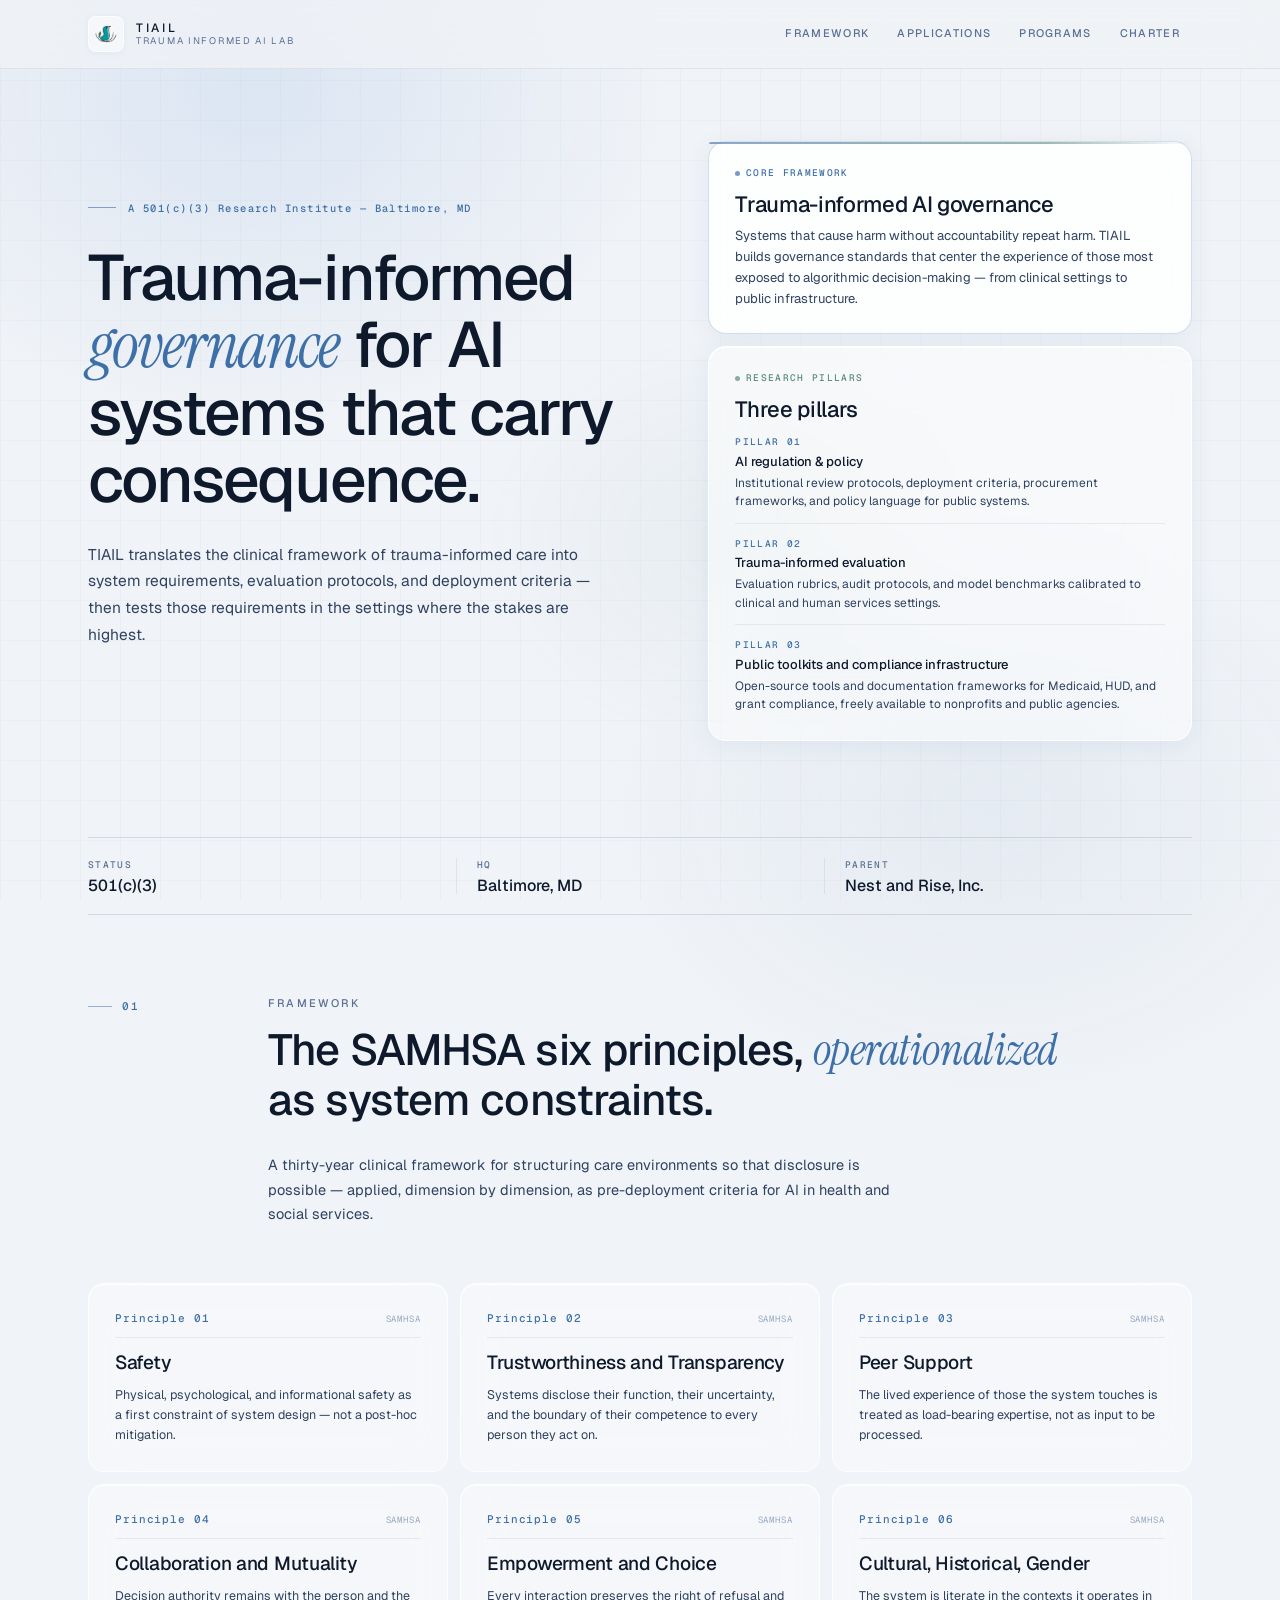
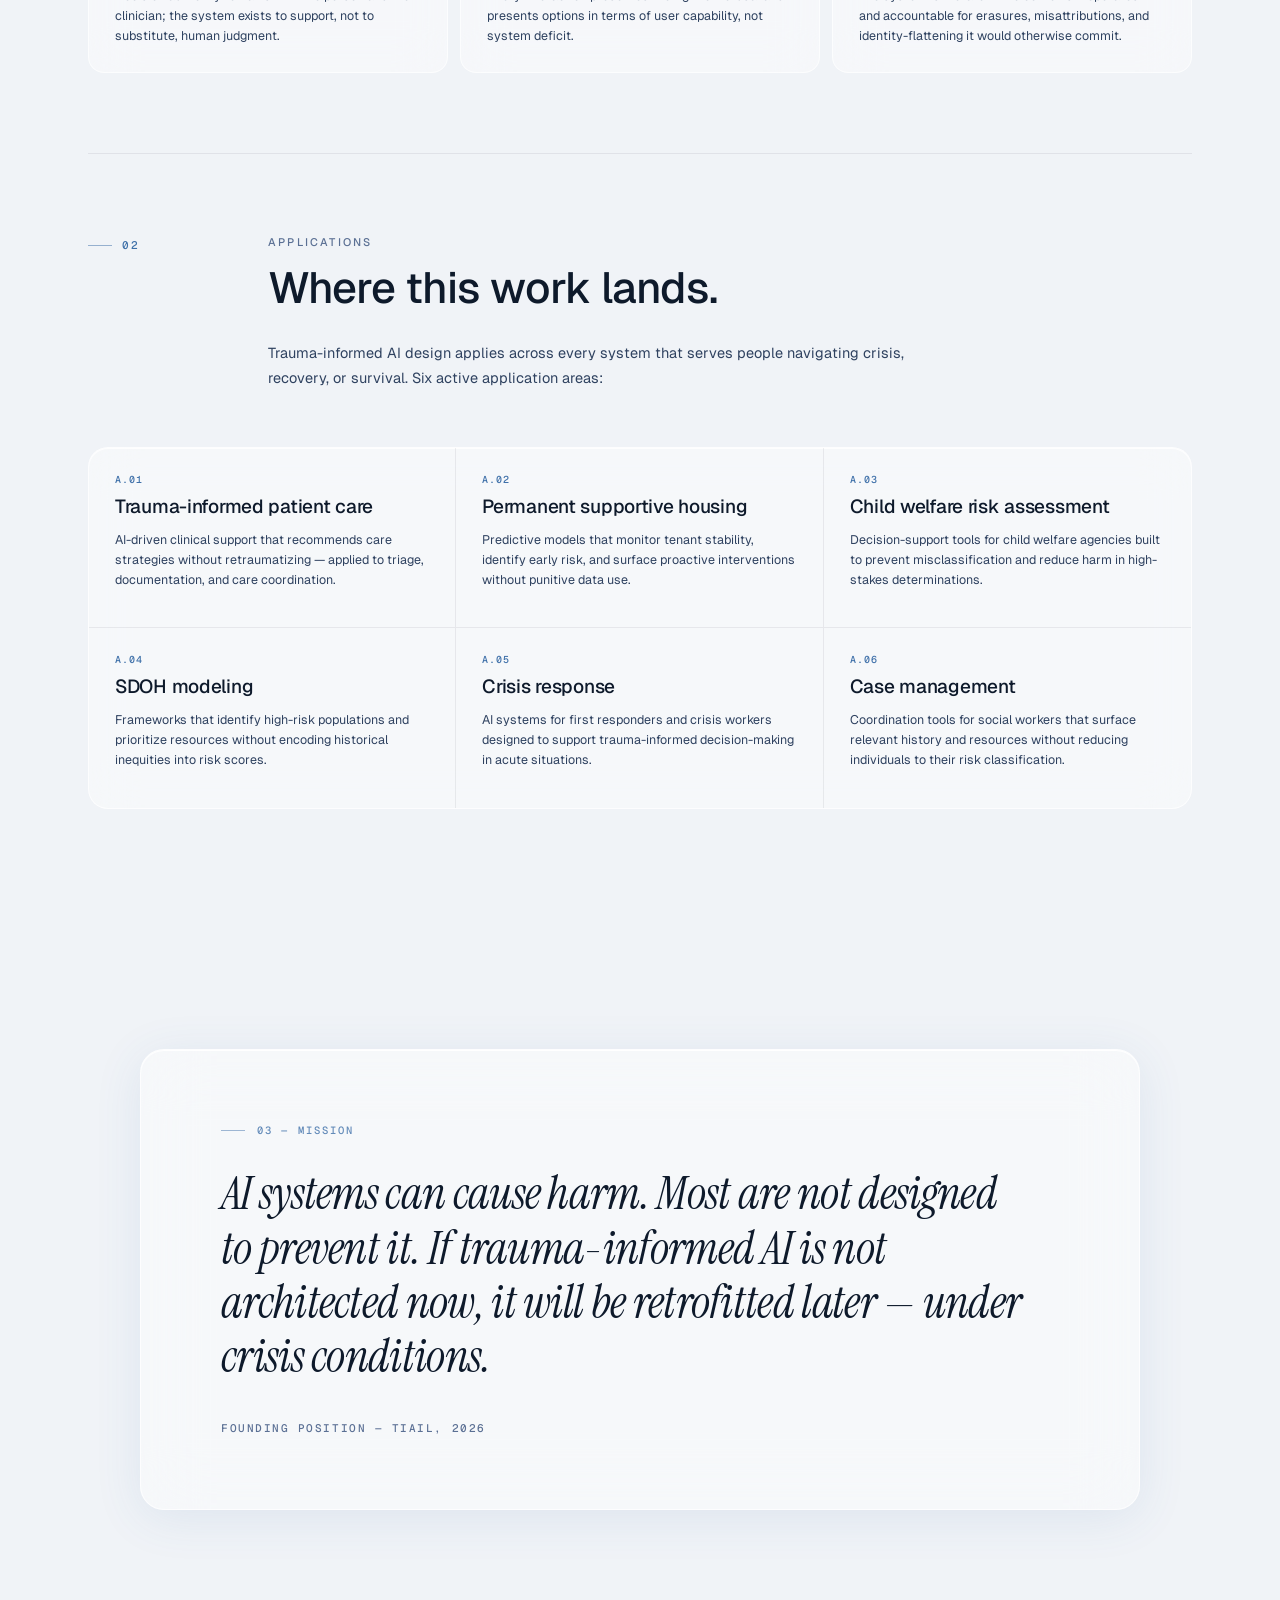
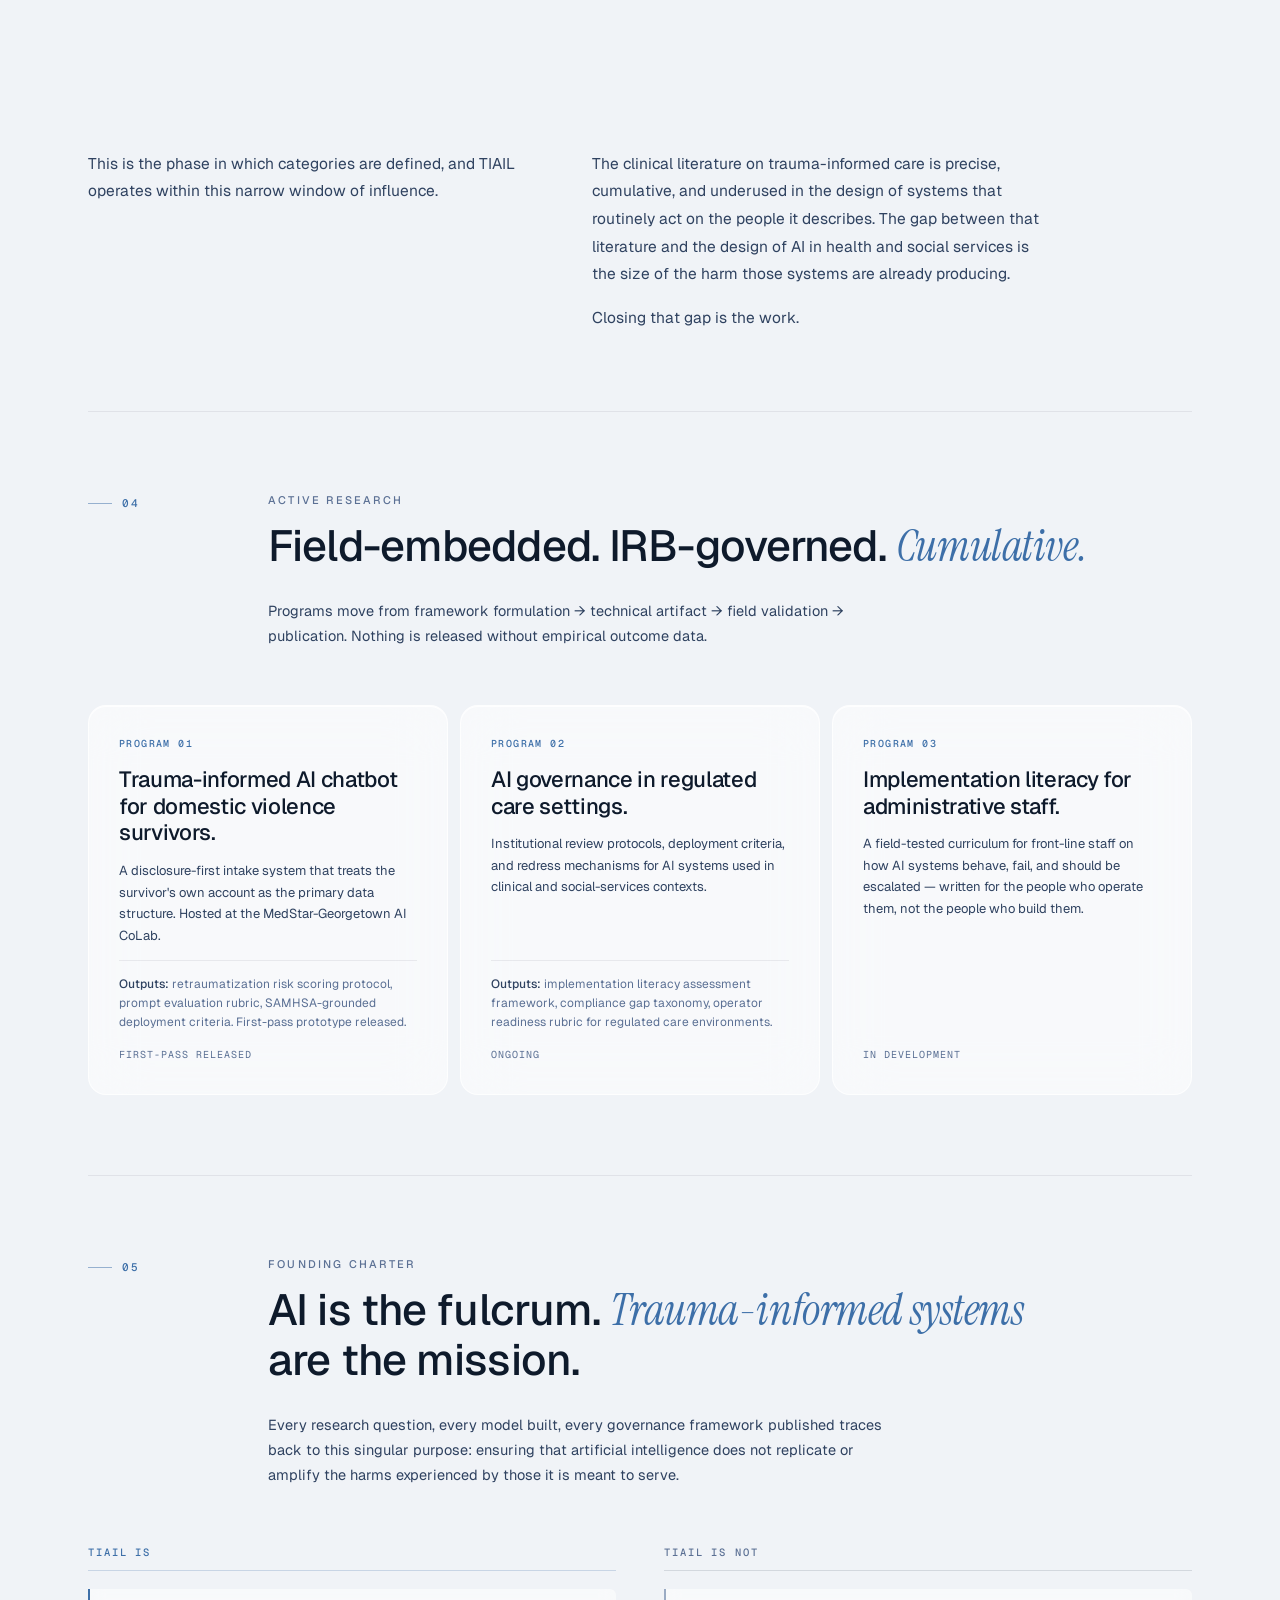
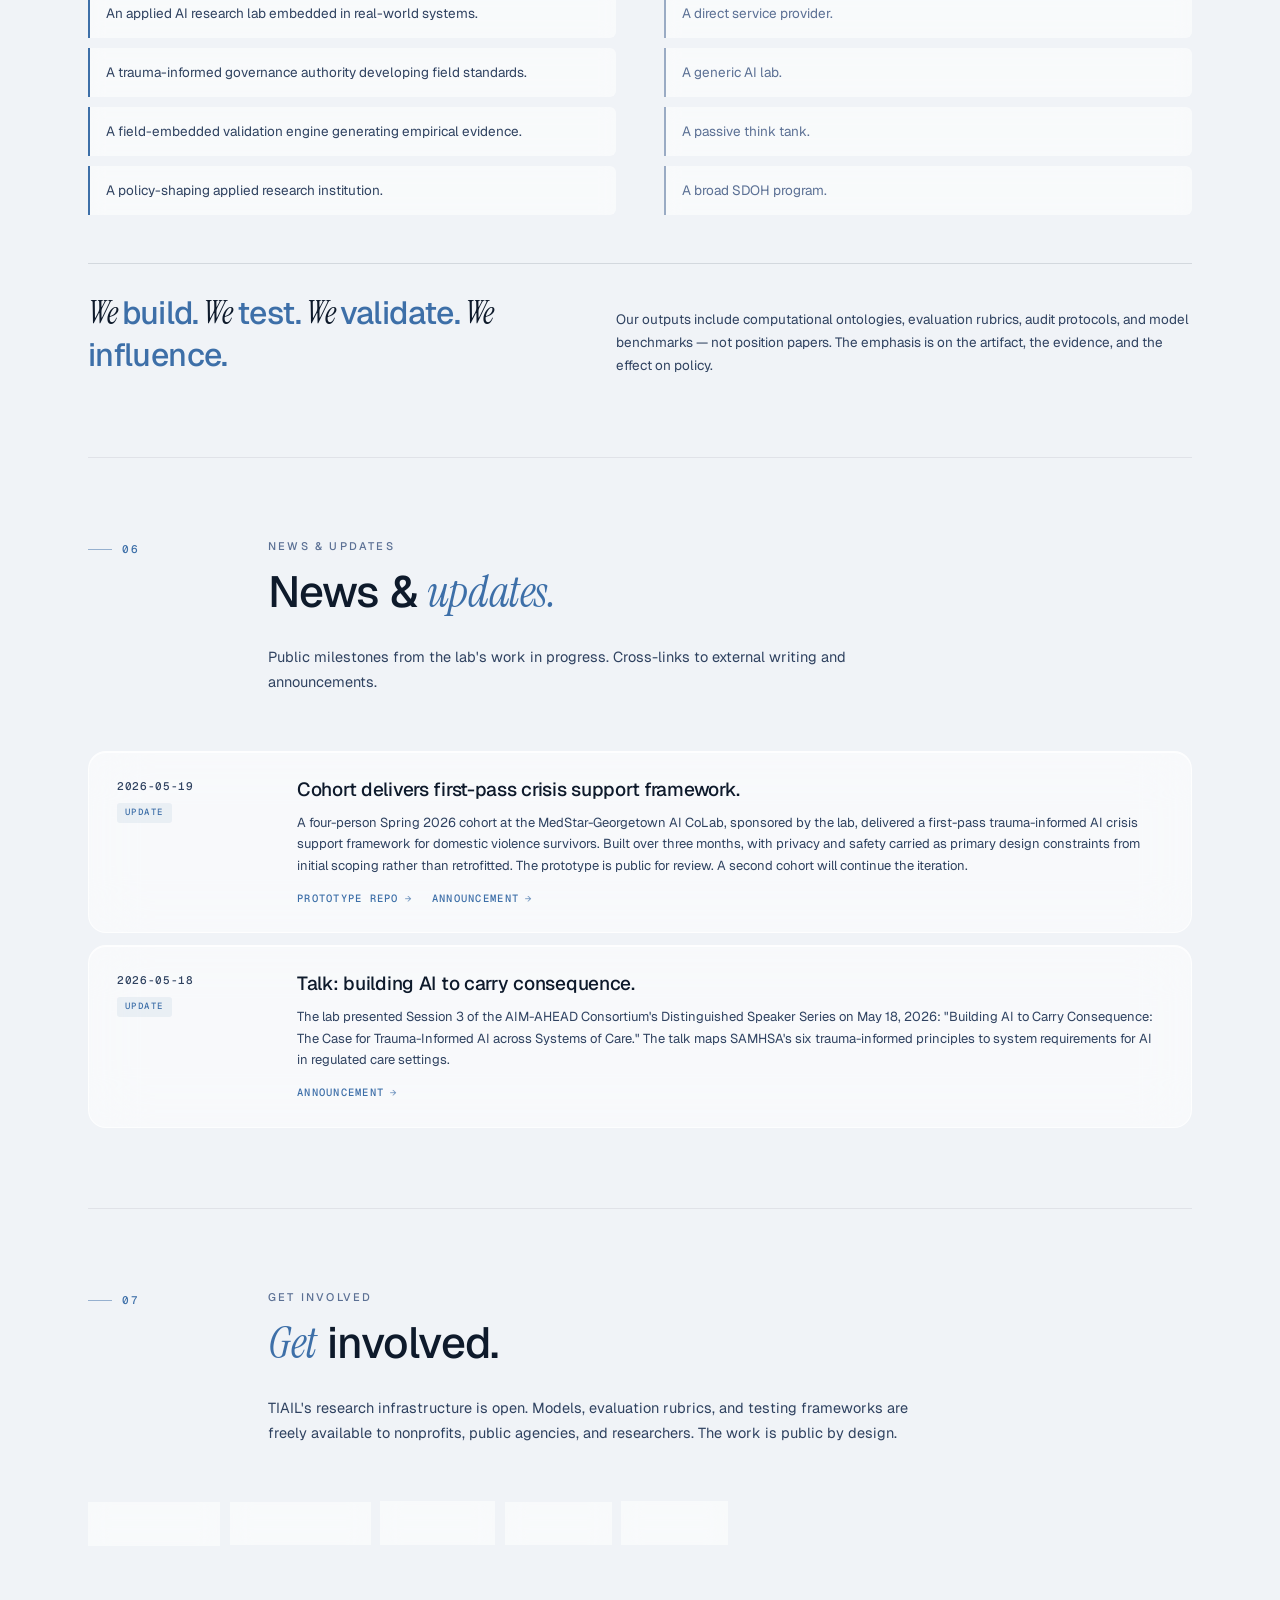
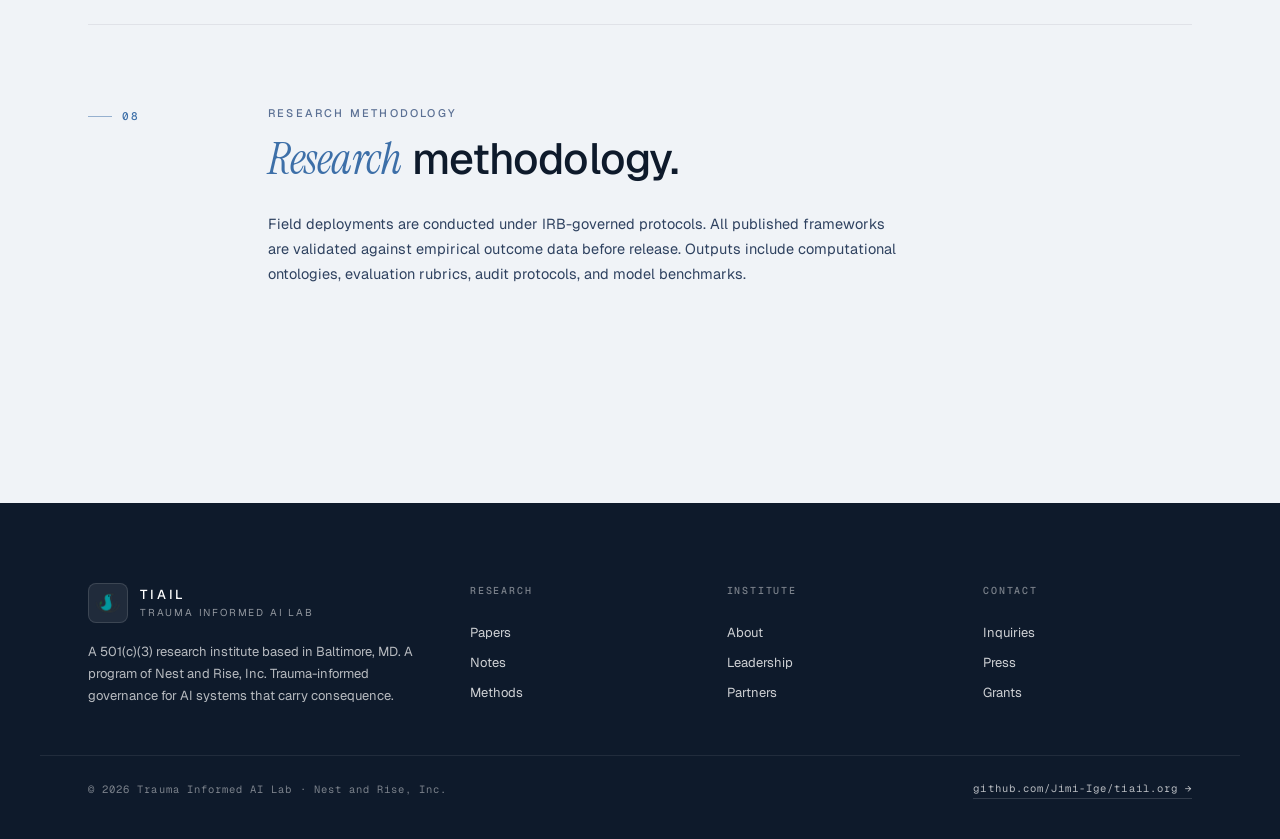
==== index.html @ 60098f2d "TIAIL rebrand + AI CoLab host attribution on Program 01 Canonical acronym is TIAIL (5 letters), not " ====
<!DOCTYPE html>
<html lang="en">
<head>
<meta charset="UTF-8" />
<meta name="viewport" content="width=device-width,initial-scale=1" />
<title>TIAIL — Trauma Informed AI Lab</title>
<link rel="preconnect" href="https://fonts.googleapis.com">
<link rel="preconnect" href="https://fonts.gstatic.com" crossorigin>
<link href="https://fonts.googleapis.com/css2?family=Instrument+Serif:ital@0;1&family=Geist:wght@300;400;500;600&family=Geist+Mono:wght@400;500&display=swap" rel="stylesheet">
<style>
/* ──────────────── TOKENS ──────────────── */
:root {
  /* Canvas */
  --canvas:       #f0f3f7;
  --canvas-mid:   #e8ecf2;
  --canvas-deep:  #dde3ec;

  /* Ink */
  --ink:          #0e1a2b;
  --ink-mid:      #2f4260;
  --ink-soft:     #5b7094;
  --ink-faint:    #9aabc4;

  /* Blue primary — institutional */
  --primary:      #3d6fa8;
  --primary-hi:   #4f83bc;
  --primary-lo:   #2d5687;
  --primary-soft: rgba(61, 111, 168, 0.08);
  --primary-mid:  rgba(61, 111, 168, 0.22);

  /* Supporting */
  --sage:         #5a8a7a;
  --steel:        #5b7fa6;

  /* Teal — reserved for Nest and Rise parent-mark reference */
  --teal:         #2AADA8;

  /* Hairlines + glass */
  --rule:         rgba(14, 26, 43, 0.12);
  --rule-soft:    rgba(14, 26, 43, 0.07);
  --glass:        rgba(255, 255, 255, 0.55);
  --glass-strong: rgba(255, 255, 255, 0.72);
  --glass-shadow: rgba(61, 111, 168, 0.08);

  /* Type */
  --f-display:    'Geist', system-ui, sans-serif;
  --f-body:       'Geist', system-ui, sans-serif;
  --f-mono:       'Geist Mono', ui-monospace, monospace;
  --f-italic:     'Instrument Serif', Georgia, serif;

  /* Density — controlled by Tweaks */
  --pad-section:  96px;
  --gap-card:     14px;
  --col-max:      1200px;
}

[data-density="comfortable"] { --pad-section: 120px; --gap-card: 18px; }
[data-density="dense"]       { --pad-section: 80px;  --gap-card: 12px; }
[data-density="compact"]     { --pad-section: 56px;  --gap-card: 10px; }

*, *::before, *::after { box-sizing: border-box; margin: 0; padding: 0; }

/* ──────────────── BASE ──────────────── */
html, body {
  background: var(--canvas);
  color: var(--ink);
  font-family: var(--f-body);
  font-weight: 400;
  font-size: 14px;
  line-height: 1.55;
  -webkit-font-smoothing: antialiased;
  text-rendering: optimizeLegibility;
}

body { overflow-x: hidden; }

img { max-width: 100%; display: block; }

/* ──────────────── ATMOSPHERE ──────────────── */
.bg { position: fixed; inset: 0; z-index: 0; pointer-events: none; }
.bg::before {
  content: '';
  position: absolute;
  top: -30%; left: -15%;
  width: 70%; height: 80%;
  background: radial-gradient(ellipse, rgba(180, 205, 235, 0.35) 0%, transparent 65%);
  animation: drift 22s ease-in-out infinite;
}
.bg::after {
  content: '';
  position: absolute;
  bottom: -25%; right: -10%;
  width: 65%; height: 70%;
  background: radial-gradient(ellipse, rgba(200, 215, 230, 0.28) 0%, transparent 65%);
  animation: drift 28s ease-in-out infinite reverse;
}
.bg-accent {
  position: fixed;
  top: 35%; right: 22%;
  width: 42%; height: 50%;
  background: radial-gradient(ellipse, rgba(90, 138, 122, 0.05) 0%, transparent 65%);
  z-index: 0; pointer-events: none;
  animation: drift 32s ease-in-out infinite;
  animation-delay: -8s;
}
.bg-grid {
  position: fixed; inset: 0; z-index: 1; pointer-events: none;
  background-image:
    linear-gradient(rgba(100,130,170,0.035) 1px, transparent 1px),
    linear-gradient(90deg, rgba(100,130,170,0.035) 1px, transparent 1px);
  background-size: 40px 40px;
}
@keyframes drift {
  0%, 100% { transform: translate(0, 0) scale(1); }
  40%      { transform: translate(10px, -14px) scale(1.03); }
  70%      { transform: translate(-8px, 10px) scale(0.98); }
}
@media (prefers-reduced-motion: reduce) {
  .bg::before, .bg::after, .bg-accent { animation: none; }
}

/* ──────────────── LAYOUT ──────────────── */
.wrap {
  position: relative;
  z-index: 2;
  max-width: var(--col-max);
  margin: 0 auto;
  padding: 0 48px;
}

/* ──────────────── HEADER ──────────────── */
.site-header {
  position: sticky;
  top: 0;
  z-index: 40;
  background: rgba(240, 243, 247, 0.78);
  backdrop-filter: blur(16px);
  -webkit-backdrop-filter: blur(16px);
  border-bottom: 1px solid var(--rule-soft);
}
.header-inner {
  display: flex;
  align-items: center;
  justify-content: space-between;
  padding: 16px 48px;
  max-width: var(--col-max);
  margin: 0 auto;
  gap: 24px;
}

.wordmark { display: flex; align-items: center; gap: 12px; flex-shrink: 0; }
.wordmark-tile {
  width: 36px; height: 36px;
  flex: 0 0 36px;
  border-radius: 8px;
  background: rgba(255,255,255,0.4);
  border: 1px solid rgba(255,255,255,0.6);
  box-shadow: 0 1px 6px var(--glass-shadow);
  display: flex; align-items: center; justify-content: center;
  overflow: hidden;
  backdrop-filter: blur(12px);
}
.wordmark-tile img { width: 26px; height: 26px; flex-shrink: 0; }
.wordmark-text { display: flex; flex-direction: column; gap: 2px; line-height: 1; }
.wordmark-main {
  font-family: var(--f-body);
  font-weight: 500;
  font-size: 12px;
  letter-spacing: 0.22em;
  text-transform: uppercase;
  color: var(--ink);
}
.wordmark-sub {
  font-size: 9.5px;
  letter-spacing: 0.18em;
  text-transform: uppercase;
  color: var(--ink-soft);
}

.nav { display: flex; gap: 4px; }
.nav a {
  font-size: 11px;
  font-weight: 500;
  letter-spacing: 0.12em;
  text-transform: uppercase;
  color: var(--ink-soft);
  text-decoration: none;
  padding: 7px 12px;
  border-radius: 6px;
  transition: color 0.15s, background 0.15s;
}
.nav a:hover { color: var(--primary); background: var(--primary-soft); }
.nav a.active { color: var(--primary); background: var(--primary-soft); }

.header-meta {
  display: flex;
  align-items: center;
  gap: 10px;
  font-family: var(--f-mono);
  font-size: 10.5px;
  letter-spacing: 0.04em;
  color: var(--ink-soft);
}
.header-meta .dot {
  width: 6px; height: 6px; border-radius: 50%;
  background: var(--sage);
  animation: pulse 2.4s ease-in-out infinite;
}
@keyframes pulse {
  0%, 100% { opacity: 0.5; transform: scale(1); }
  50%      { opacity: 1;   transform: scale(1.3); }
}

/* ──────────────── SIDEBAR INDEX ──────────────── */
.side-index {
  position: fixed;
  top: 50%;
  transform: translateY(-50%);
  left: 24px;
  z-index: 20;
  display: flex;
  flex-direction: column;
  gap: 14px;
  font-family: var(--f-mono);
  font-size: 9.5px;
  letter-spacing: 0.08em;
}
.side-index a {
  color: var(--ink-faint);
  text-decoration: none;
  display: flex;
  align-items: center;
  gap: 10px;
  padding: 4px 2px;
  transition: color 0.2s;
}
.side-index a::before {
  content: '';
  width: 12px; height: 1px;
  background: currentColor;
  opacity: 0.6;
  transition: width 0.25s, opacity 0.25s;
}
.side-index a:hover,
.side-index a.active {
  color: var(--primary);
}
.side-index a.active::before { width: 24px; opacity: 1; }
.side-index a .n { font-weight: 500; }
.side-index a .t { font-size: 9px; text-transform: uppercase; opacity: 0.8; }
@media (max-width: 1180px) { .side-index { display: none; } }

/* ──────────────── SECTION SCAFFOLD ──────────────── */
.section {
  padding: var(--pad-section) 0;
  position: relative;
}
.section + .section { border-top: 1px solid var(--rule-soft); }

.sec-head {
  display: grid;
  grid-template-columns: 140px 1fr;
  gap: 40px;
  align-items: baseline;
  margin-bottom: 56px;
}
.sec-n {
  font-family: var(--f-mono);
  font-size: 11px;
  font-weight: 500;
  letter-spacing: 0.14em;
  color: var(--primary);
  display: flex;
  align-items: center;
  gap: 10px;
  text-transform: uppercase;
}
.sec-n::before {
  content: '';
  width: 24px; height: 1px;
  background: var(--primary);
  opacity: 0.5;
}
.sec-label {
  font-family: var(--f-body);
  font-size: 11px;
  font-weight: 500;
  letter-spacing: 0.2em;
  text-transform: uppercase;
  color: var(--ink-soft);
  margin-bottom: 12px;
}
.sec-title {
  font-family: var(--f-display);
  font-weight: 500;
  font-size: clamp(32px, 3.4vw, 44px);
  line-height: 1.15;
  letter-spacing: -0.02em;
  color: var(--ink);
  max-width: 820px;
  text-wrap: pretty;
}
.sec-title em { font-family: var(--f-italic); font-style: italic; color: var(--primary); font-weight: 400; letter-spacing: -0.01em; }
.sec-intro {
  font-size: 14.5px;
  line-height: 1.72;
  color: var(--ink-mid);
  max-width: 640px;
  margin-top: 28px;
}

/* ──────────────── HERO ──────────────── */
.hero {
  padding: 72px 0 56px;
  display: grid;
  grid-template-columns: 1.15fr 1fr;
  gap: 64px;
  align-items: center;
}
.hero-eyebrow {
  font-family: var(--f-mono);
  font-size: 10.5px;
  font-weight: 500;
  letter-spacing: 0.14em;
  color: var(--primary);
  display: flex;
  align-items: center;
  gap: 12px;
  margin-bottom: 28px;
}
.hero-eyebrow::before {
  content: '';
  width: 28px; height: 1px;
  background: var(--primary);
  opacity: 0.6;
}
.hero-title {
  font-family: var(--f-display);
  font-weight: 500;
  font-size: clamp(44px, 5vw, 68px);
  line-height: 1.05;
  letter-spacing: -0.03em;
  color: var(--ink);
  margin-bottom: 28px;
  text-wrap: pretty;
}
.hero-title em { font-family: var(--f-italic); font-style: italic; color: var(--primary); font-weight: 400; letter-spacing: -0.02em; }
.hero-body {
  font-size: 15.5px;
  line-height: 1.72;
  color: var(--ink-mid);
  max-width: 520px;
  margin-bottom: 34px;
}
.hero-credibility {
  font-family: var(--f-body);
  font-size: 12.5px;
  font-weight: 500;
  letter-spacing: 0.04em;
  color: var(--ink-mid);
  padding-top: 18px;
  border-top: 1px solid var(--rule-soft);
  display: flex;
  align-items: center;
  gap: 14px;
}
.hero-credibility .tag {
  font-family: var(--f-mono);
  font-size: 9.5px;
  font-weight: 500;
  letter-spacing: 0.14em;
  text-transform: uppercase;
  color: var(--primary);
  padding: 3px 8px;
  background: var(--primary-soft);
  border-radius: 3px;
}

/* Hero right — glass card stack */
.hero-stack { display: flex; flex-direction: column; gap: 12px; }
.card {
  background: rgba(255,255,255,0.48);
  border: 1px solid rgba(255,255,255,0.75);
  border-radius: 18px;
  padding: 24px 26px;
  backdrop-filter: blur(28px) saturate(1.1);
  -webkit-backdrop-filter: blur(28px) saturate(1.1);
  box-shadow: 0 4px 24px var(--glass-shadow), inset 0 1px 0 rgba(255,255,255,0.9);
  position: relative;
}
.card.featured {
  background: rgba(255,255,255,0.85);
  border-color: var(--primary-mid);
}
.card.featured::before {
  content: '';
  position: absolute;
  top: 0; left: 0; right: 0;
  height: 2px;
  background: linear-gradient(90deg, var(--primary) 0%, var(--sage) 70%, transparent 100%);
  border-radius: 12px 12px 0 0;
  opacity: 0.6;
}
.card-tag {
  font-family: var(--f-mono);
  font-size: 9.5px;
  font-weight: 500;
  letter-spacing: 0.14em;
  text-transform: uppercase;
  color: var(--primary);
  margin-bottom: 10px;
  display: flex;
  align-items: center;
  gap: 6px;
}
.card-tag.sage { color: var(--sage); }
.card-tag .dot {
  width: 5px; height: 5px; border-radius: 50%;
  background: currentColor; opacity: 0.7;
}
.card-title {
  font-family: var(--f-display);
  font-weight: 500;
  font-size: 22px;
  line-height: 1.2;
  color: var(--ink);
  margin-bottom: 8px;
  letter-spacing: -0.015em;
}
.card-body {
  font-size: 13px;
  line-height: 1.62;
  color: var(--ink-mid);
}

/* ──────────────── MASTHEAD DATA STRIP ──────────────── */
.masthead {
  display: grid;
  grid-template-columns: repeat(3, 1fr);
  border-top: 1px solid var(--rule);
  border-bottom: 1px solid var(--rule);
  padding: 20px 0;
  margin: 40px 0 0;
}
.masthead > div + div { border-left: 1px solid var(--rule-soft); padding-left: 20px; }
.masthead > div { padding: 0 20px; }
.masthead > div:first-child { padding-left: 0; }
.mh-label {
  font-family: var(--f-mono);
  font-size: 9.5px;
  font-weight: 500;
  letter-spacing: 0.14em;
  text-transform: uppercase;
  color: var(--ink-soft);
  margin-bottom: 6px;
}
.mh-value {
  font-family: var(--f-display);
  font-weight: 400;
  font-size: 22px;
  line-height: 1;
  color: var(--ink);
  letter-spacing: -0.01em;
  font-variant-numeric: tabular-nums;
}
.mh-value.small { font-size: 16px; font-family: var(--f-body); font-weight: 500; letter-spacing: 0; }

/* ──────────────── PRINCIPLES ──────────────── */
.principles {
  display: grid;
  grid-template-columns: repeat(3, 1fr);
  gap: var(--gap-card);
}
.principle {
  padding: 26px;
  background: rgba(255,255,255,0.38);
  border: 1px solid rgba(255,255,255,0.65);
  border-radius: 16px;
  display: flex;
  flex-direction: column;
  gap: 10px;
  backdrop-filter: blur(24px) saturate(1.1);
  -webkit-backdrop-filter: blur(24px) saturate(1.1);
  box-shadow: inset 0 1px 0 rgba(255,255,255,0.8);
}
.principle-head {
  display: flex;
  align-items: baseline;
  justify-content: space-between;
  border-bottom: 1px solid var(--rule-soft);
  padding-bottom: 10px;
  margin-bottom: 4px;
}
.principle-n {
  font-family: var(--f-mono);
  font-size: 11px;
  font-weight: 500;
  letter-spacing: 0.08em;
  color: var(--primary);
}
.principle-tag {
  font-family: var(--f-mono);
  font-size: 9px;
  letter-spacing: 0.1em;
  color: var(--ink-faint);
  text-transform: uppercase;
}
.principle-t {
  font-family: var(--f-display);
  font-weight: 500;
  font-size: 19px;
  line-height: 1.2;
  color: var(--ink);
  letter-spacing: -0.015em;
}
.principle-d {
  font-size: 12.5px;
  line-height: 1.6;
  color: var(--ink-mid);
}

/* ──────────────── APPLICATIONS GRID ──────────────── */
.apps {
  display: grid;
  grid-template-columns: repeat(3, 1fr);
  gap: 0;
  border: 1px solid rgba(255,255,255,0.7);
  border-radius: 20px;
  overflow: hidden;
  background: rgba(255,255,255,0.4);
  backdrop-filter: blur(24px) saturate(1.1);
  -webkit-backdrop-filter: blur(24px) saturate(1.1);
  box-shadow: inset 0 1px 0 rgba(255,255,255,0.8);
}
.app {
  padding: 24px 26px;
  border-right: 1px solid var(--rule-soft);
  border-bottom: 1px solid var(--rule-soft);
  display: flex;
  flex-direction: column;
  gap: 8px;
  min-height: 180px;
  transition: background 0.2s;
}
.app:hover { background: rgba(255,255,255,0.4); }
.app:nth-child(3n) { border-right: none; }
.app:nth-last-child(-n+3) { border-bottom: none; }
.app-n {
  font-family: var(--f-mono);
  font-size: 10px;
  font-weight: 500;
  letter-spacing: 0.1em;
  color: var(--primary);
}
.app-t {
  font-family: var(--f-display);
  font-weight: 500;
  font-size: 19px;
  line-height: 1.2;
  color: var(--ink);
  letter-spacing: -0.015em;
  margin-bottom: 4px;
}
.app-d {
  font-size: 12.5px;
  line-height: 1.6;
  color: var(--ink-mid);
}

/* ──────────────── PULL-QUOTE BAND ──────────────── */
.pullquote {
  padding: 120px 0;
  margin: 40px 0;
  position: relative;
}
.pullquote-inner {
  position: relative;
  max-width: 1000px;
  margin: 0 auto;
  padding: 72px 80px;
  background: rgba(255, 255, 255, 0.42);
  border: 1px solid rgba(255, 255, 255, 0.7);
  border-radius: 24px;
  backdrop-filter: blur(32px) saturate(1.1);
  -webkit-backdrop-filter: blur(32px) saturate(1.1);
  box-shadow: 0 8px 48px rgba(61,111,168,0.10), inset 0 1px 0 rgba(255,255,255,0.9);
}
.pullquote-label {
  font-family: var(--f-mono);
  font-size: 10.5px;
  font-weight: 500;
  letter-spacing: 0.2em;
  text-transform: uppercase;
  color: var(--primary);
  margin-bottom: 28px;
  display: flex;
  align-items: center;
  gap: 12px;
  opacity: 0.8;
}
.pullquote-label::before {
  content: '';
  width: 24px; height: 1px;
  background: var(--primary);
  opacity: 0.6;
}
.pullquote-text {
  font-family: var(--f-italic);
  font-weight: 400;
  font-style: italic;
  font-size: clamp(32px, 3.6vw, 48px);
  line-height: 1.18;
  letter-spacing: -0.015em;
  color: var(--ink);
  text-wrap: pretty;
}
.pullquote-text strong { font-family: var(--f-display); font-style: normal; font-weight: 500; color: var(--primary); letter-spacing: -0.02em; }
.pullquote-attr {
  margin-top: 36px;
  font-family: var(--f-mono);
  font-size: 11px;
  font-weight: 500;
  letter-spacing: 0.14em;
  color: var(--ink-soft);
  text-transform: uppercase;
}

/* ──────────────── MISSION ──────────────── */
.mission-body {
  font-size: 15.5px;
  line-height: 1.78;
  color: var(--ink-mid);
  column-count: 2;
  column-gap: 48px;
  max-width: 960px;
}
.mission-body p { break-inside: avoid; margin-bottom: 16px; }
.mission-body p:last-child { margin-bottom: 0; }

/* ──────────────── PROGRAMS ──────────────── */
.programs {
  display: grid;
  grid-template-columns: repeat(3, 1fr);
  gap: var(--gap-card);
}
.program {
  padding: 30px 30px 32px;
  background: rgba(255,255,255,0.5);
  border: 1px solid rgba(255,255,255,0.75);
  border-radius: 18px;
  backdrop-filter: blur(28px) saturate(1.1);
  -webkit-backdrop-filter: blur(28px) saturate(1.1);
  box-shadow: inset 0 1px 0 rgba(255,255,255,0.85);
  display: flex;
  flex-direction: column;
  gap: 14px;
  min-height: 360px;
  position: relative;
}
.program-label {
  font-family: var(--f-mono);
  font-size: 10px;
  font-weight: 500;
  letter-spacing: 0.14em;
  color: var(--primary);
  text-transform: uppercase;
}
.program-title {
  font-family: var(--f-display);
  font-weight: 500;
  font-size: 22px;
  line-height: 1.22;
  color: var(--ink);
  letter-spacing: -0.015em;
}
.program-body {
  font-size: 13px;
  line-height: 1.65;
  color: var(--ink-mid);
}
.program-artifacts {
  font-size: 12px;
  line-height: 1.6;
  color: var(--ink-soft);
  padding-top: 14px;
  border-top: 1px solid var(--rule-soft);
  margin-top: auto;
}
.program-artifacts b { color: var(--ink-mid); font-weight: 500; }
.program-partner {
  font-family: var(--f-mono);
  font-size: 10px;
  letter-spacing: 0.1em;
  text-transform: uppercase;
  color: var(--ink-soft);
}

/* ──────────────── CHARTER ──────────────── */
.charter-grid {
  display: grid;
  grid-template-columns: 1fr 1fr;
  gap: 48px;
}
.charter-col-head {
  font-family: var(--f-mono);
  font-size: 10.5px;
  font-weight: 500;
  letter-spacing: 0.18em;
  text-transform: uppercase;
  color: var(--primary);
  margin-bottom: 18px;
  padding-bottom: 10px;
  border-bottom: 1px solid var(--primary-mid);
}
.charter-col-head.not { color: var(--ink-soft); border-bottom-color: var(--rule); }
.charter-list { display: flex; flex-direction: column; gap: 10px; }
.charter-item {
  padding: 14px 16px;
  font-size: 13.5px;
  line-height: 1.55;
  color: var(--ink-mid);
  background: var(--glass);
  border-left: 2px solid var(--primary);
  border-radius: 0 6px 6px 0;
  backdrop-filter: blur(8px);
}
.charter-list.not .charter-item { border-left-color: var(--ink-faint); color: var(--ink-soft); }

.charter-close {
  margin-top: 48px;
  padding-top: 28px;
  border-top: 1px solid var(--rule);
  display: grid;
  grid-template-columns: 1fr 1.2fr;
  gap: 48px;
  align-items: baseline;
}
.charter-close-verbs {
  font-family: var(--f-italic);
  font-style: italic;
  font-weight: 400;
  font-size: 32px;
  line-height: 1.3;
  color: var(--ink);
  letter-spacing: -0.015em;
}
.charter-close-verbs span { font-family: var(--f-display); color: var(--primary); font-style: normal; font-weight: 500; letter-spacing: -0.02em; }
.charter-close-body {
  font-size: 13.5px;
  line-height: 1.7;
  color: var(--ink-mid);
}

/* ──────────────── PARTNERS ──────────────── */
.partners {
  display: grid;
  grid-template-columns: repeat(4, 1fr);
  border: 1px solid rgba(255,255,255,0.7);
  border-radius: 20px;
  overflow: hidden;
  background: rgba(255,255,255,0.4);
  backdrop-filter: blur(24px) saturate(1.1);
  -webkit-backdrop-filter: blur(24px) saturate(1.1);
  box-shadow: inset 0 1px 0 rgba(255,255,255,0.8);
}
.partner {
  padding: 22px 24px;
  border-right: 1px solid var(--rule-soft);
  display: flex;
  flex-direction: column;
  gap: 10px;
  min-height: 130px;
}
.partner:last-child { border-right: none; }
.partner-name {
  font-family: var(--f-display);
  font-weight: 500;
  font-size: 18px;
  line-height: 1.22;
  color: var(--ink);
  letter-spacing: -0.015em;
}
.partner-kind {
  font-family: var(--f-mono);
  font-size: 9.5px;
  letter-spacing: 0.12em;
  text-transform: uppercase;
  color: var(--ink-soft);
  margin-top: auto;
}

/* ──────────────── IDENTITY ──────────────── */
.identity-grid {
  display: grid;
  grid-template-columns: 1.4fr 1fr;
  gap: 40px;
  margin-top: 24px;
}
.parent-card {
  padding: 36px;
  background: var(--glass-strong);
  border: 1px solid rgba(255,255,255,0.85);
  border-radius: 12px;
  backdrop-filter: blur(20px);
  display: grid;
  grid-template-columns: auto 1fr;
  gap: 32px;
  align-items: center;
}
.parent-mark-tile {
  width: 140px; height: 140px;
  border-radius: 14px;
  background: rgba(255,255,255,0.28);
  border: 1px solid rgba(255,255,255,0.55);
  box-shadow: inset 0 1px 0 rgba(255,255,255,0.6);
  display: flex; align-items: center; justify-content: center;
  backdrop-filter: blur(16px);
}
.parent-mark-tile img { width: 100px; height: 100px; }
.parent-heading {
  font-family: var(--f-display);
  font-weight: 500;
  font-size: 26px;
  line-height: 1.2;
  color: var(--ink);
  margin-bottom: 12px;
  letter-spacing: -0.02em;
}
.parent-heading em { font-family: var(--f-italic); font-style: italic; color: var(--primary); font-weight: 400; letter-spacing: -0.01em; }
.parent-body {
  font-size: 13.5px;
  line-height: 1.65;
  color: var(--ink-mid);
  margin-bottom: 14px;
}
.parent-tag {
  display: inline-flex;
  align-items: center;
  gap: 8px;
  font-family: var(--f-mono);
  font-size: 10px;
  letter-spacing: 0.12em;
  text-transform: uppercase;
  color: var(--ink-soft);
  padding: 5px 10px;
  border: 1px solid var(--rule);
  border-radius: 100px;
  background: rgba(255,255,255,0.4);
}
.parent-tag .sw { width: 10px; height: 10px; border-radius: 50%; background: var(--teal); }

.swatch-col { display: flex; flex-direction: column; gap: 10px; }
.swatch-row {
  display: grid;
  grid-template-columns: 72px 1fr auto;
  gap: 16px;
  align-items: center;
  padding: 14px 16px;
  background: var(--glass);
  border: 1px solid var(--rule-soft);
  border-radius: 8px;
  backdrop-filter: blur(8px);
}
.swatch-chip { height: 44px; border-radius: 6px; border: 1px solid var(--rule-soft); }
.swatch-name {
  font-family: var(--f-body);
  font-weight: 500;
  font-size: 12.5px;
  color: var(--ink);
  margin-bottom: 2px;
}
.swatch-role {
  font-family: var(--f-mono);
  font-size: 10px;
  letter-spacing: 0.1em;
  text-transform: uppercase;
  color: var(--ink-soft);
}
.swatch-hex {
  font-family: var(--f-mono);
  font-size: 11px;
  color: var(--ink-mid);
  letter-spacing: 0.04em;
  font-variant-numeric: tabular-nums;
}

.type-specimen {
  margin-top: 32px;
  padding: 32px 36px;
  background: var(--glass-strong);
  border: 1px solid rgba(255,255,255,0.85);
  border-radius: 12px;
  backdrop-filter: blur(20px);
}
.type-row {
  display: grid;
  grid-template-columns: 160px 1fr;
  gap: 32px;
  padding: 18px 0;
  border-top: 1px solid var(--rule-soft);
  align-items: baseline;
}
.type-row:first-child { border-top: none; padding-top: 0; }
.type-meta {
  font-family: var(--f-mono);
  font-size: 10px;
  letter-spacing: 0.1em;
  text-transform: uppercase;
  color: var(--ink-soft);
  line-height: 1.6;
}
.type-sample {
  font-family: var(--f-display);
  color: var(--ink);
  line-height: 1.1;
  letter-spacing: -0.02em;
  font-weight: 500;
}

/* ──────────────── FOOTER ──────────────── */
.footer {
  background: var(--ink);
  color: #dfe7f2;
  padding: 80px 0 40px;
  margin-top: 80px;
  position: relative;
  z-index: 5;
}
.footer-grid {
  display: grid;
  grid-template-columns: 1.6fr 1fr 1fr 1fr;
  gap: 48px;
  max-width: var(--col-max);
  margin: 0 auto;
  padding: 0 48px 48px;
  border-bottom: 1px solid rgba(255,255,255,0.08);
}
.footer-brand { display: flex; flex-direction: column; gap: 18px; max-width: 340px; }
.footer-tile {
  width: 40px; height: 40px;
  border-radius: 8px;
  background: rgba(255,255,255,0.08);
  border: 1px solid rgba(255,255,255,0.12);
  display: flex; align-items: center; justify-content: center;
  overflow: hidden;
}
.footer-tile img { width: 30px; height: 30px; }
.footer-wm-main {
  font-family: var(--f-body);
  font-weight: 500;
  font-size: 13px;
  letter-spacing: 0.22em;
  text-transform: uppercase;
  color: #fff;
}
.footer-wm-sub {
  font-size: 10px;
  letter-spacing: 0.18em;
  text-transform: uppercase;
  color: rgba(255,255,255,0.55);
}
.footer-desc { font-size: 13px; line-height: 1.7; color: rgba(255,255,255,0.7); }
.footer-col-head {
  font-family: var(--f-mono);
  font-size: 10px;
  font-weight: 500;
  letter-spacing: 0.18em;
  text-transform: uppercase;
  color: rgba(255,255,255,0.45);
  margin-bottom: 14px;
}
.footer-col { display: flex; flex-direction: column; gap: 10px; }
.footer-col a, .footer-col span {
  font-size: 13px;
  color: rgba(255,255,255,0.8);
  text-decoration: none;
  transition: color 0.2s;
}
.footer-col a:hover { color: #fff; }
.footer-bottom {
  max-width: var(--col-max);
  margin: 0 auto;
  padding: 24px 48px 0;
  display: flex;
  justify-content: space-between;
  align-items: center;
  font-family: var(--f-mono);
  font-size: 10.5px;
  letter-spacing: 0.1em;
  color: rgba(255,255,255,0.45);
}
.footer-bottom a {
  color: rgba(255,255,255,0.7);
  text-decoration: none;
  border-bottom: 1px solid rgba(255,255,255,0.15);
  padding-bottom: 1px;
}
.footer-bottom a:hover { color: #fff; }

/* ──────────────── TWEAKS PANEL ──────────────── */
.tweaks {
  position: fixed;
  bottom: 24px; right: 24px;
  z-index: 60;
  padding: 18px 20px;
  min-width: 240px;
  display: none;
  flex-direction: column;
  gap: 14px;
  background: rgba(255,255,255,0.88);
  border: 1px solid rgba(255,255,255,0.95);
  border-radius: 12px;
  backdrop-filter: blur(20px);
  box-shadow: 0 6px 24px rgba(61,111,168,0.15);
}
.tweaks.visible { display: flex; }
.tweaks-title {
  font-family: var(--f-mono);
  font-size: 10.5px;
  font-weight: 500;
  letter-spacing: 0.18em;
  text-transform: uppercase;
  color: var(--primary);
  margin-bottom: 4px;
}
.tweak-row { display: flex; flex-direction: column; gap: 6px; }
.tweak-label {
  font-family: var(--f-mono);
  font-size: 9.5px;
  letter-spacing: 0.12em;
  text-transform: uppercase;
  color: var(--ink-soft);
}
.tweak-options { display: flex; gap: 6px; flex-wrap: wrap; }
.tweak-opt {
  font-family: var(--f-mono);
  font-size: 10px;
  padding: 4px 10px;
  border-radius: 100px;
  border: 1px solid var(--rule);
  background: transparent;
  cursor: pointer;
  letter-spacing: 0.06em;
  text-transform: uppercase;
  color: var(--ink-soft);
}
.tweak-opt.active {
  background: var(--primary);
  color: #fff;
  border-color: var(--primary);
}

/* ──────────────── HERO PILLARS (inside card) ──────────────── */
.pillar-list { display: flex; flex-direction: column; }
.pillar-item {
  padding: 12px 0;
  border-top: 1px solid var(--rule-soft);
}
.pillar-item:first-child { border-top: none; padding-top: 4px; }
.pillar-item:last-child  { padding-bottom: 2px; }
.pillar-n {
  font-family: var(--f-mono);
  font-size: 9.5px;
  font-weight: 500;
  letter-spacing: 0.14em;
  text-transform: uppercase;
  color: var(--primary);
  margin-bottom: 4px;
}
.pillar-t {
  font-family: var(--f-body);
  font-weight: 500;
  font-size: 13px;
  line-height: 1.3;
  color: var(--ink);
  letter-spacing: -0.005em;
  margin-bottom: 3px;
}
.pillar-d {
  font-size: 12px;
  line-height: 1.55;
  color: var(--ink-mid);
}

/* ──────────────── CTA ROW ──────────────── */
.cta-row {
  display: flex;
  flex-wrap: wrap;
  gap: 10px;
}
.cta-btn {
  display: inline-flex;
  align-items: center;
  gap: 10px;
  font-family: var(--f-mono);
  font-size: 11px;
  font-weight: 500;
  letter-spacing: 0.14em;
  text-transform: uppercase;
  color: var(--ink-mid);
  text-decoration: none;
  padding: 11px 18px;
  background: var(--glass);
  border: 1px solid var(--rule);
  border-radius: 100px;
  backdrop-filter: blur(10px) saturate(1.05);
  -webkit-backdrop-filter: blur(10px) saturate(1.05);
  transition: color 0.18s, border-color 0.18s, background 0.18s;
}
.cta-btn::after {
  content: '→';
  font-size: 12px;
  letter-spacing: 0;
  opacity: 0.5;
  transition: opacity 0.18s, transform 0.18s;
}
.cta-btn:hover {
  color: var(--primary);
  border-color: var(--primary-mid);
  background: var(--primary-soft);
}
.cta-btn:hover::after { opacity: 1; transform: translateX(2px); }
.cta-btn.disabled {
  opacity: 0.42;
  pointer-events: none;
  border-style: dashed;
}
.cta-btn.disabled::after { content: 'TBD'; opacity: 0.8; letter-spacing: 0.14em; }

/* ──────────────── NEWS & UPDATES ──────────────── */
.news-list { display: flex; flex-direction: column; gap: var(--gap-card); }
.news-item {
  display: grid;
  grid-template-columns: 140px 1fr;
  gap: 40px;
  padding: 26px 28px;
  background: rgba(255,255,255,0.5);
  border: 1px solid rgba(255,255,255,0.75);
  border-radius: 18px;
  backdrop-filter: blur(28px) saturate(1.1);
  -webkit-backdrop-filter: blur(28px) saturate(1.1);
  box-shadow: inset 0 1px 0 rgba(255,255,255,0.85);
}
.news-meta { display: flex; flex-direction: column; gap: 8px; }
.news-date {
  font-family: var(--f-mono);
  font-size: 11px;
  font-weight: 500;
  letter-spacing: 0.06em;
  color: var(--ink-mid);
  font-variant-numeric: tabular-nums;
}
.news-tag {
  font-family: var(--f-mono);
  font-size: 9px;
  font-weight: 500;
  letter-spacing: 0.16em;
  text-transform: uppercase;
  color: var(--primary);
  padding: 3px 8px;
  background: var(--primary-soft);
  border-radius: 3px;
  align-self: flex-start;
}
.news-body { display: flex; flex-direction: column; gap: 10px; }
.news-title {
  font-family: var(--f-display);
  font-weight: 500;
  font-size: 19px;
  line-height: 1.25;
  letter-spacing: -0.015em;
  color: var(--ink);
}
.news-text {
  font-size: 13px;
  line-height: 1.65;
  color: var(--ink-mid);
}
.news-links {
  display: flex;
  flex-wrap: wrap;
  gap: 20px;
  padding-top: 4px;
}
.news-link {
  font-family: var(--f-mono);
  font-size: 10.5px;
  font-weight: 500;
  letter-spacing: 0.12em;
  text-transform: uppercase;
  color: var(--primary);
  text-decoration: none;
  display: inline-flex;
  align-items: center;
  gap: 6px;
  transition: color 0.15s;
}
.news-link::after { content: '→'; opacity: 0.65; transition: opacity 0.15s, transform 0.15s; }
.news-link:hover { color: var(--primary-hi); }
.news-link:hover::after { opacity: 1; transform: translateX(2px); }

/* ──────────────── RESPONSIVE ──────────────── */
@media (max-width: 1024px) {
  .hero { grid-template-columns: 1fr; }
  .principles, .apps, .programs { grid-template-columns: 1fr 1fr; }
  .partners { grid-template-columns: 1fr 1fr; }
  .app:nth-child(3n) { border-right: 1px solid var(--rule-soft); }
  .app:nth-child(2n) { border-right: none; }
  .charter-grid { grid-template-columns: 1fr; }
  .charter-close { grid-template-columns: 1fr; }
  .news-item { grid-template-columns: 1fr; gap: 14px; padding: 22px 22px; }
  .masthead { grid-template-columns: repeat(2, 1fr); gap: 20px 0; }
  .mission-body { column-count: 1; }
  .identity-grid { grid-template-columns: 1fr; }
  .parent-card { grid-template-columns: 1fr; text-align: left; }
  .footer-grid { grid-template-columns: 1fr 1fr; }
}
@media (max-width: 680px) {
  .wrap, .header-inner, .footer-grid, .footer-bottom, .pullquote-inner { padding-left: 24px; padding-right: 24px; }
  .sec-head { grid-template-columns: 1fr; gap: 16px; }
  .principles, .apps, .programs, .partners { grid-template-columns: 1fr; }
  .app { border-right: none !important; }
  .partner { border-right: none; border-bottom: 1px solid var(--rule-soft); }
  .footer-grid { grid-template-columns: 1fr; }
}
</style>
</head>
<body data-density="dense">

<div class="bg"></div>
<div class="bg-accent"></div>
<div class="bg-grid"></div>

<!-- ──────────────── HEADER ──────────────── -->
<header class="site-header">
  <div class="header-inner">
    <div class="wordmark">
      <div class="wordmark-tile">
        <img src="assets/nest-and-rise.png" alt="Nest and Rise" />
      </div>
      <div class="wordmark-text">
        <div class="wordmark-main">TIAIL</div>
        <div class="wordmark-sub">Trauma Informed AI Lab</div>
      </div>
    </div>
    <nav class="nav">
      <a href="#framework" class="active">Framework</a>
      <a href="#applications">Applications</a>
      <a href="#programs">Programs</a>
      <a href="#charter">Charter</a>
    </nav>
  </div>
</header>

<main class="wrap">

  <!-- ──────────────── HERO ──────────────── -->
  <section class="hero">
    <div>
      <div class="hero-eyebrow">A 501(c)(3) Research Institute — Baltimore, MD</div>
      <h1 class="hero-title">
        Trauma-informed <em>governance</em> for AI systems that carry consequence.
      </h1>
      <p class="hero-body">
        TIAIL translates the clinical framework of trauma-informed care into system requirements,
        evaluation protocols, and deployment criteria — then tests those requirements in the
        settings where the stakes are highest.
      </p>
    </div>
    <div class="hero-stack">
      <div class="card featured">
        <div class="card-tag"><span class="dot"></span>Core framework</div>
        <div class="card-title">Trauma-informed AI governance</div>
        <div class="card-body">
          Systems that cause harm without accountability repeat harm. TIAIL builds governance
          standards that center the experience of those most exposed to algorithmic
          decision-making — from clinical settings to public infrastructure.
        </div>
      </div>
      <div class="card">
        <div class="card-tag sage"><span class="dot"></span>Research pillars</div>
        <div class="card-title">Three pillars</div>
        <div class="card-body">
          <div class="pillar-list">
            <div class="pillar-item">
              <div class="pillar-n">Pillar 01</div>
              <div class="pillar-t">AI regulation &amp; policy</div>
              <div class="pillar-d">Institutional review protocols, deployment criteria, procurement frameworks, and policy language for public systems.</div>
            </div>
            <div class="pillar-item">
              <div class="pillar-n">Pillar 02</div>
              <div class="pillar-t">Trauma-informed evaluation</div>
              <div class="pillar-d">Evaluation rubrics, audit protocols, and model benchmarks calibrated to clinical and human services settings.</div>
            </div>
            <div class="pillar-item">
              <div class="pillar-n">Pillar 03</div>
              <div class="pillar-t">Public toolkits and compliance infrastructure</div>
              <div class="pillar-d">Open-source tools and documentation frameworks for Medicaid, HUD, and grant compliance, freely available to nonprofits and public agencies.</div>
            </div>
          </div>
        </div>
      </div>
    </div>
  </section>

  <!-- ──────────────── MASTHEAD DATA STRIP ──────────────── -->
  <div class="masthead">
    <div><div class="mh-label">Status</div><div class="mh-value small">501(c)(3)</div></div>
    <div><div class="mh-label">HQ</div><div class="mh-value small">Baltimore, MD</div></div>
    <div><div class="mh-label">Parent</div><div class="mh-value small">Nest and Rise, Inc.</div></div>
  </div>

  <!-- ──────────────── §01 FRAMEWORK ──────────────── -->
  <section class="section" id="framework">
    <div class="sec-head">
      <div class="sec-n">01</div>
      <div>
        <div class="sec-label">Framework</div>
        <h2 class="sec-title">The SAMHSA six principles, <em>operationalized</em> as system constraints.</h2>
        <div class="sec-intro">
          A thirty-year clinical framework for structuring care environments so that disclosure is
          possible — applied, dimension by dimension, as pre-deployment criteria for AI in health
          and social services.
        </div>
      </div>
    </div>
    <div class="principles" id="principles"></div>
  </section>

  <!-- ──────────────── §02 APPLICATIONS ──────────────── -->
  <section class="section" id="applications">
    <div class="sec-head">
      <div class="sec-n">02</div>
      <div>
        <div class="sec-label">Applications</div>
        <h2 class="sec-title">Where this work lands.</h2>
        <div class="sec-intro">
          Trauma-informed AI design applies across every system that serves people navigating
          crisis, recovery, or survival. Six active application areas:
        </div>
      </div>
    </div>
    <div class="apps" id="apps"></div>
  </section>

</main>

<!-- ──────────────── PULL-QUOTE BAND (full-bleed) ──────────────── -->
<section class="pullquote" id="mission">
  <div class="pullquote-inner">
    <div class="pullquote-label">03 — Mission</div>
    <div class="pullquote-text">
      AI systems can cause harm. Most are not designed to prevent it. If trauma-informed AI is
      not architected now, it will be retrofitted later — under crisis conditions.
    </div>
    <div class="pullquote-attr">Founding position — TIAIL, 2026</div>
  </div>
</section>

<main class="wrap">

  <!-- ──────────────── Continued mission body ──────────────── -->
  <section class="section">
    <div class="mission-body">
      <p>
        This is the phase in which categories are defined, and TIAIL operates within this narrow
        window of influence.
      </p>
      <p>
        The clinical literature on trauma-informed care is precise, cumulative, and underused in
        the design of systems that routinely act on the people it describes. The gap between that
        literature and the design of AI in health and social services is the size of the harm
        those systems are already producing.
      </p>
      <p>
        Closing that gap is the work.
      </p>
    </div>
  </section>

  <!-- ──────────────── §04 PROGRAMS ──────────────── -->
  <section class="section" id="programs">
    <div class="sec-head">
      <div class="sec-n">04</div>
      <div>
        <div class="sec-label">Active research</div>
        <h2 class="sec-title">Field-embedded. IRB-governed. <em>Cumulative.</em></h2>
        <div class="sec-intro">
          Programs move from framework formulation → technical artifact → field validation →
          publication. Nothing is released without empirical outcome data.
        </div>
      </div>
    </div>
    <div class="programs" id="programs-grid"></div>
  </section>

  <!-- ──────────────── §05 CHARTER ──────────────── -->
  <section class="section" id="charter">
    <div class="sec-head">
      <div class="sec-n">05</div>
      <div>
        <div class="sec-label">Founding charter</div>
        <h2 class="sec-title">AI is the fulcrum. <em>Trauma-informed systems</em> are the mission.</h2>
        <div class="sec-intro">
          Every research question, every model built, every governance framework published traces
          back to this singular purpose: ensuring that artificial intelligence does not replicate
          or amplify the harms experienced by those it is meant to serve.
        </div>
      </div>
    </div>
    <div class="charter-grid">
      <div>
        <div class="charter-col-head">TIAIL is</div>
        <div class="charter-list" id="charter-is"></div>
      </div>
      <div>
        <div class="charter-col-head not">TIAIL is not</div>
        <div class="charter-list not" id="charter-isnot"></div>
      </div>
    </div>
    <div class="charter-close">
      <div class="charter-close-verbs">We <span>build.</span> We <span>test.</span> We <span>validate.</span> We <span>influence.</span></div>
      <div class="charter-close-body">
        Our outputs include computational ontologies, evaluation rubrics, audit protocols, and model
        benchmarks — not position papers. The emphasis is on the artifact, the evidence, and the
        effect on policy.
      </div>
    </div>
  </section>

  <!-- ──────────────── §06 NEWS & UPDATES ──────────────── -->
  <section class="section" id="updates">
    <div class="sec-head">
      <div class="sec-n">06</div>
      <div>
        <div class="sec-label">News &amp; updates</div>
        <h2 class="sec-title">News &amp; <em>updates.</em></h2>
        <div class="sec-intro">
          Public milestones from the lab's work in progress. Cross-links to external writing and announcements.
        </div>
      </div>
    </div>
    <div class="news-list">
      <article class="news-item">
        <div class="news-meta">
          <div class="news-date">2026-05-19</div>
          <span class="news-tag">Update</span>
        </div>
        <div class="news-body">
          <h3 class="news-title">Cohort delivers first-pass crisis support framework.</h3>
          <p class="news-text">
            A four-person Spring 2026 cohort at the MedStar-Georgetown AI CoLab, sponsored by
            the lab, delivered a first-pass trauma-informed AI crisis support framework for
            domestic violence survivors. Built over three months, with privacy and safety
            carried as primary design constraints from initial scoping rather than retrofitted.
            The prototype is public for review. A second cohort will continue the iteration.
          </p>
          <div class="news-links">
            <a class="news-link" href="https://github.com/Jimi-Ige/trauma-informed-ai" target="_blank" rel="noopener">Prototype repo</a>
            <a class="news-link" href="https://www.linkedin.com/posts/jimi-ige_aiinhealthcare-traumainformedcare-domesticviolence-share-7450173950833246208-Q9m9" target="_blank" rel="noopener">Announcement</a>
          </div>
        </div>
      </article>
      <article class="news-item">
        <div class="news-meta">
          <div class="news-date">2026-05-18</div>
          <span class="news-tag">Update</span>
        </div>
        <div class="news-body">
          <h3 class="news-title">Talk: building AI to carry consequence.</h3>
          <p class="news-text">
            The lab presented Session 3 of the AIM-AHEAD Consortium's Distinguished Speaker
            Series on May 18, 2026: "Building AI to Carry Consequence: The Case for
            Trauma-Informed AI across Systems of Care." The talk maps SAMHSA's six
            trauma-informed principles to system requirements for AI in regulated care
            settings.
          </p>
          <div class="news-links">
            <a class="news-link" href="https://www.linkedin.com/posts/jimi-ige_i-am-very-much-looking-forward-to-this-opportunity-share-7460302025277407232-Pb3P" target="_blank" rel="noopener">Announcement</a>
          </div>
        </div>
      </article>
    </div>
  </section>

  <!-- ──────────────── §07 GET INVOLVED ──────────────── -->
  <section class="section" id="involved">
    <div class="sec-head">
      <div class="sec-n">07</div>
      <div>
        <div class="sec-label">Get involved</div>
        <h2 class="sec-title"><em>Get</em> involved.</h2>
        <div class="sec-intro">
          TIAIL's research infrastructure is open. Models, evaluation rubrics, and testing
          frameworks are freely available to nonprofits, public agencies, and researchers. The
          work is public by design.
        </div>
      </div>
    </div>
    <div class="cta-row">
      <a class="cta-btn" href="https://forms.cloud.microsoft/r/xCedQ68MdC" target="_blank" rel="noopener">Volunteer</a>
      <a class="cta-btn" href="https://substack.com/@nestandrise?r=5ml7id&amp;utm_campaign=profile&amp;utm_medium=profile-page" target="_blank" rel="noopener">Newsletter</a>
      <a class="cta-btn" href="https://discord.com/invite/9vfjCa8Usj" target="_blank" rel="noopener">Discord</a>
      <a class="cta-btn" href="https://github.com/Jimi-Ige/trauma-informed-ai-lab" target="_blank" rel="noopener">GitHub</a>
      <a class="cta-btn" href="https://givebutter.com/InnovationFund" target="_blank" rel="noopener">Donate</a>
    </div>
  </section>

  <!-- ──────────────── §08 RESEARCH METHODOLOGY ──────────────── -->
  <section class="section" id="methodology">
    <div class="sec-head">
      <div class="sec-n">08</div>
      <div>
        <div class="sec-label">Research methodology</div>
        <h2 class="sec-title"><em>Research</em> methodology.</h2>
        <div class="sec-intro">
          Field deployments are conducted under IRB-governed protocols. All published frameworks
          are validated against empirical outcome data before release. Outputs include
          computational ontologies, evaluation rubrics, audit protocols, and model benchmarks.
        </div>
      </div>
    </div>
  </section>


</main>

<!-- ──────────────── FOOTER ──────────────── -->
<footer class="footer">
  <div class="footer-grid">
    <div class="footer-brand">
      <div style="display:flex;align-items:center;gap:12px;">
        <div class="footer-tile"><img src="assets/nest-and-rise.png" alt="" /></div>
        <div>
          <div class="footer-wm-main">TIAIL</div>
          <div class="footer-wm-sub">Trauma Informed AI Lab</div>
        </div>
      </div>
      <div class="footer-desc">
        A 501(c)(3) research institute based in Baltimore, MD. A program of Nest and Rise, Inc.
        Trauma-informed governance for AI systems that carry consequence.
      </div>
    </div>
    <div class="footer-col">
      <div class="footer-col-head">Research</div>
      <a href="#">Papers</a>
      <a href="#">Notes</a>
      <a href="#">Methods</a>
    </div>
    <div class="footer-col">
      <div class="footer-col-head">Institute</div>
      <a href="#">About</a>
      <a href="#">Leadership</a>
      <a href="#">Partners</a>
    </div>
    <div class="footer-col">
      <div class="footer-col-head">Contact</div>
      <a href="#">Inquiries</a>
      <a href="#">Press</a>
      <a href="#">Grants</a>
    </div>
  </div>
  <div class="footer-bottom">
    <span>© 2026 Trauma Informed AI Lab · Nest and Rise, Inc.</span>
    <a href="https://github.com/Jimi-Ige/tiail.org">github.com/Jimi-Ige/tiail.org →</a>
  </div>
</footer>

<script>
// ──────────────── Content: PRINCIPLES ────────────────
const PRINCIPLES = [
  { n: '01', tag: 'Safety', t: 'Safety', d: 'Physical, psychological, and informational safety as a first constraint of system design — not a post-hoc mitigation.' },
  { n: '02', tag: 'Trust', t: 'Trustworthiness and Transparency', d: 'Systems disclose their function, their uncertainty, and the boundary of their competence to every person they act on.' },
  { n: '03', tag: 'Peer', t: 'Peer Support', d: 'The lived experience of those the system touches is treated as load-bearing expertise, not as input to be processed.' },
  { n: '04', tag: 'Collab.', t: 'Collaboration and Mutuality', d: 'Decision authority remains with the person and the clinician; the system exists to support, not to substitute, human judgment.' },
  { n: '05', tag: 'Choice', t: 'Empowerment and Choice', d: 'Every interaction preserves the right of refusal and presents options in terms of user capability, not system deficit.' },
  { n: '06', tag: 'Context', t: 'Cultural, Historical, Gender', d: 'The system is literate in the contexts it operates in and accountable for erasures, misattributions, and identity-flattening it would otherwise commit.' },
];
document.getElementById('principles').innerHTML = PRINCIPLES.map(p => `
  <div class="principle">
    <div class="principle-head">
      <div class="principle-n">Principle ${p.n}</div>
      <div class="principle-tag">SAMHSA</div>
    </div>
    <div class="principle-t">${p.t}</div>
    <div class="principle-d">${p.d}</div>
  </div>
`).join('');

// ──────────────── Content: APPLICATIONS ────────────────
const APPS = [
  { n: 'A.01', t: 'Trauma-informed patient care', d: 'AI-driven clinical support that recommends care strategies without retraumatizing — applied to triage, documentation, and care coordination.' },
  { n: 'A.02', t: 'Permanent supportive housing', d: 'Predictive models that monitor tenant stability, identify early risk, and surface proactive interventions without punitive data use.' },
  { n: 'A.03', t: 'Child welfare risk assessment', d: 'Decision-support tools for child welfare agencies built to prevent misclassification and reduce harm in high-stakes determinations.' },
  { n: 'A.04', t: 'SDOH modeling', d: 'Frameworks that identify high-risk populations and prioritize resources without encoding historical inequities into risk scores.' },
  { n: 'A.05', t: 'Crisis response', d: 'AI systems for first responders and crisis workers designed to support trauma-informed decision-making in acute situations.' },
  { n: 'A.06', t: 'Case management', d: 'Coordination tools for social workers that surface relevant history and resources without reducing individuals to their risk classification.' },
];
document.getElementById('apps').innerHTML = APPS.map(a => `
  <div class="app">
    <div class="app-n">${a.n}</div>
    <div class="app-t">${a.t}</div>
    <div class="app-d">${a.d}</div>
  </div>
`).join('');

// ──────────────── Content: PROGRAMS ────────────────
const PROGRAMS = [
  {
    label: 'Program 01',
    title: 'Trauma-informed AI chatbot for domestic violence survivors.',
    body: "A disclosure-first intake system that treats the survivor's own account as the primary data structure. Hosted at the MedStar-Georgetown AI CoLab.",
    artifacts: '<b>Outputs:</b> retraumatization risk scoring protocol, prompt evaluation rubric, SAMHSA-grounded deployment criteria. First-pass prototype released.',
    partner: 'First-pass released',
  },
  {
    label: 'Program 02',
    title: 'AI governance in regulated care settings.',
    body: 'Institutional review protocols, deployment criteria, and redress mechanisms for AI systems used in clinical and social-services contexts.',
    artifacts: '<b>Outputs:</b> implementation literacy assessment framework, compliance gap taxonomy, operator readiness rubric for regulated care environments.',
    partner: 'Ongoing',
  },
  {
    label: 'Program 03',
    title: 'Implementation literacy for administrative staff.',
    body: 'A field-tested curriculum for front-line staff on how AI systems behave, fail, and should be escalated — written for the people who operate them, not the people who build them.',
    artifacts: null,
    partner: 'In development',
  },
];
document.getElementById('programs-grid').innerHTML = PROGRAMS.map(p => `
  <div class="program">
    <div class="program-label">${p.label}</div>
    <div class="program-title">${p.title}</div>
    <div class="program-body">${p.body}</div>
    ${p.artifacts ? `<div class="program-artifacts">${p.artifacts}</div>` : '<div style="margin-top:auto;"></div>'}
    <div class="program-partner">${p.partner}</div>
  </div>
`).join('');

// ──────────────── Content: CHARTER ────────────────
const IS = [
  'An applied AI research lab embedded in real-world systems.',
  'A trauma-informed governance authority developing field standards.',
  'A field-embedded validation engine generating empirical evidence.',
  'A policy-shaping applied research institution.',
];
const ISNOT = [
  'A direct service provider.',
  'A generic AI lab.',
  'A passive think tank.',
  'A broad SDOH program.',
];
document.getElementById('charter-is').innerHTML = IS.map(t => `<div class="charter-item">${t}</div>`).join('');
document.getElementById('charter-isnot').innerHTML = ISNOT.map(t => `<div class="charter-item">${t}</div>`).join('');

// ──────────────── Header nav scroll-spy ────────────────
const headerLinks = document.querySelectorAll('.nav a');
const sections = [...headerLinks].map(a => document.querySelector(a.getAttribute('href'))).filter(Boolean);
function docTop(el) {
  return el.getBoundingClientRect().top + window.scrollY;
}
function updateHeaderActive() {
  const y = window.scrollY + window.innerHeight * 0.35;
  let active = null;
  sections.forEach(s => { if (docTop(s) <= y) active = s; });
  headerLinks.forEach(a => {
    const href = a.getAttribute('href');
    a.classList.toggle('active', active && href === '#' + active.id);
  });
}
window.addEventListener('scroll', updateHeaderActive, { passive: true });
updateHeaderActive();
</script>

</body>
</html>
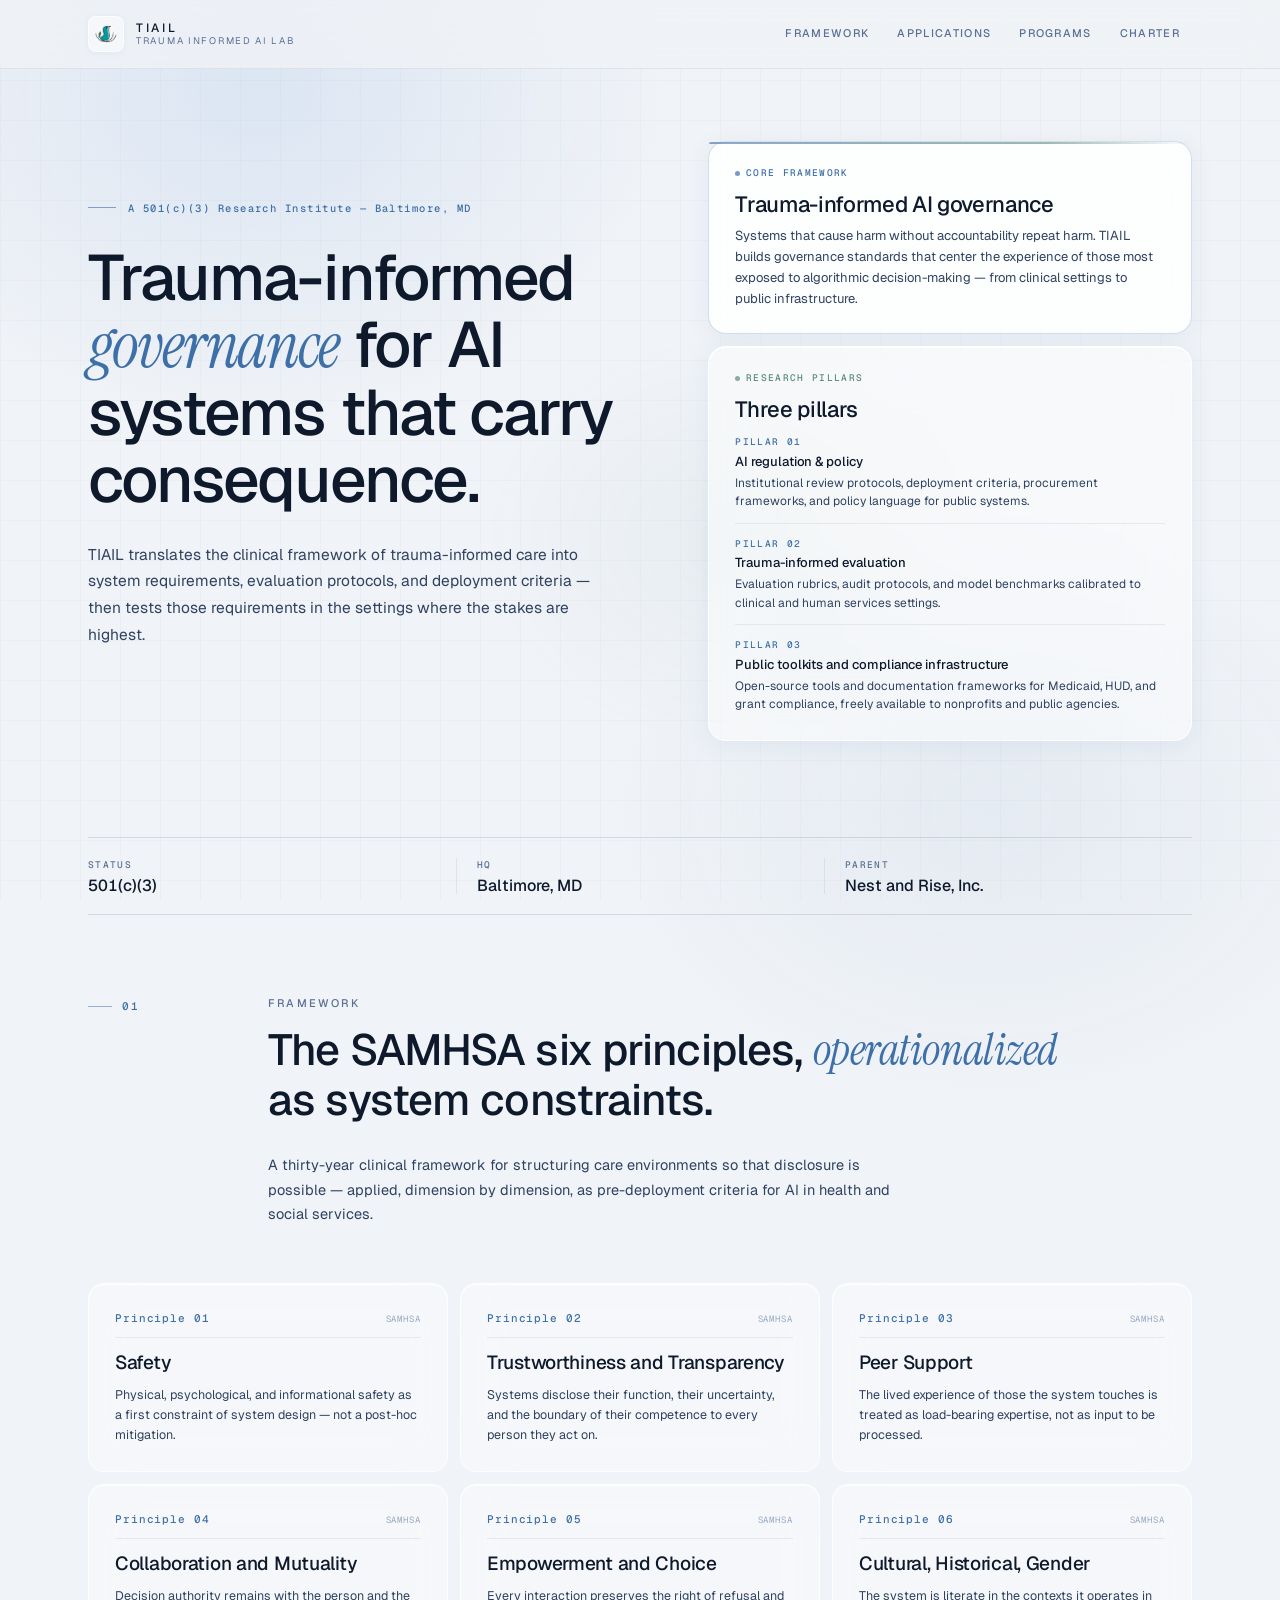
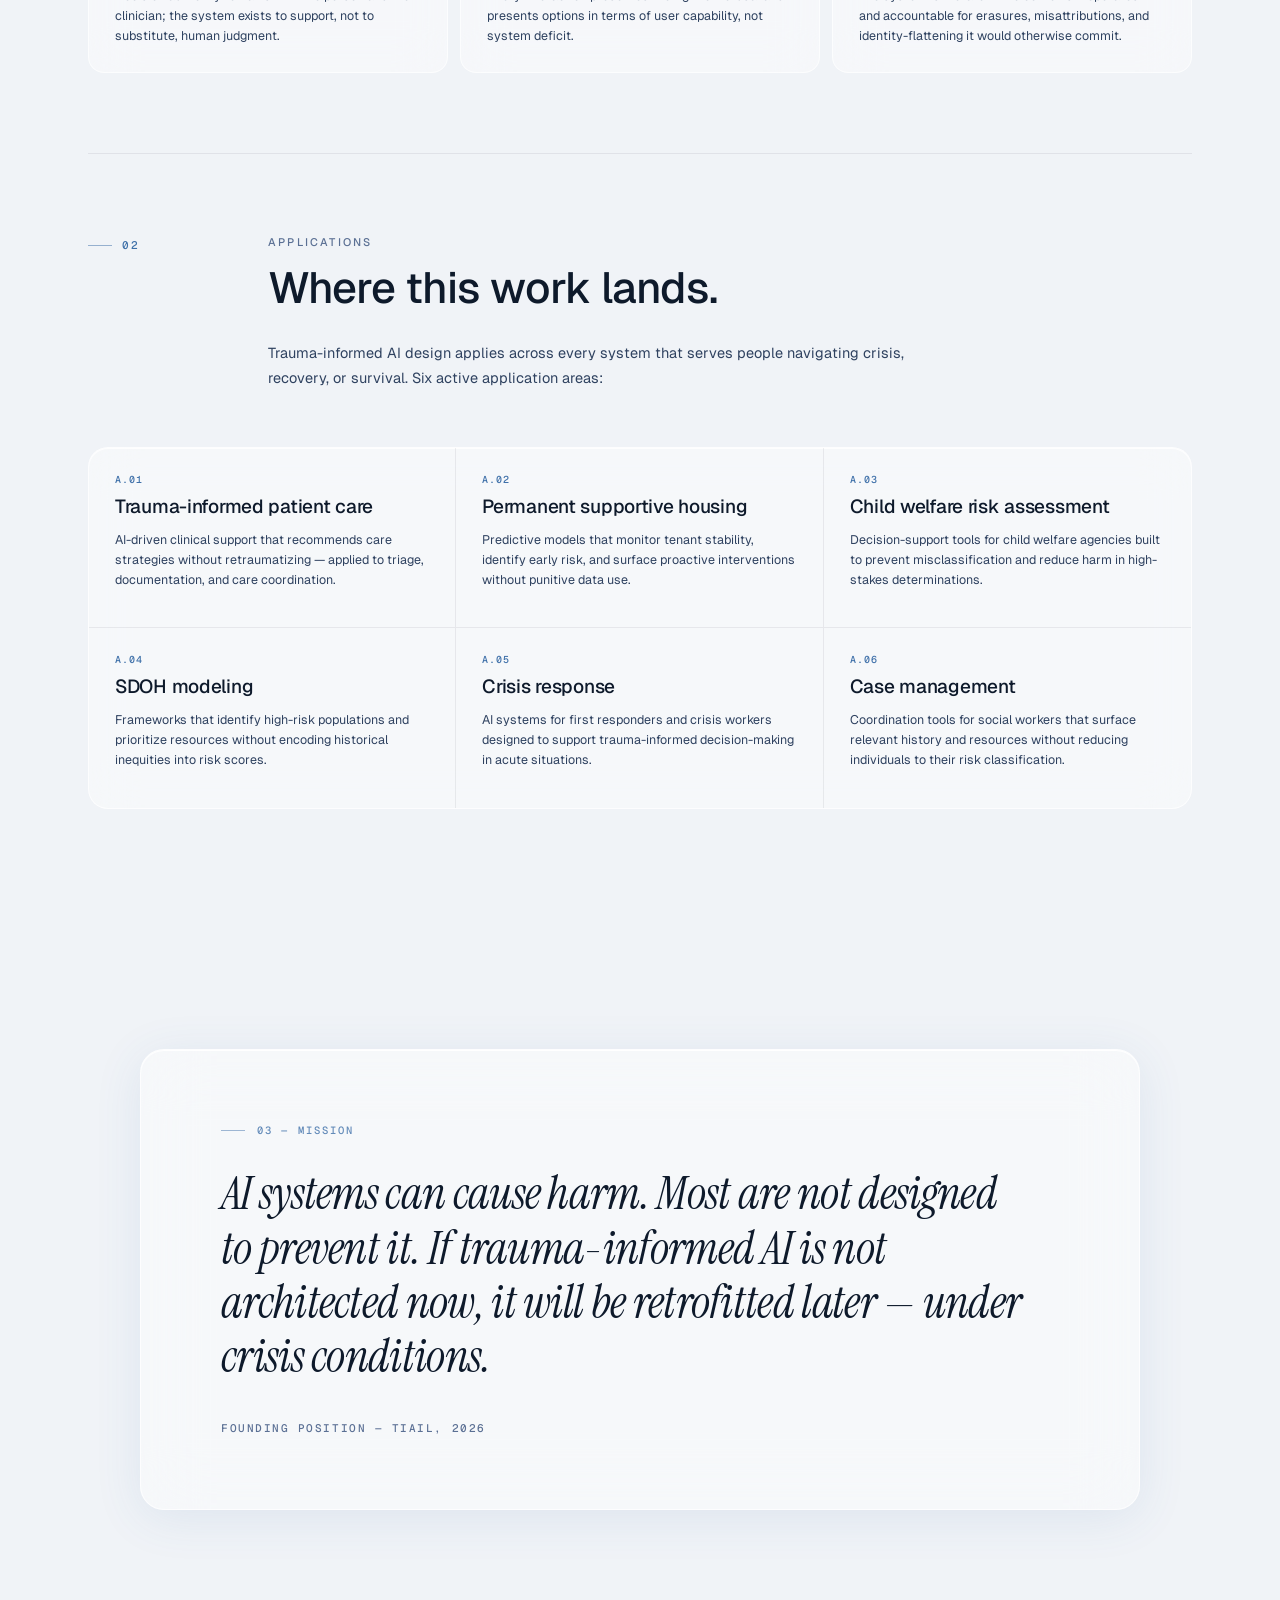
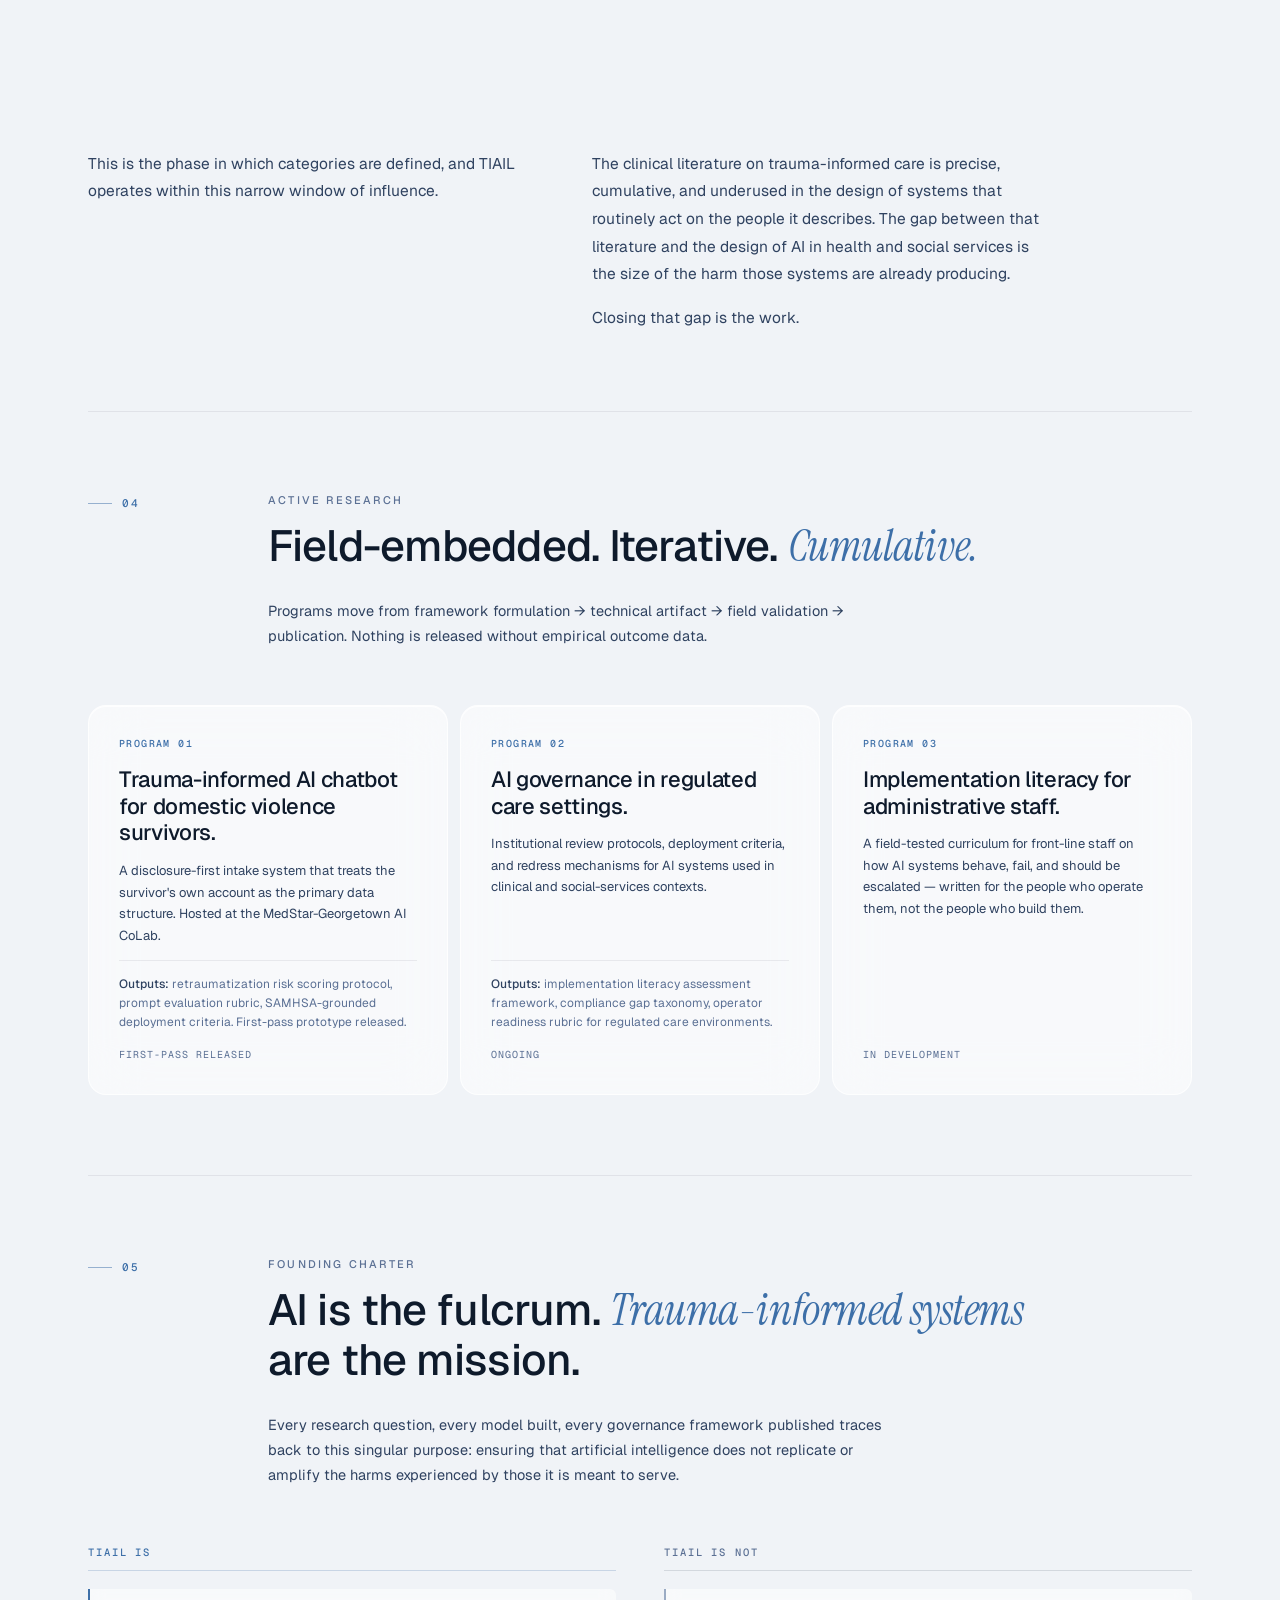
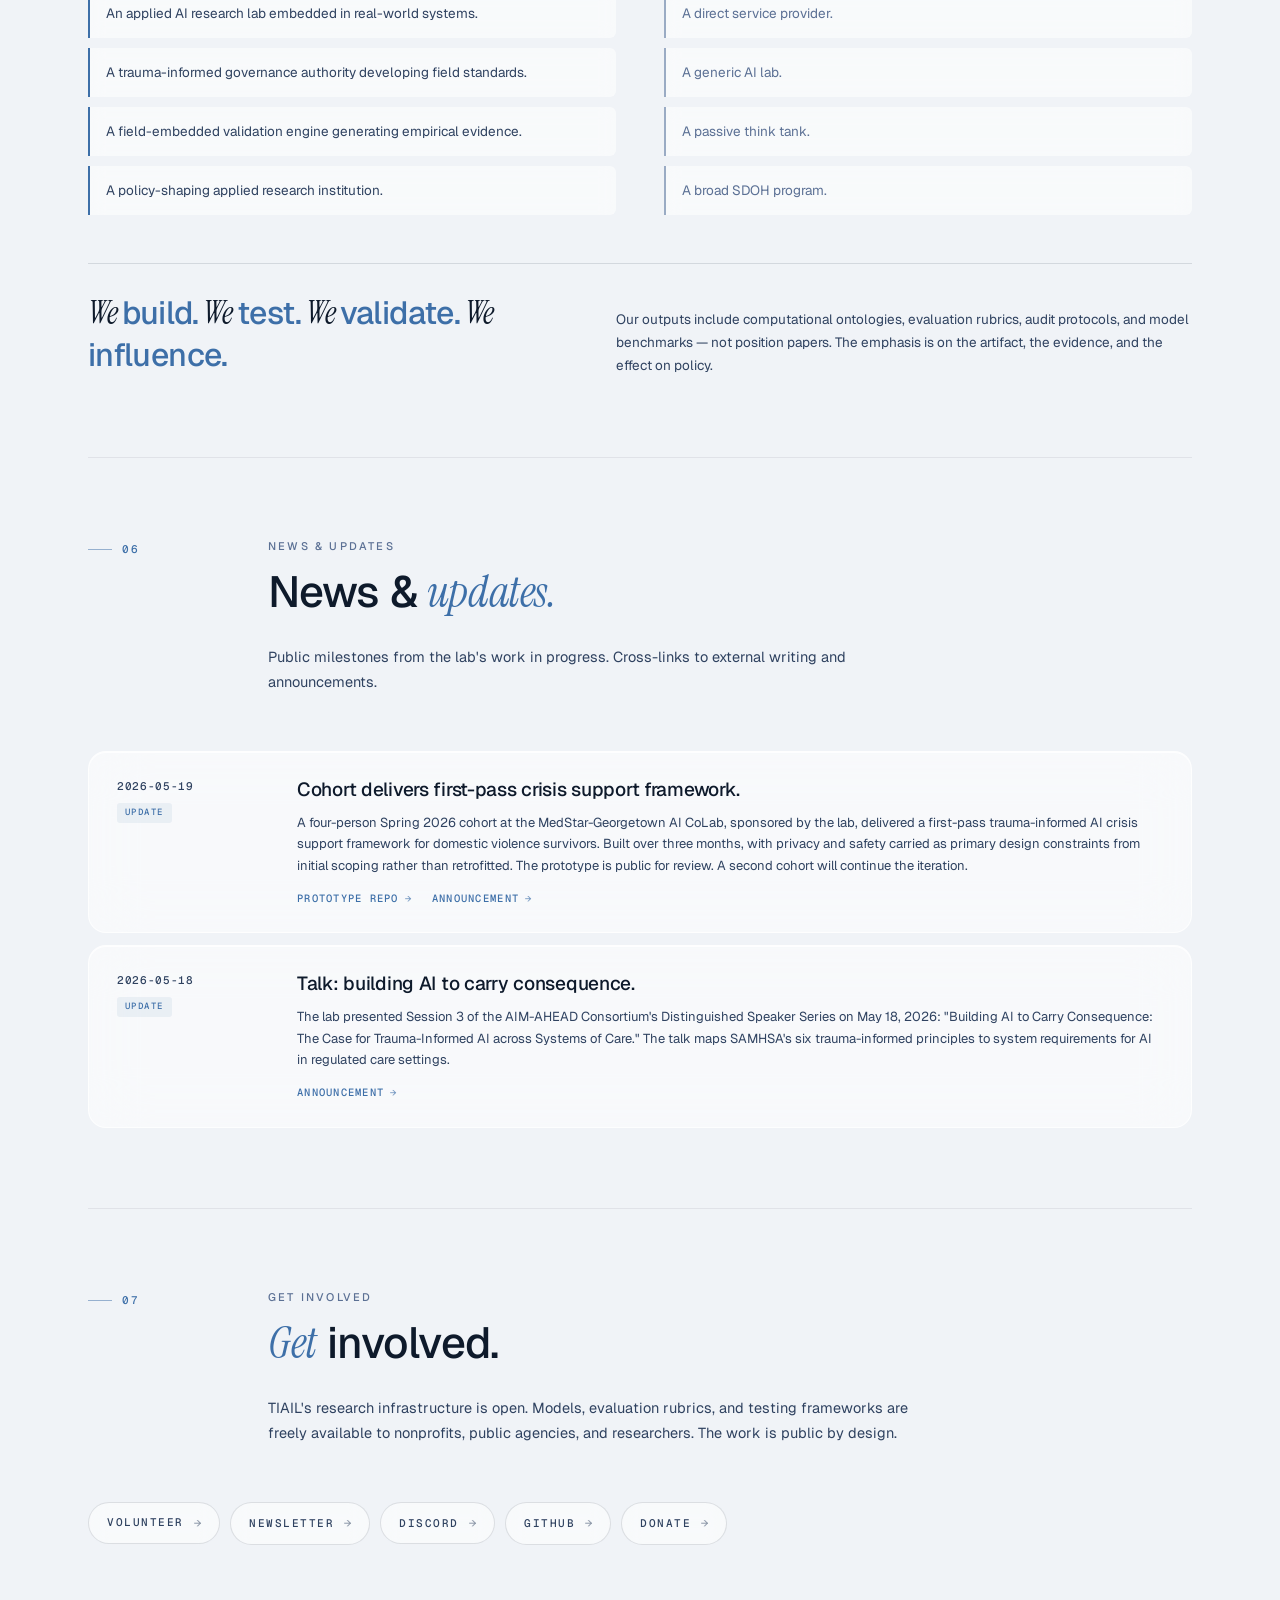
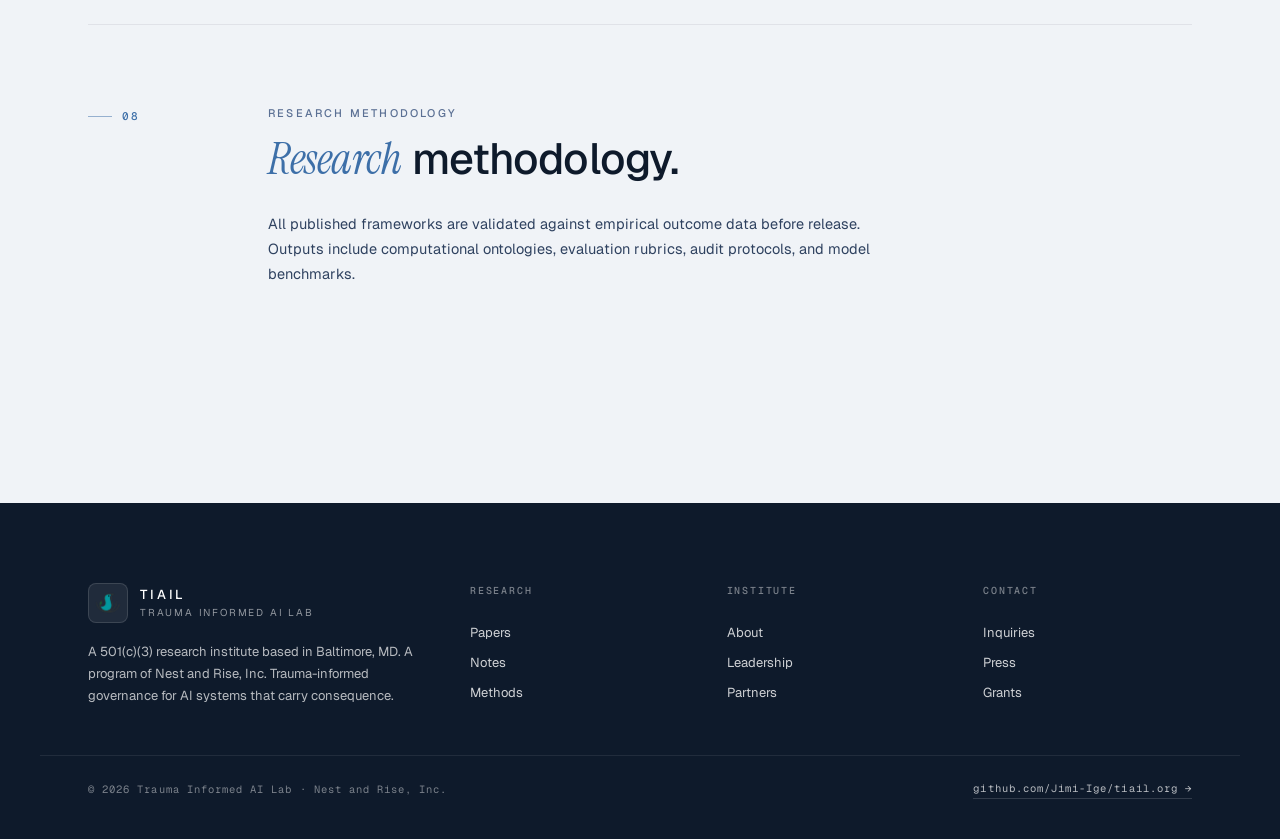
==== commit c1207fbb: "Soften IRB claims pending Georgetown review process Drop both IRB-governed claims from evergreen sur" ====
--- a/index.html
+++ b/index.html
@@ -1384,7 +1384,7 @@
       <div class="sec-n">04</div>
       <div>
         <div class="sec-label">Active research</div>
-        <h2 class="sec-title">Field-embedded. IRB-governed. <em>Cumulative.</em></h2>
+        <h2 class="sec-title">Field-embedded. Iterative. <em>Cumulative.</em></h2>
         <div class="sec-intro">
           Programs move from framework formulation → technical artifact → field validation →
           publication. Nothing is released without empirical outcome data.
@@ -1514,9 +1514,9 @@
         <div class="sec-label">Research methodology</div>
         <h2 class="sec-title"><em>Research</em> methodology.</h2>
         <div class="sec-intro">
-          Field deployments are conducted under IRB-governed protocols. All published frameworks
-          are validated against empirical outcome data before release. Outputs include
-          computational ontologies, evaluation rubrics, audit protocols, and model benchmarks.
+          All published frameworks are validated against empirical outcome data before release.
+          Outputs include computational ontologies, evaluation rubrics, audit protocols, and
+          model benchmarks.
         </div>
       </div>
     </div>
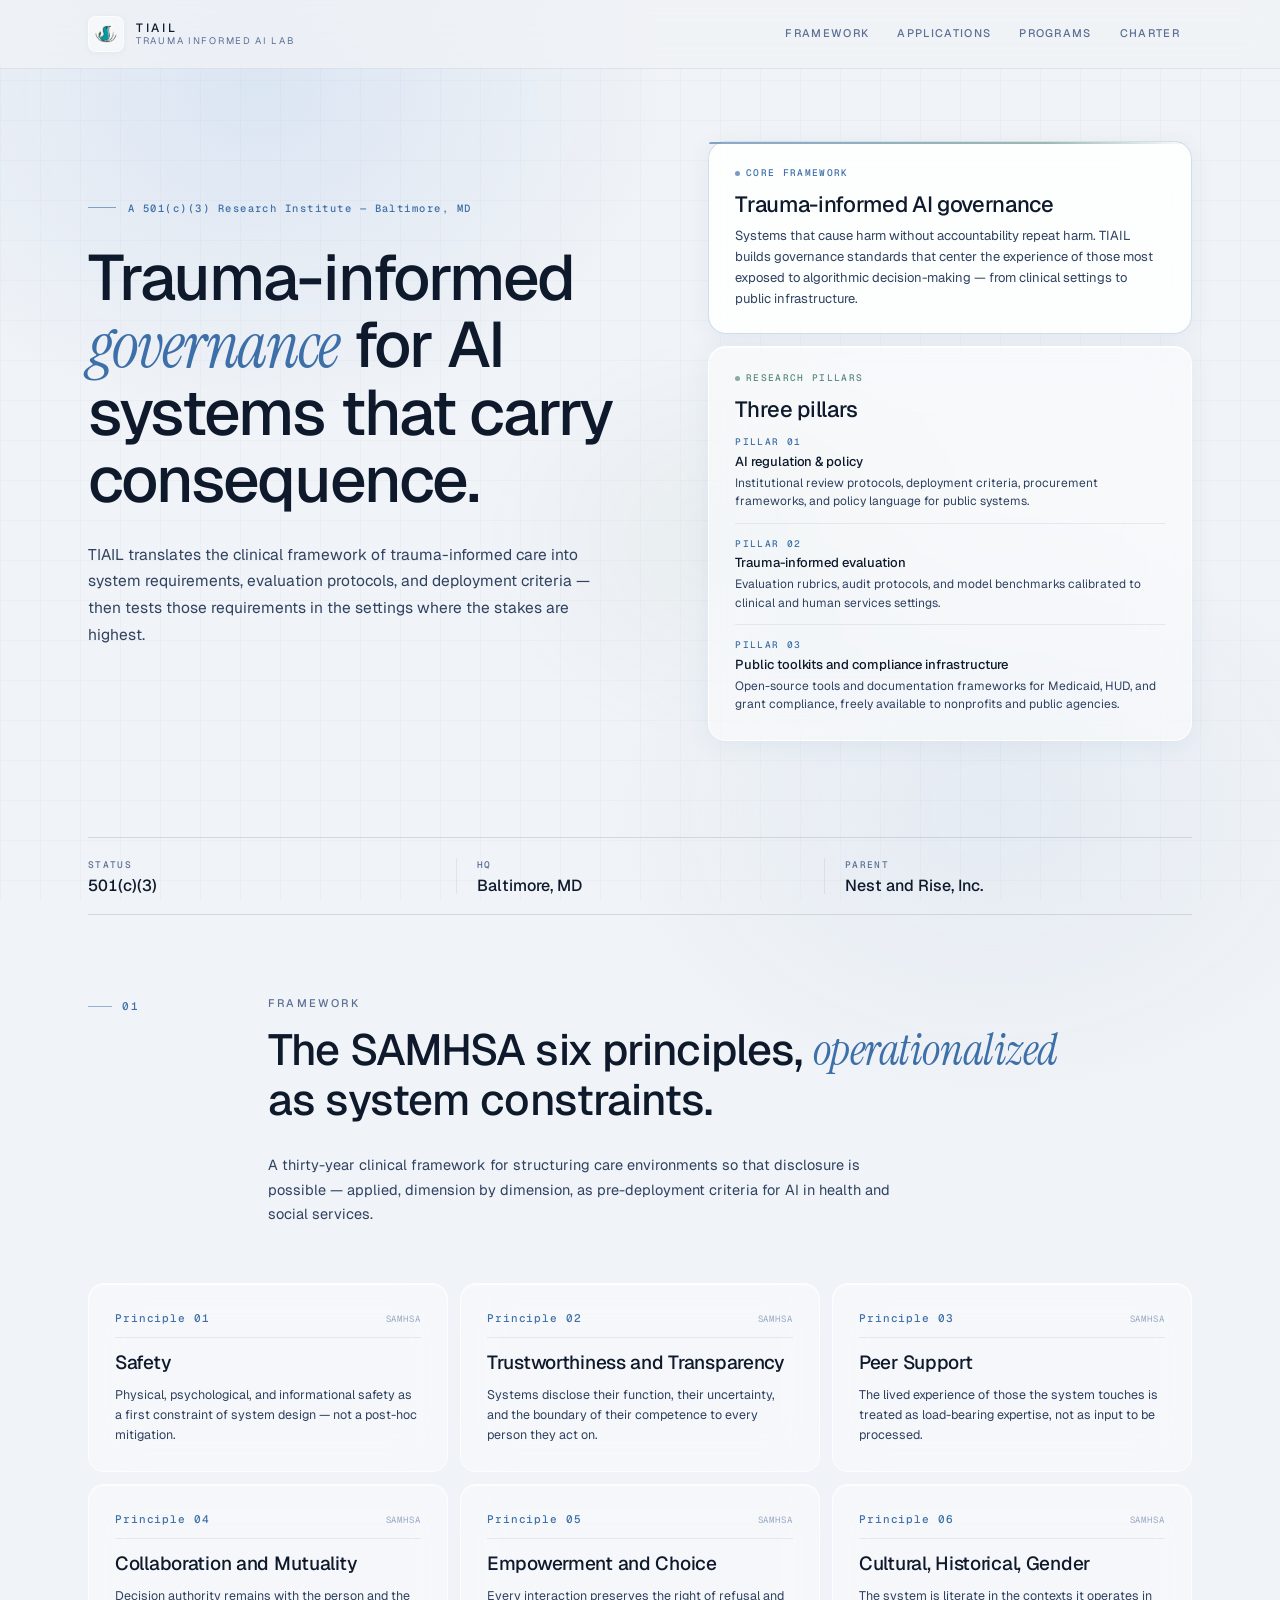
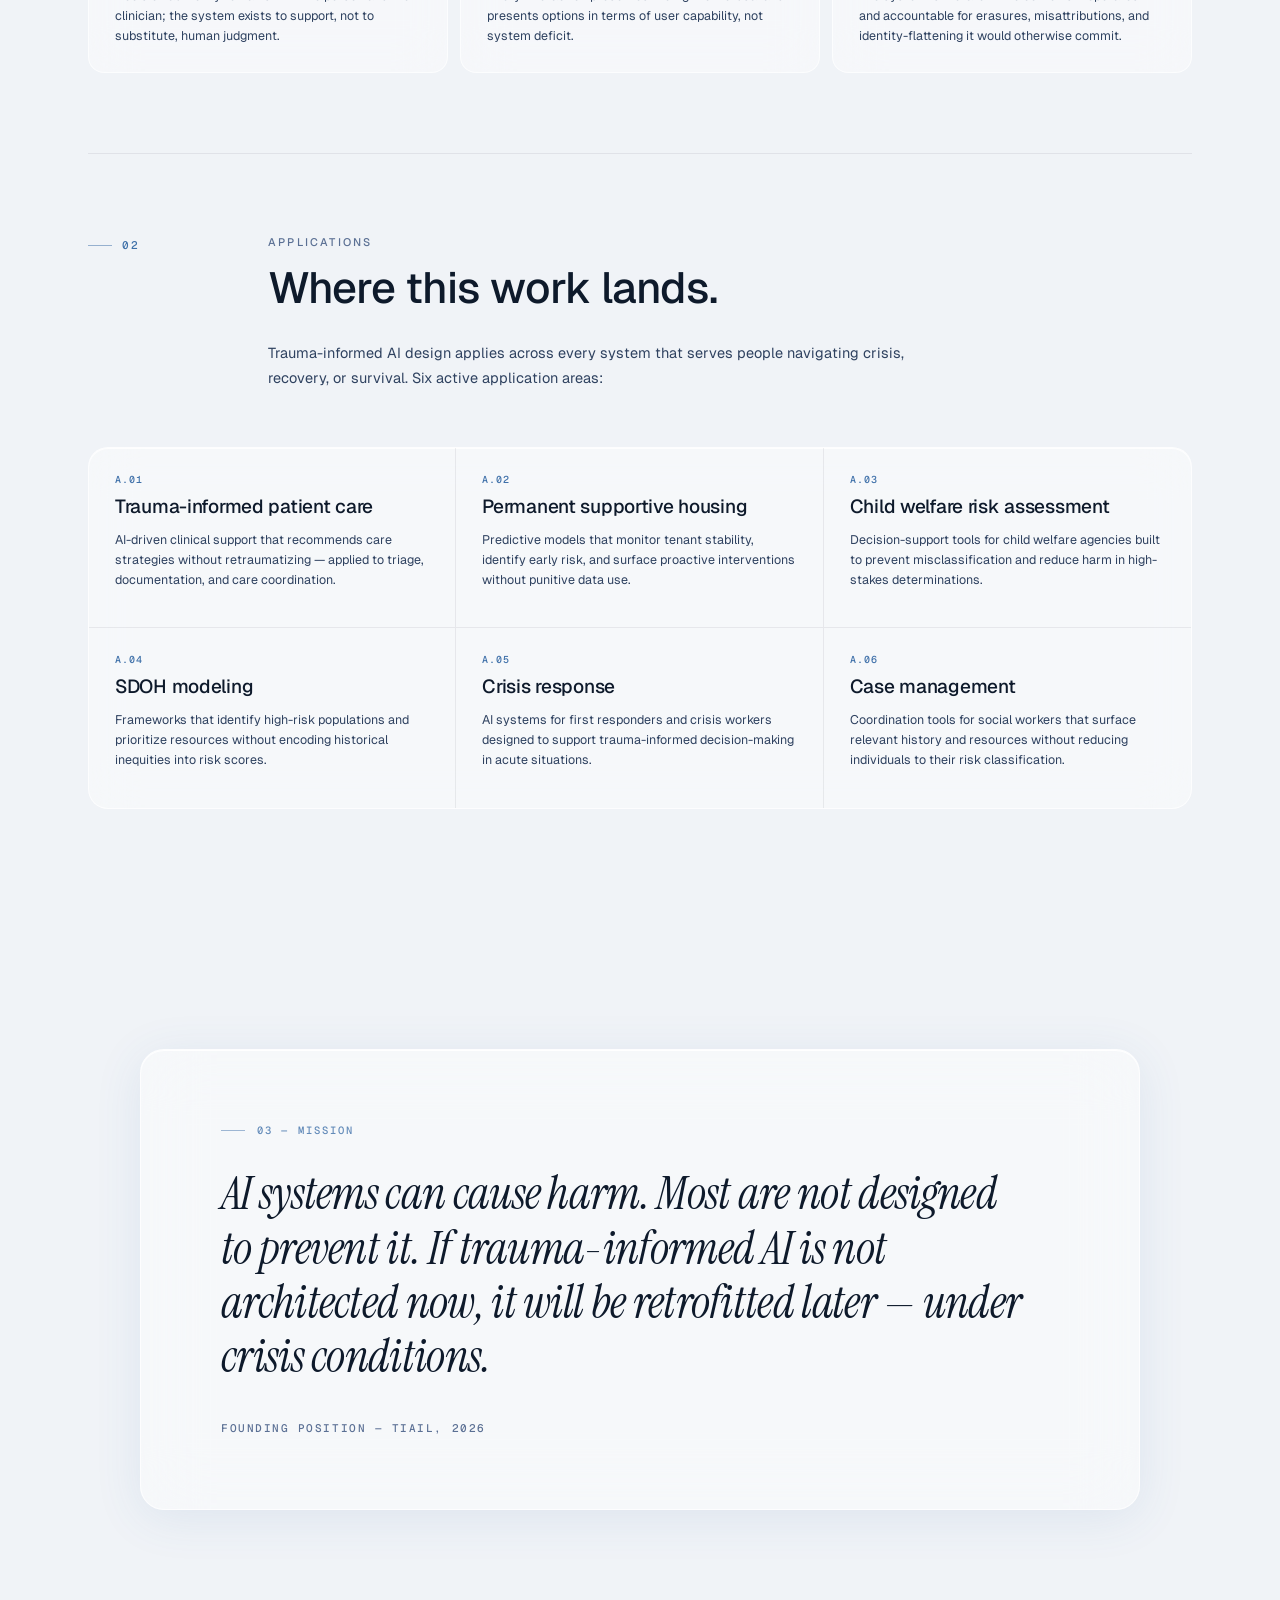
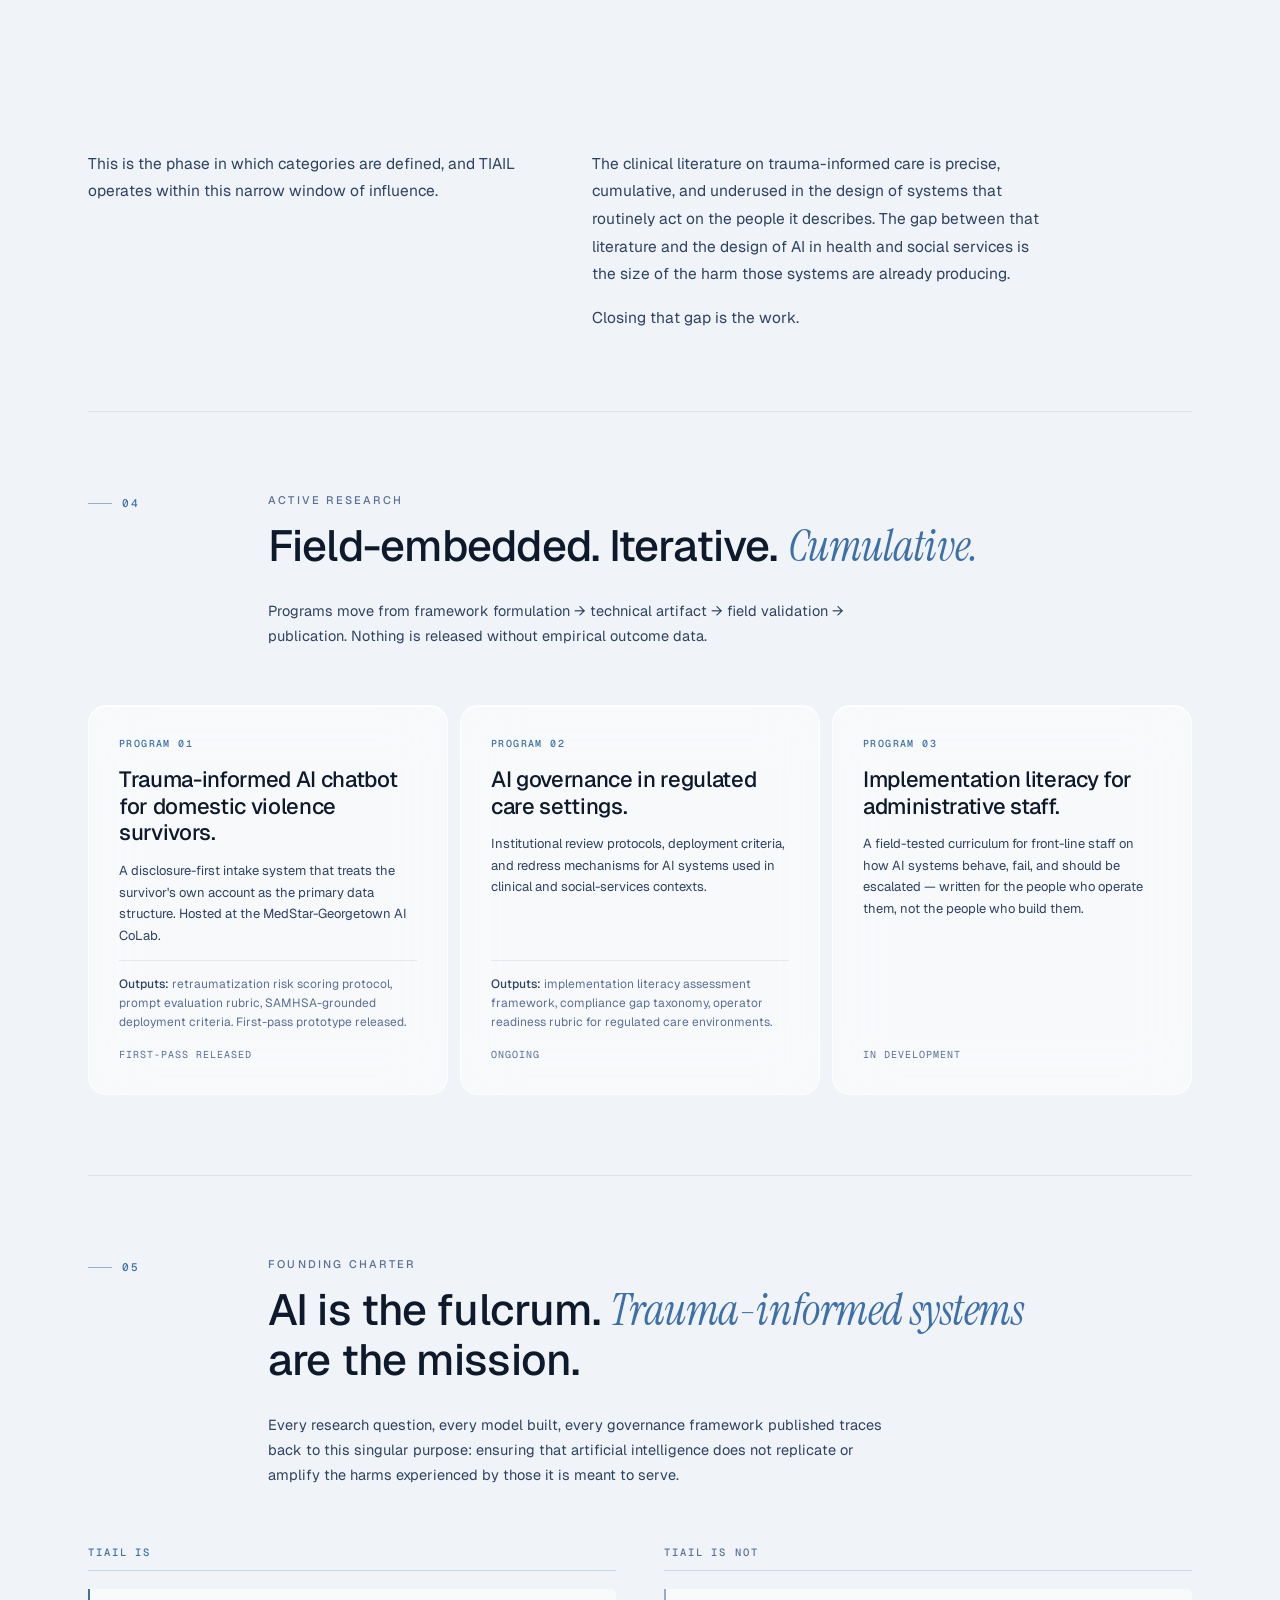
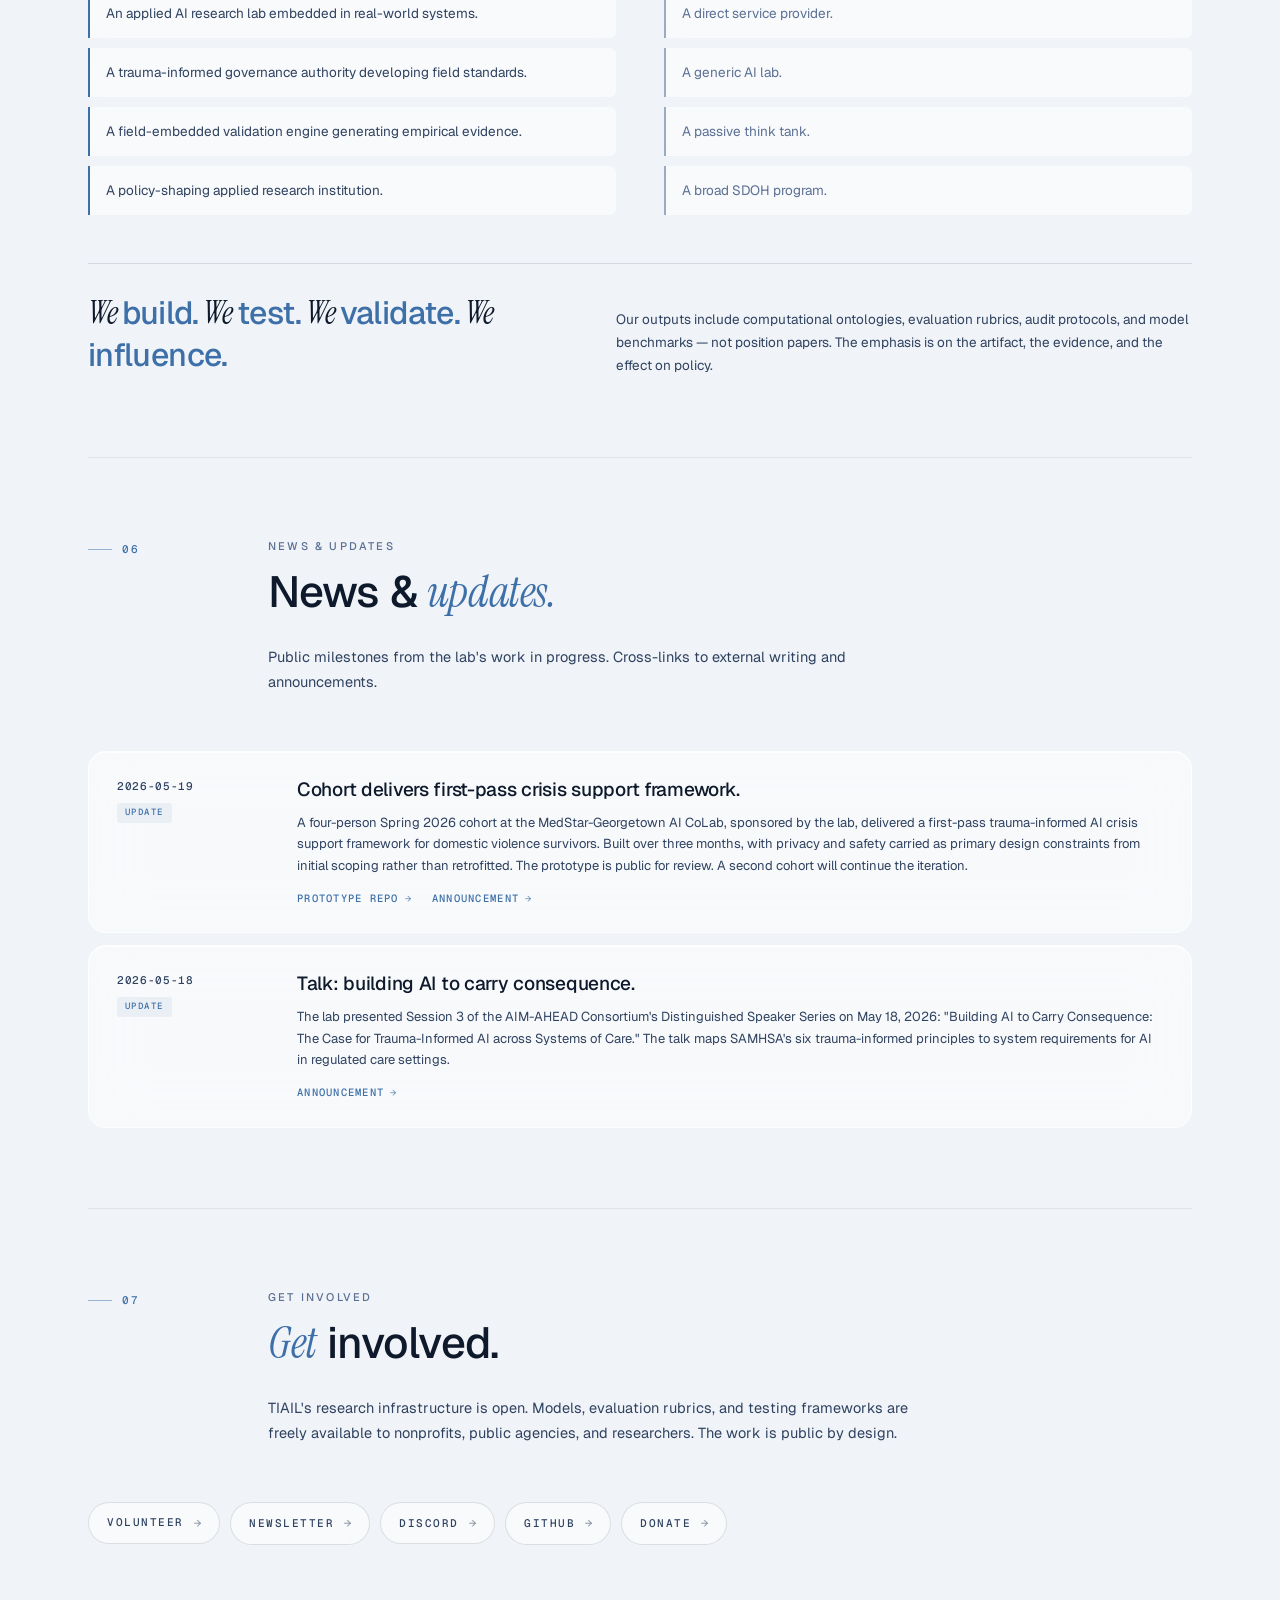
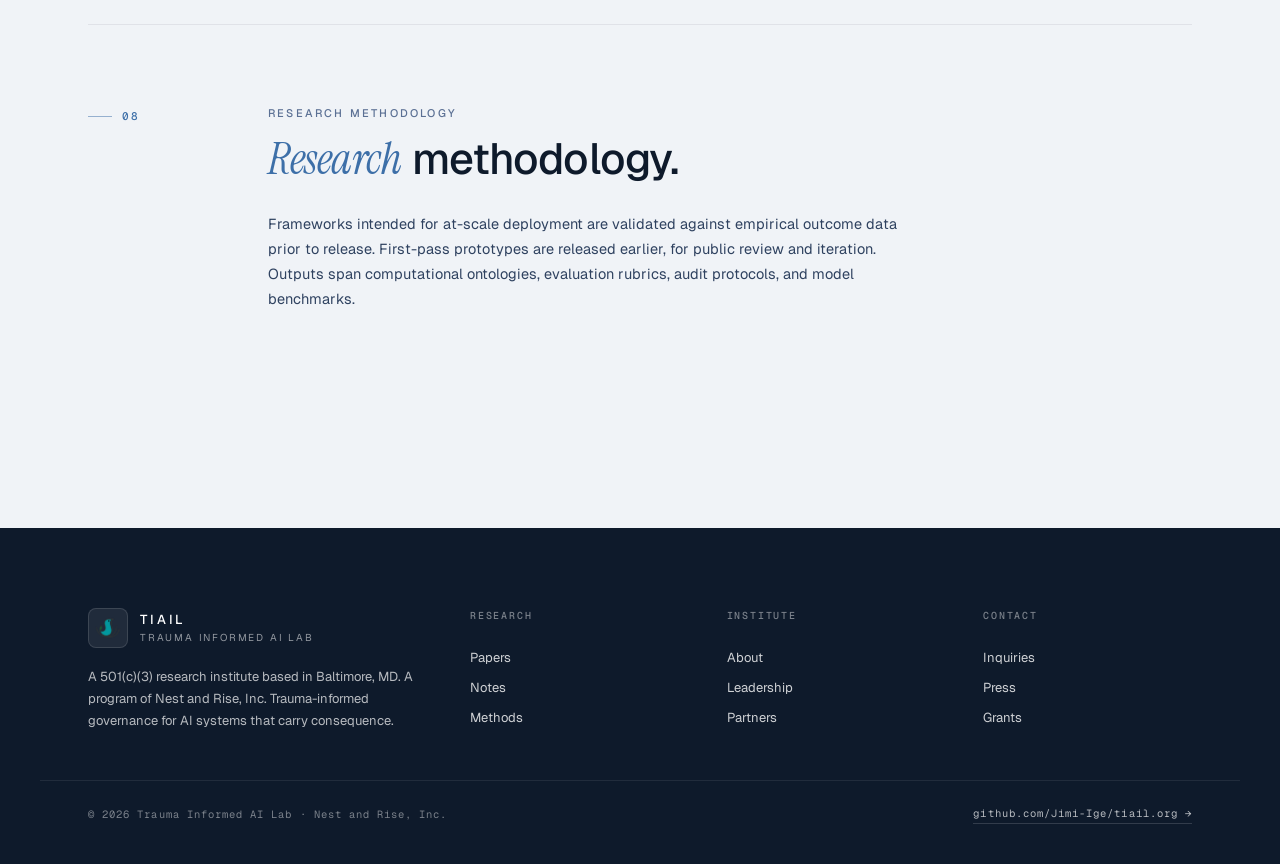
==== commit 5c13c226: "Soften validation claim: distinguish at-scale releases from first-pass prototypes The "All published" ====
--- a/index.html
+++ b/index.html
@@ -1514,9 +1514,10 @@
         <div class="sec-label">Research methodology</div>
         <h2 class="sec-title"><em>Research</em> methodology.</h2>
         <div class="sec-intro">
-          All published frameworks are validated against empirical outcome data before release.
-          Outputs include computational ontologies, evaluation rubrics, audit protocols, and
-          model benchmarks.
+          Frameworks intended for at-scale deployment are validated against empirical outcome
+          data prior to release. First-pass prototypes are released earlier, for public review
+          and iteration. Outputs span computational ontologies, evaluation rubrics, audit
+          protocols, and model benchmarks.
         </div>
       </div>
     </div>
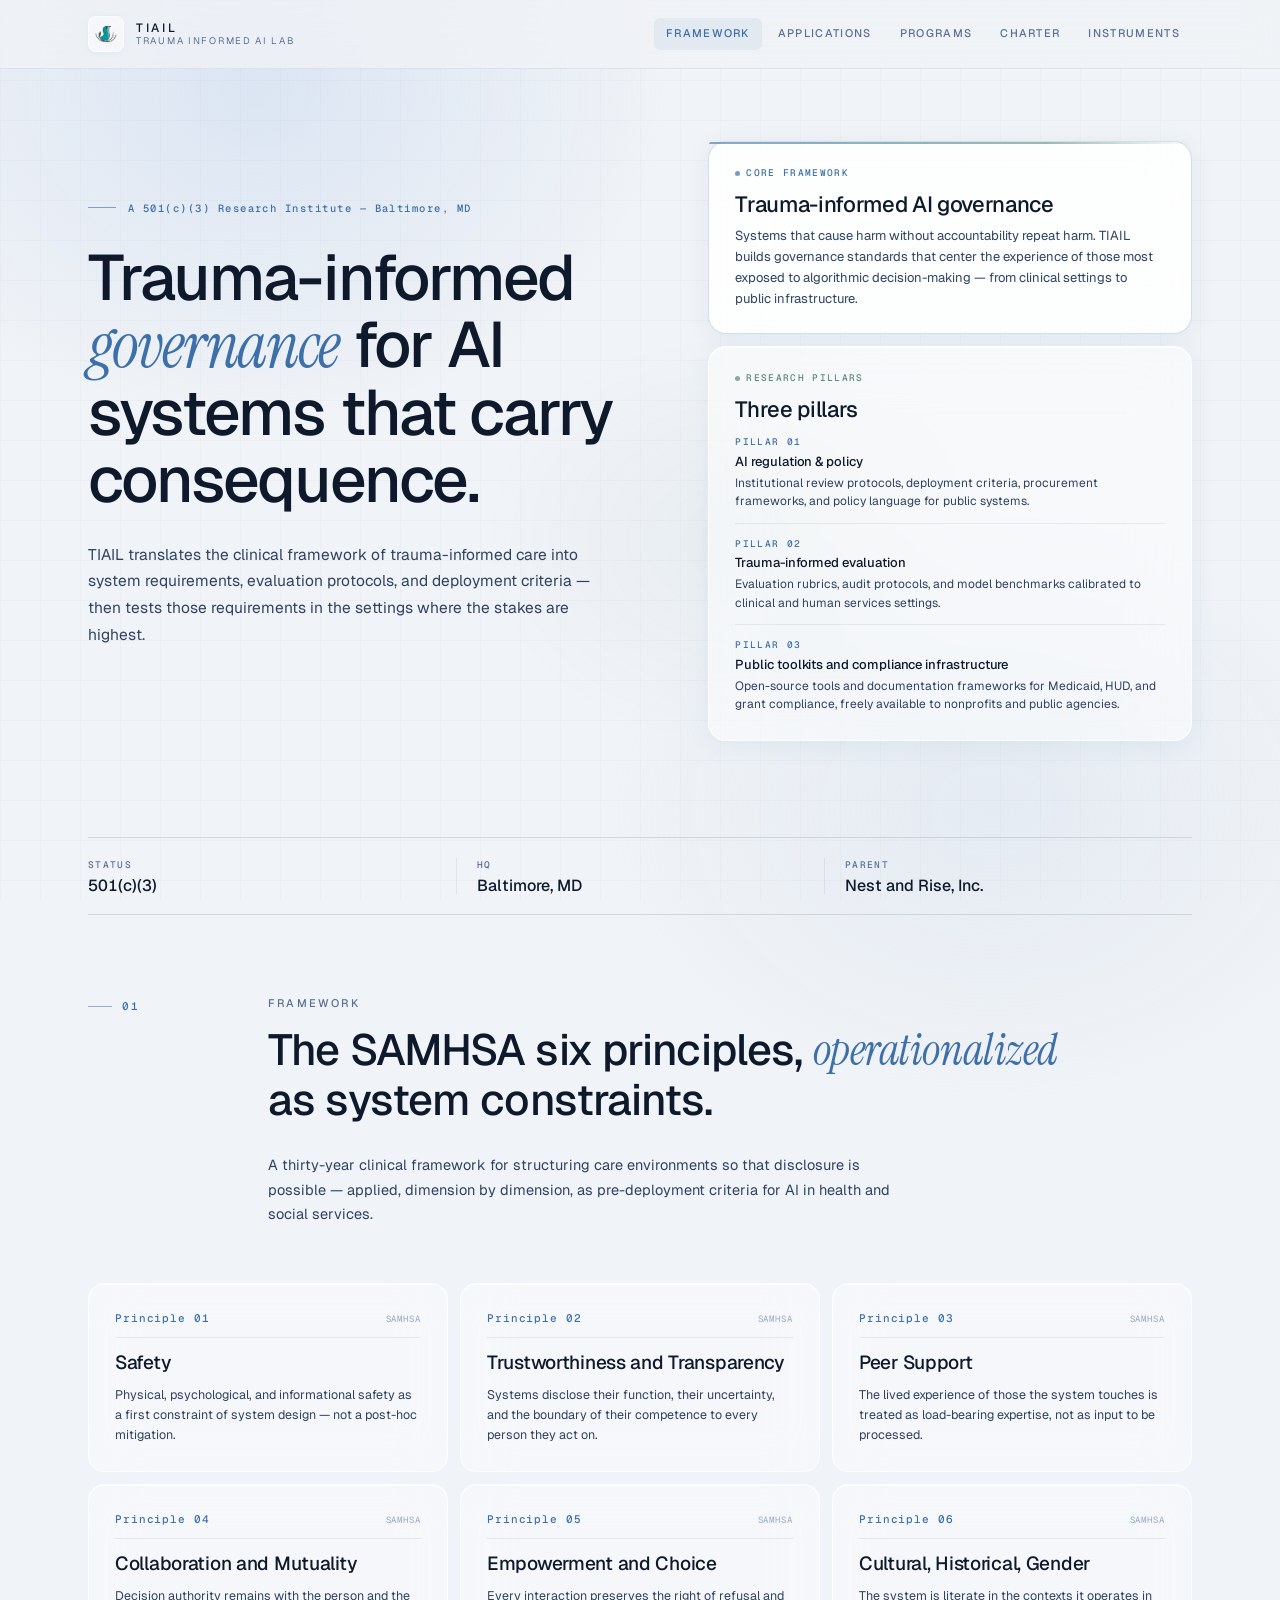
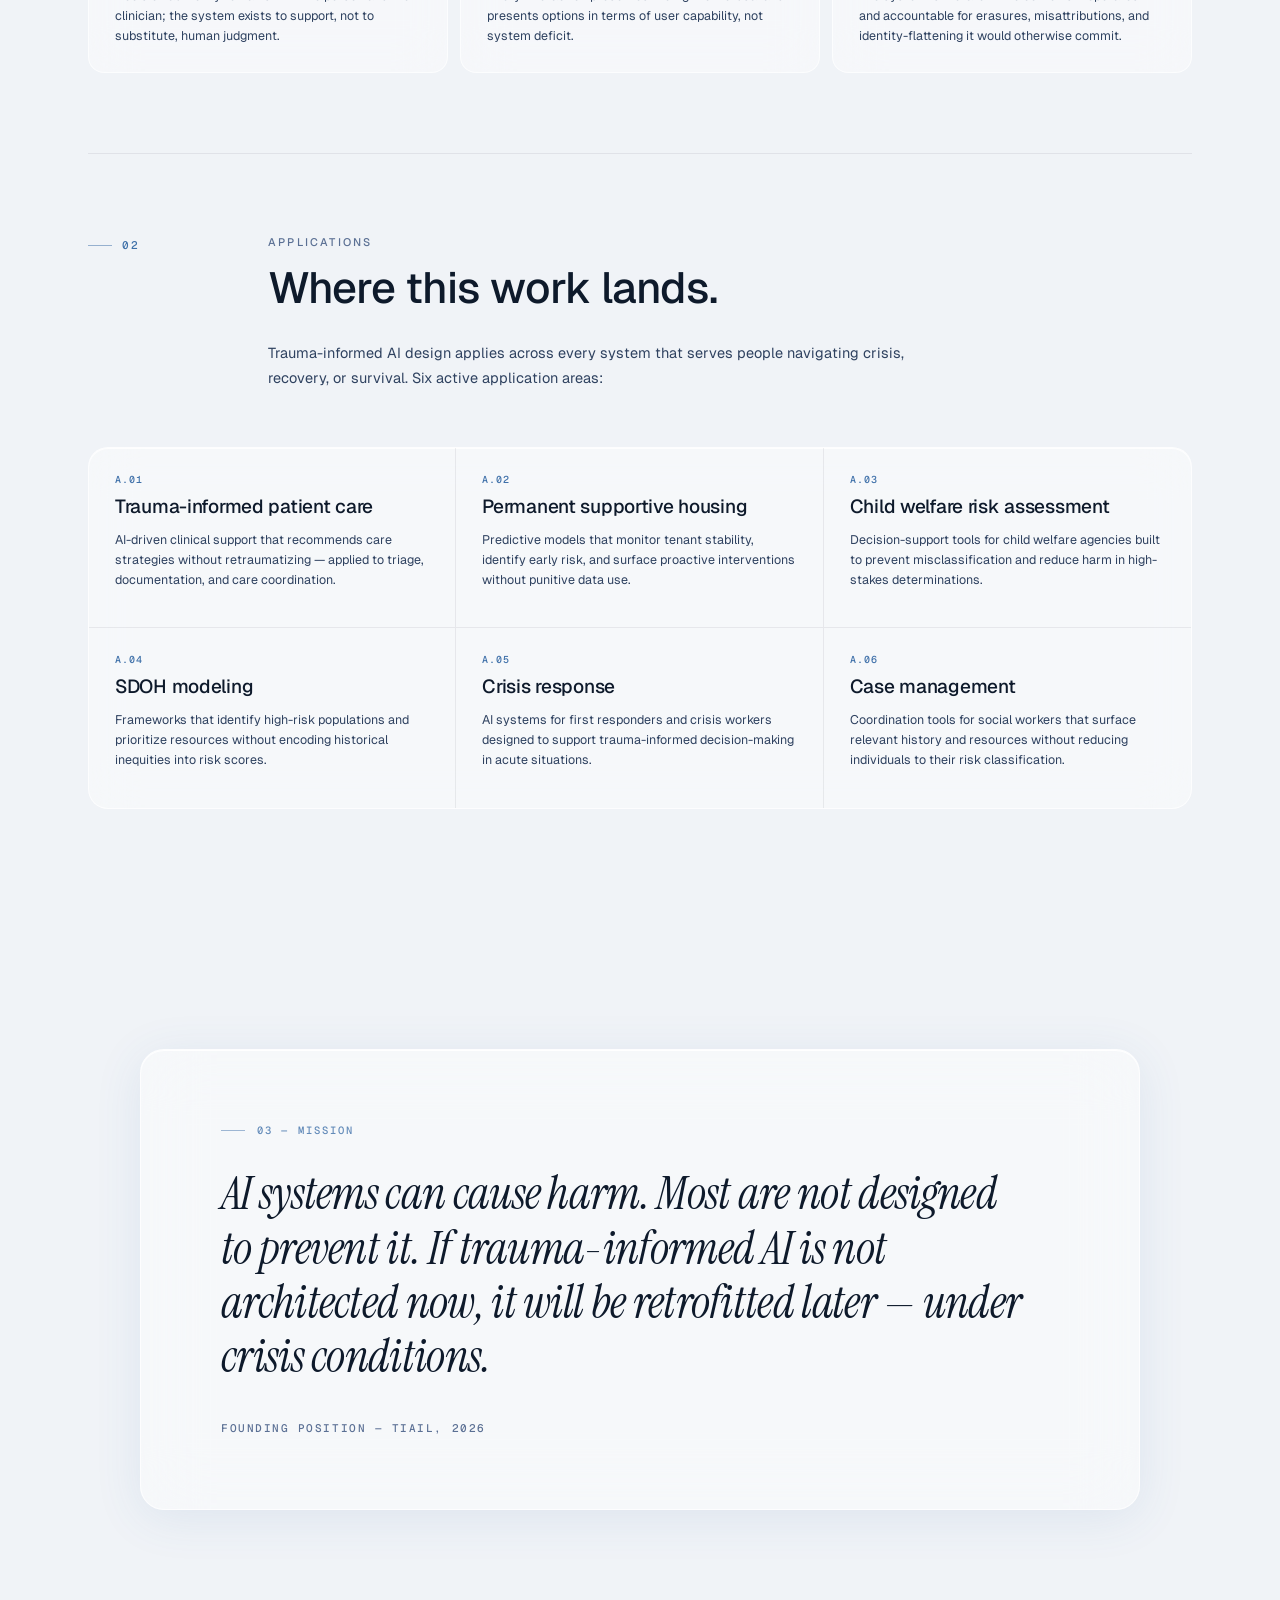
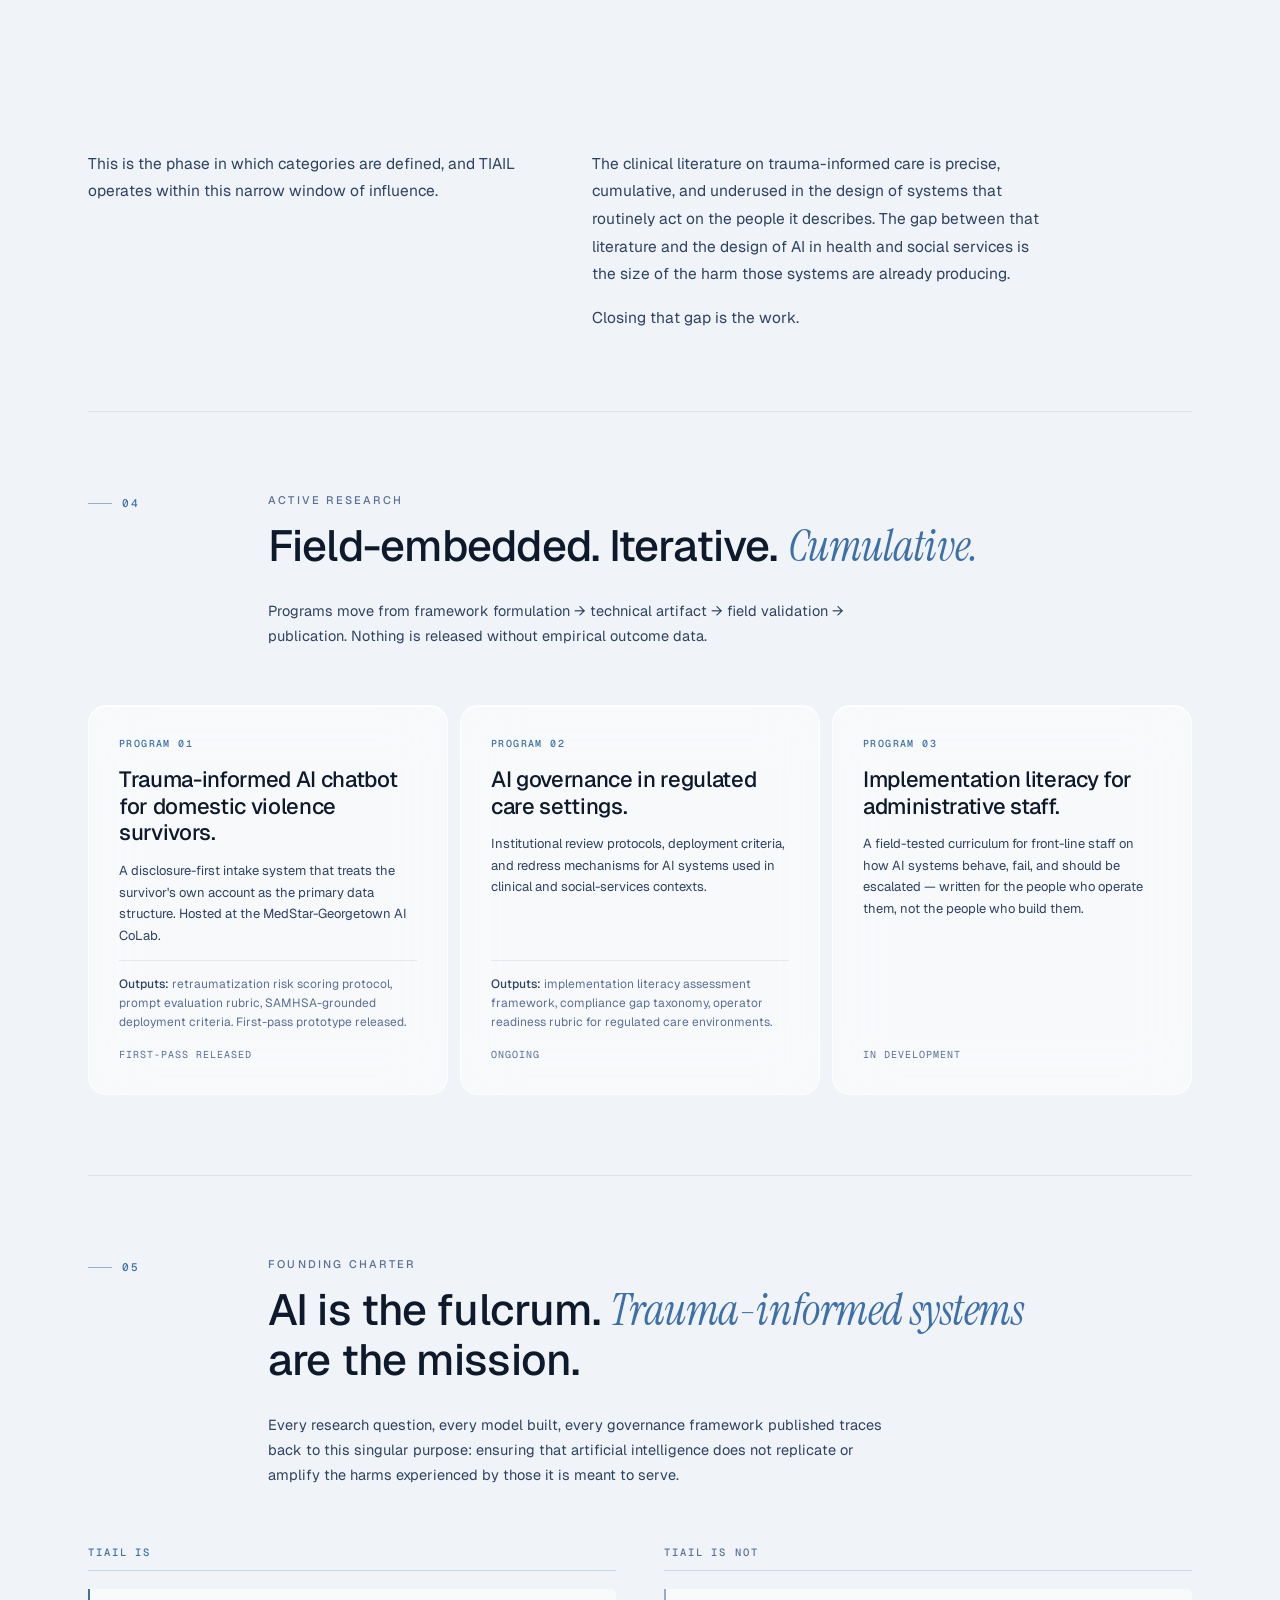
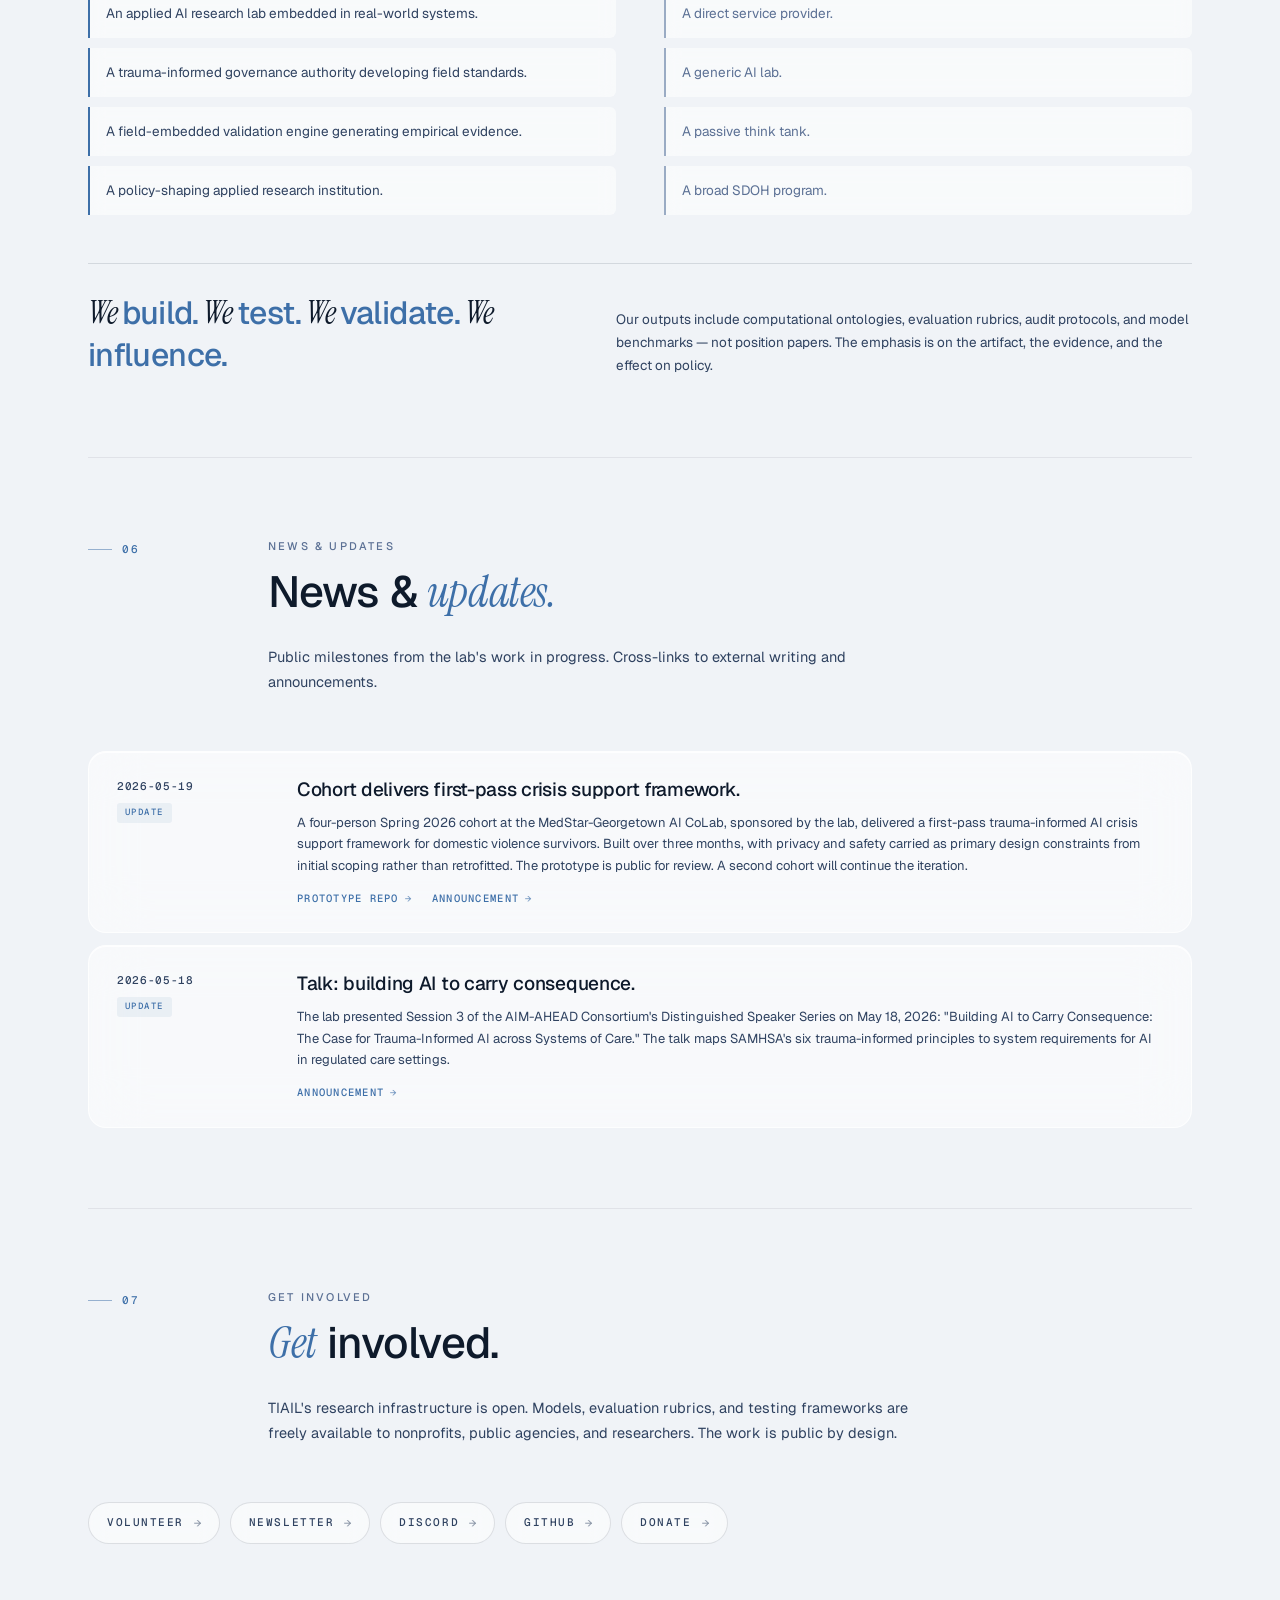
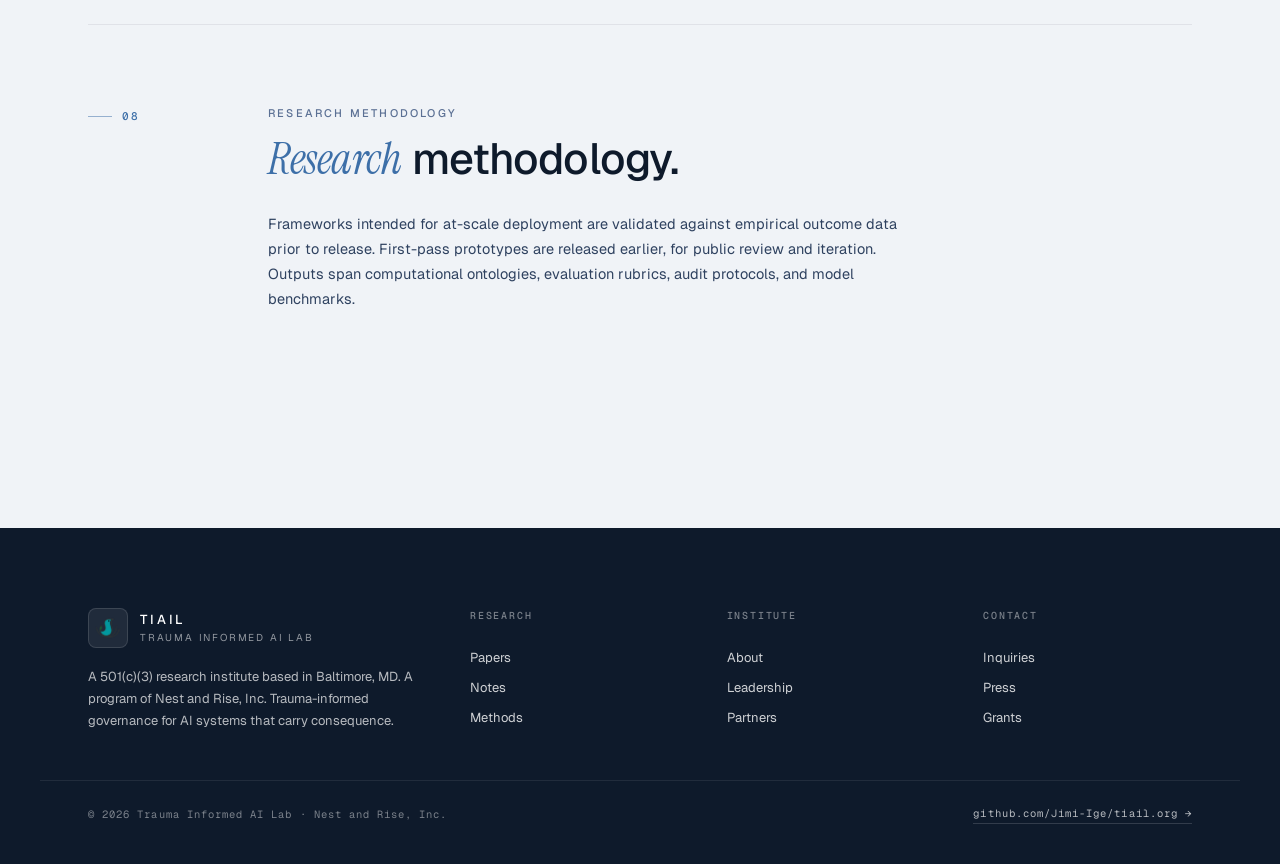
==== commit dbe0c2d2: "Add Early Instruments page at /early-instruments/ Build the Early Instruments section per the suppli" ====
--- a/index.html
+++ b/index.html
@@ -7,1223 +7,7 @@
 <link rel="preconnect" href="https://fonts.googleapis.com">
 <link rel="preconnect" href="https://fonts.gstatic.com" crossorigin>
 <link href="https://fonts.googleapis.com/css2?family=Instrument+Serif:ital@0;1&family=Geist:wght@300;400;500;600&family=Geist+Mono:wght@400;500&display=swap" rel="stylesheet">
-<style>
-/* ──────────────── TOKENS ──────────────── */
-:root {
-  /* Canvas */
-  --canvas:       #f0f3f7;
-  --canvas-mid:   #e8ecf2;
-  --canvas-deep:  #dde3ec;
-
-  /* Ink */
-  --ink:          #0e1a2b;
-  --ink-mid:      #2f4260;
-  --ink-soft:     #5b7094;
-  --ink-faint:    #9aabc4;
-
-  /* Blue primary — institutional */
-  --primary:      #3d6fa8;
-  --primary-hi:   #4f83bc;
-  --primary-lo:   #2d5687;
-  --primary-soft: rgba(61, 111, 168, 0.08);
-  --primary-mid:  rgba(61, 111, 168, 0.22);
-
-  /* Supporting */
-  --sage:         #5a8a7a;
-  --steel:        #5b7fa6;
-
-  /* Teal — reserved for Nest and Rise parent-mark reference */
-  --teal:         #2AADA8;
-
-  /* Hairlines + glass */
-  --rule:         rgba(14, 26, 43, 0.12);
-  --rule-soft:    rgba(14, 26, 43, 0.07);
-  --glass:        rgba(255, 255, 255, 0.55);
-  --glass-strong: rgba(255, 255, 255, 0.72);
-  --glass-shadow: rgba(61, 111, 168, 0.08);
-
-  /* Type */
-  --f-display:    'Geist', system-ui, sans-serif;
-  --f-body:       'Geist', system-ui, sans-serif;
-  --f-mono:       'Geist Mono', ui-monospace, monospace;
-  --f-italic:     'Instrument Serif', Georgia, serif;
-
-  /* Density — controlled by Tweaks */
-  --pad-section:  96px;
-  --gap-card:     14px;
-  --col-max:      1200px;
-}
-
-[data-density="comfortable"] { --pad-section: 120px; --gap-card: 18px; }
-[data-density="dense"]       { --pad-section: 80px;  --gap-card: 12px; }
-[data-density="compact"]     { --pad-section: 56px;  --gap-card: 10px; }
-
-*, *::before, *::after { box-sizing: border-box; margin: 0; padding: 0; }
-
-/* ──────────────── BASE ──────────────── */
-html, body {
-  background: var(--canvas);
-  color: var(--ink);
-  font-family: var(--f-body);
-  font-weight: 400;
-  font-size: 14px;
-  line-height: 1.55;
-  -webkit-font-smoothing: antialiased;
-  text-rendering: optimizeLegibility;
-}
-
-body { overflow-x: hidden; }
-
-img { max-width: 100%; display: block; }
-
-/* ──────────────── ATMOSPHERE ──────────────── */
-.bg { position: fixed; inset: 0; z-index: 0; pointer-events: none; }
-.bg::before {
-  content: '';
-  position: absolute;
-  top: -30%; left: -15%;
-  width: 70%; height: 80%;
-  background: radial-gradient(ellipse, rgba(180, 205, 235, 0.35) 0%, transparent 65%);
-  animation: drift 22s ease-in-out infinite;
-}
-.bg::after {
-  content: '';
-  position: absolute;
-  bottom: -25%; right: -10%;
-  width: 65%; height: 70%;
-  background: radial-gradient(ellipse, rgba(200, 215, 230, 0.28) 0%, transparent 65%);
-  animation: drift 28s ease-in-out infinite reverse;
-}
-.bg-accent {
-  position: fixed;
-  top: 35%; right: 22%;
-  width: 42%; height: 50%;
-  background: radial-gradient(ellipse, rgba(90, 138, 122, 0.05) 0%, transparent 65%);
-  z-index: 0; pointer-events: none;
-  animation: drift 32s ease-in-out infinite;
-  animation-delay: -8s;
-}
-.bg-grid {
-  position: fixed; inset: 0; z-index: 1; pointer-events: none;
-  background-image:
-    linear-gradient(rgba(100,130,170,0.035) 1px, transparent 1px),
-    linear-gradient(90deg, rgba(100,130,170,0.035) 1px, transparent 1px);
-  background-size: 40px 40px;
-}
-@keyframes drift {
-  0%, 100% { transform: translate(0, 0) scale(1); }
-  40%      { transform: translate(10px, -14px) scale(1.03); }
-  70%      { transform: translate(-8px, 10px) scale(0.98); }
-}
-@media (prefers-reduced-motion: reduce) {
-  .bg::before, .bg::after, .bg-accent { animation: none; }
-}
-
-/* ──────────────── LAYOUT ──────────────── */
-.wrap {
-  position: relative;
-  z-index: 2;
-  max-width: var(--col-max);
-  margin: 0 auto;
-  padding: 0 48px;
-}
-
-/* ──────────────── HEADER ──────────────── */
-.site-header {
-  position: sticky;
-  top: 0;
-  z-index: 40;
-  background: rgba(240, 243, 247, 0.78);
-  backdrop-filter: blur(16px);
-  -webkit-backdrop-filter: blur(16px);
-  border-bottom: 1px solid var(--rule-soft);
-}
-.header-inner {
-  display: flex;
-  align-items: center;
-  justify-content: space-between;
-  padding: 16px 48px;
-  max-width: var(--col-max);
-  margin: 0 auto;
-  gap: 24px;
-}
-
-.wordmark { display: flex; align-items: center; gap: 12px; flex-shrink: 0; }
-.wordmark-tile {
-  width: 36px; height: 36px;
-  flex: 0 0 36px;
-  border-radius: 8px;
-  background: rgba(255,255,255,0.4);
-  border: 1px solid rgba(255,255,255,0.6);
-  box-shadow: 0 1px 6px var(--glass-shadow);
-  display: flex; align-items: center; justify-content: center;
-  overflow: hidden;
-  backdrop-filter: blur(12px);
-}
-.wordmark-tile img { width: 26px; height: 26px; flex-shrink: 0; }
-.wordmark-text { display: flex; flex-direction: column; gap: 2px; line-height: 1; }
-.wordmark-main {
-  font-family: var(--f-body);
-  font-weight: 500;
-  font-size: 12px;
-  letter-spacing: 0.22em;
-  text-transform: uppercase;
-  color: var(--ink);
-}
-.wordmark-sub {
-  font-size: 9.5px;
-  letter-spacing: 0.18em;
-  text-transform: uppercase;
-  color: var(--ink-soft);
-}
-
-.nav { display: flex; gap: 4px; }
-.nav a {
-  font-size: 11px;
-  font-weight: 500;
-  letter-spacing: 0.12em;
-  text-transform: uppercase;
-  color: var(--ink-soft);
-  text-decoration: none;
-  padding: 7px 12px;
-  border-radius: 6px;
-  transition: color 0.15s, background 0.15s;
-}
-.nav a:hover { color: var(--primary); background: var(--primary-soft); }
-.nav a.active { color: var(--primary); background: var(--primary-soft); }
-
-.header-meta {
-  display: flex;
-  align-items: center;
-  gap: 10px;
-  font-family: var(--f-mono);
-  font-size: 10.5px;
-  letter-spacing: 0.04em;
-  color: var(--ink-soft);
-}
-.header-meta .dot {
-  width: 6px; height: 6px; border-radius: 50%;
-  background: var(--sage);
-  animation: pulse 2.4s ease-in-out infinite;
-}
-@keyframes pulse {
-  0%, 100% { opacity: 0.5; transform: scale(1); }
-  50%      { opacity: 1;   transform: scale(1.3); }
-}
-
-/* ──────────────── SIDEBAR INDEX ──────────────── */
-.side-index {
-  position: fixed;
-  top: 50%;
-  transform: translateY(-50%);
-  left: 24px;
-  z-index: 20;
-  display: flex;
-  flex-direction: column;
-  gap: 14px;
-  font-family: var(--f-mono);
-  font-size: 9.5px;
-  letter-spacing: 0.08em;
-}
-.side-index a {
-  color: var(--ink-faint);
-  text-decoration: none;
-  display: flex;
-  align-items: center;
-  gap: 10px;
-  padding: 4px 2px;
-  transition: color 0.2s;
-}
-.side-index a::before {
-  content: '';
-  width: 12px; height: 1px;
-  background: currentColor;
-  opacity: 0.6;
-  transition: width 0.25s, opacity 0.25s;
-}
-.side-index a:hover,
-.side-index a.active {
-  color: var(--primary);
-}
-.side-index a.active::before { width: 24px; opacity: 1; }
-.side-index a .n { font-weight: 500; }
-.side-index a .t { font-size: 9px; text-transform: uppercase; opacity: 0.8; }
-@media (max-width: 1180px) { .side-index { display: none; } }
-
-/* ──────────────── SECTION SCAFFOLD ──────────────── */
-.section {
-  padding: var(--pad-section) 0;
-  position: relative;
-}
-.section + .section { border-top: 1px solid var(--rule-soft); }
-
-.sec-head {
-  display: grid;
-  grid-template-columns: 140px 1fr;
-  gap: 40px;
-  align-items: baseline;
-  margin-bottom: 56px;
-}
-.sec-n {
-  font-family: var(--f-mono);
-  font-size: 11px;
-  font-weight: 500;
-  letter-spacing: 0.14em;
-  color: var(--primary);
-  display: flex;
-  align-items: center;
-  gap: 10px;
-  text-transform: uppercase;
-}
-.sec-n::before {
-  content: '';
-  width: 24px; height: 1px;
-  background: var(--primary);
-  opacity: 0.5;
-}
-.sec-label {
-  font-family: var(--f-body);
-  font-size: 11px;
-  font-weight: 500;
-  letter-spacing: 0.2em;
-  text-transform: uppercase;
-  color: var(--ink-soft);
-  margin-bottom: 12px;
-}
-.sec-title {
-  font-family: var(--f-display);
-  font-weight: 500;
-  font-size: clamp(32px, 3.4vw, 44px);
-  line-height: 1.15;
-  letter-spacing: -0.02em;
-  color: var(--ink);
-  max-width: 820px;
-  text-wrap: pretty;
-}
-.sec-title em { font-family: var(--f-italic); font-style: italic; color: var(--primary); font-weight: 400; letter-spacing: -0.01em; }
-.sec-intro {
-  font-size: 14.5px;
-  line-height: 1.72;
-  color: var(--ink-mid);
-  max-width: 640px;
-  margin-top: 28px;
-}
-
-/* ──────────────── HERO ──────────────── */
-.hero {
-  padding: 72px 0 56px;
-  display: grid;
-  grid-template-columns: 1.15fr 1fr;
-  gap: 64px;
-  align-items: center;
-}
-.hero-eyebrow {
-  font-family: var(--f-mono);
-  font-size: 10.5px;
-  font-weight: 500;
-  letter-spacing: 0.14em;
-  color: var(--primary);
-  display: flex;
-  align-items: center;
-  gap: 12px;
-  margin-bottom: 28px;
-}
-.hero-eyebrow::before {
-  content: '';
-  width: 28px; height: 1px;
-  background: var(--primary);
-  opacity: 0.6;
-}
-.hero-title {
-  font-family: var(--f-display);
-  font-weight: 500;
-  font-size: clamp(44px, 5vw, 68px);
-  line-height: 1.05;
-  letter-spacing: -0.03em;
-  color: var(--ink);
-  margin-bottom: 28px;
-  text-wrap: pretty;
-}
-.hero-title em { font-family: var(--f-italic); font-style: italic; color: var(--primary); font-weight: 400; letter-spacing: -0.02em; }
-.hero-body {
-  font-size: 15.5px;
-  line-height: 1.72;
-  color: var(--ink-mid);
-  max-width: 520px;
-  margin-bottom: 34px;
-}
-.hero-credibility {
-  font-family: var(--f-body);
-  font-size: 12.5px;
-  font-weight: 500;
-  letter-spacing: 0.04em;
-  color: var(--ink-mid);
-  padding-top: 18px;
-  border-top: 1px solid var(--rule-soft);
-  display: flex;
-  align-items: center;
-  gap: 14px;
-}
-.hero-credibility .tag {
-  font-family: var(--f-mono);
-  font-size: 9.5px;
-  font-weight: 500;
-  letter-spacing: 0.14em;
-  text-transform: uppercase;
-  color: var(--primary);
-  padding: 3px 8px;
-  background: var(--primary-soft);
-  border-radius: 3px;
-}
-
-/* Hero right — glass card stack */
-.hero-stack { display: flex; flex-direction: column; gap: 12px; }
-.card {
-  background: rgba(255,255,255,0.48);
-  border: 1px solid rgba(255,255,255,0.75);
-  border-radius: 18px;
-  padding: 24px 26px;
-  backdrop-filter: blur(28px) saturate(1.1);
-  -webkit-backdrop-filter: blur(28px) saturate(1.1);
-  box-shadow: 0 4px 24px var(--glass-shadow), inset 0 1px 0 rgba(255,255,255,0.9);
-  position: relative;
-}
-.card.featured {
-  background: rgba(255,255,255,0.85);
-  border-color: var(--primary-mid);
-}
-.card.featured::before {
-  content: '';
-  position: absolute;
-  top: 0; left: 0; right: 0;
-  height: 2px;
-  background: linear-gradient(90deg, var(--primary) 0%, var(--sage) 70%, transparent 100%);
-  border-radius: 12px 12px 0 0;
-  opacity: 0.6;
-}
-.card-tag {
-  font-family: var(--f-mono);
-  font-size: 9.5px;
-  font-weight: 500;
-  letter-spacing: 0.14em;
-  text-transform: uppercase;
-  color: var(--primary);
-  margin-bottom: 10px;
-  display: flex;
-  align-items: center;
-  gap: 6px;
-}
-.card-tag.sage { color: var(--sage); }
-.card-tag .dot {
-  width: 5px; height: 5px; border-radius: 50%;
-  background: currentColor; opacity: 0.7;
-}
-.card-title {
-  font-family: var(--f-display);
-  font-weight: 500;
-  font-size: 22px;
-  line-height: 1.2;
-  color: var(--ink);
-  margin-bottom: 8px;
-  letter-spacing: -0.015em;
-}
-.card-body {
-  font-size: 13px;
-  line-height: 1.62;
-  color: var(--ink-mid);
-}
-
-/* ──────────────── MASTHEAD DATA STRIP ──────────────── */
-.masthead {
-  display: grid;
-  grid-template-columns: repeat(3, 1fr);
-  border-top: 1px solid var(--rule);
-  border-bottom: 1px solid var(--rule);
-  padding: 20px 0;
-  margin: 40px 0 0;
-}
-.masthead > div + div { border-left: 1px solid var(--rule-soft); padding-left: 20px; }
-.masthead > div { padding: 0 20px; }
-.masthead > div:first-child { padding-left: 0; }
-.mh-label {
-  font-family: var(--f-mono);
-  font-size: 9.5px;
-  font-weight: 500;
-  letter-spacing: 0.14em;
-  text-transform: uppercase;
-  color: var(--ink-soft);
-  margin-bottom: 6px;
-}
-.mh-value {
-  font-family: var(--f-display);
-  font-weight: 400;
-  font-size: 22px;
-  line-height: 1;
-  color: var(--ink);
-  letter-spacing: -0.01em;
-  font-variant-numeric: tabular-nums;
-}
-.mh-value.small { font-size: 16px; font-family: var(--f-body); font-weight: 500; letter-spacing: 0; }
-
-/* ──────────────── PRINCIPLES ──────────────── */
-.principles {
-  display: grid;
-  grid-template-columns: repeat(3, 1fr);
-  gap: var(--gap-card);
-}
-.principle {
-  padding: 26px;
-  background: rgba(255,255,255,0.38);
-  border: 1px solid rgba(255,255,255,0.65);
-  border-radius: 16px;
-  display: flex;
-  flex-direction: column;
-  gap: 10px;
-  backdrop-filter: blur(24px) saturate(1.1);
-  -webkit-backdrop-filter: blur(24px) saturate(1.1);
-  box-shadow: inset 0 1px 0 rgba(255,255,255,0.8);
-}
-.principle-head {
-  display: flex;
-  align-items: baseline;
-  justify-content: space-between;
-  border-bottom: 1px solid var(--rule-soft);
-  padding-bottom: 10px;
-  margin-bottom: 4px;
-}
-.principle-n {
-  font-family: var(--f-mono);
-  font-size: 11px;
-  font-weight: 500;
-  letter-spacing: 0.08em;
-  color: var(--primary);
-}
-.principle-tag {
-  font-family: var(--f-mono);
-  font-size: 9px;
-  letter-spacing: 0.1em;
-  color: var(--ink-faint);
-  text-transform: uppercase;
-}
-.principle-t {
-  font-family: var(--f-display);
-  font-weight: 500;
-  font-size: 19px;
-  line-height: 1.2;
-  color: var(--ink);
-  letter-spacing: -0.015em;
-}
-.principle-d {
-  font-size: 12.5px;
-  line-height: 1.6;
-  color: var(--ink-mid);
-}
-
-/* ──────────────── APPLICATIONS GRID ──────────────── */
-.apps {
-  display: grid;
-  grid-template-columns: repeat(3, 1fr);
-  gap: 0;
-  border: 1px solid rgba(255,255,255,0.7);
-  border-radius: 20px;
-  overflow: hidden;
-  background: rgba(255,255,255,0.4);
-  backdrop-filter: blur(24px) saturate(1.1);
-  -webkit-backdrop-filter: blur(24px) saturate(1.1);
-  box-shadow: inset 0 1px 0 rgba(255,255,255,0.8);
-}
-.app {
-  padding: 24px 26px;
-  border-right: 1px solid var(--rule-soft);
-  border-bottom: 1px solid var(--rule-soft);
-  display: flex;
-  flex-direction: column;
-  gap: 8px;
-  min-height: 180px;
-  transition: background 0.2s;
-}
-.app:hover { background: rgba(255,255,255,0.4); }
-.app:nth-child(3n) { border-right: none; }
-.app:nth-last-child(-n+3) { border-bottom: none; }
-.app-n {
-  font-family: var(--f-mono);
-  font-size: 10px;
-  font-weight: 500;
-  letter-spacing: 0.1em;
-  color: var(--primary);
-}
-.app-t {
-  font-family: var(--f-display);
-  font-weight: 500;
-  font-size: 19px;
-  line-height: 1.2;
-  color: var(--ink);
-  letter-spacing: -0.015em;
-  margin-bottom: 4px;
-}
-.app-d {
-  font-size: 12.5px;
-  line-height: 1.6;
-  color: var(--ink-mid);
-}
-
-/* ──────────────── PULL-QUOTE BAND ──────────────── */
-.pullquote {
-  padding: 120px 0;
-  margin: 40px 0;
-  position: relative;
-}
-.pullquote-inner {
-  position: relative;
-  max-width: 1000px;
-  margin: 0 auto;
-  padding: 72px 80px;
-  background: rgba(255, 255, 255, 0.42);
-  border: 1px solid rgba(255, 255, 255, 0.7);
-  border-radius: 24px;
-  backdrop-filter: blur(32px) saturate(1.1);
-  -webkit-backdrop-filter: blur(32px) saturate(1.1);
-  box-shadow: 0 8px 48px rgba(61,111,168,0.10), inset 0 1px 0 rgba(255,255,255,0.9);
-}
-.pullquote-label {
-  font-family: var(--f-mono);
-  font-size: 10.5px;
-  font-weight: 500;
-  letter-spacing: 0.2em;
-  text-transform: uppercase;
-  color: var(--primary);
-  margin-bottom: 28px;
-  display: flex;
-  align-items: center;
-  gap: 12px;
-  opacity: 0.8;
-}
-.pullquote-label::before {
-  content: '';
-  width: 24px; height: 1px;
-  background: var(--primary);
-  opacity: 0.6;
-}
-.pullquote-text {
-  font-family: var(--f-italic);
-  font-weight: 400;
-  font-style: italic;
-  font-size: clamp(32px, 3.6vw, 48px);
-  line-height: 1.18;
-  letter-spacing: -0.015em;
-  color: var(--ink);
-  text-wrap: pretty;
-}
-.pullquote-text strong { font-family: var(--f-display); font-style: normal; font-weight: 500; color: var(--primary); letter-spacing: -0.02em; }
-.pullquote-attr {
-  margin-top: 36px;
-  font-family: var(--f-mono);
-  font-size: 11px;
-  font-weight: 500;
-  letter-spacing: 0.14em;
-  color: var(--ink-soft);
-  text-transform: uppercase;
-}
-
-/* ──────────────── MISSION ──────────────── */
-.mission-body {
-  font-size: 15.5px;
-  line-height: 1.78;
-  color: var(--ink-mid);
-  column-count: 2;
-  column-gap: 48px;
-  max-width: 960px;
-}
-.mission-body p { break-inside: avoid; margin-bottom: 16px; }
-.mission-body p:last-child { margin-bottom: 0; }
-
-/* ──────────────── PROGRAMS ──────────────── */
-.programs {
-  display: grid;
-  grid-template-columns: repeat(3, 1fr);
-  gap: var(--gap-card);
-}
-.program {
-  padding: 30px 30px 32px;
-  background: rgba(255,255,255,0.5);
-  border: 1px solid rgba(255,255,255,0.75);
-  border-radius: 18px;
-  backdrop-filter: blur(28px) saturate(1.1);
-  -webkit-backdrop-filter: blur(28px) saturate(1.1);
-  box-shadow: inset 0 1px 0 rgba(255,255,255,0.85);
-  display: flex;
-  flex-direction: column;
-  gap: 14px;
-  min-height: 360px;
-  position: relative;
-}
-.program-label {
-  font-family: var(--f-mono);
-  font-size: 10px;
-  font-weight: 500;
-  letter-spacing: 0.14em;
-  color: var(--primary);
-  text-transform: uppercase;
-}
-.program-title {
-  font-family: var(--f-display);
-  font-weight: 500;
-  font-size: 22px;
-  line-height: 1.22;
-  color: var(--ink);
-  letter-spacing: -0.015em;
-}
-.program-body {
-  font-size: 13px;
-  line-height: 1.65;
-  color: var(--ink-mid);
-}
-.program-artifacts {
-  font-size: 12px;
-  line-height: 1.6;
-  color: var(--ink-soft);
-  padding-top: 14px;
-  border-top: 1px solid var(--rule-soft);
-  margin-top: auto;
-}
-.program-artifacts b { color: var(--ink-mid); font-weight: 500; }
-.program-partner {
-  font-family: var(--f-mono);
-  font-size: 10px;
-  letter-spacing: 0.1em;
-  text-transform: uppercase;
-  color: var(--ink-soft);
-}
-
-/* ──────────────── CHARTER ──────────────── */
-.charter-grid {
-  display: grid;
-  grid-template-columns: 1fr 1fr;
-  gap: 48px;
-}
-.charter-col-head {
-  font-family: var(--f-mono);
-  font-size: 10.5px;
-  font-weight: 500;
-  letter-spacing: 0.18em;
-  text-transform: uppercase;
-  color: var(--primary);
-  margin-bottom: 18px;
-  padding-bottom: 10px;
-  border-bottom: 1px solid var(--primary-mid);
-}
-.charter-col-head.not { color: var(--ink-soft); border-bottom-color: var(--rule); }
-.charter-list { display: flex; flex-direction: column; gap: 10px; }
-.charter-item {
-  padding: 14px 16px;
-  font-size: 13.5px;
-  line-height: 1.55;
-  color: var(--ink-mid);
-  background: var(--glass);
-  border-left: 2px solid var(--primary);
-  border-radius: 0 6px 6px 0;
-  backdrop-filter: blur(8px);
-}
-.charter-list.not .charter-item { border-left-color: var(--ink-faint); color: var(--ink-soft); }
-
-.charter-close {
-  margin-top: 48px;
-  padding-top: 28px;
-  border-top: 1px solid var(--rule);
-  display: grid;
-  grid-template-columns: 1fr 1.2fr;
-  gap: 48px;
-  align-items: baseline;
-}
-.charter-close-verbs {
-  font-family: var(--f-italic);
-  font-style: italic;
-  font-weight: 400;
-  font-size: 32px;
-  line-height: 1.3;
-  color: var(--ink);
-  letter-spacing: -0.015em;
-}
-.charter-close-verbs span { font-family: var(--f-display); color: var(--primary); font-style: normal; font-weight: 500; letter-spacing: -0.02em; }
-.charter-close-body {
-  font-size: 13.5px;
-  line-height: 1.7;
-  color: var(--ink-mid);
-}
-
-/* ──────────────── PARTNERS ──────────────── */
-.partners {
-  display: grid;
-  grid-template-columns: repeat(4, 1fr);
-  border: 1px solid rgba(255,255,255,0.7);
-  border-radius: 20px;
-  overflow: hidden;
-  background: rgba(255,255,255,0.4);
-  backdrop-filter: blur(24px) saturate(1.1);
-  -webkit-backdrop-filter: blur(24px) saturate(1.1);
-  box-shadow: inset 0 1px 0 rgba(255,255,255,0.8);
-}
-.partner {
-  padding: 22px 24px;
-  border-right: 1px solid var(--rule-soft);
-  display: flex;
-  flex-direction: column;
-  gap: 10px;
-  min-height: 130px;
-}
-.partner:last-child { border-right: none; }
-.partner-name {
-  font-family: var(--f-display);
-  font-weight: 500;
-  font-size: 18px;
-  line-height: 1.22;
-  color: var(--ink);
-  letter-spacing: -0.015em;
-}
-.partner-kind {
-  font-family: var(--f-mono);
-  font-size: 9.5px;
-  letter-spacing: 0.12em;
-  text-transform: uppercase;
-  color: var(--ink-soft);
-  margin-top: auto;
-}
-
-/* ──────────────── IDENTITY ──────────────── */
-.identity-grid {
-  display: grid;
-  grid-template-columns: 1.4fr 1fr;
-  gap: 40px;
-  margin-top: 24px;
-}
-.parent-card {
-  padding: 36px;
-  background: var(--glass-strong);
-  border: 1px solid rgba(255,255,255,0.85);
-  border-radius: 12px;
-  backdrop-filter: blur(20px);
-  display: grid;
-  grid-template-columns: auto 1fr;
-  gap: 32px;
-  align-items: center;
-}
-.parent-mark-tile {
-  width: 140px; height: 140px;
-  border-radius: 14px;
-  background: rgba(255,255,255,0.28);
-  border: 1px solid rgba(255,255,255,0.55);
-  box-shadow: inset 0 1px 0 rgba(255,255,255,0.6);
-  display: flex; align-items: center; justify-content: center;
-  backdrop-filter: blur(16px);
-}
-.parent-mark-tile img { width: 100px; height: 100px; }
-.parent-heading {
-  font-family: var(--f-display);
-  font-weight: 500;
-  font-size: 26px;
-  line-height: 1.2;
-  color: var(--ink);
-  margin-bottom: 12px;
-  letter-spacing: -0.02em;
-}
-.parent-heading em { font-family: var(--f-italic); font-style: italic; color: var(--primary); font-weight: 400; letter-spacing: -0.01em; }
-.parent-body {
-  font-size: 13.5px;
-  line-height: 1.65;
-  color: var(--ink-mid);
-  margin-bottom: 14px;
-}
-.parent-tag {
-  display: inline-flex;
-  align-items: center;
-  gap: 8px;
-  font-family: var(--f-mono);
-  font-size: 10px;
-  letter-spacing: 0.12em;
-  text-transform: uppercase;
-  color: var(--ink-soft);
-  padding: 5px 10px;
-  border: 1px solid var(--rule);
-  border-radius: 100px;
-  background: rgba(255,255,255,0.4);
-}
-.parent-tag .sw { width: 10px; height: 10px; border-radius: 50%; background: var(--teal); }
-
-.swatch-col { display: flex; flex-direction: column; gap: 10px; }
-.swatch-row {
-  display: grid;
-  grid-template-columns: 72px 1fr auto;
-  gap: 16px;
-  align-items: center;
-  padding: 14px 16px;
-  background: var(--glass);
-  border: 1px solid var(--rule-soft);
-  border-radius: 8px;
-  backdrop-filter: blur(8px);
-}
-.swatch-chip { height: 44px; border-radius: 6px; border: 1px solid var(--rule-soft); }
-.swatch-name {
-  font-family: var(--f-body);
-  font-weight: 500;
-  font-size: 12.5px;
-  color: var(--ink);
-  margin-bottom: 2px;
-}
-.swatch-role {
-  font-family: var(--f-mono);
-  font-size: 10px;
-  letter-spacing: 0.1em;
-  text-transform: uppercase;
-  color: var(--ink-soft);
-}
-.swatch-hex {
-  font-family: var(--f-mono);
-  font-size: 11px;
-  color: var(--ink-mid);
-  letter-spacing: 0.04em;
-  font-variant-numeric: tabular-nums;
-}
-
-.type-specimen {
-  margin-top: 32px;
-  padding: 32px 36px;
-  background: var(--glass-strong);
-  border: 1px solid rgba(255,255,255,0.85);
-  border-radius: 12px;
-  backdrop-filter: blur(20px);
-}
-.type-row {
-  display: grid;
-  grid-template-columns: 160px 1fr;
-  gap: 32px;
-  padding: 18px 0;
-  border-top: 1px solid var(--rule-soft);
-  align-items: baseline;
-}
-.type-row:first-child { border-top: none; padding-top: 0; }
-.type-meta {
-  font-family: var(--f-mono);
-  font-size: 10px;
-  letter-spacing: 0.1em;
-  text-transform: uppercase;
-  color: var(--ink-soft);
-  line-height: 1.6;
-}
-.type-sample {
-  font-family: var(--f-display);
-  color: var(--ink);
-  line-height: 1.1;
-  letter-spacing: -0.02em;
-  font-weight: 500;
-}
-
-/* ──────────────── FOOTER ──────────────── */
-.footer {
-  background: var(--ink);
-  color: #dfe7f2;
-  padding: 80px 0 40px;
-  margin-top: 80px;
-  position: relative;
-  z-index: 5;
-}
-.footer-grid {
-  display: grid;
-  grid-template-columns: 1.6fr 1fr 1fr 1fr;
-  gap: 48px;
-  max-width: var(--col-max);
-  margin: 0 auto;
-  padding: 0 48px 48px;
-  border-bottom: 1px solid rgba(255,255,255,0.08);
-}
-.footer-brand { display: flex; flex-direction: column; gap: 18px; max-width: 340px; }
-.footer-tile {
-  width: 40px; height: 40px;
-  border-radius: 8px;
-  background: rgba(255,255,255,0.08);
-  border: 1px solid rgba(255,255,255,0.12);
-  display: flex; align-items: center; justify-content: center;
-  overflow: hidden;
-}
-.footer-tile img { width: 30px; height: 30px; }
-.footer-wm-main {
-  font-family: var(--f-body);
-  font-weight: 500;
-  font-size: 13px;
-  letter-spacing: 0.22em;
-  text-transform: uppercase;
-  color: #fff;
-}
-.footer-wm-sub {
-  font-size: 10px;
-  letter-spacing: 0.18em;
-  text-transform: uppercase;
-  color: rgba(255,255,255,0.55);
-}
-.footer-desc { font-size: 13px; line-height: 1.7; color: rgba(255,255,255,0.7); }
-.footer-col-head {
-  font-family: var(--f-mono);
-  font-size: 10px;
-  font-weight: 500;
-  letter-spacing: 0.18em;
-  text-transform: uppercase;
-  color: rgba(255,255,255,0.45);
-  margin-bottom: 14px;
-}
-.footer-col { display: flex; flex-direction: column; gap: 10px; }
-.footer-col a, .footer-col span {
-  font-size: 13px;
-  color: rgba(255,255,255,0.8);
-  text-decoration: none;
-  transition: color 0.2s;
-}
-.footer-col a:hover { color: #fff; }
-.footer-bottom {
-  max-width: var(--col-max);
-  margin: 0 auto;
-  padding: 24px 48px 0;
-  display: flex;
-  justify-content: space-between;
-  align-items: center;
-  font-family: var(--f-mono);
-  font-size: 10.5px;
-  letter-spacing: 0.1em;
-  color: rgba(255,255,255,0.45);
-}
-.footer-bottom a {
-  color: rgba(255,255,255,0.7);
-  text-decoration: none;
-  border-bottom: 1px solid rgba(255,255,255,0.15);
-  padding-bottom: 1px;
-}
-.footer-bottom a:hover { color: #fff; }
-
-/* ──────────────── TWEAKS PANEL ──────────────── */
-.tweaks {
-  position: fixed;
-  bottom: 24px; right: 24px;
-  z-index: 60;
-  padding: 18px 20px;
-  min-width: 240px;
-  display: none;
-  flex-direction: column;
-  gap: 14px;
-  background: rgba(255,255,255,0.88);
-  border: 1px solid rgba(255,255,255,0.95);
-  border-radius: 12px;
-  backdrop-filter: blur(20px);
-  box-shadow: 0 6px 24px rgba(61,111,168,0.15);
-}
-.tweaks.visible { display: flex; }
-.tweaks-title {
-  font-family: var(--f-mono);
-  font-size: 10.5px;
-  font-weight: 500;
-  letter-spacing: 0.18em;
-  text-transform: uppercase;
-  color: var(--primary);
-  margin-bottom: 4px;
-}
-.tweak-row { display: flex; flex-direction: column; gap: 6px; }
-.tweak-label {
-  font-family: var(--f-mono);
-  font-size: 9.5px;
-  letter-spacing: 0.12em;
-  text-transform: uppercase;
-  color: var(--ink-soft);
-}
-.tweak-options { display: flex; gap: 6px; flex-wrap: wrap; }
-.tweak-opt {
-  font-family: var(--f-mono);
-  font-size: 10px;
-  padding: 4px 10px;
-  border-radius: 100px;
-  border: 1px solid var(--rule);
-  background: transparent;
-  cursor: pointer;
-  letter-spacing: 0.06em;
-  text-transform: uppercase;
-  color: var(--ink-soft);
-}
-.tweak-opt.active {
-  background: var(--primary);
-  color: #fff;
-  border-color: var(--primary);
-}
-
-/* ──────────────── HERO PILLARS (inside card) ──────────────── */
-.pillar-list { display: flex; flex-direction: column; }
-.pillar-item {
-  padding: 12px 0;
-  border-top: 1px solid var(--rule-soft);
-}
-.pillar-item:first-child { border-top: none; padding-top: 4px; }
-.pillar-item:last-child  { padding-bottom: 2px; }
-.pillar-n {
-  font-family: var(--f-mono);
-  font-size: 9.5px;
-  font-weight: 500;
-  letter-spacing: 0.14em;
-  text-transform: uppercase;
-  color: var(--primary);
-  margin-bottom: 4px;
-}
-.pillar-t {
-  font-family: var(--f-body);
-  font-weight: 500;
-  font-size: 13px;
-  line-height: 1.3;
-  color: var(--ink);
-  letter-spacing: -0.005em;
-  margin-bottom: 3px;
-}
-.pillar-d {
-  font-size: 12px;
-  line-height: 1.55;
-  color: var(--ink-mid);
-}
-
-/* ──────────────── CTA ROW ──────────────── */
-.cta-row {
-  display: flex;
-  flex-wrap: wrap;
-  gap: 10px;
-}
-.cta-btn {
-  display: inline-flex;
-  align-items: center;
-  gap: 10px;
-  font-family: var(--f-mono);
-  font-size: 11px;
-  font-weight: 500;
-  letter-spacing: 0.14em;
-  text-transform: uppercase;
-  color: var(--ink-mid);
-  text-decoration: none;
-  padding: 11px 18px;
-  background: var(--glass);
-  border: 1px solid var(--rule);
-  border-radius: 100px;
-  backdrop-filter: blur(10px) saturate(1.05);
-  -webkit-backdrop-filter: blur(10px) saturate(1.05);
-  transition: color 0.18s, border-color 0.18s, background 0.18s;
-}
-.cta-btn::after {
-  content: '→';
-  font-size: 12px;
-  letter-spacing: 0;
-  opacity: 0.5;
-  transition: opacity 0.18s, transform 0.18s;
-}
-.cta-btn:hover {
-  color: var(--primary);
-  border-color: var(--primary-mid);
-  background: var(--primary-soft);
-}
-.cta-btn:hover::after { opacity: 1; transform: translateX(2px); }
-.cta-btn.disabled {
-  opacity: 0.42;
-  pointer-events: none;
-  border-style: dashed;
-}
-.cta-btn.disabled::after { content: 'TBD'; opacity: 0.8; letter-spacing: 0.14em; }
-
-/* ──────────────── NEWS & UPDATES ──────────────── */
-.news-list { display: flex; flex-direction: column; gap: var(--gap-card); }
-.news-item {
-  display: grid;
-  grid-template-columns: 140px 1fr;
-  gap: 40px;
-  padding: 26px 28px;
-  background: rgba(255,255,255,0.5);
-  border: 1px solid rgba(255,255,255,0.75);
-  border-radius: 18px;
-  backdrop-filter: blur(28px) saturate(1.1);
-  -webkit-backdrop-filter: blur(28px) saturate(1.1);
-  box-shadow: inset 0 1px 0 rgba(255,255,255,0.85);
-}
-.news-meta { display: flex; flex-direction: column; gap: 8px; }
-.news-date {
-  font-family: var(--f-mono);
-  font-size: 11px;
-  font-weight: 500;
-  letter-spacing: 0.06em;
-  color: var(--ink-mid);
-  font-variant-numeric: tabular-nums;
-}
-.news-tag {
-  font-family: var(--f-mono);
-  font-size: 9px;
-  font-weight: 500;
-  letter-spacing: 0.16em;
-  text-transform: uppercase;
-  color: var(--primary);
-  padding: 3px 8px;
-  background: var(--primary-soft);
-  border-radius: 3px;
-  align-self: flex-start;
-}
-.news-body { display: flex; flex-direction: column; gap: 10px; }
-.news-title {
-  font-family: var(--f-display);
-  font-weight: 500;
-  font-size: 19px;
-  line-height: 1.25;
-  letter-spacing: -0.015em;
-  color: var(--ink);
-}
-.news-text {
-  font-size: 13px;
-  line-height: 1.65;
-  color: var(--ink-mid);
-}
-.news-links {
-  display: flex;
-  flex-wrap: wrap;
-  gap: 20px;
-  padding-top: 4px;
-}
-.news-link {
-  font-family: var(--f-mono);
-  font-size: 10.5px;
-  font-weight: 500;
-  letter-spacing: 0.12em;
-  text-transform: uppercase;
-  color: var(--primary);
-  text-decoration: none;
-  display: inline-flex;
-  align-items: center;
-  gap: 6px;
-  transition: color 0.15s;
-}
-.news-link::after { content: '→'; opacity: 0.65; transition: opacity 0.15s, transform 0.15s; }
-.news-link:hover { color: var(--primary-hi); }
-.news-link:hover::after { opacity: 1; transform: translateX(2px); }
-
-/* ──────────────── RESPONSIVE ──────────────── */
-@media (max-width: 1024px) {
-  .hero { grid-template-columns: 1fr; }
-  .principles, .apps, .programs { grid-template-columns: 1fr 1fr; }
-  .partners { grid-template-columns: 1fr 1fr; }
-  .app:nth-child(3n) { border-right: 1px solid var(--rule-soft); }
-  .app:nth-child(2n) { border-right: none; }
-  .charter-grid { grid-template-columns: 1fr; }
-  .charter-close { grid-template-columns: 1fr; }
-  .news-item { grid-template-columns: 1fr; gap: 14px; padding: 22px 22px; }
-  .masthead { grid-template-columns: repeat(2, 1fr); gap: 20px 0; }
-  .mission-body { column-count: 1; }
-  .identity-grid { grid-template-columns: 1fr; }
-  .parent-card { grid-template-columns: 1fr; text-align: left; }
-  .footer-grid { grid-template-columns: 1fr 1fr; }
-}
-@media (max-width: 680px) {
-  .wrap, .header-inner, .footer-grid, .footer-bottom, .pullquote-inner { padding-left: 24px; padding-right: 24px; }
-  .sec-head { grid-template-columns: 1fr; gap: 16px; }
-  .principles, .apps, .programs, .partners { grid-template-columns: 1fr; }
-  .app { border-right: none !important; }
-  .partner { border-right: none; border-bottom: 1px solid var(--rule-soft); }
-  .footer-grid { grid-template-columns: 1fr; }
-}
-</style>
+<link rel="stylesheet" href="/styles.css" />
 </head>
 <body data-density="dense">
 
@@ -1235,19 +19,22 @@
 <header class="site-header">
   <div class="header-inner">
     <div class="wordmark">
-      <div class="wordmark-tile">
-        <img src="assets/nest-and-rise.png" alt="Nest and Rise" />
-      </div>
-      <div class="wordmark-text">
-        <div class="wordmark-main">TIAIL</div>
-        <div class="wordmark-sub">Trauma Informed AI Lab</div>
-      </div>
+      <a href="/">
+        <div class="wordmark-tile">
+          <img src="/assets/nest-and-rise.png" alt="Nest and Rise" />
+        </div>
+        <div class="wordmark-text">
+          <div class="wordmark-main">TIAIL</div>
+          <div class="wordmark-sub">Trauma Informed AI Lab</div>
+        </div>
+      </a>
     </div>
     <nav class="nav">
       <a href="#framework" class="active">Framework</a>
       <a href="#applications">Applications</a>
       <a href="#programs">Programs</a>
       <a href="#charter">Charter</a>
+      <a href="/early-instruments/">Instruments</a>
     </nav>
   </div>
 </header>
@@ -1531,7 +318,7 @@
   <div class="footer-grid">
     <div class="footer-brand">
       <div style="display:flex;align-items:center;gap:12px;">
-        <div class="footer-tile"><img src="assets/nest-and-rise.png" alt="" /></div>
+        <div class="footer-tile"><img src="/assets/nest-and-rise.png" alt="" /></div>
         <div>
           <div class="footer-wm-main">TIAIL</div>
           <div class="footer-wm-sub">Trauma Informed AI Lab</div>
--- a/styles.css
+++ b/styles.css
@@ -0,0 +1,1457 @@
+/* ──────────────── TOKENS ──────────────── */
+:root {
+  /* Canvas */
+  --canvas:       #f0f3f7;
+  --canvas-mid:   #e8ecf2;
+  --canvas-deep:  #dde3ec;
+
+  /* Ink */
+  --ink:          #0e1a2b;
+  --ink-mid:      #2f4260;
+  --ink-soft:     #5b7094;
+  --ink-faint:    #9aabc4;
+
+  /* Blue primary — institutional */
+  --primary:      #3d6fa8;
+  --primary-hi:   #4f83bc;
+  --primary-lo:   #2d5687;
+  --primary-soft: rgba(61, 111, 168, 0.08);
+  --primary-mid:  rgba(61, 111, 168, 0.22);
+
+  /* Supporting */
+  --sage:         #5a8a7a;
+  --steel:        #5b7fa6;
+
+  /* Teal — reserved for Nest and Rise parent-mark reference */
+  --teal:         #2AADA8;
+
+  /* Hairlines + glass */
+  --rule:         rgba(14, 26, 43, 0.12);
+  --rule-soft:    rgba(14, 26, 43, 0.07);
+  --glass:        rgba(255, 255, 255, 0.55);
+  --glass-strong: rgba(255, 255, 255, 0.72);
+  --glass-shadow: rgba(61, 111, 168, 0.08);
+
+  /* Dark-band tokens (Band 3 inversion) */
+  --ink-dark-bg:        #0e1a2b;
+  --ink-dark-card:      rgba(255,255,255,0.04);
+  --ink-dark-card-bd:   rgba(255,255,255,0.10);
+  --ink-dark-text:      rgba(255,255,255,0.85);
+  --ink-dark-text-soft: rgba(255,255,255,0.65);
+  --ink-dark-text-faint:rgba(255,255,255,0.45);
+  --ink-dark-rule:      rgba(255,255,255,0.10);
+  --ink-dark-rule-soft: rgba(255,255,255,0.06);
+  --primary-on-dark:    #93b4dc;
+  --primary-on-dark-soft:rgba(147,180,220,0.12);
+
+  /* Type */
+  --f-display:    'Geist', system-ui, sans-serif;
+  --f-body:       'Geist', system-ui, sans-serif;
+  --f-mono:       'Geist Mono', ui-monospace, monospace;
+  --f-italic:     'Instrument Serif', Georgia, serif;
+
+  /* Density — controlled by Tweaks */
+  --pad-section:  96px;
+  --gap-card:     14px;
+  --col-max:      1200px;
+}
+
+[data-density="comfortable"] { --pad-section: 120px; --gap-card: 18px; }
+[data-density="dense"]       { --pad-section: 80px;  --gap-card: 12px; }
+[data-density="compact"]     { --pad-section: 56px;  --gap-card: 10px; }
+
+*, *::before, *::after { box-sizing: border-box; margin: 0; padding: 0; }
+
+/* ──────────────── BASE ──────────────── */
+html, body {
+  background: var(--canvas);
+  color: var(--ink);
+  font-family: var(--f-body);
+  font-weight: 400;
+  font-size: 14px;
+  line-height: 1.55;
+  -webkit-font-smoothing: antialiased;
+  text-rendering: optimizeLegibility;
+}
+
+body { overflow-x: hidden; }
+
+img { max-width: 100%; display: block; }
+
+/* ──────────────── ATMOSPHERE ──────────────── */
+.bg { position: fixed; inset: 0; z-index: 0; pointer-events: none; }
+.bg::before {
+  content: '';
+  position: absolute;
+  top: -30%; left: -15%;
+  width: 70%; height: 80%;
+  background: radial-gradient(ellipse, rgba(180, 205, 235, 0.35) 0%, transparent 65%);
+  animation: drift 22s ease-in-out infinite;
+}
+.bg::after {
+  content: '';
+  position: absolute;
+  bottom: -25%; right: -10%;
+  width: 65%; height: 70%;
+  background: radial-gradient(ellipse, rgba(200, 215, 230, 0.28) 0%, transparent 65%);
+  animation: drift 28s ease-in-out infinite reverse;
+}
+.bg-accent {
+  position: fixed;
+  top: 35%; right: 22%;
+  width: 42%; height: 50%;
+  background: radial-gradient(ellipse, rgba(90, 138, 122, 0.05) 0%, transparent 65%);
+  z-index: 0; pointer-events: none;
+  animation: drift 32s ease-in-out infinite;
+  animation-delay: -8s;
+}
+.bg-grid {
+  position: fixed; inset: 0; z-index: 1; pointer-events: none;
+  background-image:
+    linear-gradient(rgba(100,130,170,0.035) 1px, transparent 1px),
+    linear-gradient(90deg, rgba(100,130,170,0.035) 1px, transparent 1px);
+  background-size: 40px 40px;
+}
+@keyframes drift {
+  0%, 100% { transform: translate(0, 0) scale(1); }
+  40%      { transform: translate(10px, -14px) scale(1.03); }
+  70%      { transform: translate(-8px, 10px) scale(0.98); }
+}
+@media (prefers-reduced-motion: reduce) {
+  .bg::before, .bg::after, .bg-accent { animation: none; }
+}
+
+/* ──────────────── LAYOUT ──────────────── */
+.wrap {
+  position: relative;
+  z-index: 2;
+  max-width: var(--col-max);
+  margin: 0 auto;
+  padding: 0 48px;
+}
+
+/* ──────────────── HEADER ──────────────── */
+.site-header {
+  position: sticky;
+  top: 0;
+  z-index: 40;
+  background: rgba(240, 243, 247, 0.78);
+  backdrop-filter: blur(16px);
+  -webkit-backdrop-filter: blur(16px);
+  border-bottom: 1px solid var(--rule-soft);
+}
+.header-inner {
+  display: flex;
+  align-items: center;
+  justify-content: space-between;
+  padding: 16px 48px;
+  max-width: var(--col-max);
+  margin: 0 auto;
+  gap: 24px;
+}
+
+.wordmark { display: flex; align-items: center; gap: 12px; flex-shrink: 0; }
+.wordmark a { text-decoration: none; color: inherit; display: flex; align-items: center; gap: 12px; }
+.wordmark-tile {
+  width: 36px; height: 36px;
+  flex: 0 0 36px;
+  border-radius: 8px;
+  background: rgba(255,255,255,0.4);
+  border: 1px solid rgba(255,255,255,0.6);
+  box-shadow: 0 1px 6px var(--glass-shadow);
+  display: flex; align-items: center; justify-content: center;
+  overflow: hidden;
+  backdrop-filter: blur(12px);
+}
+.wordmark-tile img { width: 26px; height: 26px; flex-shrink: 0; }
+.wordmark-text { display: flex; flex-direction: column; gap: 2px; line-height: 1; }
+.wordmark-main {
+  font-family: var(--f-body);
+  font-weight: 500;
+  font-size: 12px;
+  letter-spacing: 0.22em;
+  text-transform: uppercase;
+  color: var(--ink);
+}
+.wordmark-sub {
+  font-size: 9.5px;
+  letter-spacing: 0.18em;
+  text-transform: uppercase;
+  color: var(--ink-soft);
+}
+
+.nav { display: flex; gap: 4px; }
+.nav a {
+  font-size: 11px;
+  font-weight: 500;
+  letter-spacing: 0.12em;
+  text-transform: uppercase;
+  color: var(--ink-soft);
+  text-decoration: none;
+  padding: 7px 12px;
+  border-radius: 6px;
+  transition: color 0.15s, background 0.15s;
+}
+.nav a:hover { color: var(--primary); background: var(--primary-soft); }
+.nav a.active { color: var(--primary); background: var(--primary-soft); }
+
+.header-meta {
+  display: flex;
+  align-items: center;
+  gap: 10px;
+  font-family: var(--f-mono);
+  font-size: 10.5px;
+  letter-spacing: 0.04em;
+  color: var(--ink-soft);
+}
+.header-meta .dot {
+  width: 6px; height: 6px; border-radius: 50%;
+  background: var(--sage);
+  animation: pulse 2.4s ease-in-out infinite;
+}
+@keyframes pulse {
+  0%, 100% { opacity: 0.5; transform: scale(1); }
+  50%      { opacity: 1;   transform: scale(1.3); }
+}
+
+/* ──────────────── SECTION SCAFFOLD ──────────────── */
+.section {
+  padding: var(--pad-section) 0;
+  position: relative;
+}
+.section + .section { border-top: 1px solid var(--rule-soft); }
+
+/* Dark band variant (Band 3 inversion) */
+.section-dark {
+  background: var(--ink-dark-bg);
+  color: var(--ink-dark-text);
+  position: relative;
+  z-index: 5;
+}
+.section-dark + .section { border-top: none; }
+.section-dark .sec-n { color: var(--primary-on-dark); }
+.section-dark .sec-n::before { background: var(--primary-on-dark); }
+.section-dark .sec-label { color: var(--ink-dark-text-faint); }
+.section-dark .sec-title { color: #fff; }
+.section-dark .sec-title em { color: var(--primary-on-dark); }
+.section-dark .sec-intro { color: var(--ink-dark-text-soft); }
+.section-dark.section + .section,
+.section + .section-dark { border-top: none; }
+
+.sec-head {
+  display: grid;
+  grid-template-columns: 140px 1fr;
+  gap: 40px;
+  align-items: baseline;
+  margin-bottom: 56px;
+}
+.sec-n {
+  font-family: var(--f-mono);
+  font-size: 11px;
+  font-weight: 500;
+  letter-spacing: 0.14em;
+  color: var(--primary);
+  display: flex;
+  align-items: center;
+  gap: 10px;
+  text-transform: uppercase;
+}
+.sec-n::before {
+  content: '';
+  width: 24px; height: 1px;
+  background: var(--primary);
+  opacity: 0.5;
+}
+.sec-label {
+  font-family: var(--f-body);
+  font-size: 11px;
+  font-weight: 500;
+  letter-spacing: 0.2em;
+  text-transform: uppercase;
+  color: var(--ink-soft);
+  margin-bottom: 12px;
+}
+.sec-title {
+  font-family: var(--f-display);
+  font-weight: 500;
+  font-size: clamp(32px, 3.4vw, 44px);
+  line-height: 1.15;
+  letter-spacing: -0.02em;
+  color: var(--ink);
+  max-width: 820px;
+  text-wrap: pretty;
+}
+.sec-title em { font-family: var(--f-italic); font-style: italic; color: var(--primary); font-weight: 400; letter-spacing: -0.01em; }
+.sec-intro {
+  font-size: 14.5px;
+  line-height: 1.72;
+  color: var(--ink-mid);
+  max-width: 640px;
+  margin-top: 28px;
+}
+
+/* ──────────────── HERO ──────────────── */
+.hero {
+  padding: 72px 0 56px;
+  display: grid;
+  grid-template-columns: 1.15fr 1fr;
+  gap: 64px;
+  align-items: center;
+}
+.hero-eyebrow {
+  font-family: var(--f-mono);
+  font-size: 10.5px;
+  font-weight: 500;
+  letter-spacing: 0.14em;
+  color: var(--primary);
+  display: flex;
+  align-items: center;
+  gap: 12px;
+  margin-bottom: 28px;
+}
+.hero-eyebrow::before {
+  content: '';
+  width: 28px; height: 1px;
+  background: var(--primary);
+  opacity: 0.6;
+}
+.hero-title {
+  font-family: var(--f-display);
+  font-weight: 500;
+  font-size: clamp(44px, 5vw, 68px);
+  line-height: 1.05;
+  letter-spacing: -0.03em;
+  color: var(--ink);
+  margin-bottom: 28px;
+  text-wrap: pretty;
+}
+.hero-title em { font-family: var(--f-italic); font-style: italic; color: var(--primary); font-weight: 400; letter-spacing: -0.02em; }
+.hero-body {
+  font-size: 15.5px;
+  line-height: 1.72;
+  color: var(--ink-mid);
+  max-width: 520px;
+  margin-bottom: 34px;
+}
+.hero-credibility {
+  font-family: var(--f-body);
+  font-size: 12.5px;
+  font-weight: 500;
+  letter-spacing: 0.04em;
+  color: var(--ink-mid);
+  padding-top: 18px;
+  border-top: 1px solid var(--rule-soft);
+  display: flex;
+  align-items: center;
+  gap: 14px;
+}
+.hero-credibility .tag {
+  font-family: var(--f-mono);
+  font-size: 9.5px;
+  font-weight: 500;
+  letter-spacing: 0.14em;
+  text-transform: uppercase;
+  color: var(--primary);
+  padding: 3px 8px;
+  background: var(--primary-soft);
+  border-radius: 3px;
+}
+
+/* Hero right — glass card stack */
+.hero-stack { display: flex; flex-direction: column; gap: 12px; }
+.card {
+  background: rgba(255,255,255,0.48);
+  border: 1px solid rgba(255,255,255,0.75);
+  border-radius: 18px;
+  padding: 24px 26px;
+  backdrop-filter: blur(28px) saturate(1.1);
+  -webkit-backdrop-filter: blur(28px) saturate(1.1);
+  box-shadow: 0 4px 24px var(--glass-shadow), inset 0 1px 0 rgba(255,255,255,0.9);
+  position: relative;
+}
+.card.featured {
+  background: rgba(255,255,255,0.85);
+  border-color: var(--primary-mid);
+}
+.card.featured::before {
+  content: '';
+  position: absolute;
+  top: 0; left: 0; right: 0;
+  height: 2px;
+  background: linear-gradient(90deg, var(--primary) 0%, var(--sage) 70%, transparent 100%);
+  border-radius: 12px 12px 0 0;
+  opacity: 0.6;
+}
+.card-tag {
+  font-family: var(--f-mono);
+  font-size: 9.5px;
+  font-weight: 500;
+  letter-spacing: 0.14em;
+  text-transform: uppercase;
+  color: var(--primary);
+  margin-bottom: 10px;
+  display: flex;
+  align-items: center;
+  gap: 6px;
+}
+.card-tag.sage { color: var(--sage); }
+.card-tag .dot {
+  width: 5px; height: 5px; border-radius: 50%;
+  background: currentColor; opacity: 0.7;
+}
+.card-title {
+  font-family: var(--f-display);
+  font-weight: 500;
+  font-size: 22px;
+  line-height: 1.2;
+  color: var(--ink);
+  margin-bottom: 8px;
+  letter-spacing: -0.015em;
+}
+.card-body {
+  font-size: 13px;
+  line-height: 1.62;
+  color: var(--ink-mid);
+}
+
+/* ──────────────── MASTHEAD DATA STRIP ──────────────── */
+.masthead {
+  display: grid;
+  grid-template-columns: repeat(3, 1fr);
+  border-top: 1px solid var(--rule);
+  border-bottom: 1px solid var(--rule);
+  padding: 20px 0;
+  margin: 40px 0 0;
+}
+.masthead > div + div { border-left: 1px solid var(--rule-soft); padding-left: 20px; }
+.masthead > div { padding: 0 20px; }
+.masthead > div:first-child { padding-left: 0; }
+.mh-label {
+  font-family: var(--f-mono);
+  font-size: 9.5px;
+  font-weight: 500;
+  letter-spacing: 0.14em;
+  text-transform: uppercase;
+  color: var(--ink-soft);
+  margin-bottom: 6px;
+}
+.mh-value {
+  font-family: var(--f-display);
+  font-weight: 400;
+  font-size: 22px;
+  line-height: 1;
+  color: var(--ink);
+  letter-spacing: -0.01em;
+  font-variant-numeric: tabular-nums;
+}
+.mh-value.small { font-size: 16px; font-family: var(--f-body); font-weight: 500; letter-spacing: 0; }
+
+/* ──────────────── PRINCIPLES ──────────────── */
+.principles {
+  display: grid;
+  grid-template-columns: repeat(3, 1fr);
+  gap: var(--gap-card);
+}
+.principle {
+  padding: 26px;
+  background: rgba(255,255,255,0.38);
+  border: 1px solid rgba(255,255,255,0.65);
+  border-radius: 16px;
+  display: flex;
+  flex-direction: column;
+  gap: 10px;
+  backdrop-filter: blur(24px) saturate(1.1);
+  -webkit-backdrop-filter: blur(24px) saturate(1.1);
+  box-shadow: inset 0 1px 0 rgba(255,255,255,0.8);
+}
+.principle-head {
+  display: flex;
+  align-items: baseline;
+  justify-content: space-between;
+  border-bottom: 1px solid var(--rule-soft);
+  padding-bottom: 10px;
+  margin-bottom: 4px;
+}
+.principle-n {
+  font-family: var(--f-mono);
+  font-size: 11px;
+  font-weight: 500;
+  letter-spacing: 0.08em;
+  color: var(--primary);
+}
+.principle-tag {
+  font-family: var(--f-mono);
+  font-size: 9px;
+  letter-spacing: 0.1em;
+  color: var(--ink-faint);
+  text-transform: uppercase;
+}
+.principle-t {
+  font-family: var(--f-display);
+  font-weight: 500;
+  font-size: 19px;
+  line-height: 1.2;
+  color: var(--ink);
+  letter-spacing: -0.015em;
+}
+.principle-d {
+  font-size: 12.5px;
+  line-height: 1.6;
+  color: var(--ink-mid);
+}
+
+/* ──────────────── APPLICATIONS GRID ──────────────── */
+.apps {
+  display: grid;
+  grid-template-columns: repeat(3, 1fr);
+  gap: 0;
+  border: 1px solid rgba(255,255,255,0.7);
+  border-radius: 20px;
+  overflow: hidden;
+  background: rgba(255,255,255,0.4);
+  backdrop-filter: blur(24px) saturate(1.1);
+  -webkit-backdrop-filter: blur(24px) saturate(1.1);
+  box-shadow: inset 0 1px 0 rgba(255,255,255,0.8);
+}
+.app {
+  padding: 24px 26px;
+  border-right: 1px solid var(--rule-soft);
+  border-bottom: 1px solid var(--rule-soft);
+  display: flex;
+  flex-direction: column;
+  gap: 8px;
+  min-height: 180px;
+  transition: background 0.2s;
+}
+.app:hover { background: rgba(255,255,255,0.4); }
+.app:nth-child(3n) { border-right: none; }
+.app:nth-last-child(-n+3) { border-bottom: none; }
+.app-n {
+  font-family: var(--f-mono);
+  font-size: 10px;
+  font-weight: 500;
+  letter-spacing: 0.1em;
+  color: var(--primary);
+}
+.app-t {
+  font-family: var(--f-display);
+  font-weight: 500;
+  font-size: 19px;
+  line-height: 1.2;
+  color: var(--ink);
+  letter-spacing: -0.015em;
+  margin-bottom: 4px;
+}
+.app-d {
+  font-size: 12.5px;
+  line-height: 1.6;
+  color: var(--ink-mid);
+}
+
+/* ──────────────── PULL-QUOTE BAND ──────────────── */
+.pullquote {
+  padding: 120px 0;
+  margin: 40px 0;
+  position: relative;
+}
+.pullquote-inner {
+  position: relative;
+  max-width: 1000px;
+  margin: 0 auto;
+  padding: 72px 80px;
+  background: rgba(255, 255, 255, 0.42);
+  border: 1px solid rgba(255, 255, 255, 0.7);
+  border-radius: 24px;
+  backdrop-filter: blur(32px) saturate(1.1);
+  -webkit-backdrop-filter: blur(32px) saturate(1.1);
+  box-shadow: 0 8px 48px rgba(61,111,168,0.10), inset 0 1px 0 rgba(255,255,255,0.9);
+}
+.pullquote-label {
+  font-family: var(--f-mono);
+  font-size: 10.5px;
+  font-weight: 500;
+  letter-spacing: 0.2em;
+  text-transform: uppercase;
+  color: var(--primary);
+  margin-bottom: 28px;
+  display: flex;
+  align-items: center;
+  gap: 12px;
+  opacity: 0.8;
+}
+.pullquote-label::before {
+  content: '';
+  width: 24px; height: 1px;
+  background: var(--primary);
+  opacity: 0.6;
+}
+.pullquote-text {
+  font-family: var(--f-italic);
+  font-weight: 400;
+  font-style: italic;
+  font-size: clamp(32px, 3.6vw, 48px);
+  line-height: 1.18;
+  letter-spacing: -0.015em;
+  color: var(--ink);
+  text-wrap: pretty;
+}
+.pullquote-text strong { font-family: var(--f-display); font-style: normal; font-weight: 500; color: var(--primary); letter-spacing: -0.02em; }
+.pullquote-attr {
+  margin-top: 36px;
+  font-family: var(--f-mono);
+  font-size: 11px;
+  font-weight: 500;
+  letter-spacing: 0.14em;
+  color: var(--ink-soft);
+  text-transform: uppercase;
+}
+
+/* ──────────────── MISSION ──────────────── */
+.mission-body {
+  font-size: 15.5px;
+  line-height: 1.78;
+  color: var(--ink-mid);
+  column-count: 2;
+  column-gap: 48px;
+  max-width: 960px;
+}
+.mission-body p { break-inside: avoid; margin-bottom: 16px; }
+.mission-body p:last-child { margin-bottom: 0; }
+
+/* ──────────────── PROGRAMS ──────────────── */
+.programs {
+  display: grid;
+  grid-template-columns: repeat(3, 1fr);
+  gap: var(--gap-card);
+}
+.program {
+  padding: 30px 30px 32px;
+  background: rgba(255,255,255,0.5);
+  border: 1px solid rgba(255,255,255,0.75);
+  border-radius: 18px;
+  backdrop-filter: blur(28px) saturate(1.1);
+  -webkit-backdrop-filter: blur(28px) saturate(1.1);
+  box-shadow: inset 0 1px 0 rgba(255,255,255,0.85);
+  display: flex;
+  flex-direction: column;
+  gap: 14px;
+  min-height: 360px;
+  position: relative;
+}
+.program-label {
+  font-family: var(--f-mono);
+  font-size: 10px;
+  font-weight: 500;
+  letter-spacing: 0.14em;
+  color: var(--primary);
+  text-transform: uppercase;
+}
+.program-title {
+  font-family: var(--f-display);
+  font-weight: 500;
+  font-size: 22px;
+  line-height: 1.22;
+  color: var(--ink);
+  letter-spacing: -0.015em;
+}
+.program-body {
+  font-size: 13px;
+  line-height: 1.65;
+  color: var(--ink-mid);
+}
+.program-artifacts {
+  font-size: 12px;
+  line-height: 1.6;
+  color: var(--ink-soft);
+  padding-top: 14px;
+  border-top: 1px solid var(--rule-soft);
+  margin-top: auto;
+}
+.program-artifacts b { color: var(--ink-mid); font-weight: 500; }
+.program-partner {
+  font-family: var(--f-mono);
+  font-size: 10px;
+  letter-spacing: 0.1em;
+  text-transform: uppercase;
+  color: var(--ink-soft);
+}
+
+/* ──────────────── CHARTER ──────────────── */
+.charter-grid {
+  display: grid;
+  grid-template-columns: 1fr 1fr;
+  gap: 48px;
+}
+.charter-col-head {
+  font-family: var(--f-mono);
+  font-size: 10.5px;
+  font-weight: 500;
+  letter-spacing: 0.18em;
+  text-transform: uppercase;
+  color: var(--primary);
+  margin-bottom: 18px;
+  padding-bottom: 10px;
+  border-bottom: 1px solid var(--primary-mid);
+}
+.charter-col-head.not { color: var(--ink-soft); border-bottom-color: var(--rule); }
+.charter-list { display: flex; flex-direction: column; gap: 10px; }
+.charter-item {
+  padding: 14px 16px;
+  font-size: 13.5px;
+  line-height: 1.55;
+  color: var(--ink-mid);
+  background: var(--glass);
+  border-left: 2px solid var(--primary);
+  border-radius: 0 6px 6px 0;
+  backdrop-filter: blur(8px);
+}
+.charter-list.not .charter-item { border-left-color: var(--ink-faint); color: var(--ink-soft); }
+
+.charter-close {
+  margin-top: 48px;
+  padding-top: 28px;
+  border-top: 1px solid var(--rule);
+  display: grid;
+  grid-template-columns: 1fr 1.2fr;
+  gap: 48px;
+  align-items: baseline;
+}
+.charter-close-verbs {
+  font-family: var(--f-italic);
+  font-style: italic;
+  font-weight: 400;
+  font-size: 32px;
+  line-height: 1.3;
+  color: var(--ink);
+  letter-spacing: -0.015em;
+}
+.charter-close-verbs span { font-family: var(--f-display); color: var(--primary); font-style: normal; font-weight: 500; letter-spacing: -0.02em; }
+.charter-close-body {
+  font-size: 13.5px;
+  line-height: 1.7;
+  color: var(--ink-mid);
+}
+
+/* ──────────────── PARTNERS (legacy CSS; markup removed) ──────────────── */
+.partners {
+  display: grid;
+  grid-template-columns: repeat(4, 1fr);
+  border: 1px solid rgba(255,255,255,0.7);
+  border-radius: 20px;
+  overflow: hidden;
+  background: rgba(255,255,255,0.4);
+  backdrop-filter: blur(24px) saturate(1.1);
+  -webkit-backdrop-filter: blur(24px) saturate(1.1);
+  box-shadow: inset 0 1px 0 rgba(255,255,255,0.8);
+}
+.partner {
+  padding: 22px 24px;
+  border-right: 1px solid var(--rule-soft);
+  display: flex;
+  flex-direction: column;
+  gap: 10px;
+  min-height: 130px;
+}
+.partner:last-child { border-right: none; }
+.partner-name {
+  font-family: var(--f-display);
+  font-weight: 500;
+  font-size: 18px;
+  line-height: 1.22;
+  color: var(--ink);
+  letter-spacing: -0.015em;
+}
+.partner-kind {
+  font-family: var(--f-mono);
+  font-size: 9.5px;
+  letter-spacing: 0.12em;
+  text-transform: uppercase;
+  color: var(--ink-soft);
+  margin-top: auto;
+}
+
+/* ──────────────── IDENTITY (legacy CSS; markup removed) ──────────────── */
+.identity-grid {
+  display: grid;
+  grid-template-columns: 1.4fr 1fr;
+  gap: 40px;
+  margin-top: 24px;
+}
+.parent-card {
+  padding: 36px;
+  background: var(--glass-strong);
+  border: 1px solid rgba(255,255,255,0.85);
+  border-radius: 12px;
+  backdrop-filter: blur(20px);
+  display: grid;
+  grid-template-columns: auto 1fr;
+  gap: 32px;
+  align-items: center;
+}
+.parent-mark-tile {
+  width: 140px; height: 140px;
+  border-radius: 14px;
+  background: rgba(255,255,255,0.28);
+  border: 1px solid rgba(255,255,255,0.55);
+  box-shadow: inset 0 1px 0 rgba(255,255,255,0.6);
+  display: flex; align-items: center; justify-content: center;
+  backdrop-filter: blur(16px);
+}
+.parent-mark-tile img { width: 100px; height: 100px; }
+.parent-heading {
+  font-family: var(--f-display);
+  font-weight: 500;
+  font-size: 26px;
+  line-height: 1.2;
+  color: var(--ink);
+  margin-bottom: 12px;
+  letter-spacing: -0.02em;
+}
+.parent-heading em { font-family: var(--f-italic); font-style: italic; color: var(--primary); font-weight: 400; letter-spacing: -0.01em; }
+.parent-body {
+  font-size: 13.5px;
+  line-height: 1.65;
+  color: var(--ink-mid);
+  margin-bottom: 14px;
+}
+.parent-tag {
+  display: inline-flex;
+  align-items: center;
+  gap: 8px;
+  font-family: var(--f-mono);
+  font-size: 10px;
+  letter-spacing: 0.12em;
+  text-transform: uppercase;
+  color: var(--ink-soft);
+  padding: 5px 10px;
+  border: 1px solid var(--rule);
+  border-radius: 100px;
+  background: rgba(255,255,255,0.4);
+}
+.parent-tag .sw { width: 10px; height: 10px; border-radius: 50%; background: var(--teal); }
+
+.swatch-col { display: flex; flex-direction: column; gap: 10px; }
+.swatch-row {
+  display: grid;
+  grid-template-columns: 72px 1fr auto;
+  gap: 16px;
+  align-items: center;
+  padding: 14px 16px;
+  background: var(--glass);
+  border: 1px solid var(--rule-soft);
+  border-radius: 8px;
+  backdrop-filter: blur(8px);
+}
+.swatch-chip { height: 44px; border-radius: 6px; border: 1px solid var(--rule-soft); }
+.swatch-name {
+  font-family: var(--f-body);
+  font-weight: 500;
+  font-size: 12.5px;
+  color: var(--ink);
+  margin-bottom: 2px;
+}
+.swatch-role {
+  font-family: var(--f-mono);
+  font-size: 10px;
+  letter-spacing: 0.1em;
+  text-transform: uppercase;
+  color: var(--ink-soft);
+}
+.swatch-hex {
+  font-family: var(--f-mono);
+  font-size: 11px;
+  color: var(--ink-mid);
+  letter-spacing: 0.04em;
+  font-variant-numeric: tabular-nums;
+}
+
+.type-specimen {
+  margin-top: 32px;
+  padding: 32px 36px;
+  background: var(--glass-strong);
+  border: 1px solid rgba(255,255,255,0.85);
+  border-radius: 12px;
+  backdrop-filter: blur(20px);
+}
+.type-row {
+  display: grid;
+  grid-template-columns: 160px 1fr;
+  gap: 32px;
+  padding: 18px 0;
+  border-top: 1px solid var(--rule-soft);
+  align-items: baseline;
+}
+.type-row:first-child { border-top: none; padding-top: 0; }
+.type-meta {
+  font-family: var(--f-mono);
+  font-size: 10px;
+  letter-spacing: 0.1em;
+  text-transform: uppercase;
+  color: var(--ink-soft);
+  line-height: 1.6;
+}
+.type-sample {
+  font-family: var(--f-display);
+  color: var(--ink);
+  line-height: 1.1;
+  letter-spacing: -0.02em;
+  font-weight: 500;
+}
+
+/* ──────────────── FOOTER ──────────────── */
+.footer {
+  background: var(--ink);
+  color: #dfe7f2;
+  padding: 80px 0 40px;
+  margin-top: 80px;
+  position: relative;
+  z-index: 5;
+}
+.footer-grid {
+  display: grid;
+  grid-template-columns: 1.6fr 1fr 1fr 1fr;
+  gap: 48px;
+  max-width: var(--col-max);
+  margin: 0 auto;
+  padding: 0 48px 48px;
+  border-bottom: 1px solid rgba(255,255,255,0.08);
+}
+.footer-brand { display: flex; flex-direction: column; gap: 18px; max-width: 340px; }
+.footer-tile {
+  width: 40px; height: 40px;
+  border-radius: 8px;
+  background: rgba(255,255,255,0.08);
+  border: 1px solid rgba(255,255,255,0.12);
+  display: flex; align-items: center; justify-content: center;
+  overflow: hidden;
+}
+.footer-tile img { width: 30px; height: 30px; }
+.footer-wm-main {
+  font-family: var(--f-body);
+  font-weight: 500;
+  font-size: 13px;
+  letter-spacing: 0.22em;
+  text-transform: uppercase;
+  color: #fff;
+}
+.footer-wm-sub {
+  font-size: 10px;
+  letter-spacing: 0.18em;
+  text-transform: uppercase;
+  color: rgba(255,255,255,0.55);
+}
+.footer-desc { font-size: 13px; line-height: 1.7; color: rgba(255,255,255,0.7); }
+.footer-col-head {
+  font-family: var(--f-mono);
+  font-size: 10px;
+  font-weight: 500;
+  letter-spacing: 0.18em;
+  text-transform: uppercase;
+  color: rgba(255,255,255,0.45);
+  margin-bottom: 14px;
+}
+.footer-col { display: flex; flex-direction: column; gap: 10px; }
+.footer-col a, .footer-col span {
+  font-size: 13px;
+  color: rgba(255,255,255,0.8);
+  text-decoration: none;
+  transition: color 0.2s;
+}
+.footer-col a:hover { color: #fff; }
+.footer-bottom {
+  max-width: var(--col-max);
+  margin: 0 auto;
+  padding: 24px 48px 0;
+  display: flex;
+  justify-content: space-between;
+  align-items: center;
+  font-family: var(--f-mono);
+  font-size: 10.5px;
+  letter-spacing: 0.1em;
+  color: rgba(255,255,255,0.45);
+}
+.footer-bottom a {
+  color: rgba(255,255,255,0.7);
+  text-decoration: none;
+  border-bottom: 1px solid rgba(255,255,255,0.15);
+  padding-bottom: 1px;
+}
+.footer-bottom a:hover { color: #fff; }
+
+/* ──────────────── HERO PILLARS (inside card) ──────────────── */
+.pillar-list { display: flex; flex-direction: column; }
+.pillar-item {
+  padding: 12px 0;
+  border-top: 1px solid var(--rule-soft);
+}
+.pillar-item:first-child { border-top: none; padding-top: 4px; }
+.pillar-item:last-child  { padding-bottom: 2px; }
+.pillar-n {
+  font-family: var(--f-mono);
+  font-size: 9.5px;
+  font-weight: 500;
+  letter-spacing: 0.14em;
+  text-transform: uppercase;
+  color: var(--primary);
+  margin-bottom: 4px;
+}
+.pillar-t {
+  font-family: var(--f-body);
+  font-weight: 500;
+  font-size: 13px;
+  line-height: 1.3;
+  color: var(--ink);
+  letter-spacing: -0.005em;
+  margin-bottom: 3px;
+}
+.pillar-d {
+  font-size: 12px;
+  line-height: 1.55;
+  color: var(--ink-mid);
+}
+
+/* ──────────────── CTA ROW ──────────────── */
+.cta-row {
+  display: flex;
+  flex-wrap: wrap;
+  gap: 10px;
+}
+.cta-btn {
+  display: inline-flex;
+  align-items: center;
+  gap: 10px;
+  font-family: var(--f-mono);
+  font-size: 11px;
+  font-weight: 500;
+  letter-spacing: 0.14em;
+  text-transform: uppercase;
+  color: var(--ink-mid);
+  text-decoration: none;
+  padding: 11px 18px;
+  background: var(--glass);
+  border: 1px solid var(--rule);
+  border-radius: 100px;
+  backdrop-filter: blur(10px) saturate(1.05);
+  -webkit-backdrop-filter: blur(10px) saturate(1.05);
+  transition: color 0.18s, border-color 0.18s, background 0.18s;
+}
+.cta-btn::after {
+  content: '→';
+  font-size: 12px;
+  letter-spacing: 0;
+  opacity: 0.5;
+  transition: opacity 0.18s, transform 0.18s;
+}
+.cta-btn:hover {
+  color: var(--primary);
+  border-color: var(--primary-mid);
+  background: var(--primary-soft);
+}
+.cta-btn:hover::after { opacity: 1; transform: translateX(2px); }
+.cta-btn.disabled {
+  opacity: 0.42;
+  pointer-events: none;
+  border-style: dashed;
+}
+.cta-btn.disabled::after { content: 'TBD'; opacity: 0.8; letter-spacing: 0.14em; }
+.cta-btn.primary {
+  background: var(--primary-soft);
+  border-color: var(--primary-mid);
+  color: var(--primary);
+}
+.cta-btn.primary:hover {
+  background: var(--primary);
+  border-color: var(--primary);
+  color: #fff;
+}
+.cta-btn.primary::after { opacity: 0.85; }
+
+/* Dark band CTA tweaks */
+.section-dark .cta-btn {
+  color: var(--ink-dark-text);
+  background: rgba(255,255,255,0.06);
+  border-color: rgba(255,255,255,0.15);
+  backdrop-filter: none;
+  -webkit-backdrop-filter: none;
+}
+.section-dark .cta-btn:hover {
+  color: #fff;
+  background: var(--primary-on-dark-soft);
+  border-color: rgba(147,180,220,0.4);
+}
+.section-dark .cta-btn.primary {
+  background: var(--primary-on-dark-soft);
+  border-color: rgba(147,180,220,0.4);
+  color: var(--primary-on-dark);
+}
+.section-dark .cta-btn.primary:hover {
+  background: var(--primary-on-dark);
+  color: var(--ink-dark-bg);
+  border-color: var(--primary-on-dark);
+}
+.section-dark .cta-btn.disabled { opacity: 0.5; }
+
+/* ──────────────── NEWS & UPDATES ──────────────── */
+.news-list { display: flex; flex-direction: column; gap: var(--gap-card); }
+.news-item {
+  display: grid;
+  grid-template-columns: 140px 1fr;
+  gap: 40px;
+  padding: 26px 28px;
+  background: rgba(255,255,255,0.5);
+  border: 1px solid rgba(255,255,255,0.75);
+  border-radius: 18px;
+  backdrop-filter: blur(28px) saturate(1.1);
+  -webkit-backdrop-filter: blur(28px) saturate(1.1);
+  box-shadow: inset 0 1px 0 rgba(255,255,255,0.85);
+}
+.news-meta { display: flex; flex-direction: column; gap: 8px; }
+.news-date {
+  font-family: var(--f-mono);
+  font-size: 11px;
+  font-weight: 500;
+  letter-spacing: 0.06em;
+  color: var(--ink-mid);
+  font-variant-numeric: tabular-nums;
+}
+.news-tag {
+  font-family: var(--f-mono);
+  font-size: 9px;
+  font-weight: 500;
+  letter-spacing: 0.16em;
+  text-transform: uppercase;
+  color: var(--primary);
+  padding: 3px 8px;
+  background: var(--primary-soft);
+  border-radius: 3px;
+  align-self: flex-start;
+}
+.news-body { display: flex; flex-direction: column; gap: 10px; }
+.news-title {
+  font-family: var(--f-display);
+  font-weight: 500;
+  font-size: 19px;
+  line-height: 1.25;
+  letter-spacing: -0.015em;
+  color: var(--ink);
+}
+.news-text {
+  font-size: 13px;
+  line-height: 1.65;
+  color: var(--ink-mid);
+}
+.news-links {
+  display: flex;
+  flex-wrap: wrap;
+  gap: 20px;
+  padding-top: 4px;
+}
+.news-link {
+  font-family: var(--f-mono);
+  font-size: 10.5px;
+  font-weight: 500;
+  letter-spacing: 0.12em;
+  text-transform: uppercase;
+  color: var(--primary);
+  text-decoration: none;
+  display: inline-flex;
+  align-items: center;
+  gap: 6px;
+  transition: color 0.15s;
+}
+.news-link::after { content: '→'; opacity: 0.65; transition: opacity 0.15s, transform 0.15s; }
+.news-link:hover { color: var(--primary-hi); }
+.news-link:hover::after { opacity: 1; transform: translateX(2px); }
+
+/* ──────────────── AUDIENCE ROUTING (Early Instruments hero) ──────────────── */
+.audience-routing {
+  display: grid;
+  grid-template-columns: 1fr 1fr;
+  gap: 0;
+  margin-top: 40px;
+  border-top: 1px solid var(--rule);
+  border-bottom: 1px solid var(--rule);
+}
+.audience-row {
+  padding: 20px 24px;
+  border-right: 1px solid var(--rule-soft);
+  border-bottom: 1px solid var(--rule-soft);
+  display: grid;
+  grid-template-columns: 160px 1fr;
+  gap: 24px;
+  align-items: baseline;
+}
+.audience-row:nth-child(2n) { border-right: none; }
+.audience-row:nth-last-child(-n+2) { border-bottom: none; }
+.audience-role {
+  font-family: var(--f-mono);
+  font-size: 10px;
+  font-weight: 500;
+  letter-spacing: 0.14em;
+  text-transform: uppercase;
+  color: var(--primary);
+}
+.audience-direction {
+  font-size: 13.5px;
+  line-height: 1.55;
+  color: var(--ink-mid);
+}
+.audience-direction a {
+  color: var(--primary);
+  text-decoration: none;
+  border-bottom: 1px solid var(--primary-mid);
+  padding-bottom: 1px;
+  transition: color 0.15s, border-color 0.15s;
+}
+.audience-direction a:hover {
+  color: var(--primary-hi);
+  border-bottom-color: var(--primary);
+}
+
+/* ──────────────── INSTRUMENT CARD (Bands 2, 3, 4) ──────────────── */
+.instrument-list { display: flex; flex-direction: column; gap: 20px; }
+.instrument {
+  display: flex;
+  flex-direction: column;
+  gap: 28px;
+  padding: 40px 44px;
+  background: rgba(255,255,255,0.5);
+  border: 1px solid rgba(255,255,255,0.75);
+  border-radius: 22px;
+  backdrop-filter: blur(28px) saturate(1.1);
+  -webkit-backdrop-filter: blur(28px) saturate(1.1);
+  box-shadow: inset 0 1px 0 rgba(255,255,255,0.85);
+}
+.section-dark .instrument {
+  background: var(--ink-dark-card);
+  border-color: var(--ink-dark-card-bd);
+  box-shadow: inset 0 1px 0 rgba(255,255,255,0.06);
+  backdrop-filter: none;
+  -webkit-backdrop-filter: none;
+}
+
+.instrument-row {
+  display: grid;
+  grid-template-columns: 160px 1fr;
+  gap: 32px;
+  align-items: baseline;
+}
+.instrument-row + .instrument-row { padding-top: 24px; border-top: 1px solid var(--rule-soft); }
+.section-dark .instrument-row + .instrument-row { border-top-color: var(--ink-dark-rule-soft); }
+
+.instrument-gutter-label {
+  font-family: var(--f-mono);
+  font-size: 9.5px;
+  font-weight: 500;
+  letter-spacing: 0.18em;
+  text-transform: uppercase;
+  color: var(--ink-soft);
+}
+.section-dark .instrument-gutter-label { color: var(--ink-dark-text-faint); }
+
+.instrument-index {
+  font-family: var(--f-mono);
+  font-size: 10.5px;
+  font-weight: 500;
+  letter-spacing: 0.14em;
+  text-transform: uppercase;
+  color: var(--primary);
+}
+.section-dark .instrument-index { color: var(--primary-on-dark); }
+
+.instrument-title {
+  font-family: var(--f-display);
+  font-weight: 500;
+  font-size: 26px;
+  line-height: 1.18;
+  letter-spacing: -0.02em;
+  color: var(--ink);
+}
+.section-dark .instrument-title { color: #fff; }
+
+.instrument-body-text {
+  display: flex;
+  flex-direction: column;
+  gap: 14px;
+  max-width: 680px;
+}
+.instrument-body-text p {
+  font-size: 14.5px;
+  line-height: 1.72;
+  color: var(--ink-mid);
+}
+.section-dark .instrument-body-text p { color: var(--ink-dark-text-soft); }
+
+/* ──────────────── RESEARCH META (label/value pairs) ──────────────── */
+.research-meta-list { display: flex; flex-direction: column; }
+.research-meta-row {
+  display: grid;
+  grid-template-columns: 140px 1fr;
+  gap: 20px;
+  align-items: baseline;
+  padding: 10px 0;
+  border-top: 1px solid var(--rule-soft);
+}
+.section-dark .research-meta-row { border-top-color: var(--ink-dark-rule-soft); }
+.research-meta-row:first-child { border-top: none; padding-top: 0; }
+.research-meta-row:last-child  { padding-bottom: 0; }
+.research-meta-label {
+  font-family: var(--f-mono);
+  font-size: 9.5px;
+  font-weight: 500;
+  letter-spacing: 0.14em;
+  text-transform: uppercase;
+  color: var(--ink-soft);
+}
+.section-dark .research-meta-label { color: var(--ink-dark-text-faint); }
+.research-meta-value {
+  font-size: 13px;
+  line-height: 1.62;
+  color: var(--ink-mid);
+}
+.section-dark .research-meta-value { color: var(--ink-dark-text-soft); }
+
+/* ──────────────── TECH CARD (developer entry point) ──────────────── */
+.tech-card {
+  padding: 22px 26px;
+  background: rgba(14, 26, 43, 0.04);
+  border: 1px solid var(--rule);
+  border-radius: 12px;
+}
+.section-dark .tech-card {
+  background: rgba(255,255,255,0.04);
+  border-color: var(--ink-dark-card-bd);
+}
+.tech-row {
+  display: grid;
+  grid-template-columns: 130px 1fr;
+  gap: 18px;
+  padding: 8px 0;
+  border-top: 1px solid var(--rule-soft);
+  align-items: baseline;
+}
+.section-dark .tech-row { border-top-color: var(--ink-dark-rule-soft); }
+.tech-row:first-child { border-top: none; padding-top: 0; }
+.tech-row:last-child  { padding-bottom: 0; }
+.tech-label {
+  font-family: var(--f-mono);
+  font-size: 9.5px;
+  font-weight: 500;
+  letter-spacing: 0.14em;
+  text-transform: uppercase;
+  color: var(--ink-soft);
+}
+.section-dark .tech-label { color: var(--ink-dark-text-faint); }
+.tech-value {
+  font-family: var(--f-mono);
+  font-size: 11.5px;
+  line-height: 1.55;
+  color: var(--ink-mid);
+  word-break: break-word;
+}
+.section-dark .tech-value { color: var(--ink-dark-text-soft); }
+.tech-value a {
+  color: var(--primary);
+  text-decoration: none;
+  border-bottom: 1px solid var(--primary-mid);
+}
+.section-dark .tech-value a {
+  color: var(--primary-on-dark);
+  border-bottom-color: rgba(147,180,220,0.4);
+}
+.tech-value a:hover { color: var(--primary-hi); }
+.section-dark .tech-value a:hover { color: #fff; }
+.tech-badges { display: flex; flex-wrap: wrap; gap: 6px; }
+.tech-badge {
+  display: inline-block;
+  font-family: var(--f-mono);
+  font-size: 9px;
+  font-weight: 500;
+  letter-spacing: 0.16em;
+  text-transform: uppercase;
+  color: var(--primary);
+  padding: 3px 8px;
+  background: var(--primary-soft);
+  border-radius: 3px;
+}
+.section-dark .tech-badge {
+  color: var(--primary-on-dark);
+  background: var(--primary-on-dark-soft);
+}
+
+/* ──────────────── PRACTITIONER BLOCK (Band 2 only) ──────────────── */
+.practitioner-block {
+  padding: 22px 26px;
+  background: var(--glass);
+  border-left: 3px solid var(--sage);
+  border-radius: 0 8px 8px 0;
+  backdrop-filter: blur(8px);
+  -webkit-backdrop-filter: blur(8px);
+}
+.practitioner-text {
+  font-size: 13.5px;
+  line-height: 1.65;
+  color: var(--ink-mid);
+}
+
+/* ──────────────── PARTNERSHIP CALLOUT (Band 3 only) ──────────────── */
+.partnership-callout {
+  padding: 22px 26px;
+  background: rgba(147,180,220,0.08);
+  border-left: 3px solid var(--primary-on-dark);
+  border-radius: 0 8px 8px 0;
+}
+.partnership-text {
+  font-size: 13.5px;
+  line-height: 1.65;
+  color: var(--ink-dark-text);
+}
+.partnership-text a {
+  color: #fff;
+  text-decoration: none;
+  border-bottom: 1px solid rgba(255,255,255,0.6);
+}
+.partnership-text a:hover { border-bottom-color: #fff; }
+
+/* ──────────────── TRACK HEAD (band-level intro) ──────────────── */
+.track-head {
+  margin-bottom: 56px;
+}
+
+/* ──────────────── RESPONSIVE ──────────────── */
+@media (max-width: 1024px) {
+  .hero { grid-template-columns: 1fr; }
+  .principles, .apps, .programs { grid-template-columns: 1fr 1fr; }
+  .partners { grid-template-columns: 1fr 1fr; }
+  .app:nth-child(3n) { border-right: 1px solid var(--rule-soft); }
+  .app:nth-child(2n) { border-right: none; }
+  .charter-grid { grid-template-columns: 1fr; }
+  .charter-close { grid-template-columns: 1fr; }
+  .news-item { grid-template-columns: 1fr; gap: 14px; padding: 22px 22px; }
+  .masthead { grid-template-columns: repeat(2, 1fr); gap: 20px 0; }
+  .mission-body { column-count: 1; }
+  .identity-grid { grid-template-columns: 1fr; }
+  .parent-card { grid-template-columns: 1fr; text-align: left; }
+  .footer-grid { grid-template-columns: 1fr 1fr; }
+
+  /* Instruments page responsive */
+  .audience-routing { grid-template-columns: 1fr; }
+  .audience-row { border-right: none !important; }
+  .audience-row:nth-last-child(-n+2) { border-bottom: 1px solid var(--rule-soft); }
+  .audience-row:last-child { border-bottom: none !important; }
+  .instrument-row { grid-template-columns: 1fr; gap: 12px; }
+  .instrument-row + .instrument-row { padding-top: 20px; }
+  .instrument { padding: 28px 26px; }
+  .tech-row { grid-template-columns: 1fr; gap: 4px; padding: 10px 0; }
+  .research-meta-row { grid-template-columns: 1fr; gap: 4px; padding: 12px 0; }
+}
+@media (max-width: 680px) {
+  .wrap, .header-inner, .footer-grid, .footer-bottom, .pullquote-inner { padding-left: 24px; padding-right: 24px; }
+  .sec-head { grid-template-columns: 1fr; gap: 16px; }
+  .principles, .apps, .programs, .partners { grid-template-columns: 1fr; }
+  .app { border-right: none !important; }
+  .partner { border-right: none; border-bottom: 1px solid var(--rule-soft); }
+  .footer-grid { grid-template-columns: 1fr; }
+  .audience-row { padding: 16px 18px; }
+  .instrument { padding: 24px 20px; }
+}
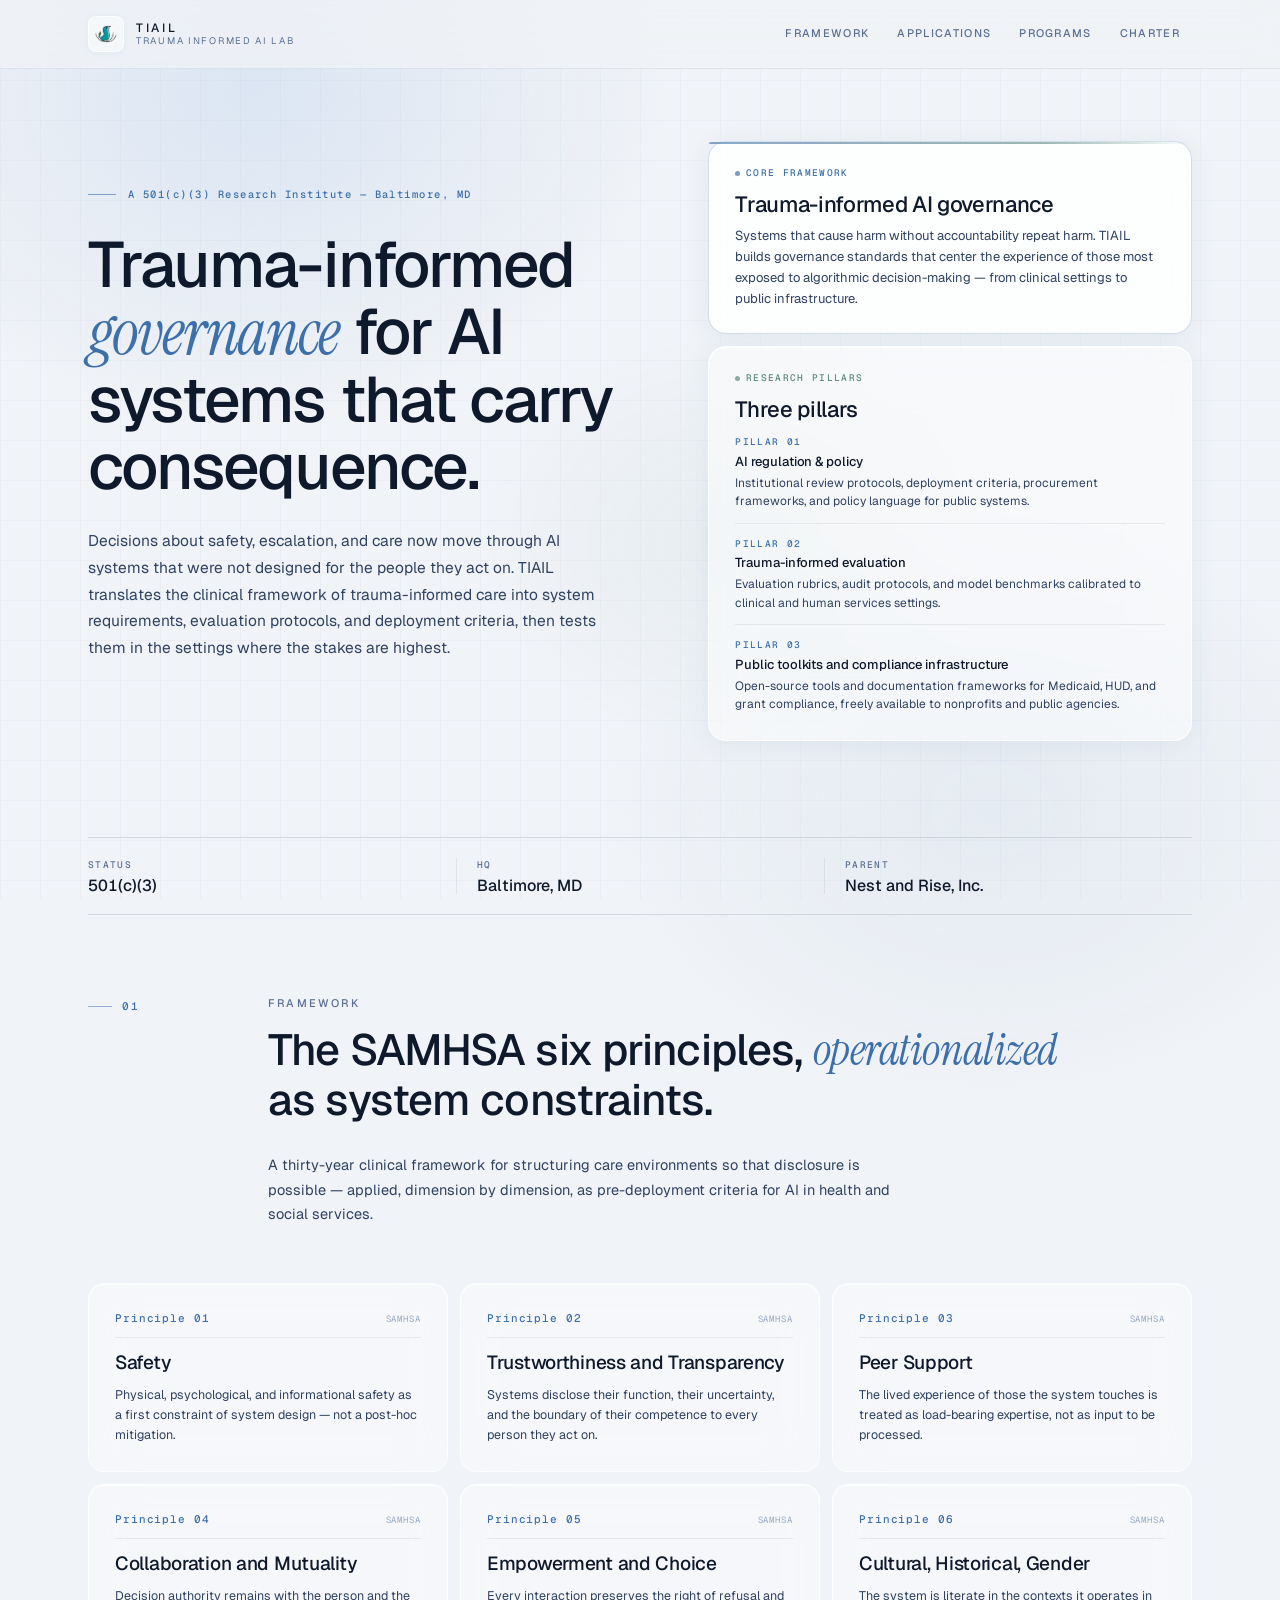
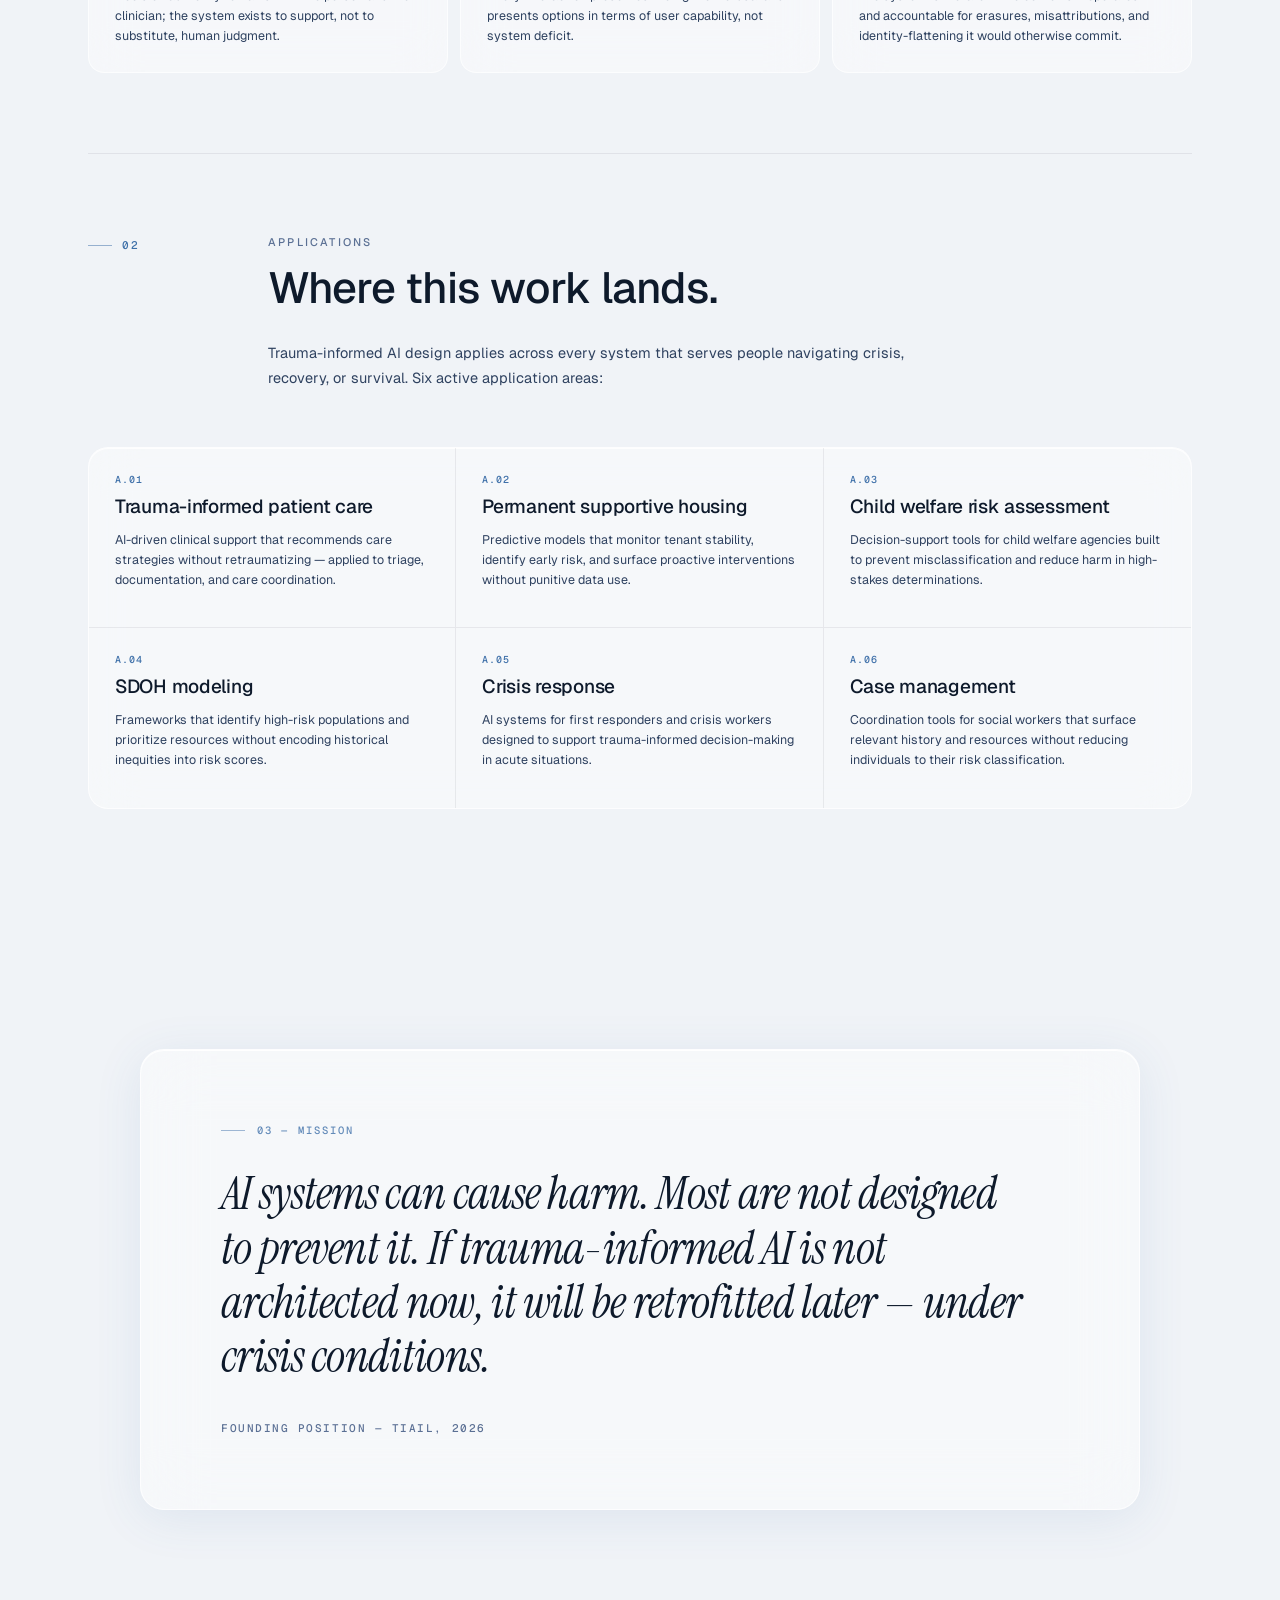
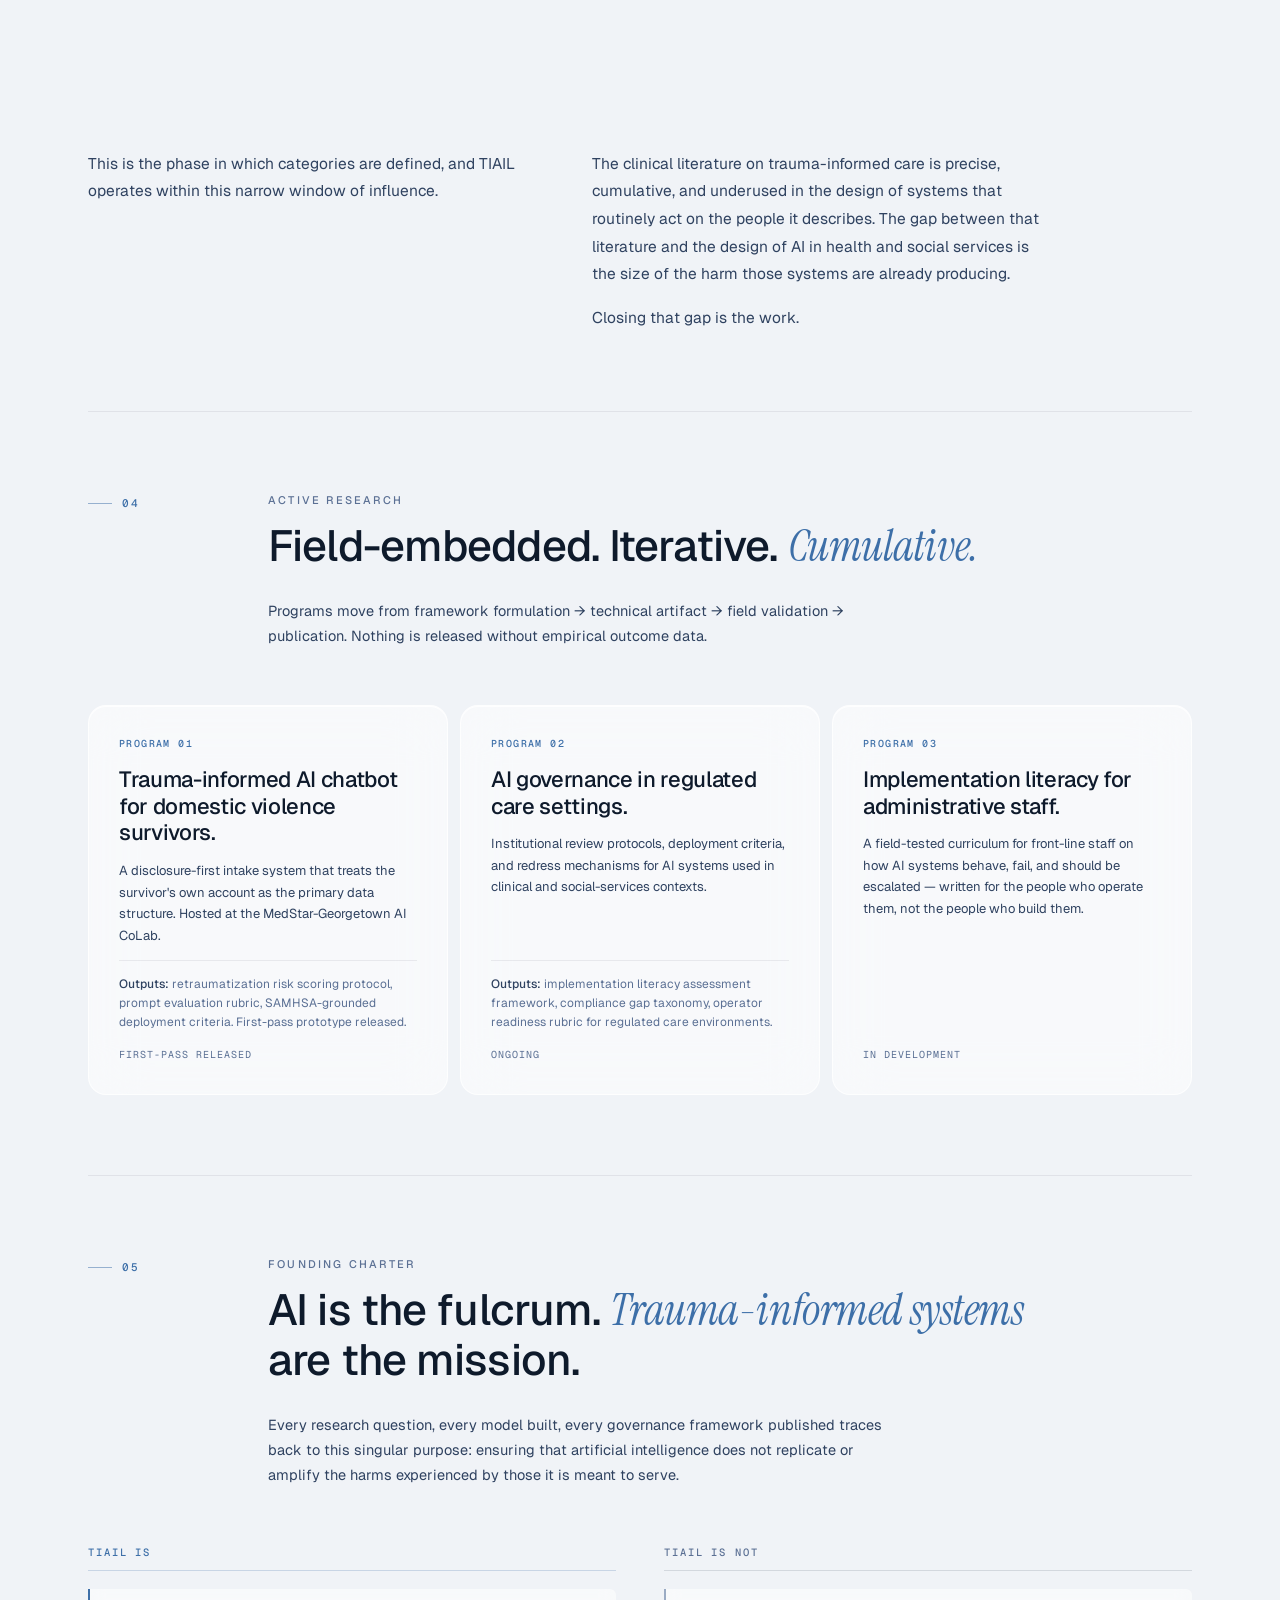
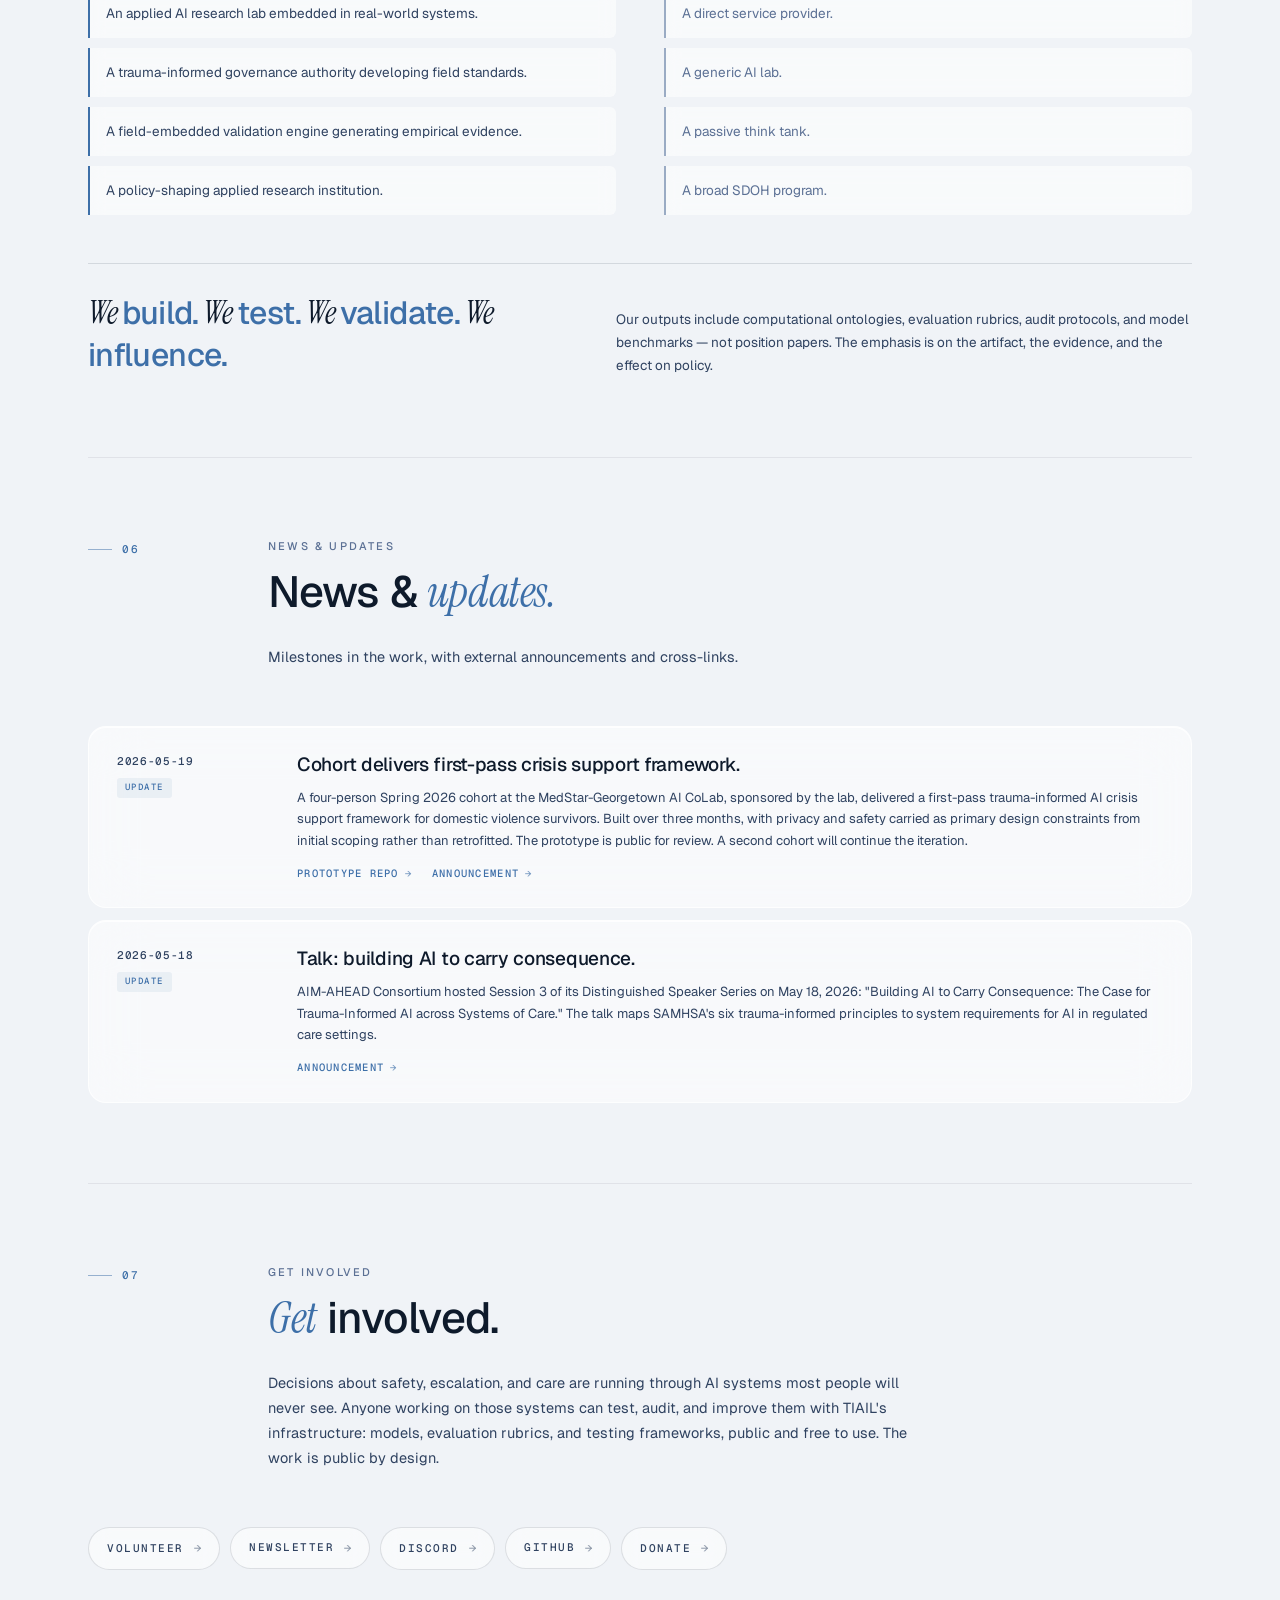
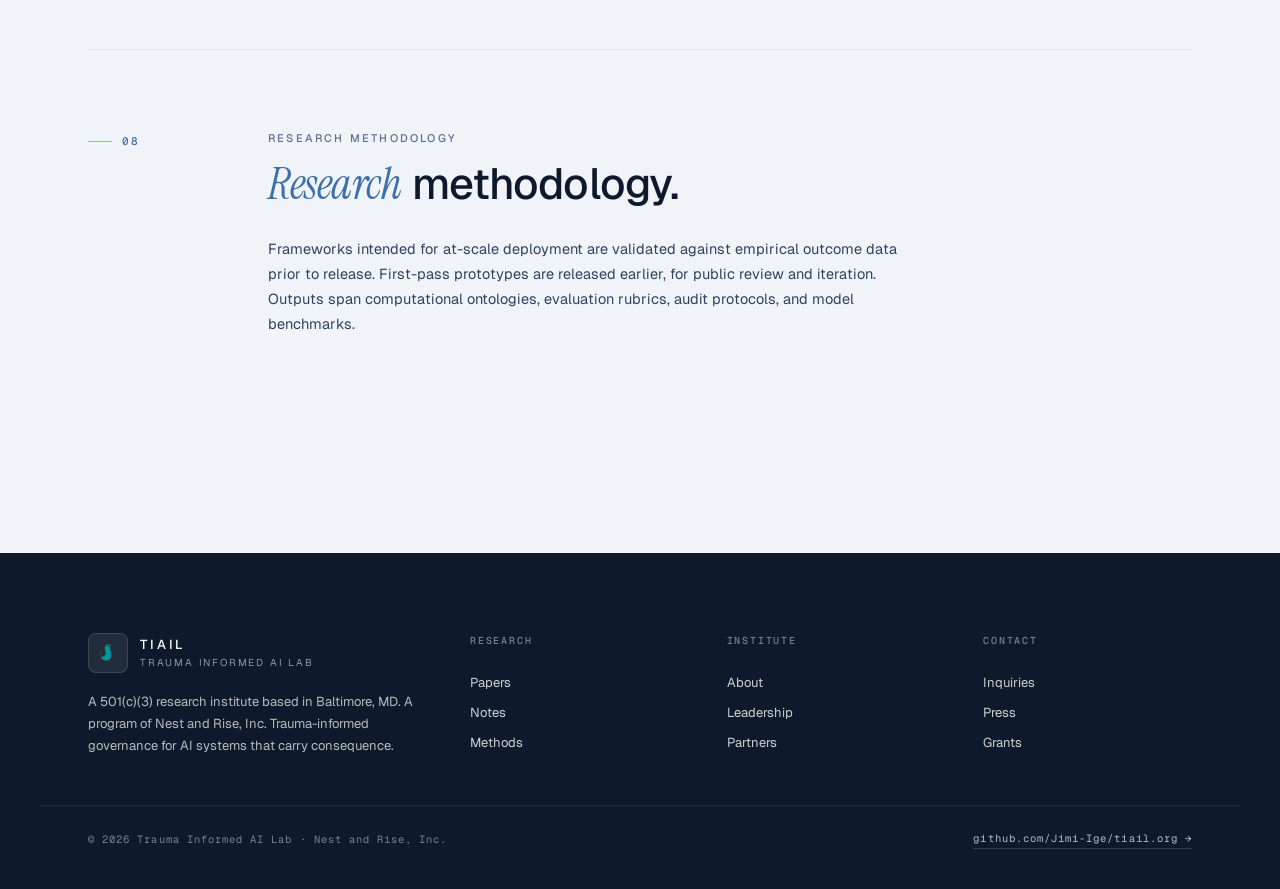
==== commit f66d7b44: "Reframe homepage from nonprofit-needs to society-needs Same voice/framing shift applied to the instr" ====
--- a/index.html
+++ b/index.html
@@ -7,7 +7,1223 @@
 <link rel="preconnect" href="https://fonts.googleapis.com">
 <link rel="preconnect" href="https://fonts.gstatic.com" crossorigin>
 <link href="https://fonts.googleapis.com/css2?family=Instrument+Serif:ital@0;1&family=Geist:wght@300;400;500;600&family=Geist+Mono:wght@400;500&display=swap" rel="stylesheet">
-<link rel="stylesheet" href="/styles.css" />
+<style>
+/* ──────────────── TOKENS ──────────────── */
+:root {
+  /* Canvas */
+  --canvas:       #f0f3f7;
+  --canvas-mid:   #e8ecf2;
+  --canvas-deep:  #dde3ec;
+
+  /* Ink */
+  --ink:          #0e1a2b;
+  --ink-mid:      #2f4260;
+  --ink-soft:     #5b7094;
+  --ink-faint:    #9aabc4;
+
+  /* Blue primary — institutional */
+  --primary:      #3d6fa8;
+  --primary-hi:   #4f83bc;
+  --primary-lo:   #2d5687;
+  --primary-soft: rgba(61, 111, 168, 0.08);
+  --primary-mid:  rgba(61, 111, 168, 0.22);
+
+  /* Supporting */
+  --sage:         #5a8a7a;
+  --steel:        #5b7fa6;
+
+  /* Teal — reserved for Nest and Rise parent-mark reference */
+  --teal:         #2AADA8;
+
+  /* Hairlines + glass */
+  --rule:         rgba(14, 26, 43, 0.12);
+  --rule-soft:    rgba(14, 26, 43, 0.07);
+  --glass:        rgba(255, 255, 255, 0.55);
+  --glass-strong: rgba(255, 255, 255, 0.72);
+  --glass-shadow: rgba(61, 111, 168, 0.08);
+
+  /* Type */
+  --f-display:    'Geist', system-ui, sans-serif;
+  --f-body:       'Geist', system-ui, sans-serif;
+  --f-mono:       'Geist Mono', ui-monospace, monospace;
+  --f-italic:     'Instrument Serif', Georgia, serif;
+
+  /* Density — controlled by Tweaks */
+  --pad-section:  96px;
+  --gap-card:     14px;
+  --col-max:      1200px;
+}
+
+[data-density="comfortable"] { --pad-section: 120px; --gap-card: 18px; }
+[data-density="dense"]       { --pad-section: 80px;  --gap-card: 12px; }
+[data-density="compact"]     { --pad-section: 56px;  --gap-card: 10px; }
+
+*, *::before, *::after { box-sizing: border-box; margin: 0; padding: 0; }
+
+/* ──────────────── BASE ──────────────── */
+html, body {
+  background: var(--canvas);
+  color: var(--ink);
+  font-family: var(--f-body);
+  font-weight: 400;
+  font-size: 14px;
+  line-height: 1.55;
+  -webkit-font-smoothing: antialiased;
+  text-rendering: optimizeLegibility;
+}
+
+body { overflow-x: hidden; }
+
+img { max-width: 100%; display: block; }
+
+/* ──────────────── ATMOSPHERE ──────────────── */
+.bg { position: fixed; inset: 0; z-index: 0; pointer-events: none; }
+.bg::before {
+  content: '';
+  position: absolute;
+  top: -30%; left: -15%;
+  width: 70%; height: 80%;
+  background: radial-gradient(ellipse, rgba(180, 205, 235, 0.35) 0%, transparent 65%);
+  animation: drift 22s ease-in-out infinite;
+}
+.bg::after {
+  content: '';
+  position: absolute;
+  bottom: -25%; right: -10%;
+  width: 65%; height: 70%;
+  background: radial-gradient(ellipse, rgba(200, 215, 230, 0.28) 0%, transparent 65%);
+  animation: drift 28s ease-in-out infinite reverse;
+}
+.bg-accent {
+  position: fixed;
+  top: 35%; right: 22%;
+  width: 42%; height: 50%;
+  background: radial-gradient(ellipse, rgba(90, 138, 122, 0.05) 0%, transparent 65%);
+  z-index: 0; pointer-events: none;
+  animation: drift 32s ease-in-out infinite;
+  animation-delay: -8s;
+}
+.bg-grid {
+  position: fixed; inset: 0; z-index: 1; pointer-events: none;
+  background-image:
+    linear-gradient(rgba(100,130,170,0.035) 1px, transparent 1px),
+    linear-gradient(90deg, rgba(100,130,170,0.035) 1px, transparent 1px);
+  background-size: 40px 40px;
+}
+@keyframes drift {
+  0%, 100% { transform: translate(0, 0) scale(1); }
+  40%      { transform: translate(10px, -14px) scale(1.03); }
+  70%      { transform: translate(-8px, 10px) scale(0.98); }
+}
+@media (prefers-reduced-motion: reduce) {
+  .bg::before, .bg::after, .bg-accent { animation: none; }
+}
+
+/* ──────────────── LAYOUT ──────────────── */
+.wrap {
+  position: relative;
+  z-index: 2;
+  max-width: var(--col-max);
+  margin: 0 auto;
+  padding: 0 48px;
+}
+
+/* ──────────────── HEADER ──────────────── */
+.site-header {
+  position: sticky;
+  top: 0;
+  z-index: 40;
+  background: rgba(240, 243, 247, 0.78);
+  backdrop-filter: blur(16px);
+  -webkit-backdrop-filter: blur(16px);
+  border-bottom: 1px solid var(--rule-soft);
+}
+.header-inner {
+  display: flex;
+  align-items: center;
+  justify-content: space-between;
+  padding: 16px 48px;
+  max-width: var(--col-max);
+  margin: 0 auto;
+  gap: 24px;
+}
+
+.wordmark { display: flex; align-items: center; gap: 12px; flex-shrink: 0; }
+.wordmark-tile {
+  width: 36px; height: 36px;
+  flex: 0 0 36px;
+  border-radius: 8px;
+  background: rgba(255,255,255,0.4);
+  border: 1px solid rgba(255,255,255,0.6);
+  box-shadow: 0 1px 6px var(--glass-shadow);
+  display: flex; align-items: center; justify-content: center;
+  overflow: hidden;
+  backdrop-filter: blur(12px);
+}
+.wordmark-tile img { width: 26px; height: 26px; flex-shrink: 0; }
+.wordmark-text { display: flex; flex-direction: column; gap: 2px; line-height: 1; }
+.wordmark-main {
+  font-family: var(--f-body);
+  font-weight: 500;
+  font-size: 12px;
+  letter-spacing: 0.22em;
+  text-transform: uppercase;
+  color: var(--ink);
+}
+.wordmark-sub {
+  font-size: 9.5px;
+  letter-spacing: 0.18em;
+  text-transform: uppercase;
+  color: var(--ink-soft);
+}
+
+.nav { display: flex; gap: 4px; }
+.nav a {
+  font-size: 11px;
+  font-weight: 500;
+  letter-spacing: 0.12em;
+  text-transform: uppercase;
+  color: var(--ink-soft);
+  text-decoration: none;
+  padding: 7px 12px;
+  border-radius: 6px;
+  transition: color 0.15s, background 0.15s;
+}
+.nav a:hover { color: var(--primary); background: var(--primary-soft); }
+.nav a.active { color: var(--primary); background: var(--primary-soft); }
+
+.header-meta {
+  display: flex;
+  align-items: center;
+  gap: 10px;
+  font-family: var(--f-mono);
+  font-size: 10.5px;
+  letter-spacing: 0.04em;
+  color: var(--ink-soft);
+}
+.header-meta .dot {
+  width: 6px; height: 6px; border-radius: 50%;
+  background: var(--sage);
+  animation: pulse 2.4s ease-in-out infinite;
+}
+@keyframes pulse {
+  0%, 100% { opacity: 0.5; transform: scale(1); }
+  50%      { opacity: 1;   transform: scale(1.3); }
+}
+
+/* ──────────────── SIDEBAR INDEX ──────────────── */
+.side-index {
+  position: fixed;
+  top: 50%;
+  transform: translateY(-50%);
+  left: 24px;
+  z-index: 20;
+  display: flex;
+  flex-direction: column;
+  gap: 14px;
+  font-family: var(--f-mono);
+  font-size: 9.5px;
+  letter-spacing: 0.08em;
+}
+.side-index a {
+  color: var(--ink-faint);
+  text-decoration: none;
+  display: flex;
+  align-items: center;
+  gap: 10px;
+  padding: 4px 2px;
+  transition: color 0.2s;
+}
+.side-index a::before {
+  content: '';
+  width: 12px; height: 1px;
+  background: currentColor;
+  opacity: 0.6;
+  transition: width 0.25s, opacity 0.25s;
+}
+.side-index a:hover,
+.side-index a.active {
+  color: var(--primary);
+}
+.side-index a.active::before { width: 24px; opacity: 1; }
+.side-index a .n { font-weight: 500; }
+.side-index a .t { font-size: 9px; text-transform: uppercase; opacity: 0.8; }
+@media (max-width: 1180px) { .side-index { display: none; } }
+
+/* ──────────────── SECTION SCAFFOLD ──────────────── */
+.section {
+  padding: var(--pad-section) 0;
+  position: relative;
+}
+.section + .section { border-top: 1px solid var(--rule-soft); }
+
+.sec-head {
+  display: grid;
+  grid-template-columns: 140px 1fr;
+  gap: 40px;
+  align-items: baseline;
+  margin-bottom: 56px;
+}
+.sec-n {
+  font-family: var(--f-mono);
+  font-size: 11px;
+  font-weight: 500;
+  letter-spacing: 0.14em;
+  color: var(--primary);
+  display: flex;
+  align-items: center;
+  gap: 10px;
+  text-transform: uppercase;
+}
+.sec-n::before {
+  content: '';
+  width: 24px; height: 1px;
+  background: var(--primary);
+  opacity: 0.5;
+}
+.sec-label {
+  font-family: var(--f-body);
+  font-size: 11px;
+  font-weight: 500;
+  letter-spacing: 0.2em;
+  text-transform: uppercase;
+  color: var(--ink-soft);
+  margin-bottom: 12px;
+}
+.sec-title {
+  font-family: var(--f-display);
+  font-weight: 500;
+  font-size: clamp(32px, 3.4vw, 44px);
+  line-height: 1.15;
+  letter-spacing: -0.02em;
+  color: var(--ink);
+  max-width: 820px;
+  text-wrap: pretty;
+}
+.sec-title em { font-family: var(--f-italic); font-style: italic; color: var(--primary); font-weight: 400; letter-spacing: -0.01em; }
+.sec-intro {
+  font-size: 14.5px;
+  line-height: 1.72;
+  color: var(--ink-mid);
+  max-width: 640px;
+  margin-top: 28px;
+}
+
+/* ──────────────── HERO ──────────────── */
+.hero {
+  padding: 72px 0 56px;
+  display: grid;
+  grid-template-columns: 1.15fr 1fr;
+  gap: 64px;
+  align-items: center;
+}
+.hero-eyebrow {
+  font-family: var(--f-mono);
+  font-size: 10.5px;
+  font-weight: 500;
+  letter-spacing: 0.14em;
+  color: var(--primary);
+  display: flex;
+  align-items: center;
+  gap: 12px;
+  margin-bottom: 28px;
+}
+.hero-eyebrow::before {
+  content: '';
+  width: 28px; height: 1px;
+  background: var(--primary);
+  opacity: 0.6;
+}
+.hero-title {
+  font-family: var(--f-display);
+  font-weight: 500;
+  font-size: clamp(44px, 5vw, 68px);
+  line-height: 1.05;
+  letter-spacing: -0.03em;
+  color: var(--ink);
+  margin-bottom: 28px;
+  text-wrap: pretty;
+}
+.hero-title em { font-family: var(--f-italic); font-style: italic; color: var(--primary); font-weight: 400; letter-spacing: -0.02em; }
+.hero-body {
+  font-size: 15.5px;
+  line-height: 1.72;
+  color: var(--ink-mid);
+  max-width: 520px;
+  margin-bottom: 34px;
+}
+.hero-credibility {
+  font-family: var(--f-body);
+  font-size: 12.5px;
+  font-weight: 500;
+  letter-spacing: 0.04em;
+  color: var(--ink-mid);
+  padding-top: 18px;
+  border-top: 1px solid var(--rule-soft);
+  display: flex;
+  align-items: center;
+  gap: 14px;
+}
+.hero-credibility .tag {
+  font-family: var(--f-mono);
+  font-size: 9.5px;
+  font-weight: 500;
+  letter-spacing: 0.14em;
+  text-transform: uppercase;
+  color: var(--primary);
+  padding: 3px 8px;
+  background: var(--primary-soft);
+  border-radius: 3px;
+}
+
+/* Hero right — glass card stack */
+.hero-stack { display: flex; flex-direction: column; gap: 12px; }
+.card {
+  background: rgba(255,255,255,0.48);
+  border: 1px solid rgba(255,255,255,0.75);
+  border-radius: 18px;
+  padding: 24px 26px;
+  backdrop-filter: blur(28px) saturate(1.1);
+  -webkit-backdrop-filter: blur(28px) saturate(1.1);
+  box-shadow: 0 4px 24px var(--glass-shadow), inset 0 1px 0 rgba(255,255,255,0.9);
+  position: relative;
+}
+.card.featured {
+  background: rgba(255,255,255,0.85);
+  border-color: var(--primary-mid);
+}
+.card.featured::before {
+  content: '';
+  position: absolute;
+  top: 0; left: 0; right: 0;
+  height: 2px;
+  background: linear-gradient(90deg, var(--primary) 0%, var(--sage) 70%, transparent 100%);
+  border-radius: 12px 12px 0 0;
+  opacity: 0.6;
+}
+.card-tag {
+  font-family: var(--f-mono);
+  font-size: 9.5px;
+  font-weight: 500;
+  letter-spacing: 0.14em;
+  text-transform: uppercase;
+  color: var(--primary);
+  margin-bottom: 10px;
+  display: flex;
+  align-items: center;
+  gap: 6px;
+}
+.card-tag.sage { color: var(--sage); }
+.card-tag .dot {
+  width: 5px; height: 5px; border-radius: 50%;
+  background: currentColor; opacity: 0.7;
+}
+.card-title {
+  font-family: var(--f-display);
+  font-weight: 500;
+  font-size: 22px;
+  line-height: 1.2;
+  color: var(--ink);
+  margin-bottom: 8px;
+  letter-spacing: -0.015em;
+}
+.card-body {
+  font-size: 13px;
+  line-height: 1.62;
+  color: var(--ink-mid);
+}
+
+/* ──────────────── MASTHEAD DATA STRIP ──────────────── */
+.masthead {
+  display: grid;
+  grid-template-columns: repeat(3, 1fr);
+  border-top: 1px solid var(--rule);
+  border-bottom: 1px solid var(--rule);
+  padding: 20px 0;
+  margin: 40px 0 0;
+}
+.masthead > div + div { border-left: 1px solid var(--rule-soft); padding-left: 20px; }
+.masthead > div { padding: 0 20px; }
+.masthead > div:first-child { padding-left: 0; }
+.mh-label {
+  font-family: var(--f-mono);
+  font-size: 9.5px;
+  font-weight: 500;
+  letter-spacing: 0.14em;
+  text-transform: uppercase;
+  color: var(--ink-soft);
+  margin-bottom: 6px;
+}
+.mh-value {
+  font-family: var(--f-display);
+  font-weight: 400;
+  font-size: 22px;
+  line-height: 1;
+  color: var(--ink);
+  letter-spacing: -0.01em;
+  font-variant-numeric: tabular-nums;
+}
+.mh-value.small { font-size: 16px; font-family: var(--f-body); font-weight: 500; letter-spacing: 0; }
+
+/* ──────────────── PRINCIPLES ──────────────── */
+.principles {
+  display: grid;
+  grid-template-columns: repeat(3, 1fr);
+  gap: var(--gap-card);
+}
+.principle {
+  padding: 26px;
+  background: rgba(255,255,255,0.38);
+  border: 1px solid rgba(255,255,255,0.65);
+  border-radius: 16px;
+  display: flex;
+  flex-direction: column;
+  gap: 10px;
+  backdrop-filter: blur(24px) saturate(1.1);
+  -webkit-backdrop-filter: blur(24px) saturate(1.1);
+  box-shadow: inset 0 1px 0 rgba(255,255,255,0.8);
+}
+.principle-head {
+  display: flex;
+  align-items: baseline;
+  justify-content: space-between;
+  border-bottom: 1px solid var(--rule-soft);
+  padding-bottom: 10px;
+  margin-bottom: 4px;
+}
+.principle-n {
+  font-family: var(--f-mono);
+  font-size: 11px;
+  font-weight: 500;
+  letter-spacing: 0.08em;
+  color: var(--primary);
+}
+.principle-tag {
+  font-family: var(--f-mono);
+  font-size: 9px;
+  letter-spacing: 0.1em;
+  color: var(--ink-faint);
+  text-transform: uppercase;
+}
+.principle-t {
+  font-family: var(--f-display);
+  font-weight: 500;
+  font-size: 19px;
+  line-height: 1.2;
+  color: var(--ink);
+  letter-spacing: -0.015em;
+}
+.principle-d {
+  font-size: 12.5px;
+  line-height: 1.6;
+  color: var(--ink-mid);
+}
+
+/* ──────────────── APPLICATIONS GRID ──────────────── */
+.apps {
+  display: grid;
+  grid-template-columns: repeat(3, 1fr);
+  gap: 0;
+  border: 1px solid rgba(255,255,255,0.7);
+  border-radius: 20px;
+  overflow: hidden;
+  background: rgba(255,255,255,0.4);
+  backdrop-filter: blur(24px) saturate(1.1);
+  -webkit-backdrop-filter: blur(24px) saturate(1.1);
+  box-shadow: inset 0 1px 0 rgba(255,255,255,0.8);
+}
+.app {
+  padding: 24px 26px;
+  border-right: 1px solid var(--rule-soft);
+  border-bottom: 1px solid var(--rule-soft);
+  display: flex;
+  flex-direction: column;
+  gap: 8px;
+  min-height: 180px;
+  transition: background 0.2s;
+}
+.app:hover { background: rgba(255,255,255,0.4); }
+.app:nth-child(3n) { border-right: none; }
+.app:nth-last-child(-n+3) { border-bottom: none; }
+.app-n {
+  font-family: var(--f-mono);
+  font-size: 10px;
+  font-weight: 500;
+  letter-spacing: 0.1em;
+  color: var(--primary);
+}
+.app-t {
+  font-family: var(--f-display);
+  font-weight: 500;
+  font-size: 19px;
+  line-height: 1.2;
+  color: var(--ink);
+  letter-spacing: -0.015em;
+  margin-bottom: 4px;
+}
+.app-d {
+  font-size: 12.5px;
+  line-height: 1.6;
+  color: var(--ink-mid);
+}
+
+/* ──────────────── PULL-QUOTE BAND ──────────────── */
+.pullquote {
+  padding: 120px 0;
+  margin: 40px 0;
+  position: relative;
+}
+.pullquote-inner {
+  position: relative;
+  max-width: 1000px;
+  margin: 0 auto;
+  padding: 72px 80px;
+  background: rgba(255, 255, 255, 0.42);
+  border: 1px solid rgba(255, 255, 255, 0.7);
+  border-radius: 24px;
+  backdrop-filter: blur(32px) saturate(1.1);
+  -webkit-backdrop-filter: blur(32px) saturate(1.1);
+  box-shadow: 0 8px 48px rgba(61,111,168,0.10), inset 0 1px 0 rgba(255,255,255,0.9);
+}
+.pullquote-label {
+  font-family: var(--f-mono);
+  font-size: 10.5px;
+  font-weight: 500;
+  letter-spacing: 0.2em;
+  text-transform: uppercase;
+  color: var(--primary);
+  margin-bottom: 28px;
+  display: flex;
+  align-items: center;
+  gap: 12px;
+  opacity: 0.8;
+}
+.pullquote-label::before {
+  content: '';
+  width: 24px; height: 1px;
+  background: var(--primary);
+  opacity: 0.6;
+}
+.pullquote-text {
+  font-family: var(--f-italic);
+  font-weight: 400;
+  font-style: italic;
+  font-size: clamp(32px, 3.6vw, 48px);
+  line-height: 1.18;
+  letter-spacing: -0.015em;
+  color: var(--ink);
+  text-wrap: pretty;
+}
+.pullquote-text strong { font-family: var(--f-display); font-style: normal; font-weight: 500; color: var(--primary); letter-spacing: -0.02em; }
+.pullquote-attr {
+  margin-top: 36px;
+  font-family: var(--f-mono);
+  font-size: 11px;
+  font-weight: 500;
+  letter-spacing: 0.14em;
+  color: var(--ink-soft);
+  text-transform: uppercase;
+}
+
+/* ──────────────── MISSION ──────────────── */
+.mission-body {
+  font-size: 15.5px;
+  line-height: 1.78;
+  color: var(--ink-mid);
+  column-count: 2;
+  column-gap: 48px;
+  max-width: 960px;
+}
+.mission-body p { break-inside: avoid; margin-bottom: 16px; }
+.mission-body p:last-child { margin-bottom: 0; }
+
+/* ──────────────── PROGRAMS ──────────────── */
+.programs {
+  display: grid;
+  grid-template-columns: repeat(3, 1fr);
+  gap: var(--gap-card);
+}
+.program {
+  padding: 30px 30px 32px;
+  background: rgba(255,255,255,0.5);
+  border: 1px solid rgba(255,255,255,0.75);
+  border-radius: 18px;
+  backdrop-filter: blur(28px) saturate(1.1);
+  -webkit-backdrop-filter: blur(28px) saturate(1.1);
+  box-shadow: inset 0 1px 0 rgba(255,255,255,0.85);
+  display: flex;
+  flex-direction: column;
+  gap: 14px;
+  min-height: 360px;
+  position: relative;
+}
+.program-label {
+  font-family: var(--f-mono);
+  font-size: 10px;
+  font-weight: 500;
+  letter-spacing: 0.14em;
+  color: var(--primary);
+  text-transform: uppercase;
+}
+.program-title {
+  font-family: var(--f-display);
+  font-weight: 500;
+  font-size: 22px;
+  line-height: 1.22;
+  color: var(--ink);
+  letter-spacing: -0.015em;
+}
+.program-body {
+  font-size: 13px;
+  line-height: 1.65;
+  color: var(--ink-mid);
+}
+.program-artifacts {
+  font-size: 12px;
+  line-height: 1.6;
+  color: var(--ink-soft);
+  padding-top: 14px;
+  border-top: 1px solid var(--rule-soft);
+  margin-top: auto;
+}
+.program-artifacts b { color: var(--ink-mid); font-weight: 500; }
+.program-partner {
+  font-family: var(--f-mono);
+  font-size: 10px;
+  letter-spacing: 0.1em;
+  text-transform: uppercase;
+  color: var(--ink-soft);
+}
+
+/* ──────────────── CHARTER ──────────────── */
+.charter-grid {
+  display: grid;
+  grid-template-columns: 1fr 1fr;
+  gap: 48px;
+}
+.charter-col-head {
+  font-family: var(--f-mono);
+  font-size: 10.5px;
+  font-weight: 500;
+  letter-spacing: 0.18em;
+  text-transform: uppercase;
+  color: var(--primary);
+  margin-bottom: 18px;
+  padding-bottom: 10px;
+  border-bottom: 1px solid var(--primary-mid);
+}
+.charter-col-head.not { color: var(--ink-soft); border-bottom-color: var(--rule); }
+.charter-list { display: flex; flex-direction: column; gap: 10px; }
+.charter-item {
+  padding: 14px 16px;
+  font-size: 13.5px;
+  line-height: 1.55;
+  color: var(--ink-mid);
+  background: var(--glass);
+  border-left: 2px solid var(--primary);
+  border-radius: 0 6px 6px 0;
+  backdrop-filter: blur(8px);
+}
+.charter-list.not .charter-item { border-left-color: var(--ink-faint); color: var(--ink-soft); }
+
+.charter-close {
+  margin-top: 48px;
+  padding-top: 28px;
+  border-top: 1px solid var(--rule);
+  display: grid;
+  grid-template-columns: 1fr 1.2fr;
+  gap: 48px;
+  align-items: baseline;
+}
+.charter-close-verbs {
+  font-family: var(--f-italic);
+  font-style: italic;
+  font-weight: 400;
+  font-size: 32px;
+  line-height: 1.3;
+  color: var(--ink);
+  letter-spacing: -0.015em;
+}
+.charter-close-verbs span { font-family: var(--f-display); color: var(--primary); font-style: normal; font-weight: 500; letter-spacing: -0.02em; }
+.charter-close-body {
+  font-size: 13.5px;
+  line-height: 1.7;
+  color: var(--ink-mid);
+}
+
+/* ──────────────── PARTNERS ──────────────── */
+.partners {
+  display: grid;
+  grid-template-columns: repeat(4, 1fr);
+  border: 1px solid rgba(255,255,255,0.7);
+  border-radius: 20px;
+  overflow: hidden;
+  background: rgba(255,255,255,0.4);
+  backdrop-filter: blur(24px) saturate(1.1);
+  -webkit-backdrop-filter: blur(24px) saturate(1.1);
+  box-shadow: inset 0 1px 0 rgba(255,255,255,0.8);
+}
+.partner {
+  padding: 22px 24px;
+  border-right: 1px solid var(--rule-soft);
+  display: flex;
+  flex-direction: column;
+  gap: 10px;
+  min-height: 130px;
+}
+.partner:last-child { border-right: none; }
+.partner-name {
+  font-family: var(--f-display);
+  font-weight: 500;
+  font-size: 18px;
+  line-height: 1.22;
+  color: var(--ink);
+  letter-spacing: -0.015em;
+}
+.partner-kind {
+  font-family: var(--f-mono);
+  font-size: 9.5px;
+  letter-spacing: 0.12em;
+  text-transform: uppercase;
+  color: var(--ink-soft);
+  margin-top: auto;
+}
+
+/* ──────────────── IDENTITY ──────────────── */
+.identity-grid {
+  display: grid;
+  grid-template-columns: 1.4fr 1fr;
+  gap: 40px;
+  margin-top: 24px;
+}
+.parent-card {
+  padding: 36px;
+  background: var(--glass-strong);
+  border: 1px solid rgba(255,255,255,0.85);
+  border-radius: 12px;
+  backdrop-filter: blur(20px);
+  display: grid;
+  grid-template-columns: auto 1fr;
+  gap: 32px;
+  align-items: center;
+}
+.parent-mark-tile {
+  width: 140px; height: 140px;
+  border-radius: 14px;
+  background: rgba(255,255,255,0.28);
+  border: 1px solid rgba(255,255,255,0.55);
+  box-shadow: inset 0 1px 0 rgba(255,255,255,0.6);
+  display: flex; align-items: center; justify-content: center;
+  backdrop-filter: blur(16px);
+}
+.parent-mark-tile img { width: 100px; height: 100px; }
+.parent-heading {
+  font-family: var(--f-display);
+  font-weight: 500;
+  font-size: 26px;
+  line-height: 1.2;
+  color: var(--ink);
+  margin-bottom: 12px;
+  letter-spacing: -0.02em;
+}
+.parent-heading em { font-family: var(--f-italic); font-style: italic; color: var(--primary); font-weight: 400; letter-spacing: -0.01em; }
+.parent-body {
+  font-size: 13.5px;
+  line-height: 1.65;
+  color: var(--ink-mid);
+  margin-bottom: 14px;
+}
+.parent-tag {
+  display: inline-flex;
+  align-items: center;
+  gap: 8px;
+  font-family: var(--f-mono);
+  font-size: 10px;
+  letter-spacing: 0.12em;
+  text-transform: uppercase;
+  color: var(--ink-soft);
+  padding: 5px 10px;
+  border: 1px solid var(--rule);
+  border-radius: 100px;
+  background: rgba(255,255,255,0.4);
+}
+.parent-tag .sw { width: 10px; height: 10px; border-radius: 50%; background: var(--teal); }
+
+.swatch-col { display: flex; flex-direction: column; gap: 10px; }
+.swatch-row {
+  display: grid;
+  grid-template-columns: 72px 1fr auto;
+  gap: 16px;
+  align-items: center;
+  padding: 14px 16px;
+  background: var(--glass);
+  border: 1px solid var(--rule-soft);
+  border-radius: 8px;
+  backdrop-filter: blur(8px);
+}
+.swatch-chip { height: 44px; border-radius: 6px; border: 1px solid var(--rule-soft); }
+.swatch-name {
+  font-family: var(--f-body);
+  font-weight: 500;
+  font-size: 12.5px;
+  color: var(--ink);
+  margin-bottom: 2px;
+}
+.swatch-role {
+  font-family: var(--f-mono);
+  font-size: 10px;
+  letter-spacing: 0.1em;
+  text-transform: uppercase;
+  color: var(--ink-soft);
+}
+.swatch-hex {
+  font-family: var(--f-mono);
+  font-size: 11px;
+  color: var(--ink-mid);
+  letter-spacing: 0.04em;
+  font-variant-numeric: tabular-nums;
+}
+
+.type-specimen {
+  margin-top: 32px;
+  padding: 32px 36px;
+  background: var(--glass-strong);
+  border: 1px solid rgba(255,255,255,0.85);
+  border-radius: 12px;
+  backdrop-filter: blur(20px);
+}
+.type-row {
+  display: grid;
+  grid-template-columns: 160px 1fr;
+  gap: 32px;
+  padding: 18px 0;
+  border-top: 1px solid var(--rule-soft);
+  align-items: baseline;
+}
+.type-row:first-child { border-top: none; padding-top: 0; }
+.type-meta {
+  font-family: var(--f-mono);
+  font-size: 10px;
+  letter-spacing: 0.1em;
+  text-transform: uppercase;
+  color: var(--ink-soft);
+  line-height: 1.6;
+}
+.type-sample {
+  font-family: var(--f-display);
+  color: var(--ink);
+  line-height: 1.1;
+  letter-spacing: -0.02em;
+  font-weight: 500;
+}
+
+/* ──────────────── FOOTER ──────────────── */
+.footer {
+  background: var(--ink);
+  color: #dfe7f2;
+  padding: 80px 0 40px;
+  margin-top: 80px;
+  position: relative;
+  z-index: 5;
+}
+.footer-grid {
+  display: grid;
+  grid-template-columns: 1.6fr 1fr 1fr 1fr;
+  gap: 48px;
+  max-width: var(--col-max);
+  margin: 0 auto;
+  padding: 0 48px 48px;
+  border-bottom: 1px solid rgba(255,255,255,0.08);
+}
+.footer-brand { display: flex; flex-direction: column; gap: 18px; max-width: 340px; }
+.footer-tile {
+  width: 40px; height: 40px;
+  border-radius: 8px;
+  background: rgba(255,255,255,0.08);
+  border: 1px solid rgba(255,255,255,0.12);
+  display: flex; align-items: center; justify-content: center;
+  overflow: hidden;
+}
+.footer-tile img { width: 30px; height: 30px; }
+.footer-wm-main {
+  font-family: var(--f-body);
+  font-weight: 500;
+  font-size: 13px;
+  letter-spacing: 0.22em;
+  text-transform: uppercase;
+  color: #fff;
+}
+.footer-wm-sub {
+  font-size: 10px;
+  letter-spacing: 0.18em;
+  text-transform: uppercase;
+  color: rgba(255,255,255,0.55);
+}
+.footer-desc { font-size: 13px; line-height: 1.7; color: rgba(255,255,255,0.7); }
+.footer-col-head {
+  font-family: var(--f-mono);
+  font-size: 10px;
+  font-weight: 500;
+  letter-spacing: 0.18em;
+  text-transform: uppercase;
+  color: rgba(255,255,255,0.45);
+  margin-bottom: 14px;
+}
+.footer-col { display: flex; flex-direction: column; gap: 10px; }
+.footer-col a, .footer-col span {
+  font-size: 13px;
+  color: rgba(255,255,255,0.8);
+  text-decoration: none;
+  transition: color 0.2s;
+}
+.footer-col a:hover { color: #fff; }
+.footer-bottom {
+  max-width: var(--col-max);
+  margin: 0 auto;
+  padding: 24px 48px 0;
+  display: flex;
+  justify-content: space-between;
+  align-items: center;
+  font-family: var(--f-mono);
+  font-size: 10.5px;
+  letter-spacing: 0.1em;
+  color: rgba(255,255,255,0.45);
+}
+.footer-bottom a {
+  color: rgba(255,255,255,0.7);
+  text-decoration: none;
+  border-bottom: 1px solid rgba(255,255,255,0.15);
+  padding-bottom: 1px;
+}
+.footer-bottom a:hover { color: #fff; }
+
+/* ──────────────── TWEAKS PANEL ──────────────── */
+.tweaks {
+  position: fixed;
+  bottom: 24px; right: 24px;
+  z-index: 60;
+  padding: 18px 20px;
+  min-width: 240px;
+  display: none;
+  flex-direction: column;
+  gap: 14px;
+  background: rgba(255,255,255,0.88);
+  border: 1px solid rgba(255,255,255,0.95);
+  border-radius: 12px;
+  backdrop-filter: blur(20px);
+  box-shadow: 0 6px 24px rgba(61,111,168,0.15);
+}
+.tweaks.visible { display: flex; }
+.tweaks-title {
+  font-family: var(--f-mono);
+  font-size: 10.5px;
+  font-weight: 500;
+  letter-spacing: 0.18em;
+  text-transform: uppercase;
+  color: var(--primary);
+  margin-bottom: 4px;
+}
+.tweak-row { display: flex; flex-direction: column; gap: 6px; }
+.tweak-label {
+  font-family: var(--f-mono);
+  font-size: 9.5px;
+  letter-spacing: 0.12em;
+  text-transform: uppercase;
+  color: var(--ink-soft);
+}
+.tweak-options { display: flex; gap: 6px; flex-wrap: wrap; }
+.tweak-opt {
+  font-family: var(--f-mono);
+  font-size: 10px;
+  padding: 4px 10px;
+  border-radius: 100px;
+  border: 1px solid var(--rule);
+  background: transparent;
+  cursor: pointer;
+  letter-spacing: 0.06em;
+  text-transform: uppercase;
+  color: var(--ink-soft);
+}
+.tweak-opt.active {
+  background: var(--primary);
+  color: #fff;
+  border-color: var(--primary);
+}
+
+/* ──────────────── HERO PILLARS (inside card) ──────────────── */
+.pillar-list { display: flex; flex-direction: column; }
+.pillar-item {
+  padding: 12px 0;
+  border-top: 1px solid var(--rule-soft);
+}
+.pillar-item:first-child { border-top: none; padding-top: 4px; }
+.pillar-item:last-child  { padding-bottom: 2px; }
+.pillar-n {
+  font-family: var(--f-mono);
+  font-size: 9.5px;
+  font-weight: 500;
+  letter-spacing: 0.14em;
+  text-transform: uppercase;
+  color: var(--primary);
+  margin-bottom: 4px;
+}
+.pillar-t {
+  font-family: var(--f-body);
+  font-weight: 500;
+  font-size: 13px;
+  line-height: 1.3;
+  color: var(--ink);
+  letter-spacing: -0.005em;
+  margin-bottom: 3px;
+}
+.pillar-d {
+  font-size: 12px;
+  line-height: 1.55;
+  color: var(--ink-mid);
+}
+
+/* ──────────────── CTA ROW ──────────────── */
+.cta-row {
+  display: flex;
+  flex-wrap: wrap;
+  gap: 10px;
+}
+.cta-btn {
+  display: inline-flex;
+  align-items: center;
+  gap: 10px;
+  font-family: var(--f-mono);
+  font-size: 11px;
+  font-weight: 500;
+  letter-spacing: 0.14em;
+  text-transform: uppercase;
+  color: var(--ink-mid);
+  text-decoration: none;
+  padding: 11px 18px;
+  background: var(--glass);
+  border: 1px solid var(--rule);
+  border-radius: 100px;
+  backdrop-filter: blur(10px) saturate(1.05);
+  -webkit-backdrop-filter: blur(10px) saturate(1.05);
+  transition: color 0.18s, border-color 0.18s, background 0.18s;
+}
+.cta-btn::after {
+  content: '→';
+  font-size: 12px;
+  letter-spacing: 0;
+  opacity: 0.5;
+  transition: opacity 0.18s, transform 0.18s;
+}
+.cta-btn:hover {
+  color: var(--primary);
+  border-color: var(--primary-mid);
+  background: var(--primary-soft);
+}
+.cta-btn:hover::after { opacity: 1; transform: translateX(2px); }
+.cta-btn.disabled {
+  opacity: 0.42;
+  pointer-events: none;
+  border-style: dashed;
+}
+.cta-btn.disabled::after { content: 'TBD'; opacity: 0.8; letter-spacing: 0.14em; }
+
+/* ──────────────── NEWS & UPDATES ──────────────── */
+.news-list { display: flex; flex-direction: column; gap: var(--gap-card); }
+.news-item {
+  display: grid;
+  grid-template-columns: 140px 1fr;
+  gap: 40px;
+  padding: 26px 28px;
+  background: rgba(255,255,255,0.5);
+  border: 1px solid rgba(255,255,255,0.75);
+  border-radius: 18px;
+  backdrop-filter: blur(28px) saturate(1.1);
+  -webkit-backdrop-filter: blur(28px) saturate(1.1);
+  box-shadow: inset 0 1px 0 rgba(255,255,255,0.85);
+}
+.news-meta { display: flex; flex-direction: column; gap: 8px; }
+.news-date {
+  font-family: var(--f-mono);
+  font-size: 11px;
+  font-weight: 500;
+  letter-spacing: 0.06em;
+  color: var(--ink-mid);
+  font-variant-numeric: tabular-nums;
+}
+.news-tag {
+  font-family: var(--f-mono);
+  font-size: 9px;
+  font-weight: 500;
+  letter-spacing: 0.16em;
+  text-transform: uppercase;
+  color: var(--primary);
+  padding: 3px 8px;
+  background: var(--primary-soft);
+  border-radius: 3px;
+  align-self: flex-start;
+}
+.news-body { display: flex; flex-direction: column; gap: 10px; }
+.news-title {
+  font-family: var(--f-display);
+  font-weight: 500;
+  font-size: 19px;
+  line-height: 1.25;
+  letter-spacing: -0.015em;
+  color: var(--ink);
+}
+.news-text {
+  font-size: 13px;
+  line-height: 1.65;
+  color: var(--ink-mid);
+}
+.news-links {
+  display: flex;
+  flex-wrap: wrap;
+  gap: 20px;
+  padding-top: 4px;
+}
+.news-link {
+  font-family: var(--f-mono);
+  font-size: 10.5px;
+  font-weight: 500;
+  letter-spacing: 0.12em;
+  text-transform: uppercase;
+  color: var(--primary);
+  text-decoration: none;
+  display: inline-flex;
+  align-items: center;
+  gap: 6px;
+  transition: color 0.15s;
+}
+.news-link::after { content: '→'; opacity: 0.65; transition: opacity 0.15s, transform 0.15s; }
+.news-link:hover { color: var(--primary-hi); }
+.news-link:hover::after { opacity: 1; transform: translateX(2px); }
+
+/* ──────────────── RESPONSIVE ──────────────── */
+@media (max-width: 1024px) {
+  .hero { grid-template-columns: 1fr; }
+  .principles, .apps, .programs { grid-template-columns: 1fr 1fr; }
+  .partners { grid-template-columns: 1fr 1fr; }
+  .app:nth-child(3n) { border-right: 1px solid var(--rule-soft); }
+  .app:nth-child(2n) { border-right: none; }
+  .charter-grid { grid-template-columns: 1fr; }
+  .charter-close { grid-template-columns: 1fr; }
+  .news-item { grid-template-columns: 1fr; gap: 14px; padding: 22px 22px; }
+  .masthead { grid-template-columns: repeat(2, 1fr); gap: 20px 0; }
+  .mission-body { column-count: 1; }
+  .identity-grid { grid-template-columns: 1fr; }
+  .parent-card { grid-template-columns: 1fr; text-align: left; }
+  .footer-grid { grid-template-columns: 1fr 1fr; }
+}
+@media (max-width: 680px) {
+  .wrap, .header-inner, .footer-grid, .footer-bottom, .pullquote-inner { padding-left: 24px; padding-right: 24px; }
+  .sec-head { grid-template-columns: 1fr; gap: 16px; }
+  .principles, .apps, .programs, .partners { grid-template-columns: 1fr; }
+  .app { border-right: none !important; }
+  .partner { border-right: none; border-bottom: 1px solid var(--rule-soft); }
+  .footer-grid { grid-template-columns: 1fr; }
+}
+</style>
 </head>
 <body data-density="dense">
 
@@ -19,22 +1235,19 @@
 <header class="site-header">
   <div class="header-inner">
     <div class="wordmark">
-      <a href="/">
-        <div class="wordmark-tile">
-          <img src="/assets/nest-and-rise.png" alt="Nest and Rise" />
-        </div>
-        <div class="wordmark-text">
-          <div class="wordmark-main">TIAIL</div>
-          <div class="wordmark-sub">Trauma Informed AI Lab</div>
-        </div>
-      </a>
+      <div class="wordmark-tile">
+        <img src="assets/nest-and-rise.png" alt="Nest and Rise" />
+      </div>
+      <div class="wordmark-text">
+        <div class="wordmark-main">TIAIL</div>
+        <div class="wordmark-sub">Trauma Informed AI Lab</div>
+      </div>
     </div>
     <nav class="nav">
       <a href="#framework" class="active">Framework</a>
       <a href="#applications">Applications</a>
       <a href="#programs">Programs</a>
       <a href="#charter">Charter</a>
-      <a href="/early-instruments/">Instruments</a>
     </nav>
   </div>
 </header>
@@ -49,9 +1262,10 @@
         Trauma-informed <em>governance</em> for AI systems that carry consequence.
       </h1>
       <p class="hero-body">
-        TIAIL translates the clinical framework of trauma-informed care into system requirements,
-        evaluation protocols, and deployment criteria — then tests those requirements in the
-        settings where the stakes are highest.
+        Decisions about safety, escalation, and care now move through AI systems that were not
+        designed for the people they act on. TIAIL translates the clinical framework of
+        trauma-informed care into system requirements, evaluation protocols, and deployment
+        criteria, then tests them in the settings where the stakes are highest.
       </p>
     </div>
     <div class="hero-stack">
@@ -223,7 +1437,7 @@
         <div class="sec-label">News &amp; updates</div>
         <h2 class="sec-title">News &amp; <em>updates.</em></h2>
         <div class="sec-intro">
-          Public milestones from the lab's work in progress. Cross-links to external writing and announcements.
+          Milestones in the work, with external announcements and cross-links.
         </div>
       </div>
     </div>
@@ -256,11 +1470,10 @@
         <div class="news-body">
           <h3 class="news-title">Talk: building AI to carry consequence.</h3>
           <p class="news-text">
-            The lab presented Session 3 of the AIM-AHEAD Consortium's Distinguished Speaker
-            Series on May 18, 2026: "Building AI to Carry Consequence: The Case for
-            Trauma-Informed AI across Systems of Care." The talk maps SAMHSA's six
-            trauma-informed principles to system requirements for AI in regulated care
-            settings.
+            AIM-AHEAD Consortium hosted Session 3 of its Distinguished Speaker Series on May 18,
+            2026: "Building AI to Carry Consequence: The Case for Trauma-Informed AI across
+            Systems of Care." The talk maps SAMHSA's six trauma-informed principles to system
+            requirements for AI in regulated care settings.
           </p>
           <div class="news-links">
             <a class="news-link" href="https://www.linkedin.com/posts/jimi-ige_i-am-very-much-looking-forward-to-this-opportunity-share-7460302025277407232-Pb3P" target="_blank" rel="noopener">Announcement</a>
@@ -278,9 +1491,10 @@
         <div class="sec-label">Get involved</div>
         <h2 class="sec-title"><em>Get</em> involved.</h2>
         <div class="sec-intro">
-          TIAIL's research infrastructure is open. Models, evaluation rubrics, and testing
-          frameworks are freely available to nonprofits, public agencies, and researchers. The
-          work is public by design.
+          Decisions about safety, escalation, and care are running through AI systems most people
+          will never see. Anyone working on those systems can test, audit, and improve them with
+          TIAIL's infrastructure: models, evaluation rubrics, and testing frameworks, public and
+          free to use. The work is public by design.
         </div>
       </div>
     </div>
@@ -318,7 +1532,7 @@
   <div class="footer-grid">
     <div class="footer-brand">
       <div style="display:flex;align-items:center;gap:12px;">
-        <div class="footer-tile"><img src="/assets/nest-and-rise.png" alt="" /></div>
+        <div class="footer-tile"><img src="assets/nest-and-rise.png" alt="" /></div>
         <div>
           <div class="footer-wm-main">TIAIL</div>
           <div class="footer-wm-sub">Trauma Informed AI Lab</div>
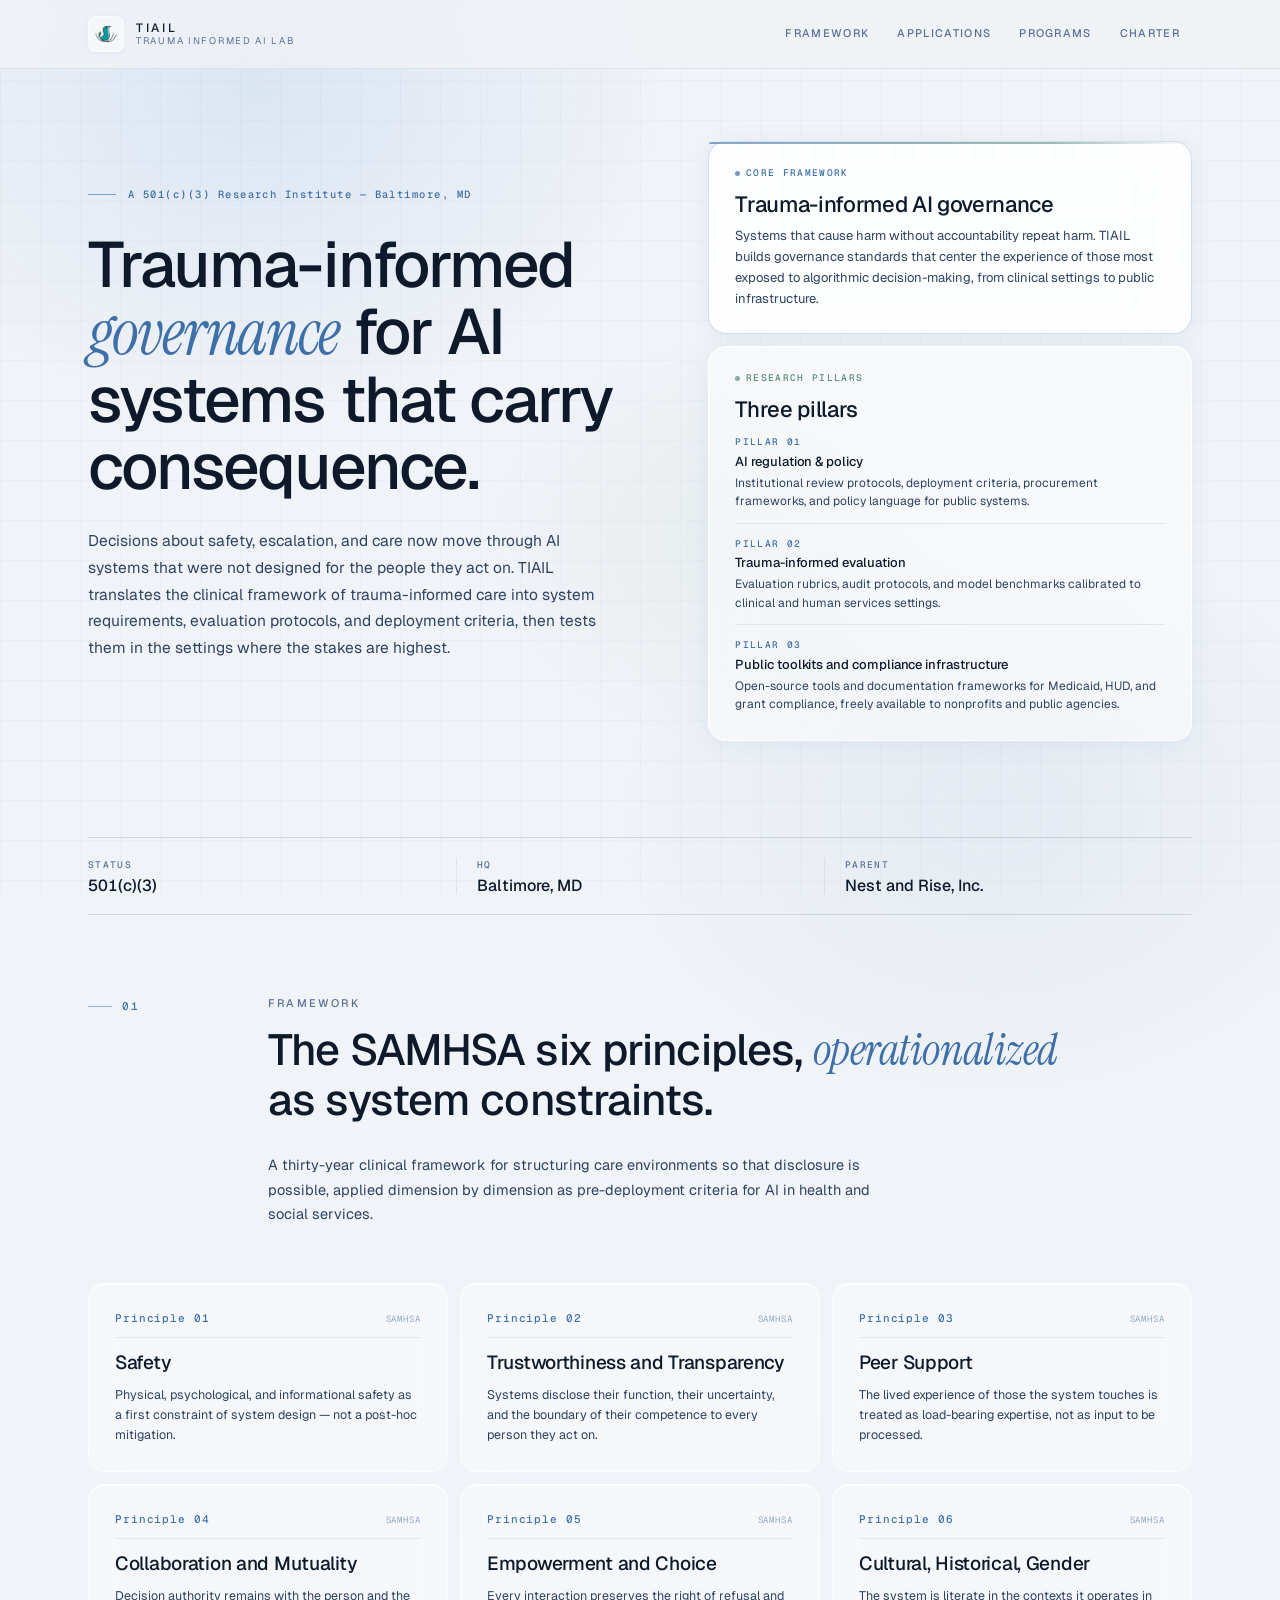
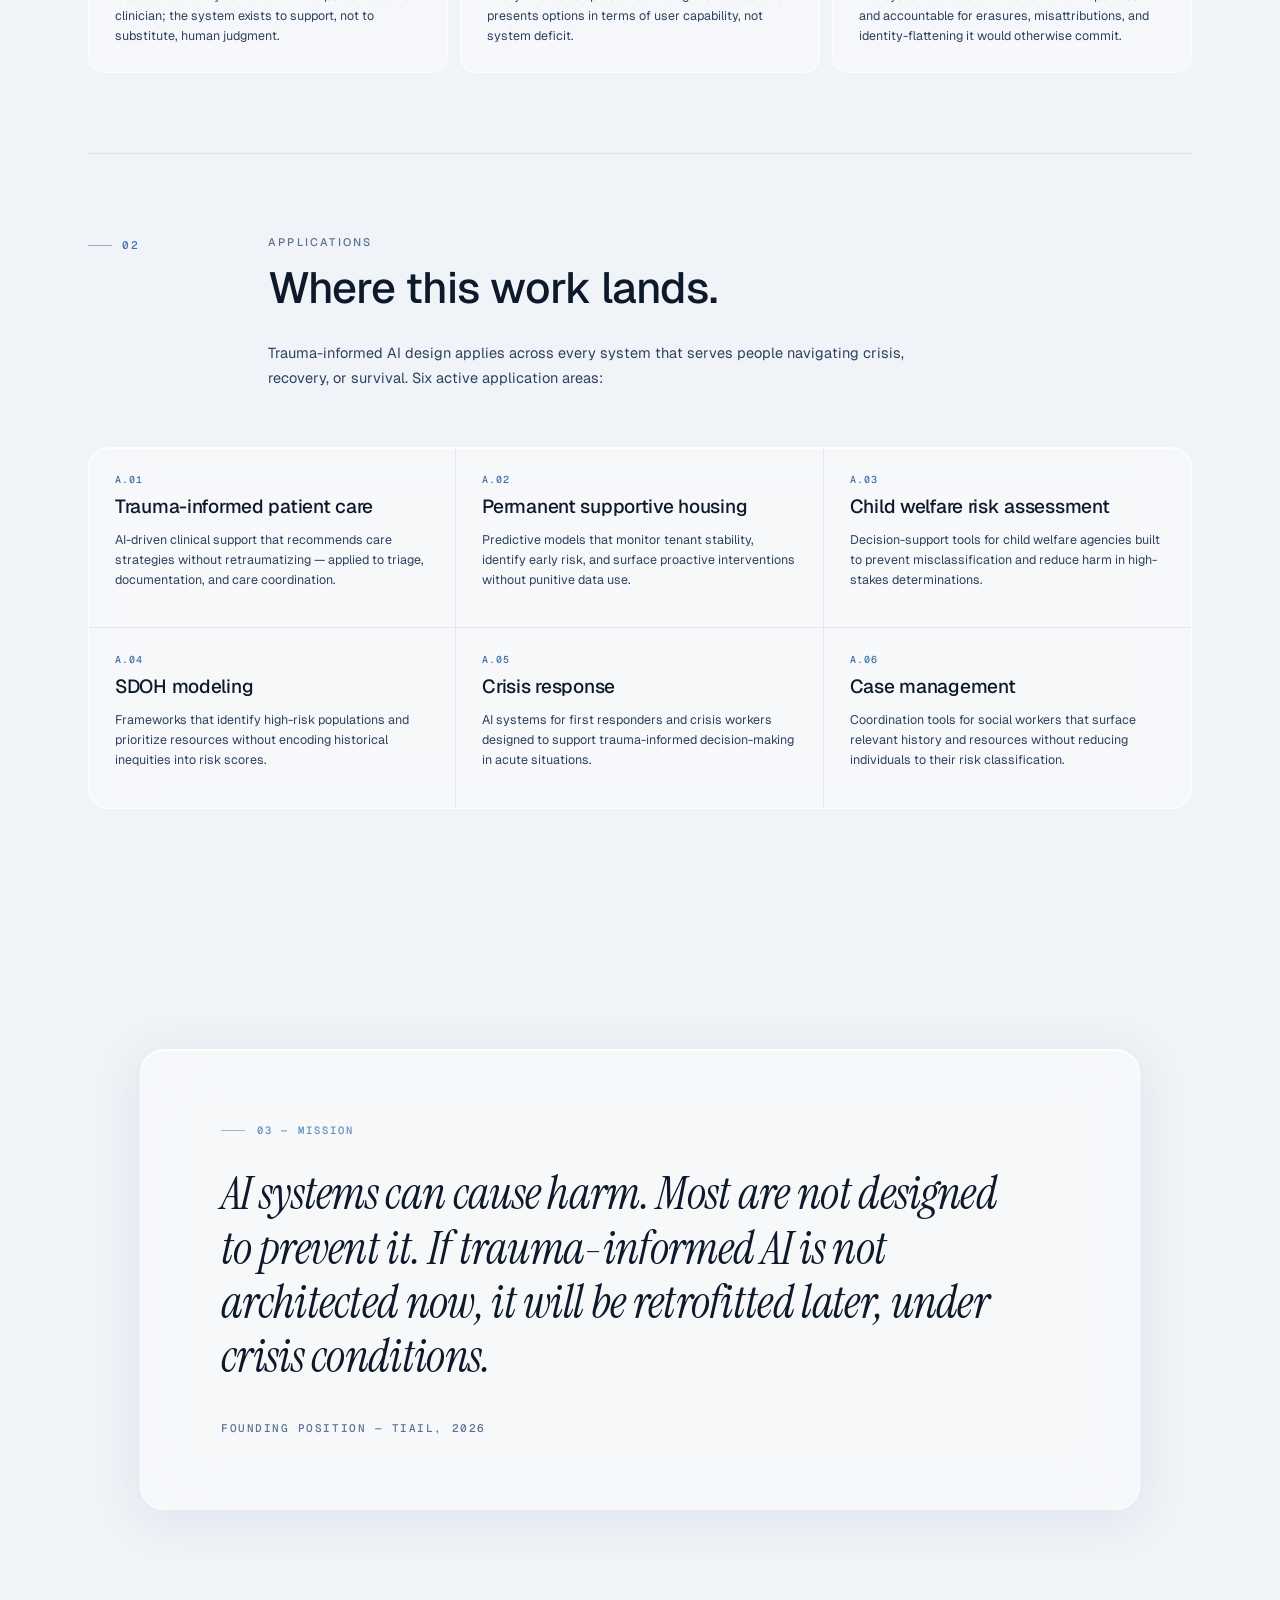
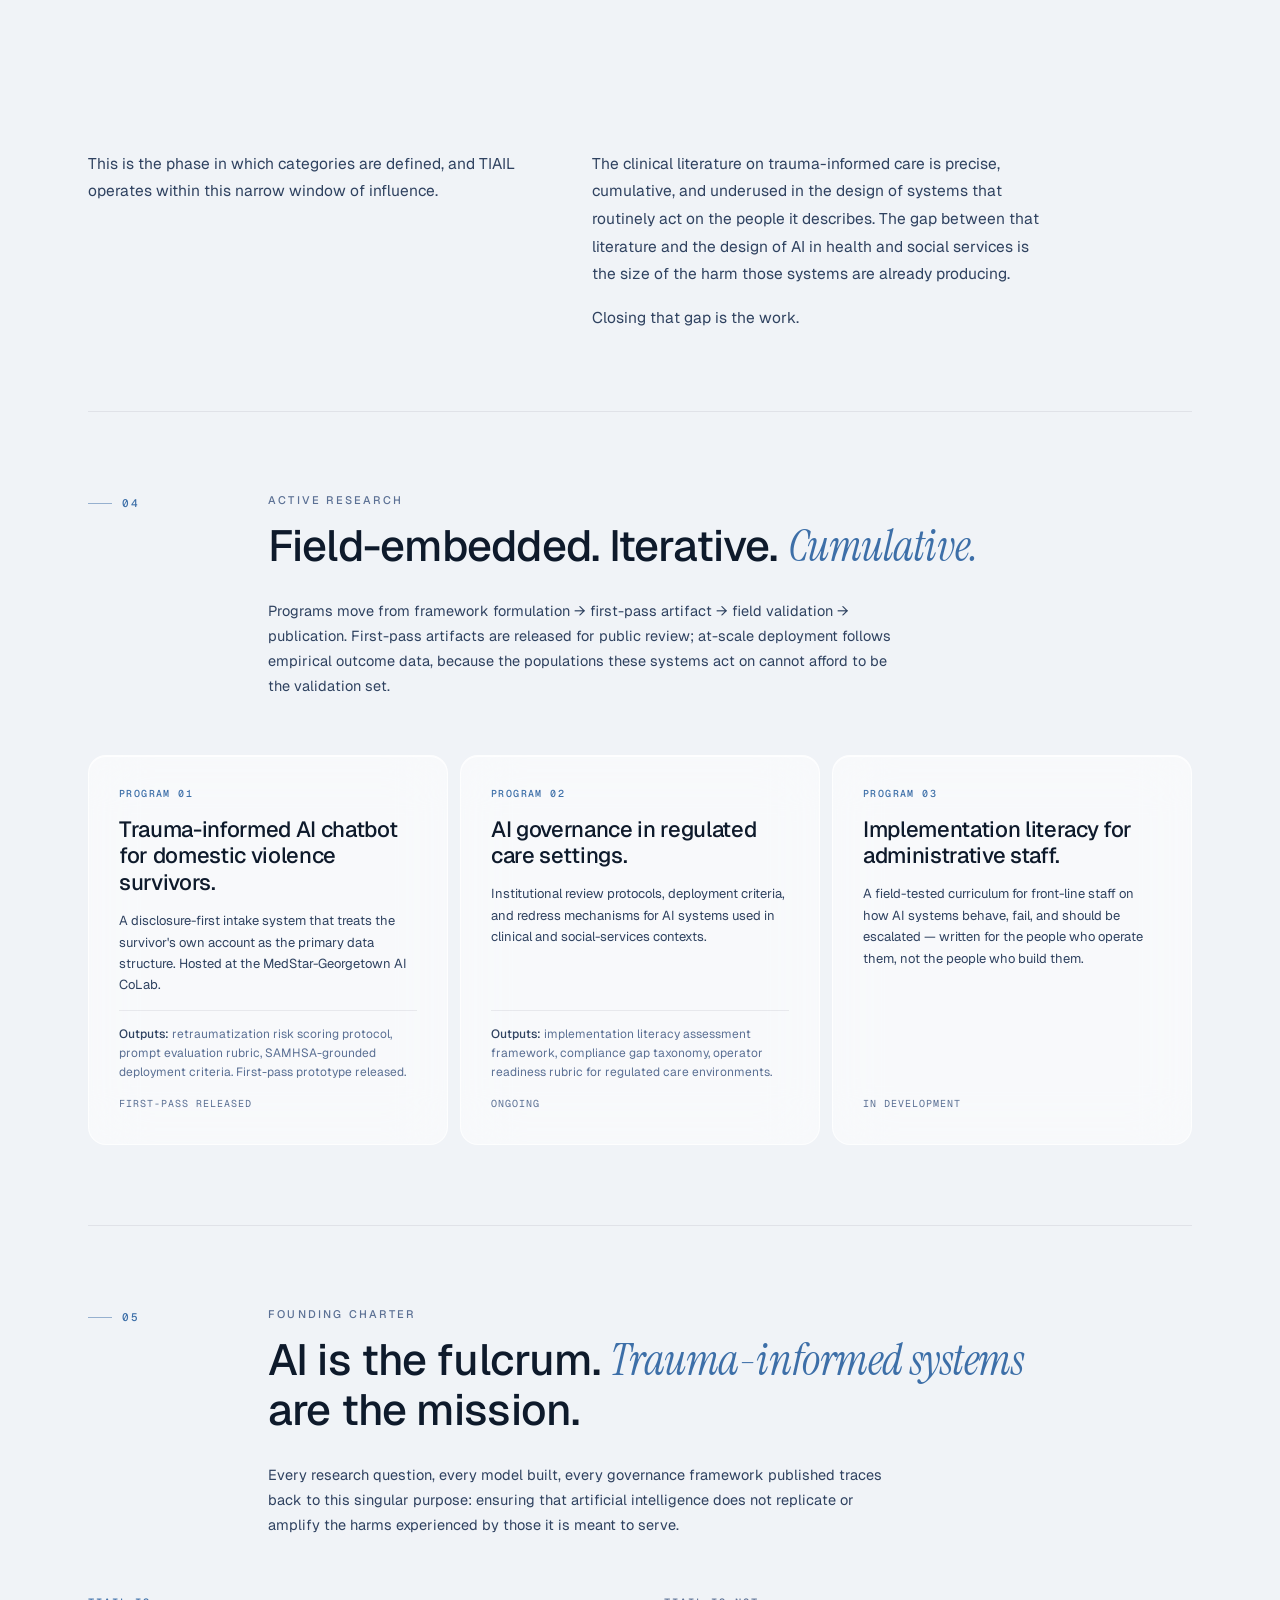
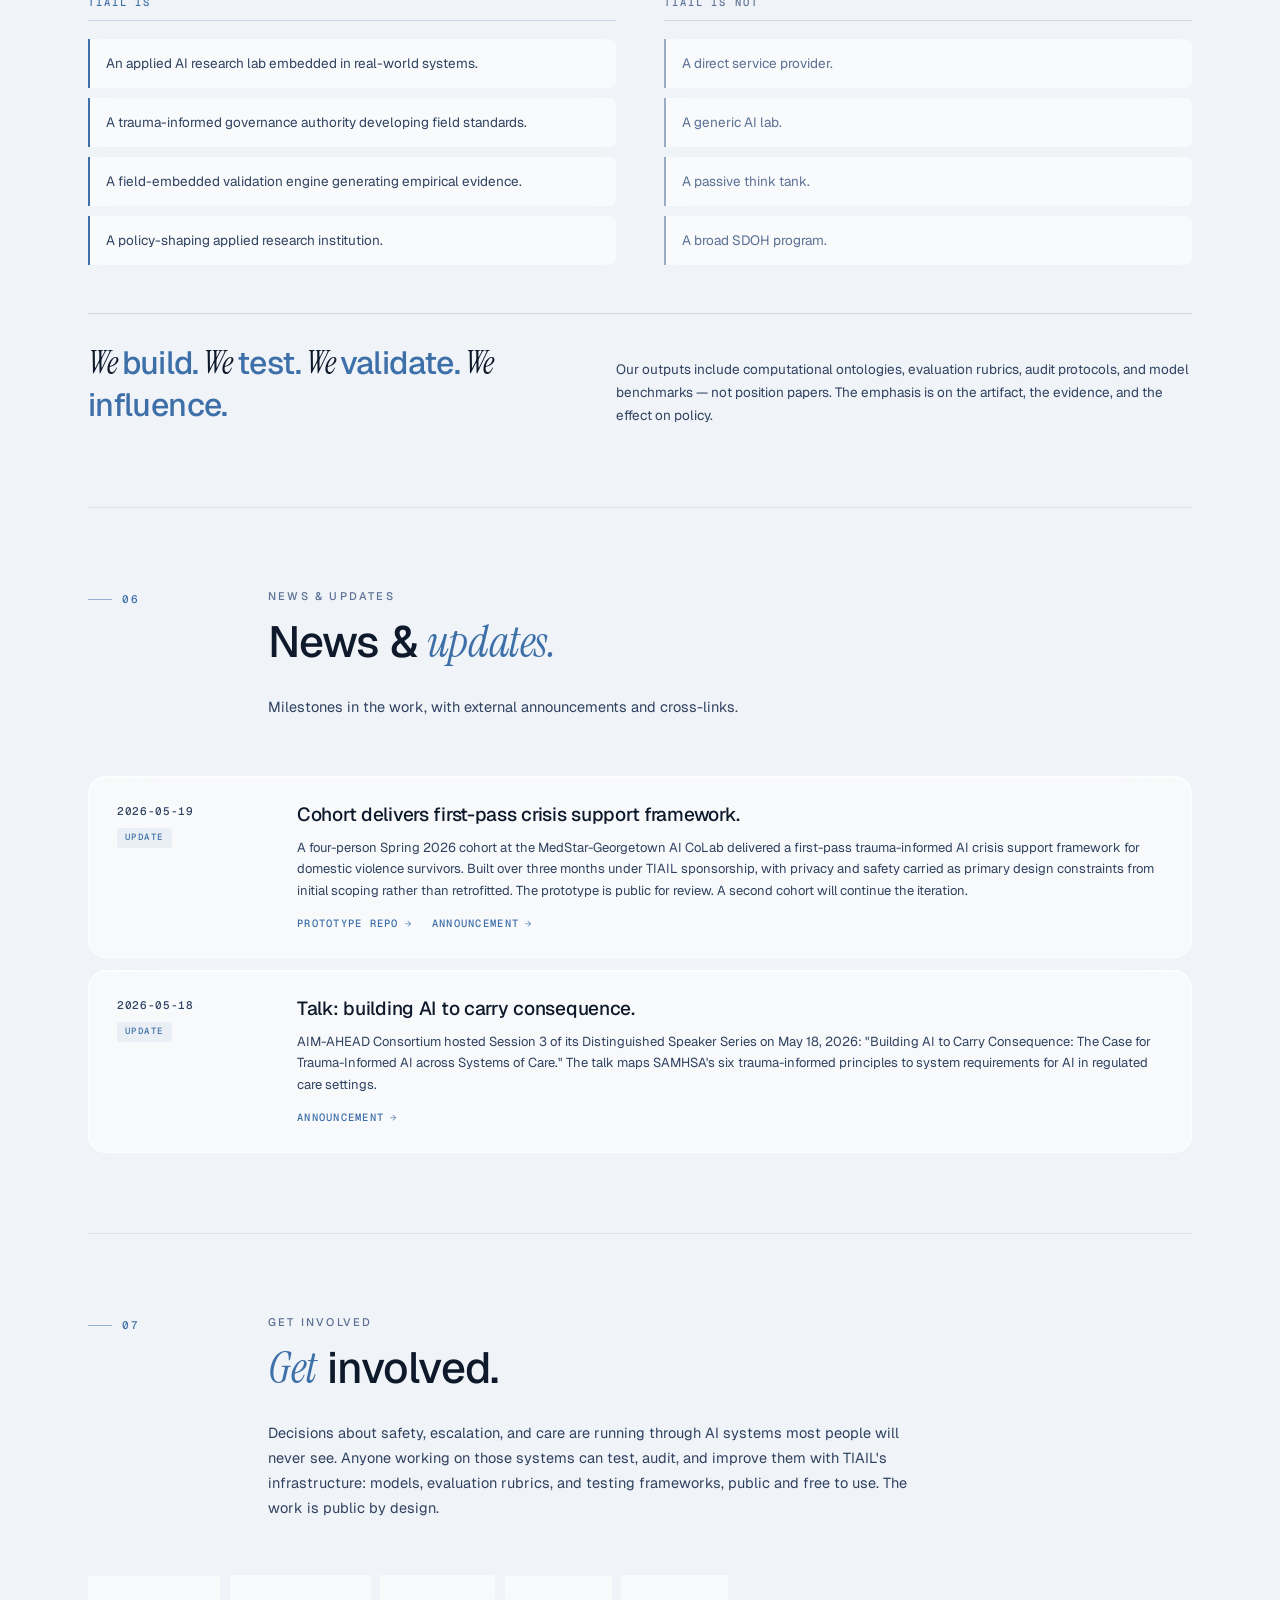
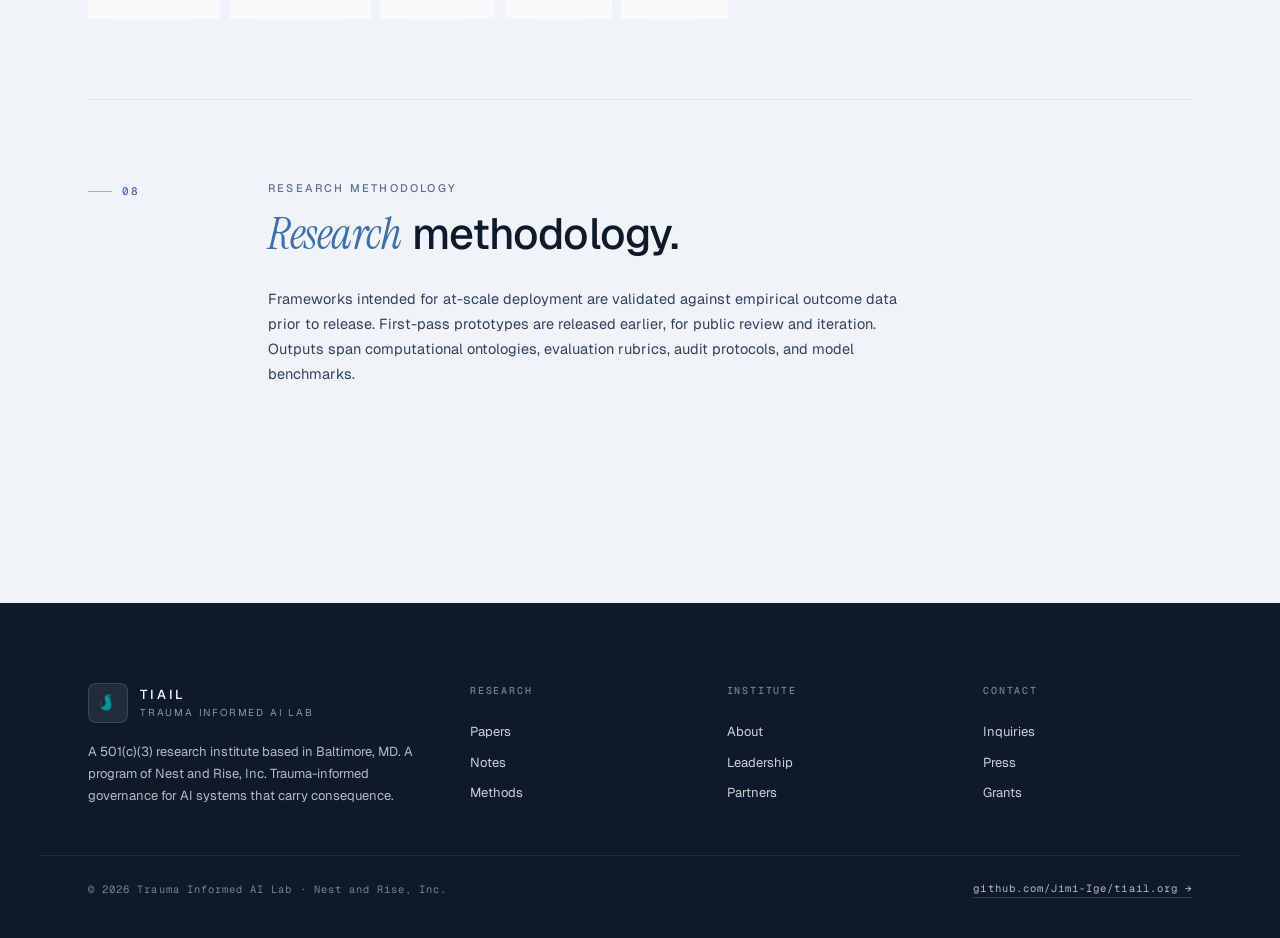
==== commit 6700d00c: "Low-priority sweep: em-dash cleanup, methodology consistency, cohort entry reframe Three classes of " ====
--- a/index.html
+++ b/index.html
@@ -1275,7 +1275,7 @@
         <div class="card-body">
           Systems that cause harm without accountability repeat harm. TIAIL builds governance
           standards that center the experience of those most exposed to algorithmic
-          decision-making — from clinical settings to public infrastructure.
+          decision-making, from clinical settings to public infrastructure.
         </div>
       </div>
       <div class="card">
@@ -1320,7 +1320,7 @@
         <h2 class="sec-title">The SAMHSA six principles, <em>operationalized</em> as system constraints.</h2>
         <div class="sec-intro">
           A thirty-year clinical framework for structuring care environments so that disclosure is
-          possible — applied, dimension by dimension, as pre-deployment criteria for AI in health
+          possible, applied dimension by dimension as pre-deployment criteria for AI in health
           and social services.
         </div>
       </div>
@@ -1352,7 +1352,7 @@
     <div class="pullquote-label">03 — Mission</div>
     <div class="pullquote-text">
       AI systems can cause harm. Most are not designed to prevent it. If trauma-informed AI is
-      not architected now, it will be retrofitted later — under crisis conditions.
+      not architected now, it will be retrofitted later, under crisis conditions.
     </div>
     <div class="pullquote-attr">Founding position — TIAIL, 2026</div>
   </div>
@@ -1387,8 +1387,10 @@
         <div class="sec-label">Active research</div>
         <h2 class="sec-title">Field-embedded. Iterative. <em>Cumulative.</em></h2>
         <div class="sec-intro">
-          Programs move from framework formulation → technical artifact → field validation →
-          publication. Nothing is released without empirical outcome data.
+          Programs move from framework formulation → first-pass artifact → field validation →
+          publication. First-pass artifacts are released for public review; at-scale deployment
+          follows empirical outcome data, because the populations these systems act on cannot
+          afford to be the validation set.
         </div>
       </div>
     </div>
@@ -1450,9 +1452,9 @@
         <div class="news-body">
           <h3 class="news-title">Cohort delivers first-pass crisis support framework.</h3>
           <p class="news-text">
-            A four-person Spring 2026 cohort at the MedStar-Georgetown AI CoLab, sponsored by
-            the lab, delivered a first-pass trauma-informed AI crisis support framework for
-            domestic violence survivors. Built over three months, with privacy and safety
+            A four-person Spring 2026 cohort at the MedStar-Georgetown AI CoLab delivered a
+            first-pass trauma-informed AI crisis support framework for domestic violence
+            survivors. Built over three months under TIAIL sponsorship, with privacy and safety
             carried as primary design constraints from initial scoping rather than retrofitted.
             The prototype is public for review. A second cohort will continue the iteration.
           </p>
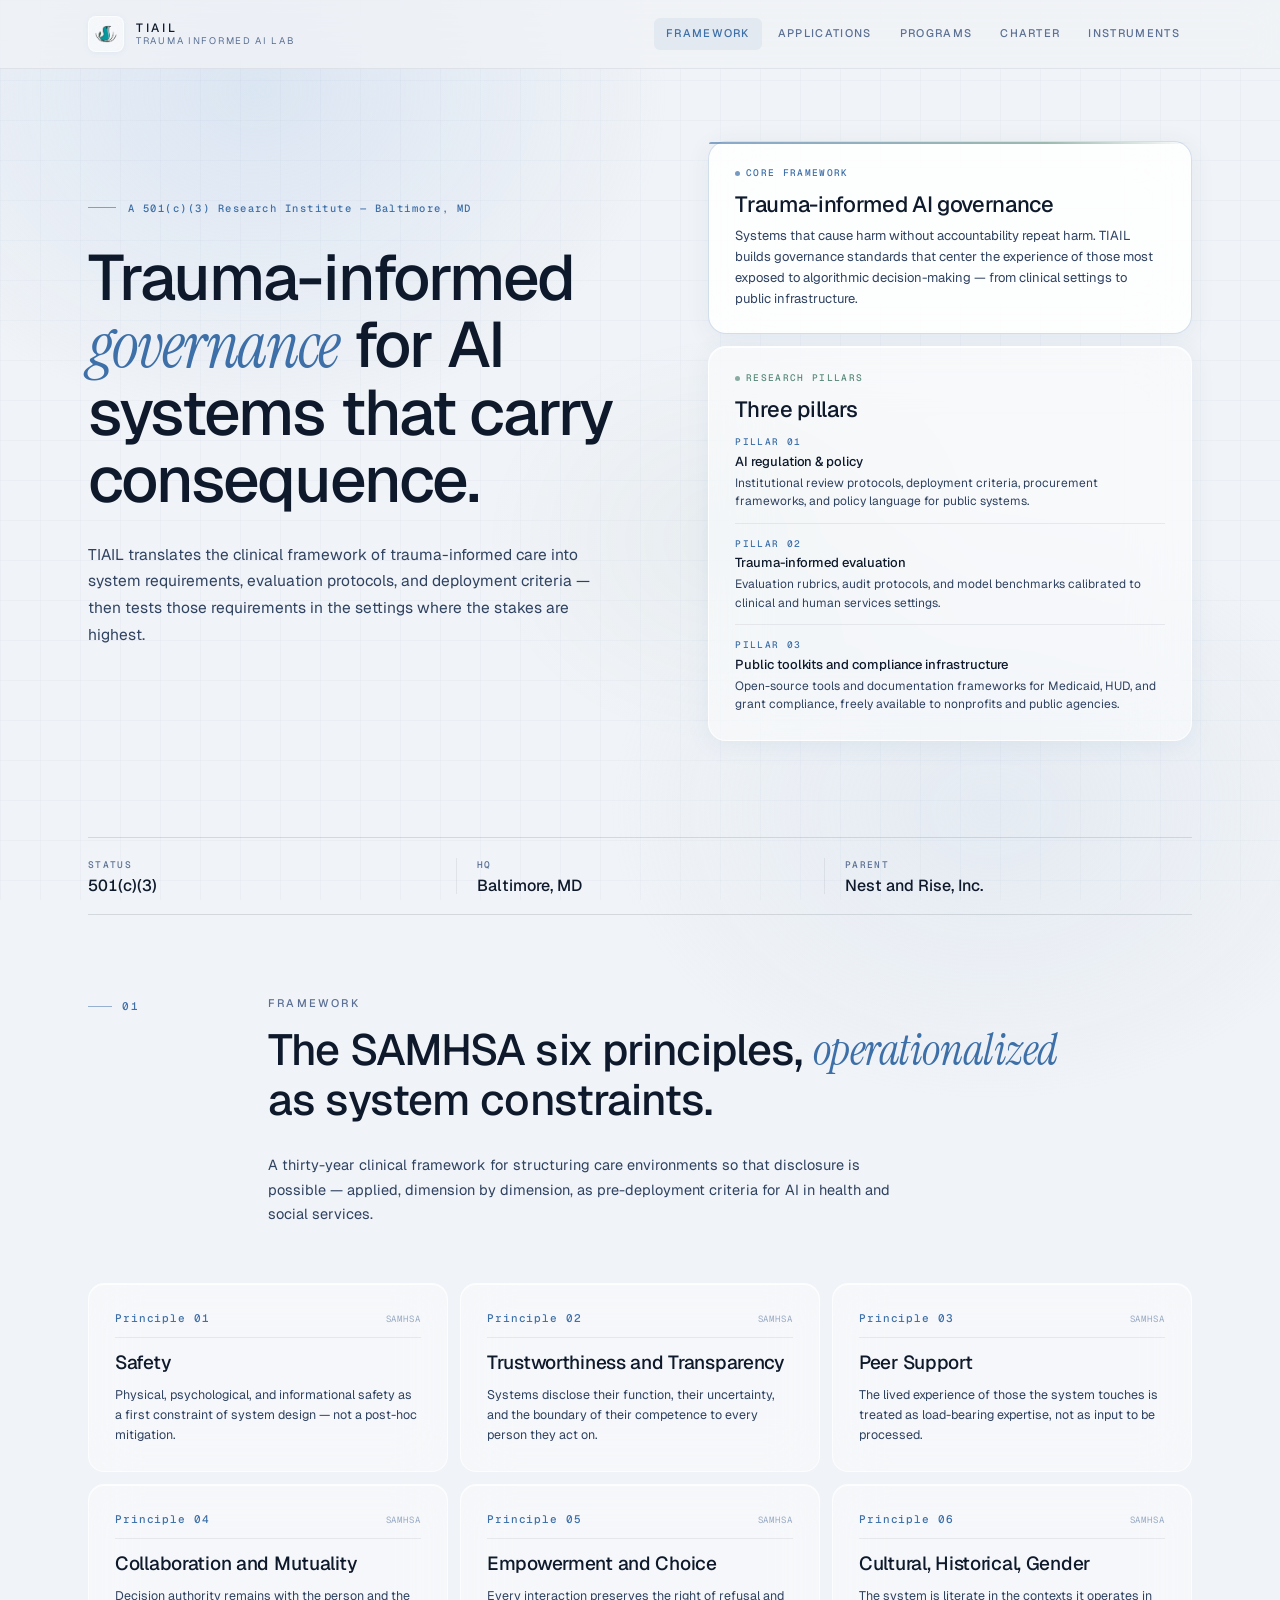
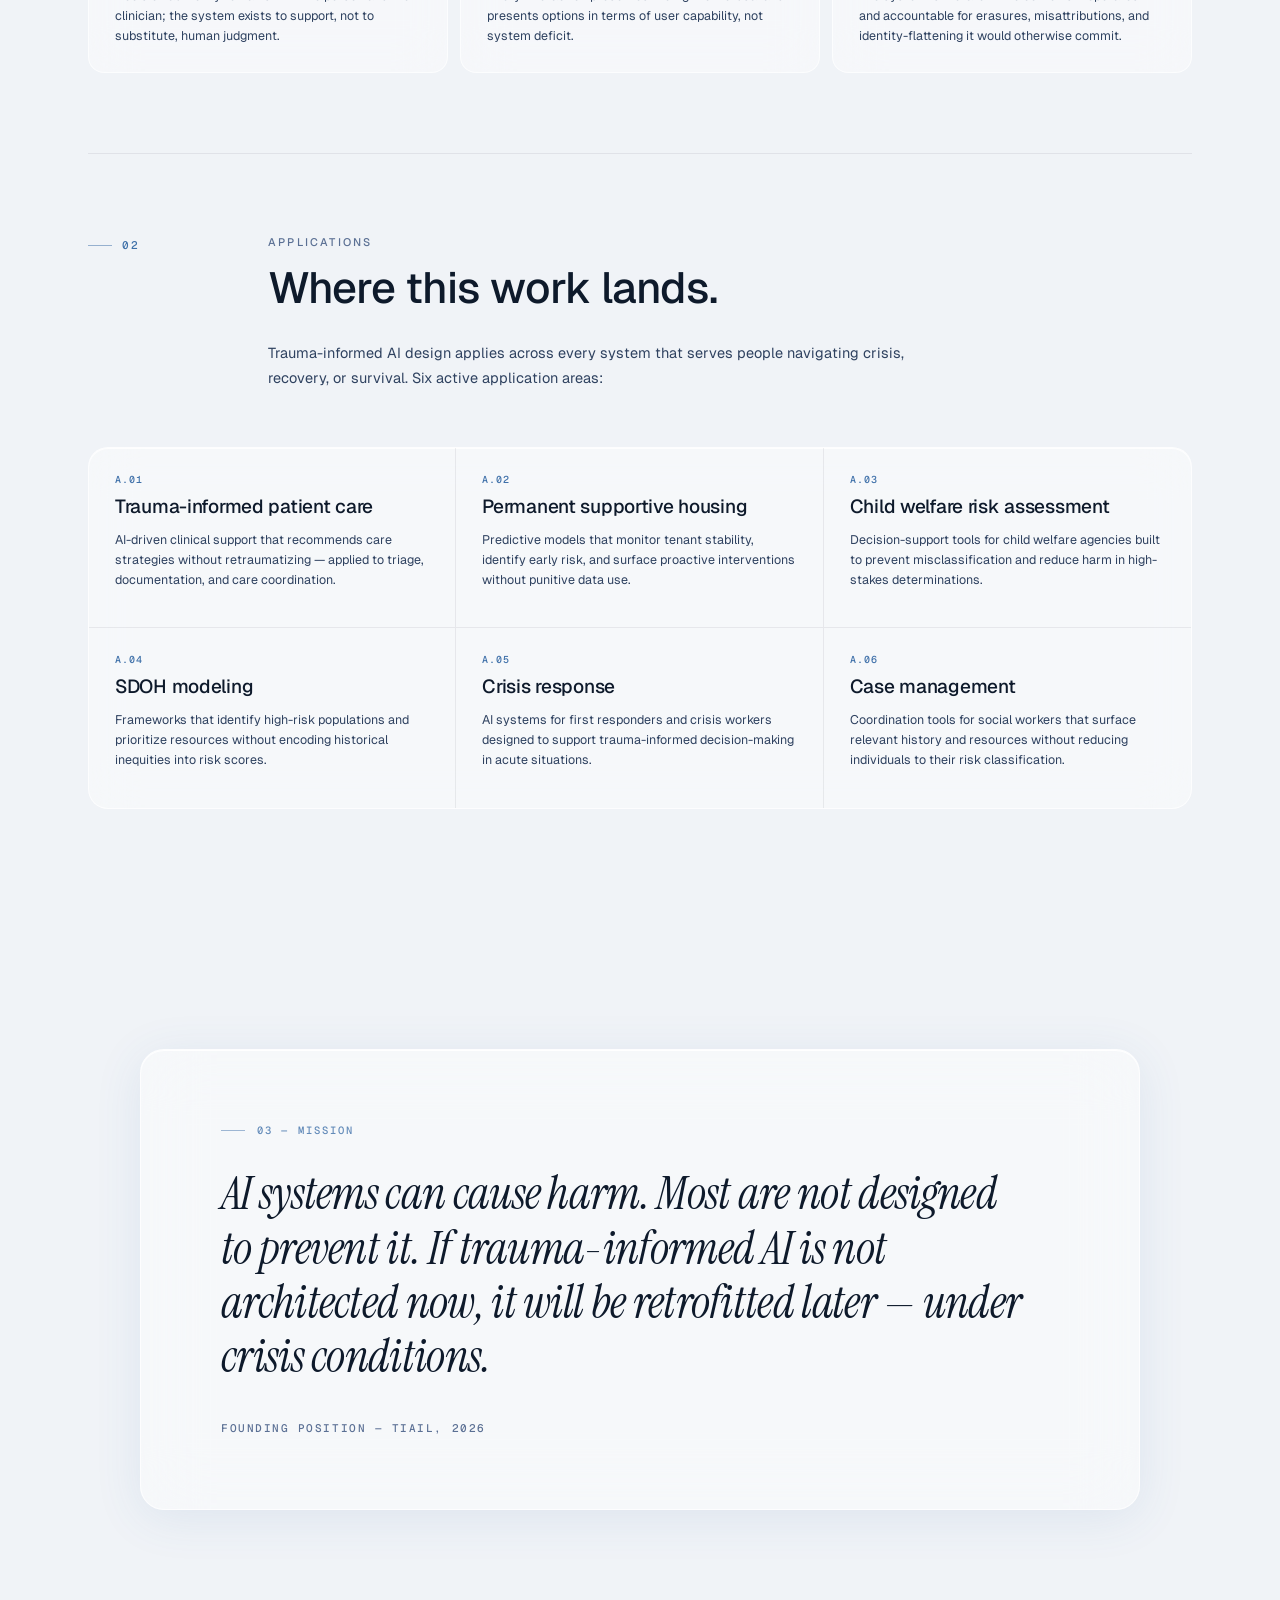
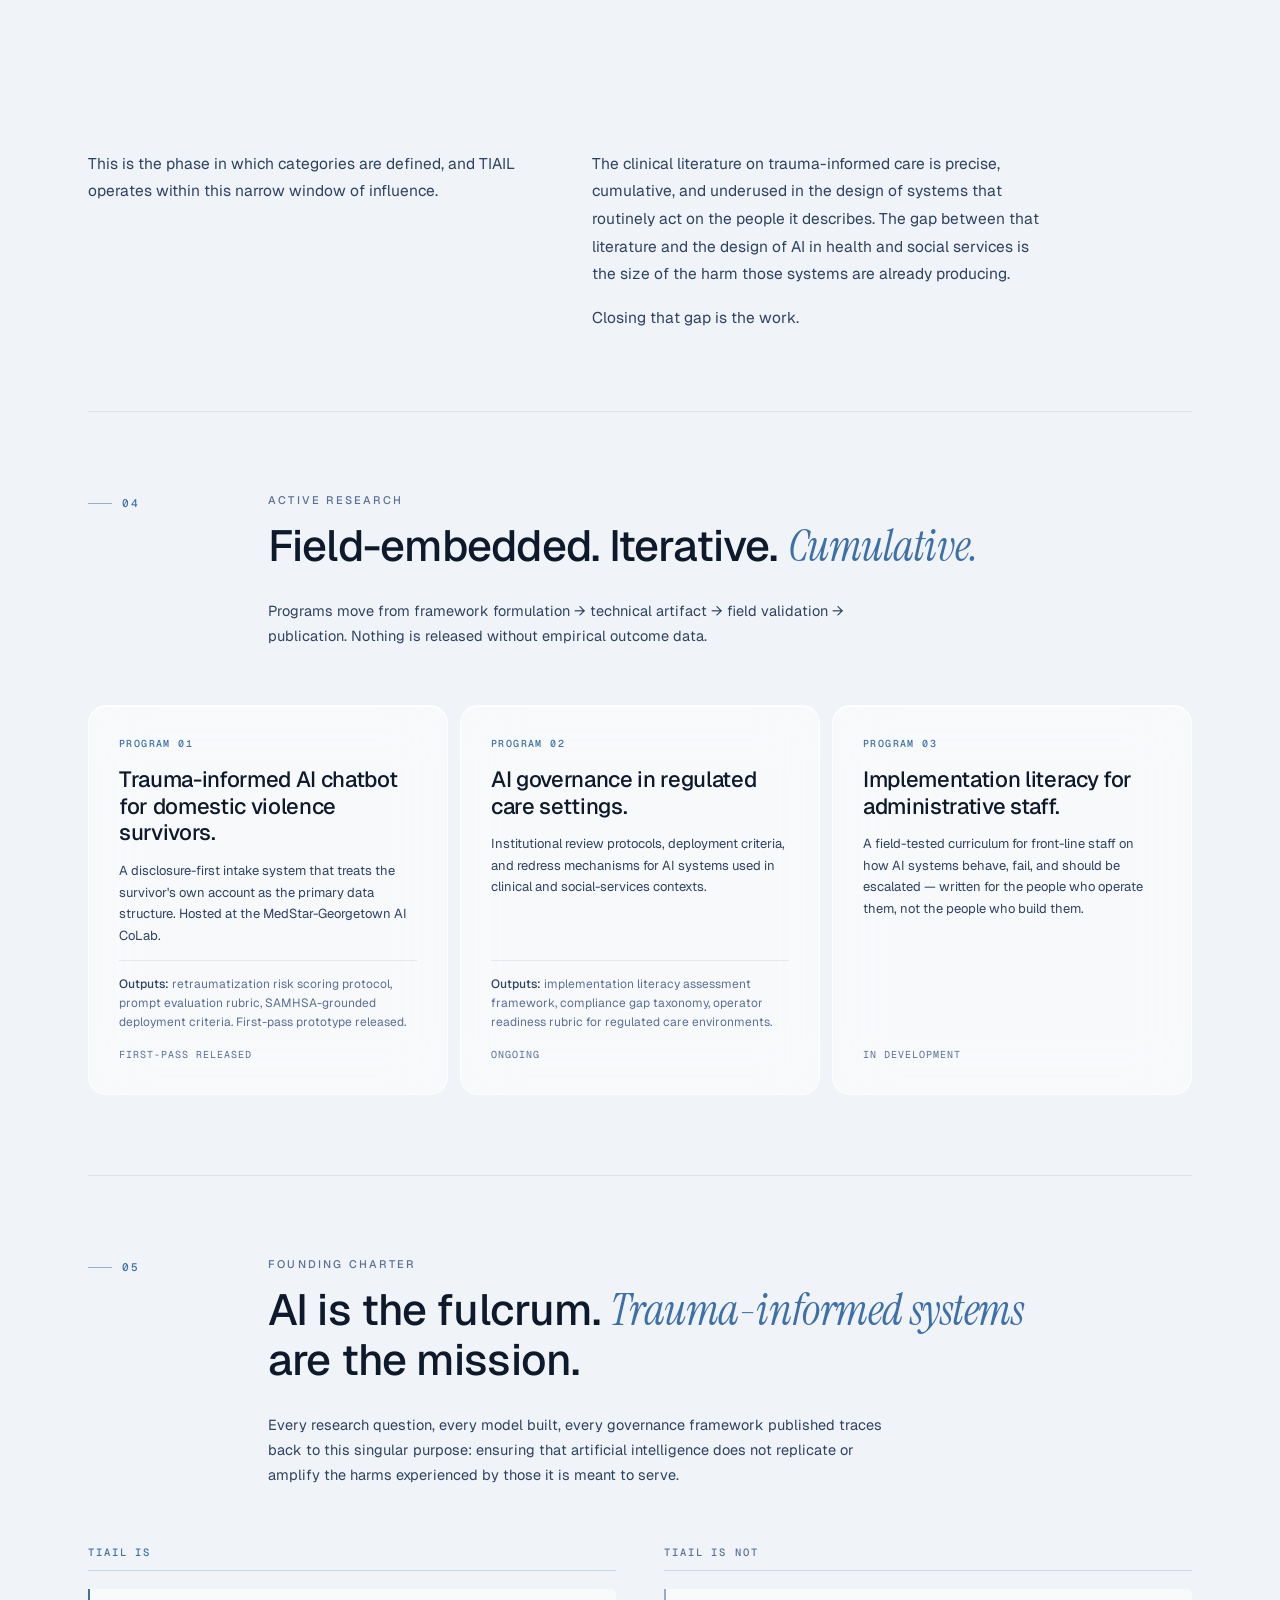
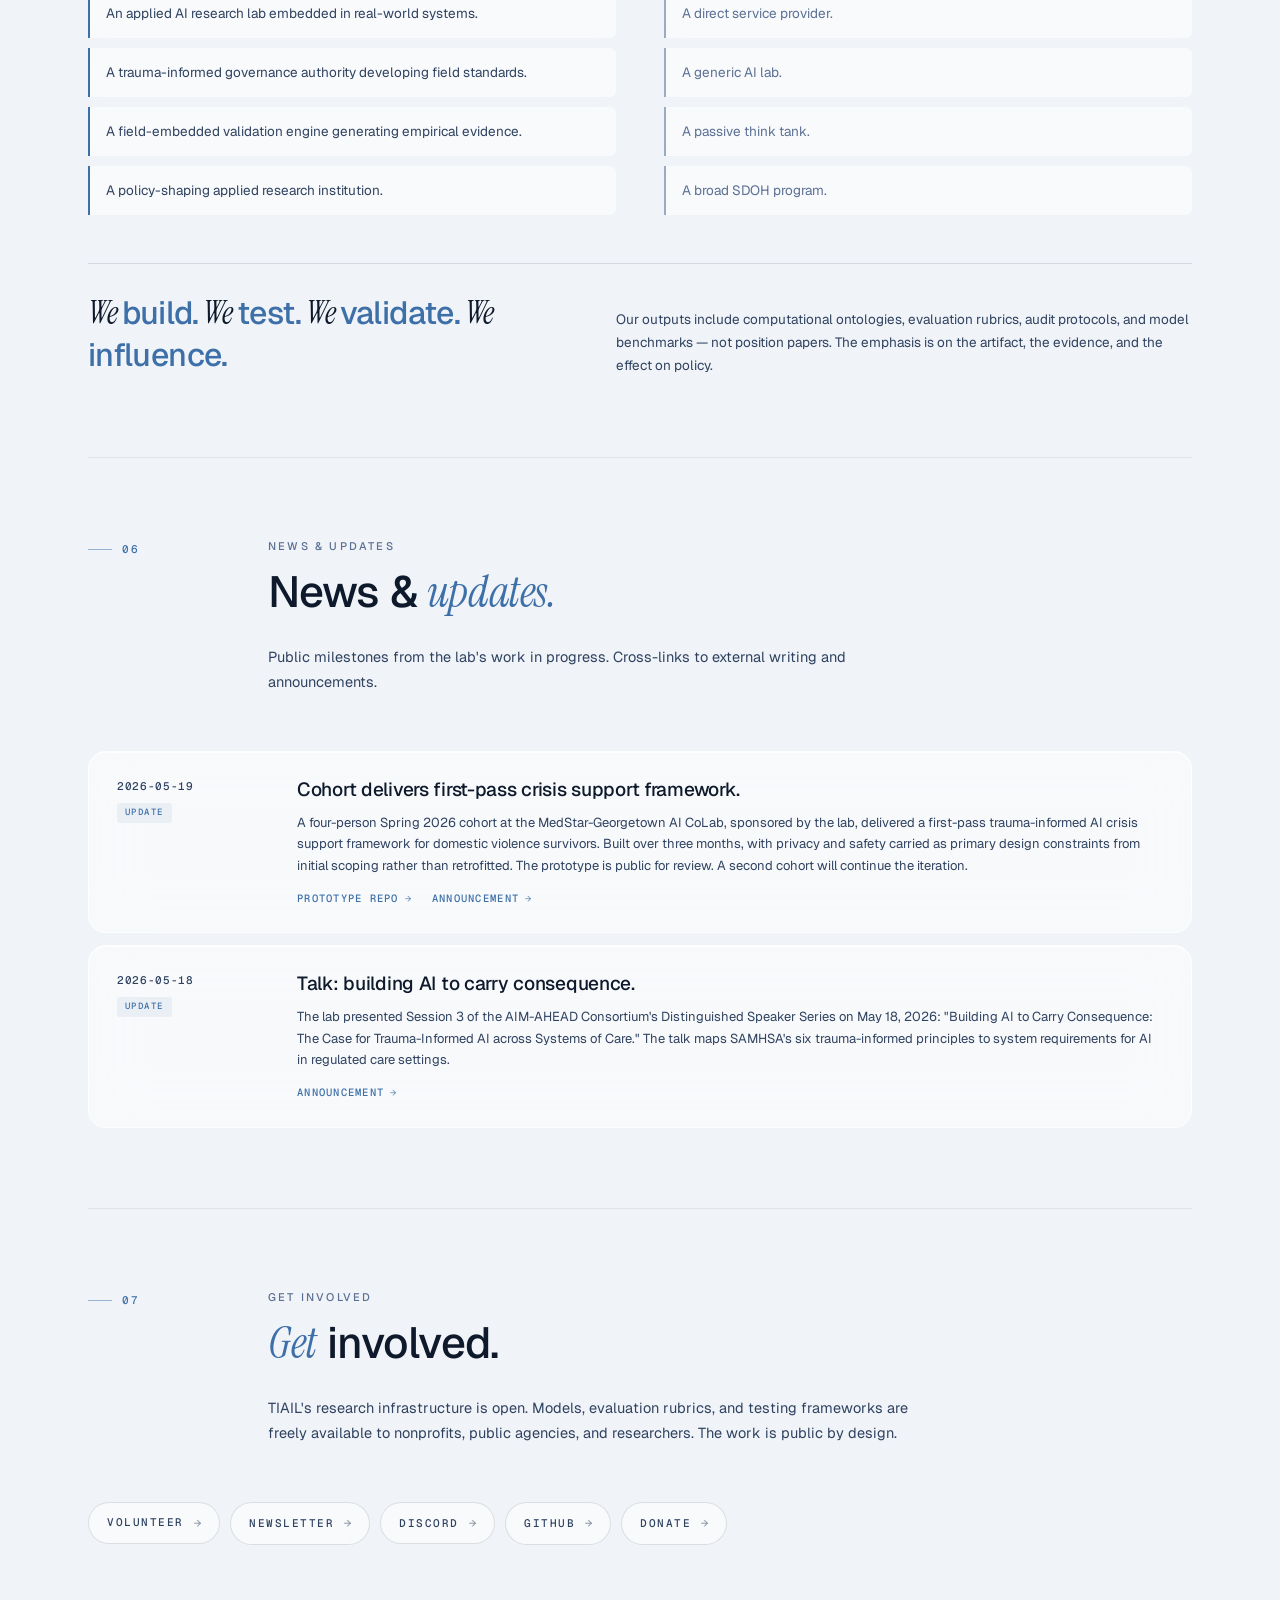
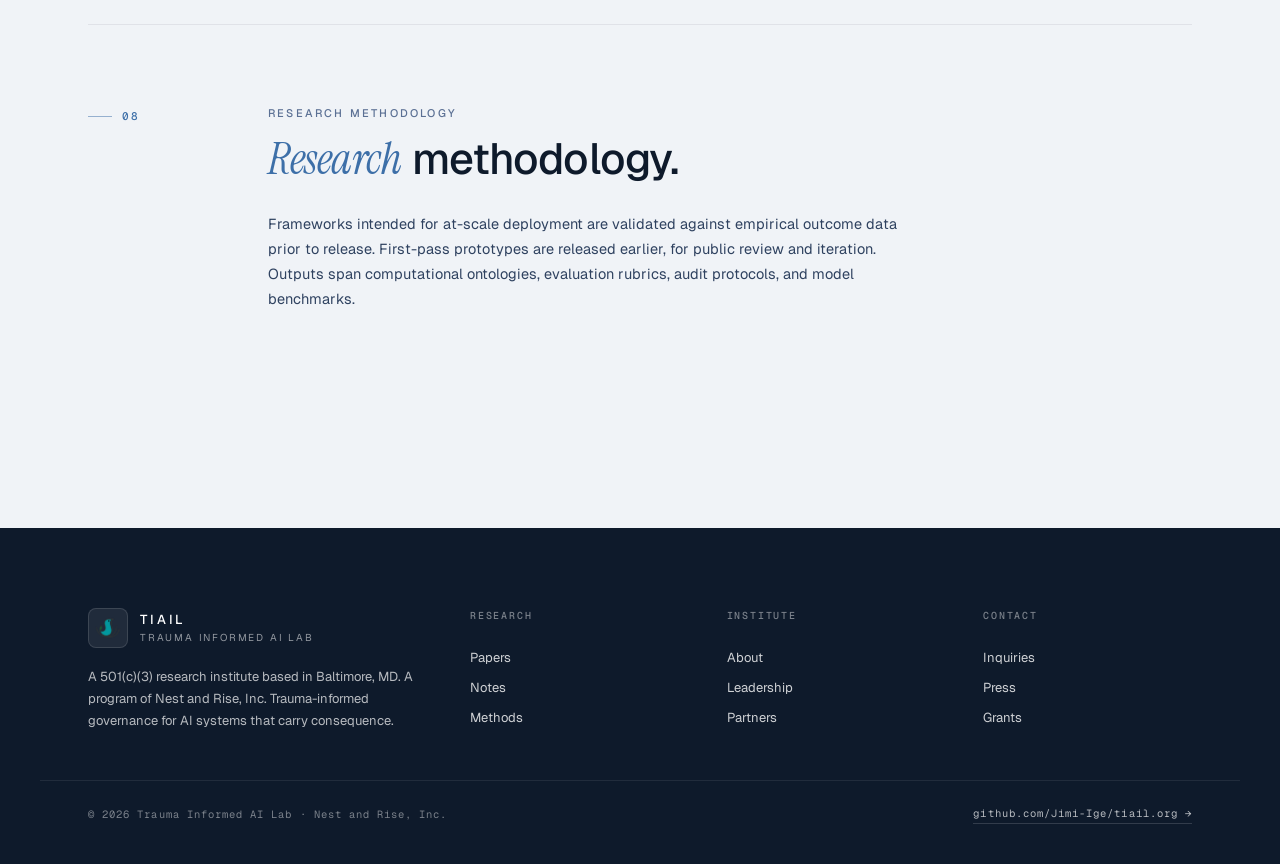
==== commit ce672219: "Merge pull request #4 from Jimi-Ige/instruments-page Add Early Instruments page (/early-instruments/" ====
--- a/index.html
+++ b/index.html
@@ -7,1223 +7,7 @@
 <link rel="preconnect" href="https://fonts.googleapis.com">
 <link rel="preconnect" href="https://fonts.gstatic.com" crossorigin>
 <link href="https://fonts.googleapis.com/css2?family=Instrument+Serif:ital@0;1&family=Geist:wght@300;400;500;600&family=Geist+Mono:wght@400;500&display=swap" rel="stylesheet">
-<style>
-/* ──────────────── TOKENS ──────────────── */
-:root {
-  /* Canvas */
-  --canvas:       #f0f3f7;
-  --canvas-mid:   #e8ecf2;
-  --canvas-deep:  #dde3ec;
-
-  /* Ink */
-  --ink:          #0e1a2b;
-  --ink-mid:      #2f4260;
-  --ink-soft:     #5b7094;
-  --ink-faint:    #9aabc4;
-
-  /* Blue primary — institutional */
-  --primary:      #3d6fa8;
-  --primary-hi:   #4f83bc;
-  --primary-lo:   #2d5687;
-  --primary-soft: rgba(61, 111, 168, 0.08);
-  --primary-mid:  rgba(61, 111, 168, 0.22);
-
-  /* Supporting */
-  --sage:         #5a8a7a;
-  --steel:        #5b7fa6;
-
-  /* Teal — reserved for Nest and Rise parent-mark reference */
-  --teal:         #2AADA8;
-
-  /* Hairlines + glass */
-  --rule:         rgba(14, 26, 43, 0.12);
-  --rule-soft:    rgba(14, 26, 43, 0.07);
-  --glass:        rgba(255, 255, 255, 0.55);
-  --glass-strong: rgba(255, 255, 255, 0.72);
-  --glass-shadow: rgba(61, 111, 168, 0.08);
-
-  /* Type */
-  --f-display:    'Geist', system-ui, sans-serif;
-  --f-body:       'Geist', system-ui, sans-serif;
-  --f-mono:       'Geist Mono', ui-monospace, monospace;
-  --f-italic:     'Instrument Serif', Georgia, serif;
-
-  /* Density — controlled by Tweaks */
-  --pad-section:  96px;
-  --gap-card:     14px;
-  --col-max:      1200px;
-}
-
-[data-density="comfortable"] { --pad-section: 120px; --gap-card: 18px; }
-[data-density="dense"]       { --pad-section: 80px;  --gap-card: 12px; }
-[data-density="compact"]     { --pad-section: 56px;  --gap-card: 10px; }
-
-*, *::before, *::after { box-sizing: border-box; margin: 0; padding: 0; }
-
-/* ──────────────── BASE ──────────────── */
-html, body {
-  background: var(--canvas);
-  color: var(--ink);
-  font-family: var(--f-body);
-  font-weight: 400;
-  font-size: 14px;
-  line-height: 1.55;
-  -webkit-font-smoothing: antialiased;
-  text-rendering: optimizeLegibility;
-}
-
-body { overflow-x: hidden; }
-
-img { max-width: 100%; display: block; }
-
-/* ──────────────── ATMOSPHERE ──────────────── */
-.bg { position: fixed; inset: 0; z-index: 0; pointer-events: none; }
-.bg::before {
-  content: '';
-  position: absolute;
-  top: -30%; left: -15%;
-  width: 70%; height: 80%;
-  background: radial-gradient(ellipse, rgba(180, 205, 235, 0.35) 0%, transparent 65%);
-  animation: drift 22s ease-in-out infinite;
-}
-.bg::after {
-  content: '';
-  position: absolute;
-  bottom: -25%; right: -10%;
-  width: 65%; height: 70%;
-  background: radial-gradient(ellipse, rgba(200, 215, 230, 0.28) 0%, transparent 65%);
-  animation: drift 28s ease-in-out infinite reverse;
-}
-.bg-accent {
-  position: fixed;
-  top: 35%; right: 22%;
-  width: 42%; height: 50%;
-  background: radial-gradient(ellipse, rgba(90, 138, 122, 0.05) 0%, transparent 65%);
-  z-index: 0; pointer-events: none;
-  animation: drift 32s ease-in-out infinite;
-  animation-delay: -8s;
-}
-.bg-grid {
-  position: fixed; inset: 0; z-index: 1; pointer-events: none;
-  background-image:
-    linear-gradient(rgba(100,130,170,0.035) 1px, transparent 1px),
-    linear-gradient(90deg, rgba(100,130,170,0.035) 1px, transparent 1px);
-  background-size: 40px 40px;
-}
-@keyframes drift {
-  0%, 100% { transform: translate(0, 0) scale(1); }
-  40%      { transform: translate(10px, -14px) scale(1.03); }
-  70%      { transform: translate(-8px, 10px) scale(0.98); }
-}
-@media (prefers-reduced-motion: reduce) {
-  .bg::before, .bg::after, .bg-accent { animation: none; }
-}
-
-/* ──────────────── LAYOUT ──────────────── */
-.wrap {
-  position: relative;
-  z-index: 2;
-  max-width: var(--col-max);
-  margin: 0 auto;
-  padding: 0 48px;
-}
-
-/* ──────────────── HEADER ──────────────── */
-.site-header {
-  position: sticky;
-  top: 0;
-  z-index: 40;
-  background: rgba(240, 243, 247, 0.78);
-  backdrop-filter: blur(16px);
-  -webkit-backdrop-filter: blur(16px);
-  border-bottom: 1px solid var(--rule-soft);
-}
-.header-inner {
-  display: flex;
-  align-items: center;
-  justify-content: space-between;
-  padding: 16px 48px;
-  max-width: var(--col-max);
-  margin: 0 auto;
-  gap: 24px;
-}
-
-.wordmark { display: flex; align-items: center; gap: 12px; flex-shrink: 0; }
-.wordmark-tile {
-  width: 36px; height: 36px;
-  flex: 0 0 36px;
-  border-radius: 8px;
-  background: rgba(255,255,255,0.4);
-  border: 1px solid rgba(255,255,255,0.6);
-  box-shadow: 0 1px 6px var(--glass-shadow);
-  display: flex; align-items: center; justify-content: center;
-  overflow: hidden;
-  backdrop-filter: blur(12px);
-}
-.wordmark-tile img { width: 26px; height: 26px; flex-shrink: 0; }
-.wordmark-text { display: flex; flex-direction: column; gap: 2px; line-height: 1; }
-.wordmark-main {
-  font-family: var(--f-body);
-  font-weight: 500;
-  font-size: 12px;
-  letter-spacing: 0.22em;
-  text-transform: uppercase;
-  color: var(--ink);
-}
-.wordmark-sub {
-  font-size: 9.5px;
-  letter-spacing: 0.18em;
-  text-transform: uppercase;
-  color: var(--ink-soft);
-}
-
-.nav { display: flex; gap: 4px; }
-.nav a {
-  font-size: 11px;
-  font-weight: 500;
-  letter-spacing: 0.12em;
-  text-transform: uppercase;
-  color: var(--ink-soft);
-  text-decoration: none;
-  padding: 7px 12px;
-  border-radius: 6px;
-  transition: color 0.15s, background 0.15s;
-}
-.nav a:hover { color: var(--primary); background: var(--primary-soft); }
-.nav a.active { color: var(--primary); background: var(--primary-soft); }
-
-.header-meta {
-  display: flex;
-  align-items: center;
-  gap: 10px;
-  font-family: var(--f-mono);
-  font-size: 10.5px;
-  letter-spacing: 0.04em;
-  color: var(--ink-soft);
-}
-.header-meta .dot {
-  width: 6px; height: 6px; border-radius: 50%;
-  background: var(--sage);
-  animation: pulse 2.4s ease-in-out infinite;
-}
-@keyframes pulse {
-  0%, 100% { opacity: 0.5; transform: scale(1); }
-  50%      { opacity: 1;   transform: scale(1.3); }
-}
-
-/* ──────────────── SIDEBAR INDEX ──────────────── */
-.side-index {
-  position: fixed;
-  top: 50%;
-  transform: translateY(-50%);
-  left: 24px;
-  z-index: 20;
-  display: flex;
-  flex-direction: column;
-  gap: 14px;
-  font-family: var(--f-mono);
-  font-size: 9.5px;
-  letter-spacing: 0.08em;
-}
-.side-index a {
-  color: var(--ink-faint);
-  text-decoration: none;
-  display: flex;
-  align-items: center;
-  gap: 10px;
-  padding: 4px 2px;
-  transition: color 0.2s;
-}
-.side-index a::before {
-  content: '';
-  width: 12px; height: 1px;
-  background: currentColor;
-  opacity: 0.6;
-  transition: width 0.25s, opacity 0.25s;
-}
-.side-index a:hover,
-.side-index a.active {
-  color: var(--primary);
-}
-.side-index a.active::before { width: 24px; opacity: 1; }
-.side-index a .n { font-weight: 500; }
-.side-index a .t { font-size: 9px; text-transform: uppercase; opacity: 0.8; }
-@media (max-width: 1180px) { .side-index { display: none; } }
-
-/* ──────────────── SECTION SCAFFOLD ──────────────── */
-.section {
-  padding: var(--pad-section) 0;
-  position: relative;
-}
-.section + .section { border-top: 1px solid var(--rule-soft); }
-
-.sec-head {
-  display: grid;
-  grid-template-columns: 140px 1fr;
-  gap: 40px;
-  align-items: baseline;
-  margin-bottom: 56px;
-}
-.sec-n {
-  font-family: var(--f-mono);
-  font-size: 11px;
-  font-weight: 500;
-  letter-spacing: 0.14em;
-  color: var(--primary);
-  display: flex;
-  align-items: center;
-  gap: 10px;
-  text-transform: uppercase;
-}
-.sec-n::before {
-  content: '';
-  width: 24px; height: 1px;
-  background: var(--primary);
-  opacity: 0.5;
-}
-.sec-label {
-  font-family: var(--f-body);
-  font-size: 11px;
-  font-weight: 500;
-  letter-spacing: 0.2em;
-  text-transform: uppercase;
-  color: var(--ink-soft);
-  margin-bottom: 12px;
-}
-.sec-title {
-  font-family: var(--f-display);
-  font-weight: 500;
-  font-size: clamp(32px, 3.4vw, 44px);
-  line-height: 1.15;
-  letter-spacing: -0.02em;
-  color: var(--ink);
-  max-width: 820px;
-  text-wrap: pretty;
-}
-.sec-title em { font-family: var(--f-italic); font-style: italic; color: var(--primary); font-weight: 400; letter-spacing: -0.01em; }
-.sec-intro {
-  font-size: 14.5px;
-  line-height: 1.72;
-  color: var(--ink-mid);
-  max-width: 640px;
-  margin-top: 28px;
-}
-
-/* ──────────────── HERO ──────────────── */
-.hero {
-  padding: 72px 0 56px;
-  display: grid;
-  grid-template-columns: 1.15fr 1fr;
-  gap: 64px;
-  align-items: center;
-}
-.hero-eyebrow {
-  font-family: var(--f-mono);
-  font-size: 10.5px;
-  font-weight: 500;
-  letter-spacing: 0.14em;
-  color: var(--primary);
-  display: flex;
-  align-items: center;
-  gap: 12px;
-  margin-bottom: 28px;
-}
-.hero-eyebrow::before {
-  content: '';
-  width: 28px; height: 1px;
-  background: var(--primary);
-  opacity: 0.6;
-}
-.hero-title {
-  font-family: var(--f-display);
-  font-weight: 500;
-  font-size: clamp(44px, 5vw, 68px);
-  line-height: 1.05;
-  letter-spacing: -0.03em;
-  color: var(--ink);
-  margin-bottom: 28px;
-  text-wrap: pretty;
-}
-.hero-title em { font-family: var(--f-italic); font-style: italic; color: var(--primary); font-weight: 400; letter-spacing: -0.02em; }
-.hero-body {
-  font-size: 15.5px;
-  line-height: 1.72;
-  color: var(--ink-mid);
-  max-width: 520px;
-  margin-bottom: 34px;
-}
-.hero-credibility {
-  font-family: var(--f-body);
-  font-size: 12.5px;
-  font-weight: 500;
-  letter-spacing: 0.04em;
-  color: var(--ink-mid);
-  padding-top: 18px;
-  border-top: 1px solid var(--rule-soft);
-  display: flex;
-  align-items: center;
-  gap: 14px;
-}
-.hero-credibility .tag {
-  font-family: var(--f-mono);
-  font-size: 9.5px;
-  font-weight: 500;
-  letter-spacing: 0.14em;
-  text-transform: uppercase;
-  color: var(--primary);
-  padding: 3px 8px;
-  background: var(--primary-soft);
-  border-radius: 3px;
-}
-
-/* Hero right — glass card stack */
-.hero-stack { display: flex; flex-direction: column; gap: 12px; }
-.card {
-  background: rgba(255,255,255,0.48);
-  border: 1px solid rgba(255,255,255,0.75);
-  border-radius: 18px;
-  padding: 24px 26px;
-  backdrop-filter: blur(28px) saturate(1.1);
-  -webkit-backdrop-filter: blur(28px) saturate(1.1);
-  box-shadow: 0 4px 24px var(--glass-shadow), inset 0 1px 0 rgba(255,255,255,0.9);
-  position: relative;
-}
-.card.featured {
-  background: rgba(255,255,255,0.85);
-  border-color: var(--primary-mid);
-}
-.card.featured::before {
-  content: '';
-  position: absolute;
-  top: 0; left: 0; right: 0;
-  height: 2px;
-  background: linear-gradient(90deg, var(--primary) 0%, var(--sage) 70%, transparent 100%);
-  border-radius: 12px 12px 0 0;
-  opacity: 0.6;
-}
-.card-tag {
-  font-family: var(--f-mono);
-  font-size: 9.5px;
-  font-weight: 500;
-  letter-spacing: 0.14em;
-  text-transform: uppercase;
-  color: var(--primary);
-  margin-bottom: 10px;
-  display: flex;
-  align-items: center;
-  gap: 6px;
-}
-.card-tag.sage { color: var(--sage); }
-.card-tag .dot {
-  width: 5px; height: 5px; border-radius: 50%;
-  background: currentColor; opacity: 0.7;
-}
-.card-title {
-  font-family: var(--f-display);
-  font-weight: 500;
-  font-size: 22px;
-  line-height: 1.2;
-  color: var(--ink);
-  margin-bottom: 8px;
-  letter-spacing: -0.015em;
-}
-.card-body {
-  font-size: 13px;
-  line-height: 1.62;
-  color: var(--ink-mid);
-}
-
-/* ──────────────── MASTHEAD DATA STRIP ──────────────── */
-.masthead {
-  display: grid;
-  grid-template-columns: repeat(3, 1fr);
-  border-top: 1px solid var(--rule);
-  border-bottom: 1px solid var(--rule);
-  padding: 20px 0;
-  margin: 40px 0 0;
-}
-.masthead > div + div { border-left: 1px solid var(--rule-soft); padding-left: 20px; }
-.masthead > div { padding: 0 20px; }
-.masthead > div:first-child { padding-left: 0; }
-.mh-label {
-  font-family: var(--f-mono);
-  font-size: 9.5px;
-  font-weight: 500;
-  letter-spacing: 0.14em;
-  text-transform: uppercase;
-  color: var(--ink-soft);
-  margin-bottom: 6px;
-}
-.mh-value {
-  font-family: var(--f-display);
-  font-weight: 400;
-  font-size: 22px;
-  line-height: 1;
-  color: var(--ink);
-  letter-spacing: -0.01em;
-  font-variant-numeric: tabular-nums;
-}
-.mh-value.small { font-size: 16px; font-family: var(--f-body); font-weight: 500; letter-spacing: 0; }
-
-/* ──────────────── PRINCIPLES ──────────────── */
-.principles {
-  display: grid;
-  grid-template-columns: repeat(3, 1fr);
-  gap: var(--gap-card);
-}
-.principle {
-  padding: 26px;
-  background: rgba(255,255,255,0.38);
-  border: 1px solid rgba(255,255,255,0.65);
-  border-radius: 16px;
-  display: flex;
-  flex-direction: column;
-  gap: 10px;
-  backdrop-filter: blur(24px) saturate(1.1);
-  -webkit-backdrop-filter: blur(24px) saturate(1.1);
-  box-shadow: inset 0 1px 0 rgba(255,255,255,0.8);
-}
-.principle-head {
-  display: flex;
-  align-items: baseline;
-  justify-content: space-between;
-  border-bottom: 1px solid var(--rule-soft);
-  padding-bottom: 10px;
-  margin-bottom: 4px;
-}
-.principle-n {
-  font-family: var(--f-mono);
-  font-size: 11px;
-  font-weight: 500;
-  letter-spacing: 0.08em;
-  color: var(--primary);
-}
-.principle-tag {
-  font-family: var(--f-mono);
-  font-size: 9px;
-  letter-spacing: 0.1em;
-  color: var(--ink-faint);
-  text-transform: uppercase;
-}
-.principle-t {
-  font-family: var(--f-display);
-  font-weight: 500;
-  font-size: 19px;
-  line-height: 1.2;
-  color: var(--ink);
-  letter-spacing: -0.015em;
-}
-.principle-d {
-  font-size: 12.5px;
-  line-height: 1.6;
-  color: var(--ink-mid);
-}
-
-/* ──────────────── APPLICATIONS GRID ──────────────── */
-.apps {
-  display: grid;
-  grid-template-columns: repeat(3, 1fr);
-  gap: 0;
-  border: 1px solid rgba(255,255,255,0.7);
-  border-radius: 20px;
-  overflow: hidden;
-  background: rgba(255,255,255,0.4);
-  backdrop-filter: blur(24px) saturate(1.1);
-  -webkit-backdrop-filter: blur(24px) saturate(1.1);
-  box-shadow: inset 0 1px 0 rgba(255,255,255,0.8);
-}
-.app {
-  padding: 24px 26px;
-  border-right: 1px solid var(--rule-soft);
-  border-bottom: 1px solid var(--rule-soft);
-  display: flex;
-  flex-direction: column;
-  gap: 8px;
-  min-height: 180px;
-  transition: background 0.2s;
-}
-.app:hover { background: rgba(255,255,255,0.4); }
-.app:nth-child(3n) { border-right: none; }
-.app:nth-last-child(-n+3) { border-bottom: none; }
-.app-n {
-  font-family: var(--f-mono);
-  font-size: 10px;
-  font-weight: 500;
-  letter-spacing: 0.1em;
-  color: var(--primary);
-}
-.app-t {
-  font-family: var(--f-display);
-  font-weight: 500;
-  font-size: 19px;
-  line-height: 1.2;
-  color: var(--ink);
-  letter-spacing: -0.015em;
-  margin-bottom: 4px;
-}
-.app-d {
-  font-size: 12.5px;
-  line-height: 1.6;
-  color: var(--ink-mid);
-}
-
-/* ──────────────── PULL-QUOTE BAND ──────────────── */
-.pullquote {
-  padding: 120px 0;
-  margin: 40px 0;
-  position: relative;
-}
-.pullquote-inner {
-  position: relative;
-  max-width: 1000px;
-  margin: 0 auto;
-  padding: 72px 80px;
-  background: rgba(255, 255, 255, 0.42);
-  border: 1px solid rgba(255, 255, 255, 0.7);
-  border-radius: 24px;
-  backdrop-filter: blur(32px) saturate(1.1);
-  -webkit-backdrop-filter: blur(32px) saturate(1.1);
-  box-shadow: 0 8px 48px rgba(61,111,168,0.10), inset 0 1px 0 rgba(255,255,255,0.9);
-}
-.pullquote-label {
-  font-family: var(--f-mono);
-  font-size: 10.5px;
-  font-weight: 500;
-  letter-spacing: 0.2em;
-  text-transform: uppercase;
-  color: var(--primary);
-  margin-bottom: 28px;
-  display: flex;
-  align-items: center;
-  gap: 12px;
-  opacity: 0.8;
-}
-.pullquote-label::before {
-  content: '';
-  width: 24px; height: 1px;
-  background: var(--primary);
-  opacity: 0.6;
-}
-.pullquote-text {
-  font-family: var(--f-italic);
-  font-weight: 400;
-  font-style: italic;
-  font-size: clamp(32px, 3.6vw, 48px);
-  line-height: 1.18;
-  letter-spacing: -0.015em;
-  color: var(--ink);
-  text-wrap: pretty;
-}
-.pullquote-text strong { font-family: var(--f-display); font-style: normal; font-weight: 500; color: var(--primary); letter-spacing: -0.02em; }
-.pullquote-attr {
-  margin-top: 36px;
-  font-family: var(--f-mono);
-  font-size: 11px;
-  font-weight: 500;
-  letter-spacing: 0.14em;
-  color: var(--ink-soft);
-  text-transform: uppercase;
-}
-
-/* ──────────────── MISSION ──────────────── */
-.mission-body {
-  font-size: 15.5px;
-  line-height: 1.78;
-  color: var(--ink-mid);
-  column-count: 2;
-  column-gap: 48px;
-  max-width: 960px;
-}
-.mission-body p { break-inside: avoid; margin-bottom: 16px; }
-.mission-body p:last-child { margin-bottom: 0; }
-
-/* ──────────────── PROGRAMS ──────────────── */
-.programs {
-  display: grid;
-  grid-template-columns: repeat(3, 1fr);
-  gap: var(--gap-card);
-}
-.program {
-  padding: 30px 30px 32px;
-  background: rgba(255,255,255,0.5);
-  border: 1px solid rgba(255,255,255,0.75);
-  border-radius: 18px;
-  backdrop-filter: blur(28px) saturate(1.1);
-  -webkit-backdrop-filter: blur(28px) saturate(1.1);
-  box-shadow: inset 0 1px 0 rgba(255,255,255,0.85);
-  display: flex;
-  flex-direction: column;
-  gap: 14px;
-  min-height: 360px;
-  position: relative;
-}
-.program-label {
-  font-family: var(--f-mono);
-  font-size: 10px;
-  font-weight: 500;
-  letter-spacing: 0.14em;
-  color: var(--primary);
-  text-transform: uppercase;
-}
-.program-title {
-  font-family: var(--f-display);
-  font-weight: 500;
-  font-size: 22px;
-  line-height: 1.22;
-  color: var(--ink);
-  letter-spacing: -0.015em;
-}
-.program-body {
-  font-size: 13px;
-  line-height: 1.65;
-  color: var(--ink-mid);
-}
-.program-artifacts {
-  font-size: 12px;
-  line-height: 1.6;
-  color: var(--ink-soft);
-  padding-top: 14px;
-  border-top: 1px solid var(--rule-soft);
-  margin-top: auto;
-}
-.program-artifacts b { color: var(--ink-mid); font-weight: 500; }
-.program-partner {
-  font-family: var(--f-mono);
-  font-size: 10px;
-  letter-spacing: 0.1em;
-  text-transform: uppercase;
-  color: var(--ink-soft);
-}
-
-/* ──────────────── CHARTER ──────────────── */
-.charter-grid {
-  display: grid;
-  grid-template-columns: 1fr 1fr;
-  gap: 48px;
-}
-.charter-col-head {
-  font-family: var(--f-mono);
-  font-size: 10.5px;
-  font-weight: 500;
-  letter-spacing: 0.18em;
-  text-transform: uppercase;
-  color: var(--primary);
-  margin-bottom: 18px;
-  padding-bottom: 10px;
-  border-bottom: 1px solid var(--primary-mid);
-}
-.charter-col-head.not { color: var(--ink-soft); border-bottom-color: var(--rule); }
-.charter-list { display: flex; flex-direction: column; gap: 10px; }
-.charter-item {
-  padding: 14px 16px;
-  font-size: 13.5px;
-  line-height: 1.55;
-  color: var(--ink-mid);
-  background: var(--glass);
-  border-left: 2px solid var(--primary);
-  border-radius: 0 6px 6px 0;
-  backdrop-filter: blur(8px);
-}
-.charter-list.not .charter-item { border-left-color: var(--ink-faint); color: var(--ink-soft); }
-
-.charter-close {
-  margin-top: 48px;
-  padding-top: 28px;
-  border-top: 1px solid var(--rule);
-  display: grid;
-  grid-template-columns: 1fr 1.2fr;
-  gap: 48px;
-  align-items: baseline;
-}
-.charter-close-verbs {
-  font-family: var(--f-italic);
-  font-style: italic;
-  font-weight: 400;
-  font-size: 32px;
-  line-height: 1.3;
-  color: var(--ink);
-  letter-spacing: -0.015em;
-}
-.charter-close-verbs span { font-family: var(--f-display); color: var(--primary); font-style: normal; font-weight: 500; letter-spacing: -0.02em; }
-.charter-close-body {
-  font-size: 13.5px;
-  line-height: 1.7;
-  color: var(--ink-mid);
-}
-
-/* ──────────────── PARTNERS ──────────────── */
-.partners {
-  display: grid;
-  grid-template-columns: repeat(4, 1fr);
-  border: 1px solid rgba(255,255,255,0.7);
-  border-radius: 20px;
-  overflow: hidden;
-  background: rgba(255,255,255,0.4);
-  backdrop-filter: blur(24px) saturate(1.1);
-  -webkit-backdrop-filter: blur(24px) saturate(1.1);
-  box-shadow: inset 0 1px 0 rgba(255,255,255,0.8);
-}
-.partner {
-  padding: 22px 24px;
-  border-right: 1px solid var(--rule-soft);
-  display: flex;
-  flex-direction: column;
-  gap: 10px;
-  min-height: 130px;
-}
-.partner:last-child { border-right: none; }
-.partner-name {
-  font-family: var(--f-display);
-  font-weight: 500;
-  font-size: 18px;
-  line-height: 1.22;
-  color: var(--ink);
-  letter-spacing: -0.015em;
-}
-.partner-kind {
-  font-family: var(--f-mono);
-  font-size: 9.5px;
-  letter-spacing: 0.12em;
-  text-transform: uppercase;
-  color: var(--ink-soft);
-  margin-top: auto;
-}
-
-/* ──────────────── IDENTITY ──────────────── */
-.identity-grid {
-  display: grid;
-  grid-template-columns: 1.4fr 1fr;
-  gap: 40px;
-  margin-top: 24px;
-}
-.parent-card {
-  padding: 36px;
-  background: var(--glass-strong);
-  border: 1px solid rgba(255,255,255,0.85);
-  border-radius: 12px;
-  backdrop-filter: blur(20px);
-  display: grid;
-  grid-template-columns: auto 1fr;
-  gap: 32px;
-  align-items: center;
-}
-.parent-mark-tile {
-  width: 140px; height: 140px;
-  border-radius: 14px;
-  background: rgba(255,255,255,0.28);
-  border: 1px solid rgba(255,255,255,0.55);
-  box-shadow: inset 0 1px 0 rgba(255,255,255,0.6);
-  display: flex; align-items: center; justify-content: center;
-  backdrop-filter: blur(16px);
-}
-.parent-mark-tile img { width: 100px; height: 100px; }
-.parent-heading {
-  font-family: var(--f-display);
-  font-weight: 500;
-  font-size: 26px;
-  line-height: 1.2;
-  color: var(--ink);
-  margin-bottom: 12px;
-  letter-spacing: -0.02em;
-}
-.parent-heading em { font-family: var(--f-italic); font-style: italic; color: var(--primary); font-weight: 400; letter-spacing: -0.01em; }
-.parent-body {
-  font-size: 13.5px;
-  line-height: 1.65;
-  color: var(--ink-mid);
-  margin-bottom: 14px;
-}
-.parent-tag {
-  display: inline-flex;
-  align-items: center;
-  gap: 8px;
-  font-family: var(--f-mono);
-  font-size: 10px;
-  letter-spacing: 0.12em;
-  text-transform: uppercase;
-  color: var(--ink-soft);
-  padding: 5px 10px;
-  border: 1px solid var(--rule);
-  border-radius: 100px;
-  background: rgba(255,255,255,0.4);
-}
-.parent-tag .sw { width: 10px; height: 10px; border-radius: 50%; background: var(--teal); }
-
-.swatch-col { display: flex; flex-direction: column; gap: 10px; }
-.swatch-row {
-  display: grid;
-  grid-template-columns: 72px 1fr auto;
-  gap: 16px;
-  align-items: center;
-  padding: 14px 16px;
-  background: var(--glass);
-  border: 1px solid var(--rule-soft);
-  border-radius: 8px;
-  backdrop-filter: blur(8px);
-}
-.swatch-chip { height: 44px; border-radius: 6px; border: 1px solid var(--rule-soft); }
-.swatch-name {
-  font-family: var(--f-body);
-  font-weight: 500;
-  font-size: 12.5px;
-  color: var(--ink);
-  margin-bottom: 2px;
-}
-.swatch-role {
-  font-family: var(--f-mono);
-  font-size: 10px;
-  letter-spacing: 0.1em;
-  text-transform: uppercase;
-  color: var(--ink-soft);
-}
-.swatch-hex {
-  font-family: var(--f-mono);
-  font-size: 11px;
-  color: var(--ink-mid);
-  letter-spacing: 0.04em;
-  font-variant-numeric: tabular-nums;
-}
-
-.type-specimen {
-  margin-top: 32px;
-  padding: 32px 36px;
-  background: var(--glass-strong);
-  border: 1px solid rgba(255,255,255,0.85);
-  border-radius: 12px;
-  backdrop-filter: blur(20px);
-}
-.type-row {
-  display: grid;
-  grid-template-columns: 160px 1fr;
-  gap: 32px;
-  padding: 18px 0;
-  border-top: 1px solid var(--rule-soft);
-  align-items: baseline;
-}
-.type-row:first-child { border-top: none; padding-top: 0; }
-.type-meta {
-  font-family: var(--f-mono);
-  font-size: 10px;
-  letter-spacing: 0.1em;
-  text-transform: uppercase;
-  color: var(--ink-soft);
-  line-height: 1.6;
-}
-.type-sample {
-  font-family: var(--f-display);
-  color: var(--ink);
-  line-height: 1.1;
-  letter-spacing: -0.02em;
-  font-weight: 500;
-}
-
-/* ──────────────── FOOTER ──────────────── */
-.footer {
-  background: var(--ink);
-  color: #dfe7f2;
-  padding: 80px 0 40px;
-  margin-top: 80px;
-  position: relative;
-  z-index: 5;
-}
-.footer-grid {
-  display: grid;
-  grid-template-columns: 1.6fr 1fr 1fr 1fr;
-  gap: 48px;
-  max-width: var(--col-max);
-  margin: 0 auto;
-  padding: 0 48px 48px;
-  border-bottom: 1px solid rgba(255,255,255,0.08);
-}
-.footer-brand { display: flex; flex-direction: column; gap: 18px; max-width: 340px; }
-.footer-tile {
-  width: 40px; height: 40px;
-  border-radius: 8px;
-  background: rgba(255,255,255,0.08);
-  border: 1px solid rgba(255,255,255,0.12);
-  display: flex; align-items: center; justify-content: center;
-  overflow: hidden;
-}
-.footer-tile img { width: 30px; height: 30px; }
-.footer-wm-main {
-  font-family: var(--f-body);
-  font-weight: 500;
-  font-size: 13px;
-  letter-spacing: 0.22em;
-  text-transform: uppercase;
-  color: #fff;
-}
-.footer-wm-sub {
-  font-size: 10px;
-  letter-spacing: 0.18em;
-  text-transform: uppercase;
-  color: rgba(255,255,255,0.55);
-}
-.footer-desc { font-size: 13px; line-height: 1.7; color: rgba(255,255,255,0.7); }
-.footer-col-head {
-  font-family: var(--f-mono);
-  font-size: 10px;
-  font-weight: 500;
-  letter-spacing: 0.18em;
-  text-transform: uppercase;
-  color: rgba(255,255,255,0.45);
-  margin-bottom: 14px;
-}
-.footer-col { display: flex; flex-direction: column; gap: 10px; }
-.footer-col a, .footer-col span {
-  font-size: 13px;
-  color: rgba(255,255,255,0.8);
-  text-decoration: none;
-  transition: color 0.2s;
-}
-.footer-col a:hover { color: #fff; }
-.footer-bottom {
-  max-width: var(--col-max);
-  margin: 0 auto;
-  padding: 24px 48px 0;
-  display: flex;
-  justify-content: space-between;
-  align-items: center;
-  font-family: var(--f-mono);
-  font-size: 10.5px;
-  letter-spacing: 0.1em;
-  color: rgba(255,255,255,0.45);
-}
-.footer-bottom a {
-  color: rgba(255,255,255,0.7);
-  text-decoration: none;
-  border-bottom: 1px solid rgba(255,255,255,0.15);
-  padding-bottom: 1px;
-}
-.footer-bottom a:hover { color: #fff; }
-
-/* ──────────────── TWEAKS PANEL ──────────────── */
-.tweaks {
-  position: fixed;
-  bottom: 24px; right: 24px;
-  z-index: 60;
-  padding: 18px 20px;
-  min-width: 240px;
-  display: none;
-  flex-direction: column;
-  gap: 14px;
-  background: rgba(255,255,255,0.88);
-  border: 1px solid rgba(255,255,255,0.95);
-  border-radius: 12px;
-  backdrop-filter: blur(20px);
-  box-shadow: 0 6px 24px rgba(61,111,168,0.15);
-}
-.tweaks.visible { display: flex; }
-.tweaks-title {
-  font-family: var(--f-mono);
-  font-size: 10.5px;
-  font-weight: 500;
-  letter-spacing: 0.18em;
-  text-transform: uppercase;
-  color: var(--primary);
-  margin-bottom: 4px;
-}
-.tweak-row { display: flex; flex-direction: column; gap: 6px; }
-.tweak-label {
-  font-family: var(--f-mono);
-  font-size: 9.5px;
-  letter-spacing: 0.12em;
-  text-transform: uppercase;
-  color: var(--ink-soft);
-}
-.tweak-options { display: flex; gap: 6px; flex-wrap: wrap; }
-.tweak-opt {
-  font-family: var(--f-mono);
-  font-size: 10px;
-  padding: 4px 10px;
-  border-radius: 100px;
-  border: 1px solid var(--rule);
-  background: transparent;
-  cursor: pointer;
-  letter-spacing: 0.06em;
-  text-transform: uppercase;
-  color: var(--ink-soft);
-}
-.tweak-opt.active {
-  background: var(--primary);
-  color: #fff;
-  border-color: var(--primary);
-}
-
-/* ──────────────── HERO PILLARS (inside card) ──────────────── */
-.pillar-list { display: flex; flex-direction: column; }
-.pillar-item {
-  padding: 12px 0;
-  border-top: 1px solid var(--rule-soft);
-}
-.pillar-item:first-child { border-top: none; padding-top: 4px; }
-.pillar-item:last-child  { padding-bottom: 2px; }
-.pillar-n {
-  font-family: var(--f-mono);
-  font-size: 9.5px;
-  font-weight: 500;
-  letter-spacing: 0.14em;
-  text-transform: uppercase;
-  color: var(--primary);
-  margin-bottom: 4px;
-}
-.pillar-t {
-  font-family: var(--f-body);
-  font-weight: 500;
-  font-size: 13px;
-  line-height: 1.3;
-  color: var(--ink);
-  letter-spacing: -0.005em;
-  margin-bottom: 3px;
-}
-.pillar-d {
-  font-size: 12px;
-  line-height: 1.55;
-  color: var(--ink-mid);
-}
-
-/* ──────────────── CTA ROW ──────────────── */
-.cta-row {
-  display: flex;
-  flex-wrap: wrap;
-  gap: 10px;
-}
-.cta-btn {
-  display: inline-flex;
-  align-items: center;
-  gap: 10px;
-  font-family: var(--f-mono);
-  font-size: 11px;
-  font-weight: 500;
-  letter-spacing: 0.14em;
-  text-transform: uppercase;
-  color: var(--ink-mid);
-  text-decoration: none;
-  padding: 11px 18px;
-  background: var(--glass);
-  border: 1px solid var(--rule);
-  border-radius: 100px;
-  backdrop-filter: blur(10px) saturate(1.05);
-  -webkit-backdrop-filter: blur(10px) saturate(1.05);
-  transition: color 0.18s, border-color 0.18s, background 0.18s;
-}
-.cta-btn::after {
-  content: '→';
-  font-size: 12px;
-  letter-spacing: 0;
-  opacity: 0.5;
-  transition: opacity 0.18s, transform 0.18s;
-}
-.cta-btn:hover {
-  color: var(--primary);
-  border-color: var(--primary-mid);
-  background: var(--primary-soft);
-}
-.cta-btn:hover::after { opacity: 1; transform: translateX(2px); }
-.cta-btn.disabled {
-  opacity: 0.42;
-  pointer-events: none;
-  border-style: dashed;
-}
-.cta-btn.disabled::after { content: 'TBD'; opacity: 0.8; letter-spacing: 0.14em; }
-
-/* ──────────────── NEWS & UPDATES ──────────────── */
-.news-list { display: flex; flex-direction: column; gap: var(--gap-card); }
-.news-item {
-  display: grid;
-  grid-template-columns: 140px 1fr;
-  gap: 40px;
-  padding: 26px 28px;
-  background: rgba(255,255,255,0.5);
-  border: 1px solid rgba(255,255,255,0.75);
-  border-radius: 18px;
-  backdrop-filter: blur(28px) saturate(1.1);
-  -webkit-backdrop-filter: blur(28px) saturate(1.1);
-  box-shadow: inset 0 1px 0 rgba(255,255,255,0.85);
-}
-.news-meta { display: flex; flex-direction: column; gap: 8px; }
-.news-date {
-  font-family: var(--f-mono);
-  font-size: 11px;
-  font-weight: 500;
-  letter-spacing: 0.06em;
-  color: var(--ink-mid);
-  font-variant-numeric: tabular-nums;
-}
-.news-tag {
-  font-family: var(--f-mono);
-  font-size: 9px;
-  font-weight: 500;
-  letter-spacing: 0.16em;
-  text-transform: uppercase;
-  color: var(--primary);
-  padding: 3px 8px;
-  background: var(--primary-soft);
-  border-radius: 3px;
-  align-self: flex-start;
-}
-.news-body { display: flex; flex-direction: column; gap: 10px; }
-.news-title {
-  font-family: var(--f-display);
-  font-weight: 500;
-  font-size: 19px;
-  line-height: 1.25;
-  letter-spacing: -0.015em;
-  color: var(--ink);
-}
-.news-text {
-  font-size: 13px;
-  line-height: 1.65;
-  color: var(--ink-mid);
-}
-.news-links {
-  display: flex;
-  flex-wrap: wrap;
-  gap: 20px;
-  padding-top: 4px;
-}
-.news-link {
-  font-family: var(--f-mono);
-  font-size: 10.5px;
-  font-weight: 500;
-  letter-spacing: 0.12em;
-  text-transform: uppercase;
-  color: var(--primary);
-  text-decoration: none;
-  display: inline-flex;
-  align-items: center;
-  gap: 6px;
-  transition: color 0.15s;
-}
-.news-link::after { content: '→'; opacity: 0.65; transition: opacity 0.15s, transform 0.15s; }
-.news-link:hover { color: var(--primary-hi); }
-.news-link:hover::after { opacity: 1; transform: translateX(2px); }
-
-/* ──────────────── RESPONSIVE ──────────────── */
-@media (max-width: 1024px) {
-  .hero { grid-template-columns: 1fr; }
-  .principles, .apps, .programs { grid-template-columns: 1fr 1fr; }
-  .partners { grid-template-columns: 1fr 1fr; }
-  .app:nth-child(3n) { border-right: 1px solid var(--rule-soft); }
-  .app:nth-child(2n) { border-right: none; }
-  .charter-grid { grid-template-columns: 1fr; }
-  .charter-close { grid-template-columns: 1fr; }
-  .news-item { grid-template-columns: 1fr; gap: 14px; padding: 22px 22px; }
-  .masthead { grid-template-columns: repeat(2, 1fr); gap: 20px 0; }
-  .mission-body { column-count: 1; }
-  .identity-grid { grid-template-columns: 1fr; }
-  .parent-card { grid-template-columns: 1fr; text-align: left; }
-  .footer-grid { grid-template-columns: 1fr 1fr; }
-}
-@media (max-width: 680px) {
-  .wrap, .header-inner, .footer-grid, .footer-bottom, .pullquote-inner { padding-left: 24px; padding-right: 24px; }
-  .sec-head { grid-template-columns: 1fr; gap: 16px; }
-  .principles, .apps, .programs, .partners { grid-template-columns: 1fr; }
-  .app { border-right: none !important; }
-  .partner { border-right: none; border-bottom: 1px solid var(--rule-soft); }
-  .footer-grid { grid-template-columns: 1fr; }
-}
-</style>
+<link rel="stylesheet" href="/styles.css" />
 </head>
 <body data-density="dense">
 
@@ -1235,19 +19,22 @@
 <header class="site-header">
   <div class="header-inner">
     <div class="wordmark">
-      <div class="wordmark-tile">
-        <img src="assets/nest-and-rise.png" alt="Nest and Rise" />
-      </div>
-      <div class="wordmark-text">
-        <div class="wordmark-main">TIAIL</div>
-        <div class="wordmark-sub">Trauma Informed AI Lab</div>
-      </div>
+      <a href="/">
+        <div class="wordmark-tile">
+          <img src="/assets/nest-and-rise.png" alt="Nest and Rise" />
+        </div>
+        <div class="wordmark-text">
+          <div class="wordmark-main">TIAIL</div>
+          <div class="wordmark-sub">Trauma Informed AI Lab</div>
+        </div>
+      </a>
     </div>
     <nav class="nav">
       <a href="#framework" class="active">Framework</a>
       <a href="#applications">Applications</a>
       <a href="#programs">Programs</a>
       <a href="#charter">Charter</a>
+      <a href="/early-instruments/">Instruments</a>
     </nav>
   </div>
 </header>
@@ -1262,10 +49,9 @@
         Trauma-informed <em>governance</em> for AI systems that carry consequence.
       </h1>
       <p class="hero-body">
-        Decisions about safety, escalation, and care now move through AI systems that were not
-        designed for the people they act on. TIAIL translates the clinical framework of
-        trauma-informed care into system requirements, evaluation protocols, and deployment
-        criteria, then tests them in the settings where the stakes are highest.
+        TIAIL translates the clinical framework of trauma-informed care into system requirements,
+        evaluation protocols, and deployment criteria — then tests those requirements in the
+        settings where the stakes are highest.
       </p>
     </div>
     <div class="hero-stack">
@@ -1275,7 +61,7 @@
         <div class="card-body">
           Systems that cause harm without accountability repeat harm. TIAIL builds governance
           standards that center the experience of those most exposed to algorithmic
-          decision-making, from clinical settings to public infrastructure.
+          decision-making — from clinical settings to public infrastructure.
         </div>
       </div>
       <div class="card">
@@ -1320,7 +106,7 @@
         <h2 class="sec-title">The SAMHSA six principles, <em>operationalized</em> as system constraints.</h2>
         <div class="sec-intro">
           A thirty-year clinical framework for structuring care environments so that disclosure is
-          possible, applied dimension by dimension as pre-deployment criteria for AI in health
+          possible — applied, dimension by dimension, as pre-deployment criteria for AI in health
           and social services.
         </div>
       </div>
@@ -1352,7 +138,7 @@
     <div class="pullquote-label">03 — Mission</div>
     <div class="pullquote-text">
       AI systems can cause harm. Most are not designed to prevent it. If trauma-informed AI is
-      not architected now, it will be retrofitted later, under crisis conditions.
+      not architected now, it will be retrofitted later — under crisis conditions.
     </div>
     <div class="pullquote-attr">Founding position — TIAIL, 2026</div>
   </div>
@@ -1387,10 +173,8 @@
         <div class="sec-label">Active research</div>
         <h2 class="sec-title">Field-embedded. Iterative. <em>Cumulative.</em></h2>
         <div class="sec-intro">
-          Programs move from framework formulation → first-pass artifact → field validation →
-          publication. First-pass artifacts are released for public review; at-scale deployment
-          follows empirical outcome data, because the populations these systems act on cannot
-          afford to be the validation set.
+          Programs move from framework formulation → technical artifact → field validation →
+          publication. Nothing is released without empirical outcome data.
         </div>
       </div>
     </div>
@@ -1439,7 +223,7 @@
         <div class="sec-label">News &amp; updates</div>
         <h2 class="sec-title">News &amp; <em>updates.</em></h2>
         <div class="sec-intro">
-          Milestones in the work, with external announcements and cross-links.
+          Public milestones from the lab's work in progress. Cross-links to external writing and announcements.
         </div>
       </div>
     </div>
@@ -1452,9 +236,9 @@
         <div class="news-body">
           <h3 class="news-title">Cohort delivers first-pass crisis support framework.</h3>
           <p class="news-text">
-            A four-person Spring 2026 cohort at the MedStar-Georgetown AI CoLab delivered a
-            first-pass trauma-informed AI crisis support framework for domestic violence
-            survivors. Built over three months under TIAIL sponsorship, with privacy and safety
+            A four-person Spring 2026 cohort at the MedStar-Georgetown AI CoLab, sponsored by
+            the lab, delivered a first-pass trauma-informed AI crisis support framework for
+            domestic violence survivors. Built over three months, with privacy and safety
             carried as primary design constraints from initial scoping rather than retrofitted.
             The prototype is public for review. A second cohort will continue the iteration.
           </p>
@@ -1472,10 +256,11 @@
         <div class="news-body">
           <h3 class="news-title">Talk: building AI to carry consequence.</h3>
           <p class="news-text">
-            AIM-AHEAD Consortium hosted Session 3 of its Distinguished Speaker Series on May 18,
-            2026: "Building AI to Carry Consequence: The Case for Trauma-Informed AI across
-            Systems of Care." The talk maps SAMHSA's six trauma-informed principles to system
-            requirements for AI in regulated care settings.
+            The lab presented Session 3 of the AIM-AHEAD Consortium's Distinguished Speaker
+            Series on May 18, 2026: "Building AI to Carry Consequence: The Case for
+            Trauma-Informed AI across Systems of Care." The talk maps SAMHSA's six
+            trauma-informed principles to system requirements for AI in regulated care
+            settings.
           </p>
           <div class="news-links">
             <a class="news-link" href="https://www.linkedin.com/posts/jimi-ige_i-am-very-much-looking-forward-to-this-opportunity-share-7460302025277407232-Pb3P" target="_blank" rel="noopener">Announcement</a>
@@ -1493,10 +278,9 @@
         <div class="sec-label">Get involved</div>
         <h2 class="sec-title"><em>Get</em> involved.</h2>
         <div class="sec-intro">
-          Decisions about safety, escalation, and care are running through AI systems most people
-          will never see. Anyone working on those systems can test, audit, and improve them with
-          TIAIL's infrastructure: models, evaluation rubrics, and testing frameworks, public and
-          free to use. The work is public by design.
+          TIAIL's research infrastructure is open. Models, evaluation rubrics, and testing
+          frameworks are freely available to nonprofits, public agencies, and researchers. The
+          work is public by design.
         </div>
       </div>
     </div>
@@ -1534,7 +318,7 @@
   <div class="footer-grid">
     <div class="footer-brand">
       <div style="display:flex;align-items:center;gap:12px;">
-        <div class="footer-tile"><img src="assets/nest-and-rise.png" alt="" /></div>
+        <div class="footer-tile"><img src="/assets/nest-and-rise.png" alt="" /></div>
         <div>
           <div class="footer-wm-main">TIAIL</div>
           <div class="footer-wm-sub">Trauma Informed AI Lab</div>
--- a/styles.css
+++ b/styles.css
@@ -0,0 +1,1457 @@
+/* ──────────────── TOKENS ──────────────── */
+:root {
+  /* Canvas */
+  --canvas:       #f0f3f7;
+  --canvas-mid:   #e8ecf2;
+  --canvas-deep:  #dde3ec;
+
+  /* Ink */
+  --ink:          #0e1a2b;
+  --ink-mid:      #2f4260;
+  --ink-soft:     #5b7094;
+  --ink-faint:    #9aabc4;
+
+  /* Blue primary — institutional */
+  --primary:      #3d6fa8;
+  --primary-hi:   #4f83bc;
+  --primary-lo:   #2d5687;
+  --primary-soft: rgba(61, 111, 168, 0.08);
+  --primary-mid:  rgba(61, 111, 168, 0.22);
+
+  /* Supporting */
+  --sage:         #5a8a7a;
+  --steel:        #5b7fa6;
+
+  /* Teal — reserved for Nest and Rise parent-mark reference */
+  --teal:         #2AADA8;
+
+  /* Hairlines + glass */
+  --rule:         rgba(14, 26, 43, 0.12);
+  --rule-soft:    rgba(14, 26, 43, 0.07);
+  --glass:        rgba(255, 255, 255, 0.55);
+  --glass-strong: rgba(255, 255, 255, 0.72);
+  --glass-shadow: rgba(61, 111, 168, 0.08);
+
+  /* Dark-band tokens (Band 3 inversion) */
+  --ink-dark-bg:        #0e1a2b;
+  --ink-dark-card:      rgba(255,255,255,0.04);
+  --ink-dark-card-bd:   rgba(255,255,255,0.10);
+  --ink-dark-text:      rgba(255,255,255,0.85);
+  --ink-dark-text-soft: rgba(255,255,255,0.65);
+  --ink-dark-text-faint:rgba(255,255,255,0.45);
+  --ink-dark-rule:      rgba(255,255,255,0.10);
+  --ink-dark-rule-soft: rgba(255,255,255,0.06);
+  --primary-on-dark:    #93b4dc;
+  --primary-on-dark-soft:rgba(147,180,220,0.12);
+
+  /* Type */
+  --f-display:    'Geist', system-ui, sans-serif;
+  --f-body:       'Geist', system-ui, sans-serif;
+  --f-mono:       'Geist Mono', ui-monospace, monospace;
+  --f-italic:     'Instrument Serif', Georgia, serif;
+
+  /* Density — controlled by Tweaks */
+  --pad-section:  96px;
+  --gap-card:     14px;
+  --col-max:      1200px;
+}
+
+[data-density="comfortable"] { --pad-section: 120px; --gap-card: 18px; }
+[data-density="dense"]       { --pad-section: 80px;  --gap-card: 12px; }
+[data-density="compact"]     { --pad-section: 56px;  --gap-card: 10px; }
+
+*, *::before, *::after { box-sizing: border-box; margin: 0; padding: 0; }
+
+/* ──────────────── BASE ──────────────── */
+html, body {
+  background: var(--canvas);
+  color: var(--ink);
+  font-family: var(--f-body);
+  font-weight: 400;
+  font-size: 14px;
+  line-height: 1.55;
+  -webkit-font-smoothing: antialiased;
+  text-rendering: optimizeLegibility;
+}
+
+body { overflow-x: hidden; }
+
+img { max-width: 100%; display: block; }
+
+/* ──────────────── ATMOSPHERE ──────────────── */
+.bg { position: fixed; inset: 0; z-index: 0; pointer-events: none; }
+.bg::before {
+  content: '';
+  position: absolute;
+  top: -30%; left: -15%;
+  width: 70%; height: 80%;
+  background: radial-gradient(ellipse, rgba(180, 205, 235, 0.35) 0%, transparent 65%);
+  animation: drift 22s ease-in-out infinite;
+}
+.bg::after {
+  content: '';
+  position: absolute;
+  bottom: -25%; right: -10%;
+  width: 65%; height: 70%;
+  background: radial-gradient(ellipse, rgba(200, 215, 230, 0.28) 0%, transparent 65%);
+  animation: drift 28s ease-in-out infinite reverse;
+}
+.bg-accent {
+  position: fixed;
+  top: 35%; right: 22%;
+  width: 42%; height: 50%;
+  background: radial-gradient(ellipse, rgba(90, 138, 122, 0.05) 0%, transparent 65%);
+  z-index: 0; pointer-events: none;
+  animation: drift 32s ease-in-out infinite;
+  animation-delay: -8s;
+}
+.bg-grid {
+  position: fixed; inset: 0; z-index: 1; pointer-events: none;
+  background-image:
+    linear-gradient(rgba(100,130,170,0.035) 1px, transparent 1px),
+    linear-gradient(90deg, rgba(100,130,170,0.035) 1px, transparent 1px);
+  background-size: 40px 40px;
+}
+@keyframes drift {
+  0%, 100% { transform: translate(0, 0) scale(1); }
+  40%      { transform: translate(10px, -14px) scale(1.03); }
+  70%      { transform: translate(-8px, 10px) scale(0.98); }
+}
+@media (prefers-reduced-motion: reduce) {
+  .bg::before, .bg::after, .bg-accent { animation: none; }
+}
+
+/* ──────────────── LAYOUT ──────────────── */
+.wrap {
+  position: relative;
+  z-index: 2;
+  max-width: var(--col-max);
+  margin: 0 auto;
+  padding: 0 48px;
+}
+
+/* ──────────────── HEADER ──────────────── */
+.site-header {
+  position: sticky;
+  top: 0;
+  z-index: 40;
+  background: rgba(240, 243, 247, 0.78);
+  backdrop-filter: blur(16px);
+  -webkit-backdrop-filter: blur(16px);
+  border-bottom: 1px solid var(--rule-soft);
+}
+.header-inner {
+  display: flex;
+  align-items: center;
+  justify-content: space-between;
+  padding: 16px 48px;
+  max-width: var(--col-max);
+  margin: 0 auto;
+  gap: 24px;
+}
+
+.wordmark { display: flex; align-items: center; gap: 12px; flex-shrink: 0; }
+.wordmark a { text-decoration: none; color: inherit; display: flex; align-items: center; gap: 12px; }
+.wordmark-tile {
+  width: 36px; height: 36px;
+  flex: 0 0 36px;
+  border-radius: 8px;
+  background: rgba(255,255,255,0.4);
+  border: 1px solid rgba(255,255,255,0.6);
+  box-shadow: 0 1px 6px var(--glass-shadow);
+  display: flex; align-items: center; justify-content: center;
+  overflow: hidden;
+  backdrop-filter: blur(12px);
+}
+.wordmark-tile img { width: 26px; height: 26px; flex-shrink: 0; }
+.wordmark-text { display: flex; flex-direction: column; gap: 2px; line-height: 1; }
+.wordmark-main {
+  font-family: var(--f-body);
+  font-weight: 500;
+  font-size: 12px;
+  letter-spacing: 0.22em;
+  text-transform: uppercase;
+  color: var(--ink);
+}
+.wordmark-sub {
+  font-size: 9.5px;
+  letter-spacing: 0.18em;
+  text-transform: uppercase;
+  color: var(--ink-soft);
+}
+
+.nav { display: flex; gap: 4px; }
+.nav a {
+  font-size: 11px;
+  font-weight: 500;
+  letter-spacing: 0.12em;
+  text-transform: uppercase;
+  color: var(--ink-soft);
+  text-decoration: none;
+  padding: 7px 12px;
+  border-radius: 6px;
+  transition: color 0.15s, background 0.15s;
+}
+.nav a:hover { color: var(--primary); background: var(--primary-soft); }
+.nav a.active { color: var(--primary); background: var(--primary-soft); }
+
+.header-meta {
+  display: flex;
+  align-items: center;
+  gap: 10px;
+  font-family: var(--f-mono);
+  font-size: 10.5px;
+  letter-spacing: 0.04em;
+  color: var(--ink-soft);
+}
+.header-meta .dot {
+  width: 6px; height: 6px; border-radius: 50%;
+  background: var(--sage);
+  animation: pulse 2.4s ease-in-out infinite;
+}
+@keyframes pulse {
+  0%, 100% { opacity: 0.5; transform: scale(1); }
+  50%      { opacity: 1;   transform: scale(1.3); }
+}
+
+/* ──────────────── SECTION SCAFFOLD ──────────────── */
+.section {
+  padding: var(--pad-section) 0;
+  position: relative;
+}
+.section + .section { border-top: 1px solid var(--rule-soft); }
+
+/* Dark band variant (Band 3 inversion) */
+.section-dark {
+  background: var(--ink-dark-bg);
+  color: var(--ink-dark-text);
+  position: relative;
+  z-index: 5;
+}
+.section-dark + .section { border-top: none; }
+.section-dark .sec-n { color: var(--primary-on-dark); }
+.section-dark .sec-n::before { background: var(--primary-on-dark); }
+.section-dark .sec-label { color: var(--ink-dark-text-faint); }
+.section-dark .sec-title { color: #fff; }
+.section-dark .sec-title em { color: var(--primary-on-dark); }
+.section-dark .sec-intro { color: var(--ink-dark-text-soft); }
+.section-dark.section + .section,
+.section + .section-dark { border-top: none; }
+
+.sec-head {
+  display: grid;
+  grid-template-columns: 140px 1fr;
+  gap: 40px;
+  align-items: baseline;
+  margin-bottom: 56px;
+}
+.sec-n {
+  font-family: var(--f-mono);
+  font-size: 11px;
+  font-weight: 500;
+  letter-spacing: 0.14em;
+  color: var(--primary);
+  display: flex;
+  align-items: center;
+  gap: 10px;
+  text-transform: uppercase;
+}
+.sec-n::before {
+  content: '';
+  width: 24px; height: 1px;
+  background: var(--primary);
+  opacity: 0.5;
+}
+.sec-label {
+  font-family: var(--f-body);
+  font-size: 11px;
+  font-weight: 500;
+  letter-spacing: 0.2em;
+  text-transform: uppercase;
+  color: var(--ink-soft);
+  margin-bottom: 12px;
+}
+.sec-title {
+  font-family: var(--f-display);
+  font-weight: 500;
+  font-size: clamp(32px, 3.4vw, 44px);
+  line-height: 1.15;
+  letter-spacing: -0.02em;
+  color: var(--ink);
+  max-width: 820px;
+  text-wrap: pretty;
+}
+.sec-title em { font-family: var(--f-italic); font-style: italic; color: var(--primary); font-weight: 400; letter-spacing: -0.01em; }
+.sec-intro {
+  font-size: 14.5px;
+  line-height: 1.72;
+  color: var(--ink-mid);
+  max-width: 640px;
+  margin-top: 28px;
+}
+
+/* ──────────────── HERO ──────────────── */
+.hero {
+  padding: 72px 0 56px;
+  display: grid;
+  grid-template-columns: 1.15fr 1fr;
+  gap: 64px;
+  align-items: center;
+}
+.hero-eyebrow {
+  font-family: var(--f-mono);
+  font-size: 10.5px;
+  font-weight: 500;
+  letter-spacing: 0.14em;
+  color: var(--primary);
+  display: flex;
+  align-items: center;
+  gap: 12px;
+  margin-bottom: 28px;
+}
+.hero-eyebrow::before {
+  content: '';
+  width: 28px; height: 1px;
+  background: var(--primary);
+  opacity: 0.6;
+}
+.hero-title {
+  font-family: var(--f-display);
+  font-weight: 500;
+  font-size: clamp(44px, 5vw, 68px);
+  line-height: 1.05;
+  letter-spacing: -0.03em;
+  color: var(--ink);
+  margin-bottom: 28px;
+  text-wrap: pretty;
+}
+.hero-title em { font-family: var(--f-italic); font-style: italic; color: var(--primary); font-weight: 400; letter-spacing: -0.02em; }
+.hero-body {
+  font-size: 15.5px;
+  line-height: 1.72;
+  color: var(--ink-mid);
+  max-width: 520px;
+  margin-bottom: 34px;
+}
+.hero-credibility {
+  font-family: var(--f-body);
+  font-size: 12.5px;
+  font-weight: 500;
+  letter-spacing: 0.04em;
+  color: var(--ink-mid);
+  padding-top: 18px;
+  border-top: 1px solid var(--rule-soft);
+  display: flex;
+  align-items: center;
+  gap: 14px;
+}
+.hero-credibility .tag {
+  font-family: var(--f-mono);
+  font-size: 9.5px;
+  font-weight: 500;
+  letter-spacing: 0.14em;
+  text-transform: uppercase;
+  color: var(--primary);
+  padding: 3px 8px;
+  background: var(--primary-soft);
+  border-radius: 3px;
+}
+
+/* Hero right — glass card stack */
+.hero-stack { display: flex; flex-direction: column; gap: 12px; }
+.card {
+  background: rgba(255,255,255,0.48);
+  border: 1px solid rgba(255,255,255,0.75);
+  border-radius: 18px;
+  padding: 24px 26px;
+  backdrop-filter: blur(28px) saturate(1.1);
+  -webkit-backdrop-filter: blur(28px) saturate(1.1);
+  box-shadow: 0 4px 24px var(--glass-shadow), inset 0 1px 0 rgba(255,255,255,0.9);
+  position: relative;
+}
+.card.featured {
+  background: rgba(255,255,255,0.85);
+  border-color: var(--primary-mid);
+}
+.card.featured::before {
+  content: '';
+  position: absolute;
+  top: 0; left: 0; right: 0;
+  height: 2px;
+  background: linear-gradient(90deg, var(--primary) 0%, var(--sage) 70%, transparent 100%);
+  border-radius: 12px 12px 0 0;
+  opacity: 0.6;
+}
+.card-tag {
+  font-family: var(--f-mono);
+  font-size: 9.5px;
+  font-weight: 500;
+  letter-spacing: 0.14em;
+  text-transform: uppercase;
+  color: var(--primary);
+  margin-bottom: 10px;
+  display: flex;
+  align-items: center;
+  gap: 6px;
+}
+.card-tag.sage { color: var(--sage); }
+.card-tag .dot {
+  width: 5px; height: 5px; border-radius: 50%;
+  background: currentColor; opacity: 0.7;
+}
+.card-title {
+  font-family: var(--f-display);
+  font-weight: 500;
+  font-size: 22px;
+  line-height: 1.2;
+  color: var(--ink);
+  margin-bottom: 8px;
+  letter-spacing: -0.015em;
+}
+.card-body {
+  font-size: 13px;
+  line-height: 1.62;
+  color: var(--ink-mid);
+}
+
+/* ──────────────── MASTHEAD DATA STRIP ──────────────── */
+.masthead {
+  display: grid;
+  grid-template-columns: repeat(3, 1fr);
+  border-top: 1px solid var(--rule);
+  border-bottom: 1px solid var(--rule);
+  padding: 20px 0;
+  margin: 40px 0 0;
+}
+.masthead > div + div { border-left: 1px solid var(--rule-soft); padding-left: 20px; }
+.masthead > div { padding: 0 20px; }
+.masthead > div:first-child { padding-left: 0; }
+.mh-label {
+  font-family: var(--f-mono);
+  font-size: 9.5px;
+  font-weight: 500;
+  letter-spacing: 0.14em;
+  text-transform: uppercase;
+  color: var(--ink-soft);
+  margin-bottom: 6px;
+}
+.mh-value {
+  font-family: var(--f-display);
+  font-weight: 400;
+  font-size: 22px;
+  line-height: 1;
+  color: var(--ink);
+  letter-spacing: -0.01em;
+  font-variant-numeric: tabular-nums;
+}
+.mh-value.small { font-size: 16px; font-family: var(--f-body); font-weight: 500; letter-spacing: 0; }
+
+/* ──────────────── PRINCIPLES ──────────────── */
+.principles {
+  display: grid;
+  grid-template-columns: repeat(3, 1fr);
+  gap: var(--gap-card);
+}
+.principle {
+  padding: 26px;
+  background: rgba(255,255,255,0.38);
+  border: 1px solid rgba(255,255,255,0.65);
+  border-radius: 16px;
+  display: flex;
+  flex-direction: column;
+  gap: 10px;
+  backdrop-filter: blur(24px) saturate(1.1);
+  -webkit-backdrop-filter: blur(24px) saturate(1.1);
+  box-shadow: inset 0 1px 0 rgba(255,255,255,0.8);
+}
+.principle-head {
+  display: flex;
+  align-items: baseline;
+  justify-content: space-between;
+  border-bottom: 1px solid var(--rule-soft);
+  padding-bottom: 10px;
+  margin-bottom: 4px;
+}
+.principle-n {
+  font-family: var(--f-mono);
+  font-size: 11px;
+  font-weight: 500;
+  letter-spacing: 0.08em;
+  color: var(--primary);
+}
+.principle-tag {
+  font-family: var(--f-mono);
+  font-size: 9px;
+  letter-spacing: 0.1em;
+  color: var(--ink-faint);
+  text-transform: uppercase;
+}
+.principle-t {
+  font-family: var(--f-display);
+  font-weight: 500;
+  font-size: 19px;
+  line-height: 1.2;
+  color: var(--ink);
+  letter-spacing: -0.015em;
+}
+.principle-d {
+  font-size: 12.5px;
+  line-height: 1.6;
+  color: var(--ink-mid);
+}
+
+/* ──────────────── APPLICATIONS GRID ──────────────── */
+.apps {
+  display: grid;
+  grid-template-columns: repeat(3, 1fr);
+  gap: 0;
+  border: 1px solid rgba(255,255,255,0.7);
+  border-radius: 20px;
+  overflow: hidden;
+  background: rgba(255,255,255,0.4);
+  backdrop-filter: blur(24px) saturate(1.1);
+  -webkit-backdrop-filter: blur(24px) saturate(1.1);
+  box-shadow: inset 0 1px 0 rgba(255,255,255,0.8);
+}
+.app {
+  padding: 24px 26px;
+  border-right: 1px solid var(--rule-soft);
+  border-bottom: 1px solid var(--rule-soft);
+  display: flex;
+  flex-direction: column;
+  gap: 8px;
+  min-height: 180px;
+  transition: background 0.2s;
+}
+.app:hover { background: rgba(255,255,255,0.4); }
+.app:nth-child(3n) { border-right: none; }
+.app:nth-last-child(-n+3) { border-bottom: none; }
+.app-n {
+  font-family: var(--f-mono);
+  font-size: 10px;
+  font-weight: 500;
+  letter-spacing: 0.1em;
+  color: var(--primary);
+}
+.app-t {
+  font-family: var(--f-display);
+  font-weight: 500;
+  font-size: 19px;
+  line-height: 1.2;
+  color: var(--ink);
+  letter-spacing: -0.015em;
+  margin-bottom: 4px;
+}
+.app-d {
+  font-size: 12.5px;
+  line-height: 1.6;
+  color: var(--ink-mid);
+}
+
+/* ──────────────── PULL-QUOTE BAND ──────────────── */
+.pullquote {
+  padding: 120px 0;
+  margin: 40px 0;
+  position: relative;
+}
+.pullquote-inner {
+  position: relative;
+  max-width: 1000px;
+  margin: 0 auto;
+  padding: 72px 80px;
+  background: rgba(255, 255, 255, 0.42);
+  border: 1px solid rgba(255, 255, 255, 0.7);
+  border-radius: 24px;
+  backdrop-filter: blur(32px) saturate(1.1);
+  -webkit-backdrop-filter: blur(32px) saturate(1.1);
+  box-shadow: 0 8px 48px rgba(61,111,168,0.10), inset 0 1px 0 rgba(255,255,255,0.9);
+}
+.pullquote-label {
+  font-family: var(--f-mono);
+  font-size: 10.5px;
+  font-weight: 500;
+  letter-spacing: 0.2em;
+  text-transform: uppercase;
+  color: var(--primary);
+  margin-bottom: 28px;
+  display: flex;
+  align-items: center;
+  gap: 12px;
+  opacity: 0.8;
+}
+.pullquote-label::before {
+  content: '';
+  width: 24px; height: 1px;
+  background: var(--primary);
+  opacity: 0.6;
+}
+.pullquote-text {
+  font-family: var(--f-italic);
+  font-weight: 400;
+  font-style: italic;
+  font-size: clamp(32px, 3.6vw, 48px);
+  line-height: 1.18;
+  letter-spacing: -0.015em;
+  color: var(--ink);
+  text-wrap: pretty;
+}
+.pullquote-text strong { font-family: var(--f-display); font-style: normal; font-weight: 500; color: var(--primary); letter-spacing: -0.02em; }
+.pullquote-attr {
+  margin-top: 36px;
+  font-family: var(--f-mono);
+  font-size: 11px;
+  font-weight: 500;
+  letter-spacing: 0.14em;
+  color: var(--ink-soft);
+  text-transform: uppercase;
+}
+
+/* ──────────────── MISSION ──────────────── */
+.mission-body {
+  font-size: 15.5px;
+  line-height: 1.78;
+  color: var(--ink-mid);
+  column-count: 2;
+  column-gap: 48px;
+  max-width: 960px;
+}
+.mission-body p { break-inside: avoid; margin-bottom: 16px; }
+.mission-body p:last-child { margin-bottom: 0; }
+
+/* ──────────────── PROGRAMS ──────────────── */
+.programs {
+  display: grid;
+  grid-template-columns: repeat(3, 1fr);
+  gap: var(--gap-card);
+}
+.program {
+  padding: 30px 30px 32px;
+  background: rgba(255,255,255,0.5);
+  border: 1px solid rgba(255,255,255,0.75);
+  border-radius: 18px;
+  backdrop-filter: blur(28px) saturate(1.1);
+  -webkit-backdrop-filter: blur(28px) saturate(1.1);
+  box-shadow: inset 0 1px 0 rgba(255,255,255,0.85);
+  display: flex;
+  flex-direction: column;
+  gap: 14px;
+  min-height: 360px;
+  position: relative;
+}
+.program-label {
+  font-family: var(--f-mono);
+  font-size: 10px;
+  font-weight: 500;
+  letter-spacing: 0.14em;
+  color: var(--primary);
+  text-transform: uppercase;
+}
+.program-title {
+  font-family: var(--f-display);
+  font-weight: 500;
+  font-size: 22px;
+  line-height: 1.22;
+  color: var(--ink);
+  letter-spacing: -0.015em;
+}
+.program-body {
+  font-size: 13px;
+  line-height: 1.65;
+  color: var(--ink-mid);
+}
+.program-artifacts {
+  font-size: 12px;
+  line-height: 1.6;
+  color: var(--ink-soft);
+  padding-top: 14px;
+  border-top: 1px solid var(--rule-soft);
+  margin-top: auto;
+}
+.program-artifacts b { color: var(--ink-mid); font-weight: 500; }
+.program-partner {
+  font-family: var(--f-mono);
+  font-size: 10px;
+  letter-spacing: 0.1em;
+  text-transform: uppercase;
+  color: var(--ink-soft);
+}
+
+/* ──────────────── CHARTER ──────────────── */
+.charter-grid {
+  display: grid;
+  grid-template-columns: 1fr 1fr;
+  gap: 48px;
+}
+.charter-col-head {
+  font-family: var(--f-mono);
+  font-size: 10.5px;
+  font-weight: 500;
+  letter-spacing: 0.18em;
+  text-transform: uppercase;
+  color: var(--primary);
+  margin-bottom: 18px;
+  padding-bottom: 10px;
+  border-bottom: 1px solid var(--primary-mid);
+}
+.charter-col-head.not { color: var(--ink-soft); border-bottom-color: var(--rule); }
+.charter-list { display: flex; flex-direction: column; gap: 10px; }
+.charter-item {
+  padding: 14px 16px;
+  font-size: 13.5px;
+  line-height: 1.55;
+  color: var(--ink-mid);
+  background: var(--glass);
+  border-left: 2px solid var(--primary);
+  border-radius: 0 6px 6px 0;
+  backdrop-filter: blur(8px);
+}
+.charter-list.not .charter-item { border-left-color: var(--ink-faint); color: var(--ink-soft); }
+
+.charter-close {
+  margin-top: 48px;
+  padding-top: 28px;
+  border-top: 1px solid var(--rule);
+  display: grid;
+  grid-template-columns: 1fr 1.2fr;
+  gap: 48px;
+  align-items: baseline;
+}
+.charter-close-verbs {
+  font-family: var(--f-italic);
+  font-style: italic;
+  font-weight: 400;
+  font-size: 32px;
+  line-height: 1.3;
+  color: var(--ink);
+  letter-spacing: -0.015em;
+}
+.charter-close-verbs span { font-family: var(--f-display); color: var(--primary); font-style: normal; font-weight: 500; letter-spacing: -0.02em; }
+.charter-close-body {
+  font-size: 13.5px;
+  line-height: 1.7;
+  color: var(--ink-mid);
+}
+
+/* ──────────────── PARTNERS (legacy CSS; markup removed) ──────────────── */
+.partners {
+  display: grid;
+  grid-template-columns: repeat(4, 1fr);
+  border: 1px solid rgba(255,255,255,0.7);
+  border-radius: 20px;
+  overflow: hidden;
+  background: rgba(255,255,255,0.4);
+  backdrop-filter: blur(24px) saturate(1.1);
+  -webkit-backdrop-filter: blur(24px) saturate(1.1);
+  box-shadow: inset 0 1px 0 rgba(255,255,255,0.8);
+}
+.partner {
+  padding: 22px 24px;
+  border-right: 1px solid var(--rule-soft);
+  display: flex;
+  flex-direction: column;
+  gap: 10px;
+  min-height: 130px;
+}
+.partner:last-child { border-right: none; }
+.partner-name {
+  font-family: var(--f-display);
+  font-weight: 500;
+  font-size: 18px;
+  line-height: 1.22;
+  color: var(--ink);
+  letter-spacing: -0.015em;
+}
+.partner-kind {
+  font-family: var(--f-mono);
+  font-size: 9.5px;
+  letter-spacing: 0.12em;
+  text-transform: uppercase;
+  color: var(--ink-soft);
+  margin-top: auto;
+}
+
+/* ──────────────── IDENTITY (legacy CSS; markup removed) ──────────────── */
+.identity-grid {
+  display: grid;
+  grid-template-columns: 1.4fr 1fr;
+  gap: 40px;
+  margin-top: 24px;
+}
+.parent-card {
+  padding: 36px;
+  background: var(--glass-strong);
+  border: 1px solid rgba(255,255,255,0.85);
+  border-radius: 12px;
+  backdrop-filter: blur(20px);
+  display: grid;
+  grid-template-columns: auto 1fr;
+  gap: 32px;
+  align-items: center;
+}
+.parent-mark-tile {
+  width: 140px; height: 140px;
+  border-radius: 14px;
+  background: rgba(255,255,255,0.28);
+  border: 1px solid rgba(255,255,255,0.55);
+  box-shadow: inset 0 1px 0 rgba(255,255,255,0.6);
+  display: flex; align-items: center; justify-content: center;
+  backdrop-filter: blur(16px);
+}
+.parent-mark-tile img { width: 100px; height: 100px; }
+.parent-heading {
+  font-family: var(--f-display);
+  font-weight: 500;
+  font-size: 26px;
+  line-height: 1.2;
+  color: var(--ink);
+  margin-bottom: 12px;
+  letter-spacing: -0.02em;
+}
+.parent-heading em { font-family: var(--f-italic); font-style: italic; color: var(--primary); font-weight: 400; letter-spacing: -0.01em; }
+.parent-body {
+  font-size: 13.5px;
+  line-height: 1.65;
+  color: var(--ink-mid);
+  margin-bottom: 14px;
+}
+.parent-tag {
+  display: inline-flex;
+  align-items: center;
+  gap: 8px;
+  font-family: var(--f-mono);
+  font-size: 10px;
+  letter-spacing: 0.12em;
+  text-transform: uppercase;
+  color: var(--ink-soft);
+  padding: 5px 10px;
+  border: 1px solid var(--rule);
+  border-radius: 100px;
+  background: rgba(255,255,255,0.4);
+}
+.parent-tag .sw { width: 10px; height: 10px; border-radius: 50%; background: var(--teal); }
+
+.swatch-col { display: flex; flex-direction: column; gap: 10px; }
+.swatch-row {
+  display: grid;
+  grid-template-columns: 72px 1fr auto;
+  gap: 16px;
+  align-items: center;
+  padding: 14px 16px;
+  background: var(--glass);
+  border: 1px solid var(--rule-soft);
+  border-radius: 8px;
+  backdrop-filter: blur(8px);
+}
+.swatch-chip { height: 44px; border-radius: 6px; border: 1px solid var(--rule-soft); }
+.swatch-name {
+  font-family: var(--f-body);
+  font-weight: 500;
+  font-size: 12.5px;
+  color: var(--ink);
+  margin-bottom: 2px;
+}
+.swatch-role {
+  font-family: var(--f-mono);
+  font-size: 10px;
+  letter-spacing: 0.1em;
+  text-transform: uppercase;
+  color: var(--ink-soft);
+}
+.swatch-hex {
+  font-family: var(--f-mono);
+  font-size: 11px;
+  color: var(--ink-mid);
+  letter-spacing: 0.04em;
+  font-variant-numeric: tabular-nums;
+}
+
+.type-specimen {
+  margin-top: 32px;
+  padding: 32px 36px;
+  background: var(--glass-strong);
+  border: 1px solid rgba(255,255,255,0.85);
+  border-radius: 12px;
+  backdrop-filter: blur(20px);
+}
+.type-row {
+  display: grid;
+  grid-template-columns: 160px 1fr;
+  gap: 32px;
+  padding: 18px 0;
+  border-top: 1px solid var(--rule-soft);
+  align-items: baseline;
+}
+.type-row:first-child { border-top: none; padding-top: 0; }
+.type-meta {
+  font-family: var(--f-mono);
+  font-size: 10px;
+  letter-spacing: 0.1em;
+  text-transform: uppercase;
+  color: var(--ink-soft);
+  line-height: 1.6;
+}
+.type-sample {
+  font-family: var(--f-display);
+  color: var(--ink);
+  line-height: 1.1;
+  letter-spacing: -0.02em;
+  font-weight: 500;
+}
+
+/* ──────────────── FOOTER ──────────────── */
+.footer {
+  background: var(--ink);
+  color: #dfe7f2;
+  padding: 80px 0 40px;
+  margin-top: 80px;
+  position: relative;
+  z-index: 5;
+}
+.footer-grid {
+  display: grid;
+  grid-template-columns: 1.6fr 1fr 1fr 1fr;
+  gap: 48px;
+  max-width: var(--col-max);
+  margin: 0 auto;
+  padding: 0 48px 48px;
+  border-bottom: 1px solid rgba(255,255,255,0.08);
+}
+.footer-brand { display: flex; flex-direction: column; gap: 18px; max-width: 340px; }
+.footer-tile {
+  width: 40px; height: 40px;
+  border-radius: 8px;
+  background: rgba(255,255,255,0.08);
+  border: 1px solid rgba(255,255,255,0.12);
+  display: flex; align-items: center; justify-content: center;
+  overflow: hidden;
+}
+.footer-tile img { width: 30px; height: 30px; }
+.footer-wm-main {
+  font-family: var(--f-body);
+  font-weight: 500;
+  font-size: 13px;
+  letter-spacing: 0.22em;
+  text-transform: uppercase;
+  color: #fff;
+}
+.footer-wm-sub {
+  font-size: 10px;
+  letter-spacing: 0.18em;
+  text-transform: uppercase;
+  color: rgba(255,255,255,0.55);
+}
+.footer-desc { font-size: 13px; line-height: 1.7; color: rgba(255,255,255,0.7); }
+.footer-col-head {
+  font-family: var(--f-mono);
+  font-size: 10px;
+  font-weight: 500;
+  letter-spacing: 0.18em;
+  text-transform: uppercase;
+  color: rgba(255,255,255,0.45);
+  margin-bottom: 14px;
+}
+.footer-col { display: flex; flex-direction: column; gap: 10px; }
+.footer-col a, .footer-col span {
+  font-size: 13px;
+  color: rgba(255,255,255,0.8);
+  text-decoration: none;
+  transition: color 0.2s;
+}
+.footer-col a:hover { color: #fff; }
+.footer-bottom {
+  max-width: var(--col-max);
+  margin: 0 auto;
+  padding: 24px 48px 0;
+  display: flex;
+  justify-content: space-between;
+  align-items: center;
+  font-family: var(--f-mono);
+  font-size: 10.5px;
+  letter-spacing: 0.1em;
+  color: rgba(255,255,255,0.45);
+}
+.footer-bottom a {
+  color: rgba(255,255,255,0.7);
+  text-decoration: none;
+  border-bottom: 1px solid rgba(255,255,255,0.15);
+  padding-bottom: 1px;
+}
+.footer-bottom a:hover { color: #fff; }
+
+/* ──────────────── HERO PILLARS (inside card) ──────────────── */
+.pillar-list { display: flex; flex-direction: column; }
+.pillar-item {
+  padding: 12px 0;
+  border-top: 1px solid var(--rule-soft);
+}
+.pillar-item:first-child { border-top: none; padding-top: 4px; }
+.pillar-item:last-child  { padding-bottom: 2px; }
+.pillar-n {
+  font-family: var(--f-mono);
+  font-size: 9.5px;
+  font-weight: 500;
+  letter-spacing: 0.14em;
+  text-transform: uppercase;
+  color: var(--primary);
+  margin-bottom: 4px;
+}
+.pillar-t {
+  font-family: var(--f-body);
+  font-weight: 500;
+  font-size: 13px;
+  line-height: 1.3;
+  color: var(--ink);
+  letter-spacing: -0.005em;
+  margin-bottom: 3px;
+}
+.pillar-d {
+  font-size: 12px;
+  line-height: 1.55;
+  color: var(--ink-mid);
+}
+
+/* ──────────────── CTA ROW ──────────────── */
+.cta-row {
+  display: flex;
+  flex-wrap: wrap;
+  gap: 10px;
+}
+.cta-btn {
+  display: inline-flex;
+  align-items: center;
+  gap: 10px;
+  font-family: var(--f-mono);
+  font-size: 11px;
+  font-weight: 500;
+  letter-spacing: 0.14em;
+  text-transform: uppercase;
+  color: var(--ink-mid);
+  text-decoration: none;
+  padding: 11px 18px;
+  background: var(--glass);
+  border: 1px solid var(--rule);
+  border-radius: 100px;
+  backdrop-filter: blur(10px) saturate(1.05);
+  -webkit-backdrop-filter: blur(10px) saturate(1.05);
+  transition: color 0.18s, border-color 0.18s, background 0.18s;
+}
+.cta-btn::after {
+  content: '→';
+  font-size: 12px;
+  letter-spacing: 0;
+  opacity: 0.5;
+  transition: opacity 0.18s, transform 0.18s;
+}
+.cta-btn:hover {
+  color: var(--primary);
+  border-color: var(--primary-mid);
+  background: var(--primary-soft);
+}
+.cta-btn:hover::after { opacity: 1; transform: translateX(2px); }
+.cta-btn.disabled {
+  opacity: 0.42;
+  pointer-events: none;
+  border-style: dashed;
+}
+.cta-btn.disabled::after { content: 'TBD'; opacity: 0.8; letter-spacing: 0.14em; }
+.cta-btn.primary {
+  background: var(--primary-soft);
+  border-color: var(--primary-mid);
+  color: var(--primary);
+}
+.cta-btn.primary:hover {
+  background: var(--primary);
+  border-color: var(--primary);
+  color: #fff;
+}
+.cta-btn.primary::after { opacity: 0.85; }
+
+/* Dark band CTA tweaks */
+.section-dark .cta-btn {
+  color: var(--ink-dark-text);
+  background: rgba(255,255,255,0.06);
+  border-color: rgba(255,255,255,0.15);
+  backdrop-filter: none;
+  -webkit-backdrop-filter: none;
+}
+.section-dark .cta-btn:hover {
+  color: #fff;
+  background: var(--primary-on-dark-soft);
+  border-color: rgba(147,180,220,0.4);
+}
+.section-dark .cta-btn.primary {
+  background: var(--primary-on-dark-soft);
+  border-color: rgba(147,180,220,0.4);
+  color: var(--primary-on-dark);
+}
+.section-dark .cta-btn.primary:hover {
+  background: var(--primary-on-dark);
+  color: var(--ink-dark-bg);
+  border-color: var(--primary-on-dark);
+}
+.section-dark .cta-btn.disabled { opacity: 0.5; }
+
+/* ──────────────── NEWS & UPDATES ──────────────── */
+.news-list { display: flex; flex-direction: column; gap: var(--gap-card); }
+.news-item {
+  display: grid;
+  grid-template-columns: 140px 1fr;
+  gap: 40px;
+  padding: 26px 28px;
+  background: rgba(255,255,255,0.5);
+  border: 1px solid rgba(255,255,255,0.75);
+  border-radius: 18px;
+  backdrop-filter: blur(28px) saturate(1.1);
+  -webkit-backdrop-filter: blur(28px) saturate(1.1);
+  box-shadow: inset 0 1px 0 rgba(255,255,255,0.85);
+}
+.news-meta { display: flex; flex-direction: column; gap: 8px; }
+.news-date {
+  font-family: var(--f-mono);
+  font-size: 11px;
+  font-weight: 500;
+  letter-spacing: 0.06em;
+  color: var(--ink-mid);
+  font-variant-numeric: tabular-nums;
+}
+.news-tag {
+  font-family: var(--f-mono);
+  font-size: 9px;
+  font-weight: 500;
+  letter-spacing: 0.16em;
+  text-transform: uppercase;
+  color: var(--primary);
+  padding: 3px 8px;
+  background: var(--primary-soft);
+  border-radius: 3px;
+  align-self: flex-start;
+}
+.news-body { display: flex; flex-direction: column; gap: 10px; }
+.news-title {
+  font-family: var(--f-display);
+  font-weight: 500;
+  font-size: 19px;
+  line-height: 1.25;
+  letter-spacing: -0.015em;
+  color: var(--ink);
+}
+.news-text {
+  font-size: 13px;
+  line-height: 1.65;
+  color: var(--ink-mid);
+}
+.news-links {
+  display: flex;
+  flex-wrap: wrap;
+  gap: 20px;
+  padding-top: 4px;
+}
+.news-link {
+  font-family: var(--f-mono);
+  font-size: 10.5px;
+  font-weight: 500;
+  letter-spacing: 0.12em;
+  text-transform: uppercase;
+  color: var(--primary);
+  text-decoration: none;
+  display: inline-flex;
+  align-items: center;
+  gap: 6px;
+  transition: color 0.15s;
+}
+.news-link::after { content: '→'; opacity: 0.65; transition: opacity 0.15s, transform 0.15s; }
+.news-link:hover { color: var(--primary-hi); }
+.news-link:hover::after { opacity: 1; transform: translateX(2px); }
+
+/* ──────────────── AUDIENCE ROUTING (Early Instruments hero) ──────────────── */
+.audience-routing {
+  display: grid;
+  grid-template-columns: 1fr 1fr;
+  gap: 0;
+  margin-top: 40px;
+  border-top: 1px solid var(--rule);
+  border-bottom: 1px solid var(--rule);
+}
+.audience-row {
+  padding: 20px 24px;
+  border-right: 1px solid var(--rule-soft);
+  border-bottom: 1px solid var(--rule-soft);
+  display: grid;
+  grid-template-columns: 160px 1fr;
+  gap: 24px;
+  align-items: baseline;
+}
+.audience-row:nth-child(2n) { border-right: none; }
+.audience-row:nth-last-child(-n+2) { border-bottom: none; }
+.audience-role {
+  font-family: var(--f-mono);
+  font-size: 10px;
+  font-weight: 500;
+  letter-spacing: 0.14em;
+  text-transform: uppercase;
+  color: var(--primary);
+}
+.audience-direction {
+  font-size: 13.5px;
+  line-height: 1.55;
+  color: var(--ink-mid);
+}
+.audience-direction a {
+  color: var(--primary);
+  text-decoration: none;
+  border-bottom: 1px solid var(--primary-mid);
+  padding-bottom: 1px;
+  transition: color 0.15s, border-color 0.15s;
+}
+.audience-direction a:hover {
+  color: var(--primary-hi);
+  border-bottom-color: var(--primary);
+}
+
+/* ──────────────── INSTRUMENT CARD (Bands 2, 3, 4) ──────────────── */
+.instrument-list { display: flex; flex-direction: column; gap: 20px; }
+.instrument {
+  display: flex;
+  flex-direction: column;
+  gap: 28px;
+  padding: 40px 44px;
+  background: rgba(255,255,255,0.5);
+  border: 1px solid rgba(255,255,255,0.75);
+  border-radius: 22px;
+  backdrop-filter: blur(28px) saturate(1.1);
+  -webkit-backdrop-filter: blur(28px) saturate(1.1);
+  box-shadow: inset 0 1px 0 rgba(255,255,255,0.85);
+}
+.section-dark .instrument {
+  background: var(--ink-dark-card);
+  border-color: var(--ink-dark-card-bd);
+  box-shadow: inset 0 1px 0 rgba(255,255,255,0.06);
+  backdrop-filter: none;
+  -webkit-backdrop-filter: none;
+}
+
+.instrument-row {
+  display: grid;
+  grid-template-columns: 160px 1fr;
+  gap: 32px;
+  align-items: baseline;
+}
+.instrument-row + .instrument-row { padding-top: 24px; border-top: 1px solid var(--rule-soft); }
+.section-dark .instrument-row + .instrument-row { border-top-color: var(--ink-dark-rule-soft); }
+
+.instrument-gutter-label {
+  font-family: var(--f-mono);
+  font-size: 9.5px;
+  font-weight: 500;
+  letter-spacing: 0.18em;
+  text-transform: uppercase;
+  color: var(--ink-soft);
+}
+.section-dark .instrument-gutter-label { color: var(--ink-dark-text-faint); }
+
+.instrument-index {
+  font-family: var(--f-mono);
+  font-size: 10.5px;
+  font-weight: 500;
+  letter-spacing: 0.14em;
+  text-transform: uppercase;
+  color: var(--primary);
+}
+.section-dark .instrument-index { color: var(--primary-on-dark); }
+
+.instrument-title {
+  font-family: var(--f-display);
+  font-weight: 500;
+  font-size: 26px;
+  line-height: 1.18;
+  letter-spacing: -0.02em;
+  color: var(--ink);
+}
+.section-dark .instrument-title { color: #fff; }
+
+.instrument-body-text {
+  display: flex;
+  flex-direction: column;
+  gap: 14px;
+  max-width: 680px;
+}
+.instrument-body-text p {
+  font-size: 14.5px;
+  line-height: 1.72;
+  color: var(--ink-mid);
+}
+.section-dark .instrument-body-text p { color: var(--ink-dark-text-soft); }
+
+/* ──────────────── RESEARCH META (label/value pairs) ──────────────── */
+.research-meta-list { display: flex; flex-direction: column; }
+.research-meta-row {
+  display: grid;
+  grid-template-columns: 140px 1fr;
+  gap: 20px;
+  align-items: baseline;
+  padding: 10px 0;
+  border-top: 1px solid var(--rule-soft);
+}
+.section-dark .research-meta-row { border-top-color: var(--ink-dark-rule-soft); }
+.research-meta-row:first-child { border-top: none; padding-top: 0; }
+.research-meta-row:last-child  { padding-bottom: 0; }
+.research-meta-label {
+  font-family: var(--f-mono);
+  font-size: 9.5px;
+  font-weight: 500;
+  letter-spacing: 0.14em;
+  text-transform: uppercase;
+  color: var(--ink-soft);
+}
+.section-dark .research-meta-label { color: var(--ink-dark-text-faint); }
+.research-meta-value {
+  font-size: 13px;
+  line-height: 1.62;
+  color: var(--ink-mid);
+}
+.section-dark .research-meta-value { color: var(--ink-dark-text-soft); }
+
+/* ──────────────── TECH CARD (developer entry point) ──────────────── */
+.tech-card {
+  padding: 22px 26px;
+  background: rgba(14, 26, 43, 0.04);
+  border: 1px solid var(--rule);
+  border-radius: 12px;
+}
+.section-dark .tech-card {
+  background: rgba(255,255,255,0.04);
+  border-color: var(--ink-dark-card-bd);
+}
+.tech-row {
+  display: grid;
+  grid-template-columns: 130px 1fr;
+  gap: 18px;
+  padding: 8px 0;
+  border-top: 1px solid var(--rule-soft);
+  align-items: baseline;
+}
+.section-dark .tech-row { border-top-color: var(--ink-dark-rule-soft); }
+.tech-row:first-child { border-top: none; padding-top: 0; }
+.tech-row:last-child  { padding-bottom: 0; }
+.tech-label {
+  font-family: var(--f-mono);
+  font-size: 9.5px;
+  font-weight: 500;
+  letter-spacing: 0.14em;
+  text-transform: uppercase;
+  color: var(--ink-soft);
+}
+.section-dark .tech-label { color: var(--ink-dark-text-faint); }
+.tech-value {
+  font-family: var(--f-mono);
+  font-size: 11.5px;
+  line-height: 1.55;
+  color: var(--ink-mid);
+  word-break: break-word;
+}
+.section-dark .tech-value { color: var(--ink-dark-text-soft); }
+.tech-value a {
+  color: var(--primary);
+  text-decoration: none;
+  border-bottom: 1px solid var(--primary-mid);
+}
+.section-dark .tech-value a {
+  color: var(--primary-on-dark);
+  border-bottom-color: rgba(147,180,220,0.4);
+}
+.tech-value a:hover { color: var(--primary-hi); }
+.section-dark .tech-value a:hover { color: #fff; }
+.tech-badges { display: flex; flex-wrap: wrap; gap: 6px; }
+.tech-badge {
+  display: inline-block;
+  font-family: var(--f-mono);
+  font-size: 9px;
+  font-weight: 500;
+  letter-spacing: 0.16em;
+  text-transform: uppercase;
+  color: var(--primary);
+  padding: 3px 8px;
+  background: var(--primary-soft);
+  border-radius: 3px;
+}
+.section-dark .tech-badge {
+  color: var(--primary-on-dark);
+  background: var(--primary-on-dark-soft);
+}
+
+/* ──────────────── PRACTITIONER BLOCK (Band 2 only) ──────────────── */
+.practitioner-block {
+  padding: 22px 26px;
+  background: var(--glass);
+  border-left: 3px solid var(--sage);
+  border-radius: 0 8px 8px 0;
+  backdrop-filter: blur(8px);
+  -webkit-backdrop-filter: blur(8px);
+}
+.practitioner-text {
+  font-size: 13.5px;
+  line-height: 1.65;
+  color: var(--ink-mid);
+}
+
+/* ──────────────── PARTNERSHIP CALLOUT (Band 3 only) ──────────────── */
+.partnership-callout {
+  padding: 22px 26px;
+  background: rgba(147,180,220,0.08);
+  border-left: 3px solid var(--primary-on-dark);
+  border-radius: 0 8px 8px 0;
+}
+.partnership-text {
+  font-size: 13.5px;
+  line-height: 1.65;
+  color: var(--ink-dark-text);
+}
+.partnership-text a {
+  color: #fff;
+  text-decoration: none;
+  border-bottom: 1px solid rgba(255,255,255,0.6);
+}
+.partnership-text a:hover { border-bottom-color: #fff; }
+
+/* ──────────────── TRACK HEAD (band-level intro) ──────────────── */
+.track-head {
+  margin-bottom: 56px;
+}
+
+/* ──────────────── RESPONSIVE ──────────────── */
+@media (max-width: 1024px) {
+  .hero { grid-template-columns: 1fr; }
+  .principles, .apps, .programs { grid-template-columns: 1fr 1fr; }
+  .partners { grid-template-columns: 1fr 1fr; }
+  .app:nth-child(3n) { border-right: 1px solid var(--rule-soft); }
+  .app:nth-child(2n) { border-right: none; }
+  .charter-grid { grid-template-columns: 1fr; }
+  .charter-close { grid-template-columns: 1fr; }
+  .news-item { grid-template-columns: 1fr; gap: 14px; padding: 22px 22px; }
+  .masthead { grid-template-columns: repeat(2, 1fr); gap: 20px 0; }
+  .mission-body { column-count: 1; }
+  .identity-grid { grid-template-columns: 1fr; }
+  .parent-card { grid-template-columns: 1fr; text-align: left; }
+  .footer-grid { grid-template-columns: 1fr 1fr; }
+
+  /* Instruments page responsive */
+  .audience-routing { grid-template-columns: 1fr; }
+  .audience-row { border-right: none !important; }
+  .audience-row:nth-last-child(-n+2) { border-bottom: 1px solid var(--rule-soft); }
+  .audience-row:last-child { border-bottom: none !important; }
+  .instrument-row { grid-template-columns: 1fr; gap: 12px; }
+  .instrument-row + .instrument-row { padding-top: 20px; }
+  .instrument { padding: 28px 26px; }
+  .tech-row { grid-template-columns: 1fr; gap: 4px; padding: 10px 0; }
+  .research-meta-row { grid-template-columns: 1fr; gap: 4px; padding: 12px 0; }
+}
+@media (max-width: 680px) {
+  .wrap, .header-inner, .footer-grid, .footer-bottom, .pullquote-inner { padding-left: 24px; padding-right: 24px; }
+  .sec-head { grid-template-columns: 1fr; gap: 16px; }
+  .principles, .apps, .programs, .partners { grid-template-columns: 1fr; }
+  .app { border-right: none !important; }
+  .partner { border-right: none; border-bottom: 1px solid var(--rule-soft); }
+  .footer-grid { grid-template-columns: 1fr; }
+  .audience-row { padding: 16px 18px; }
+  .instrument { padding: 24px 20px; }
+}
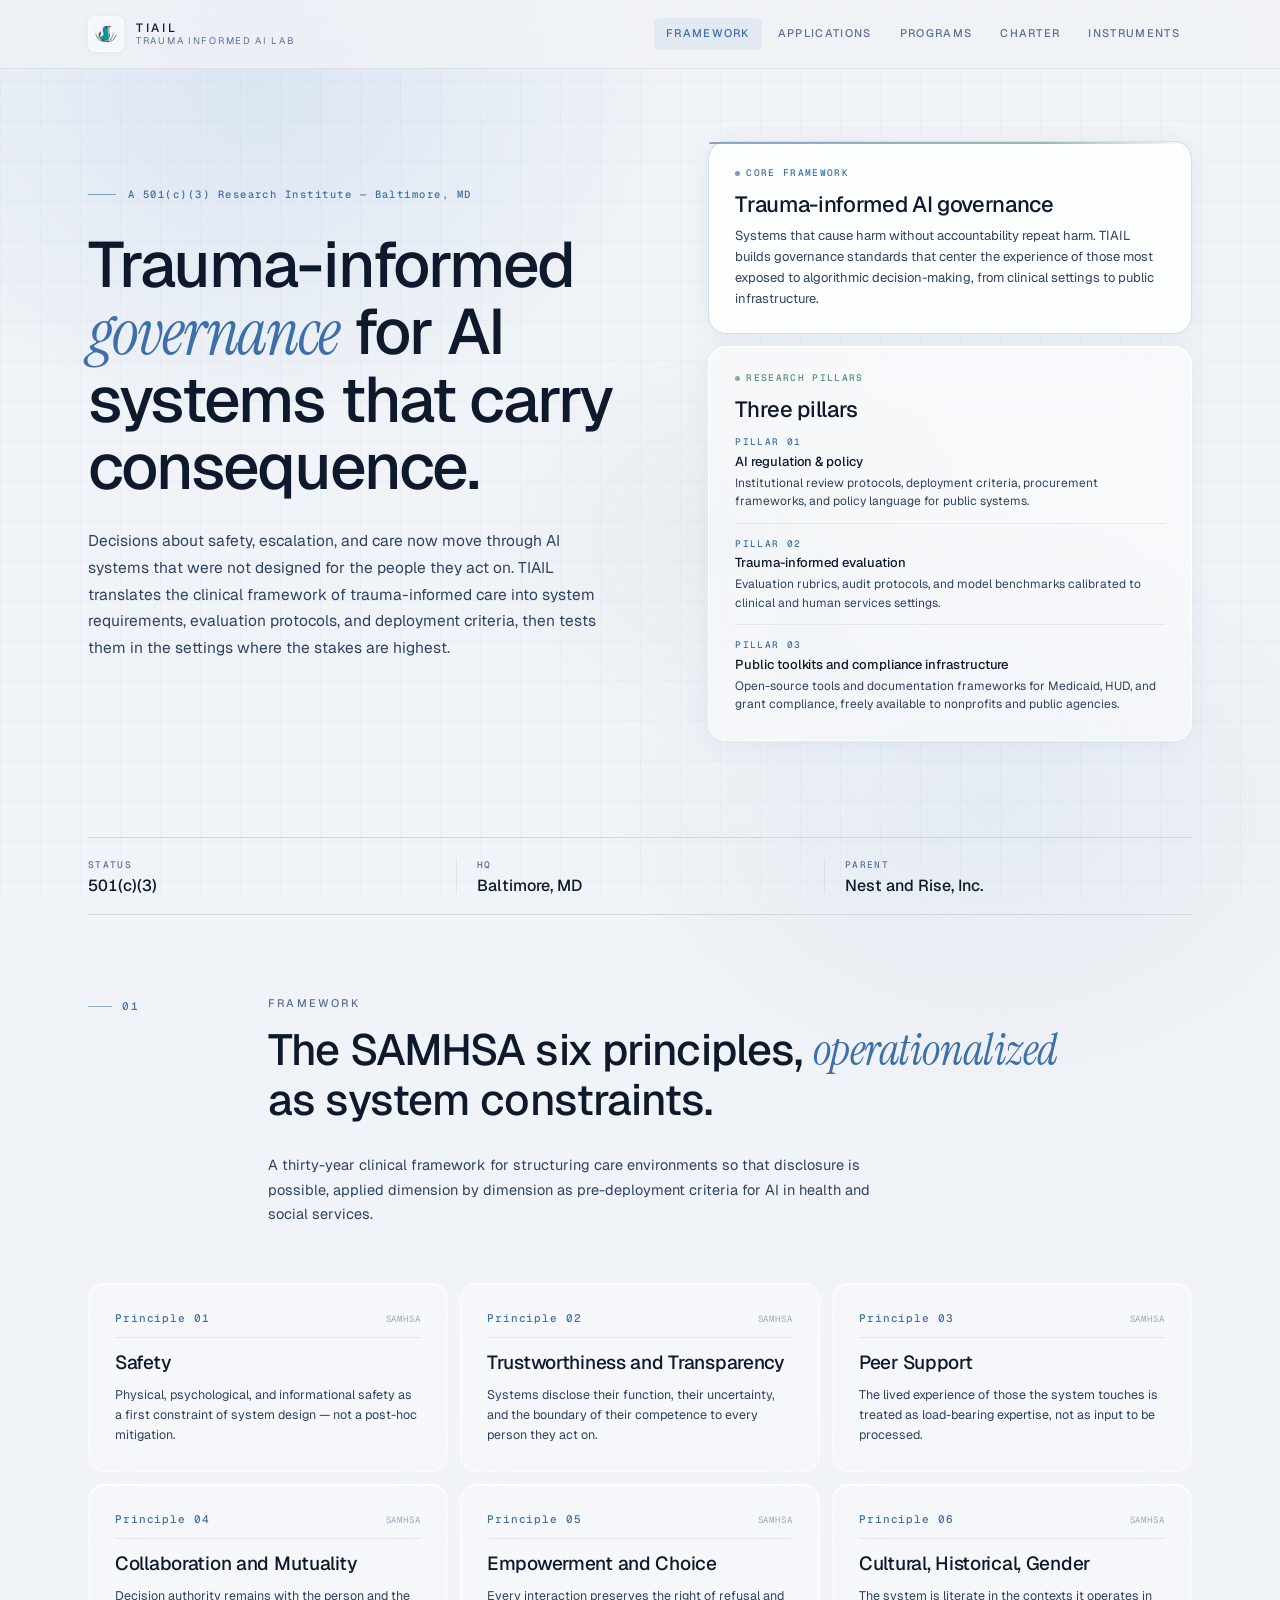
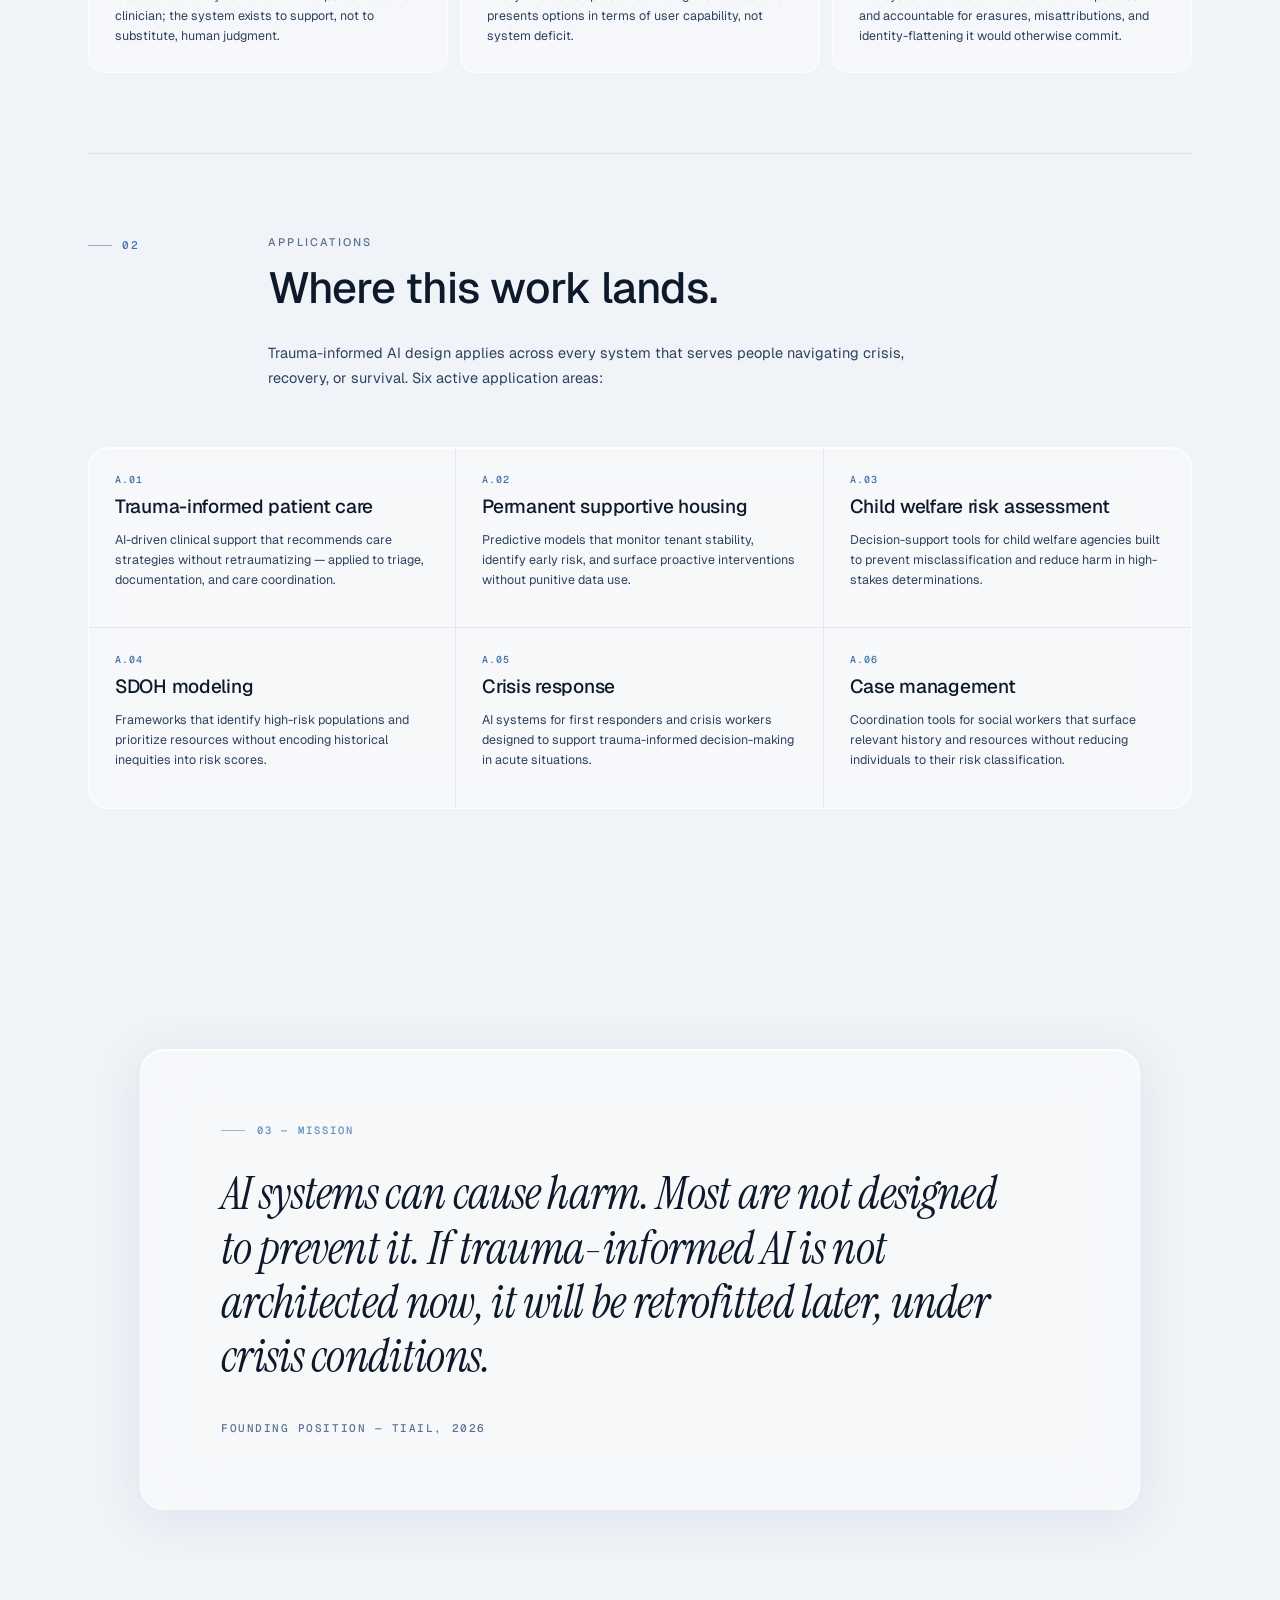
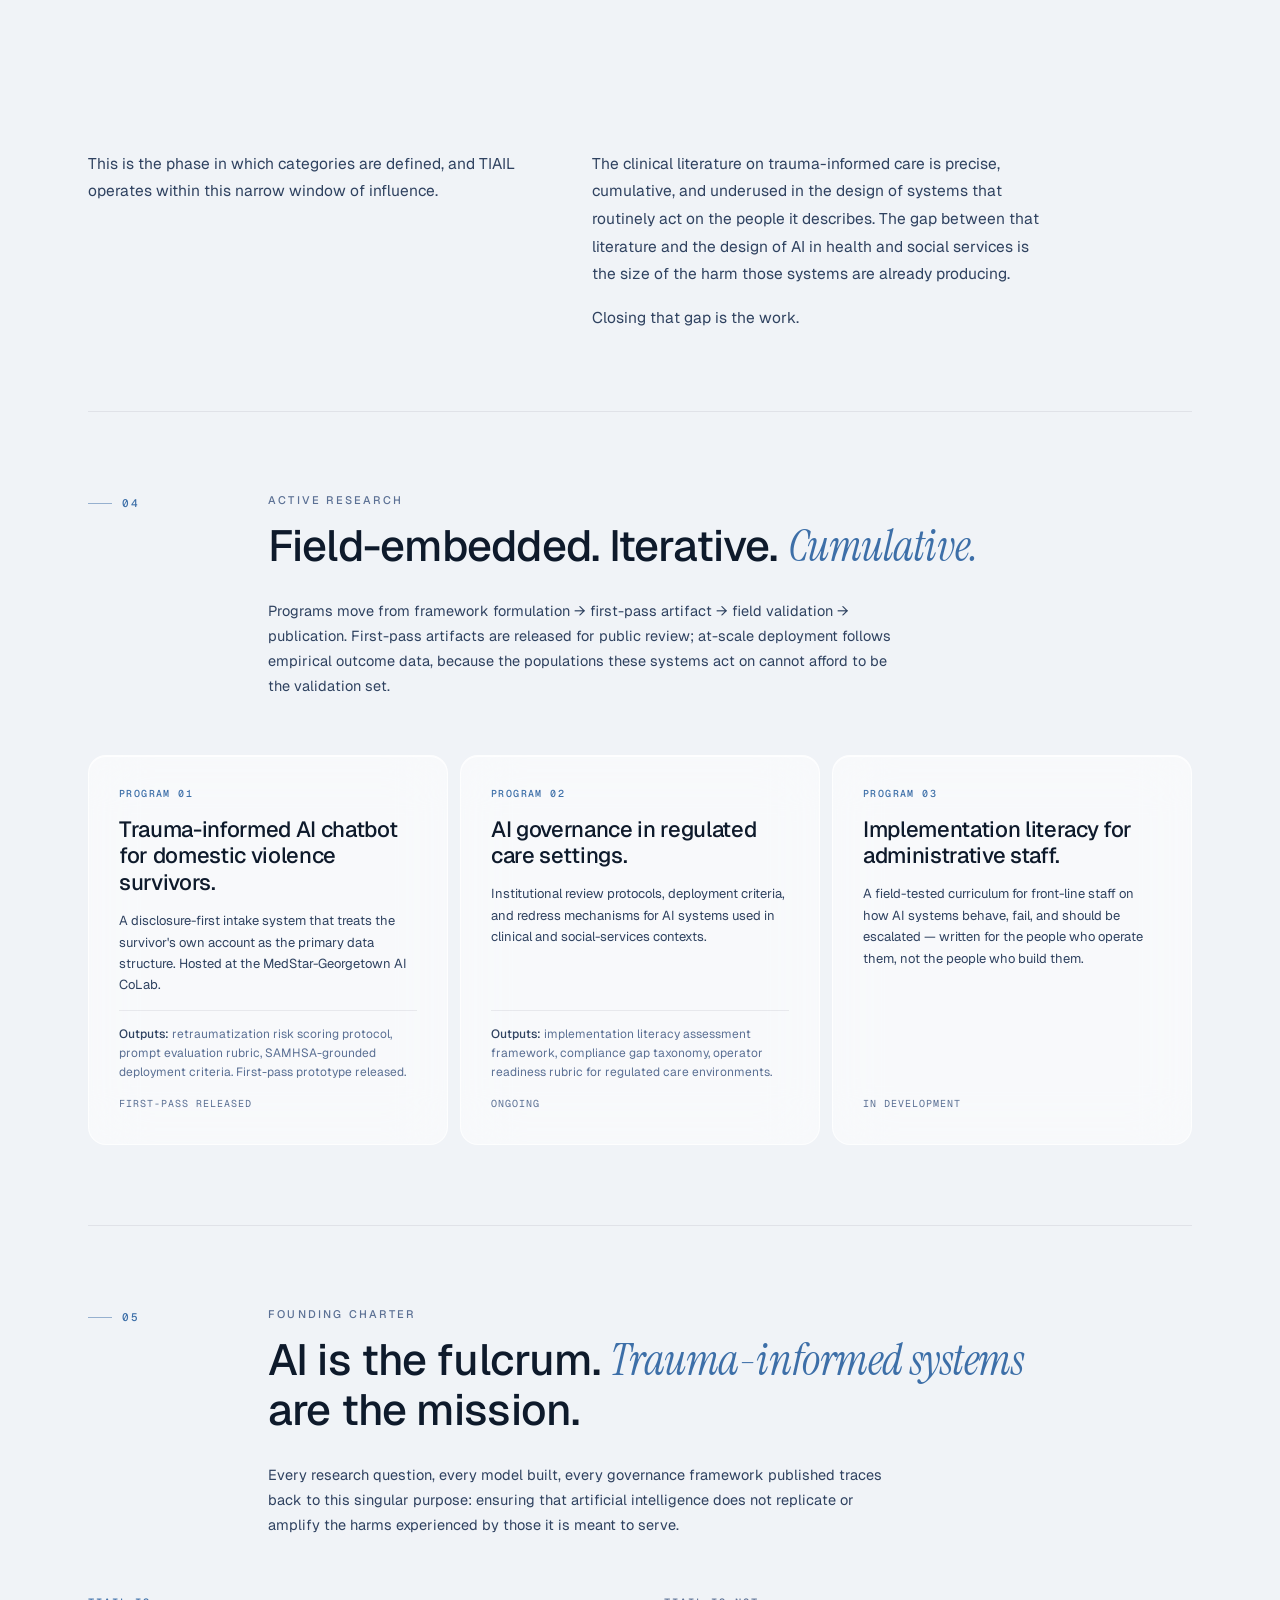
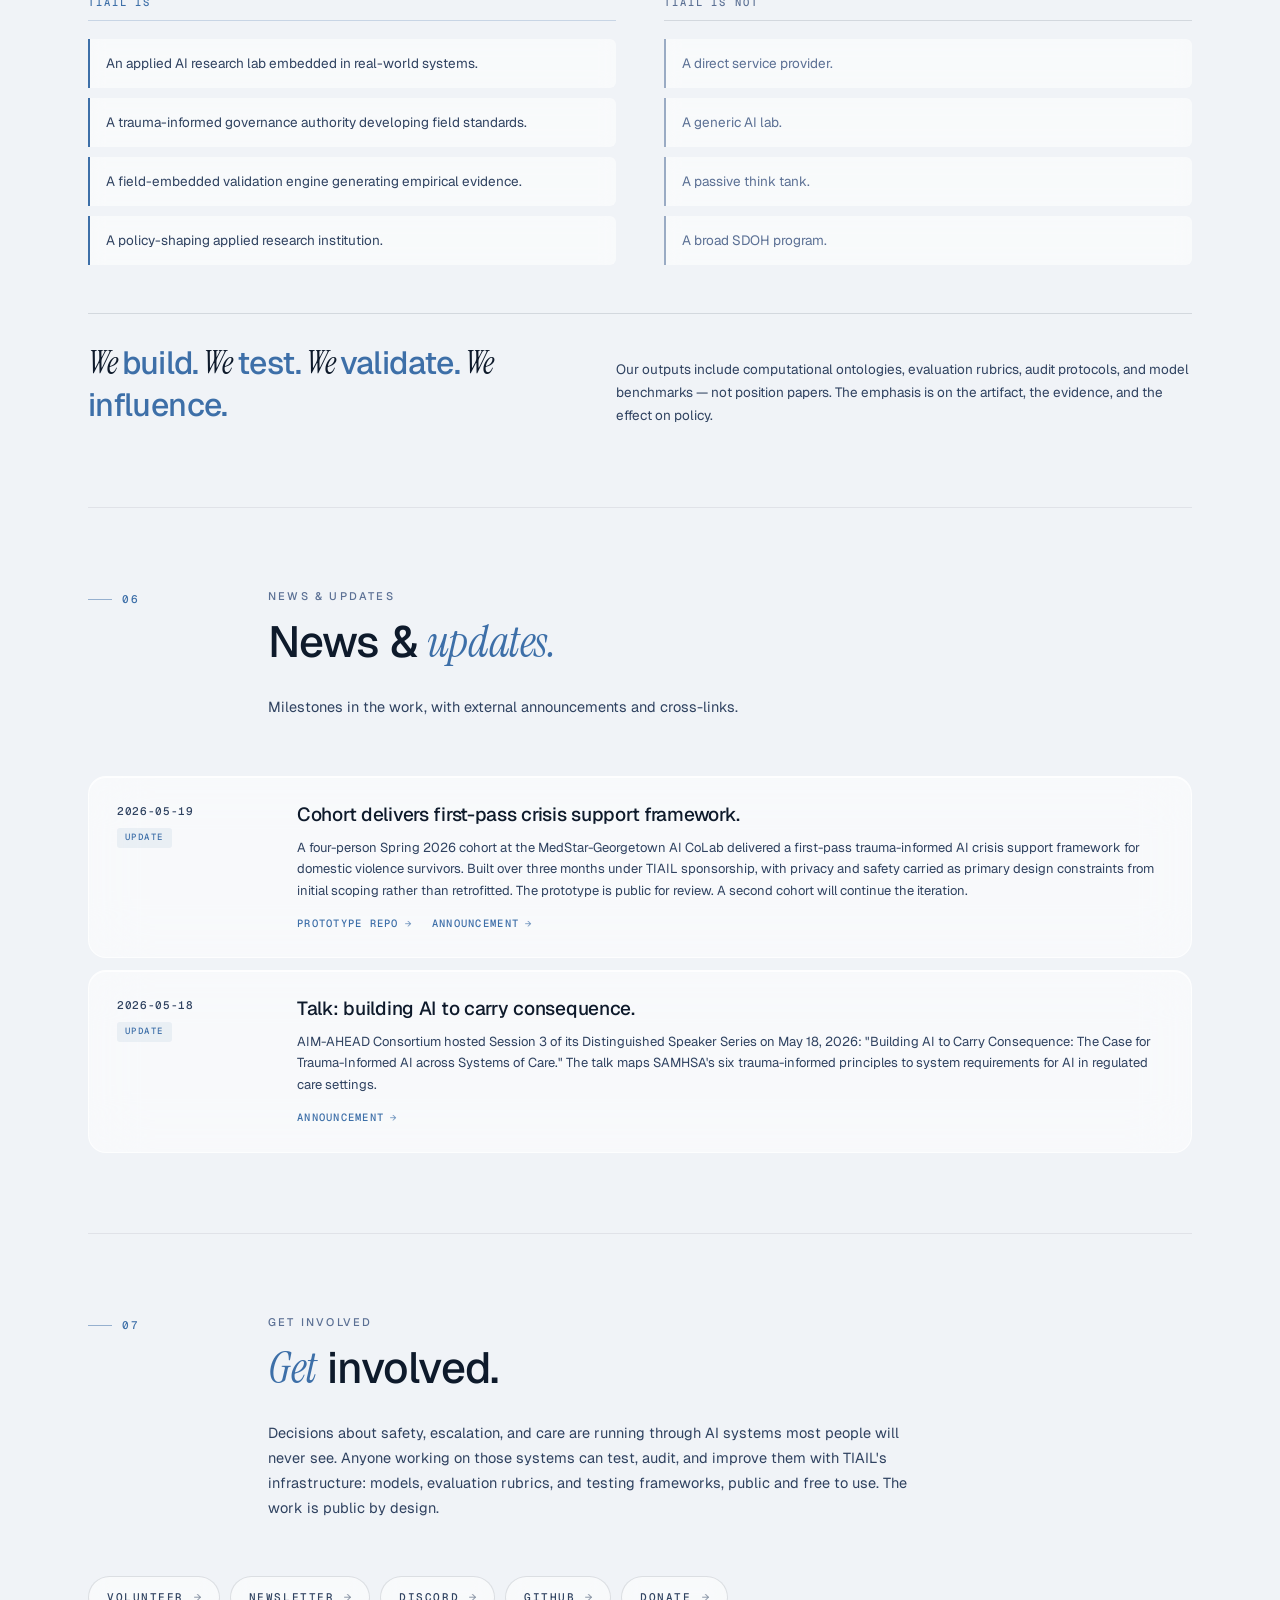
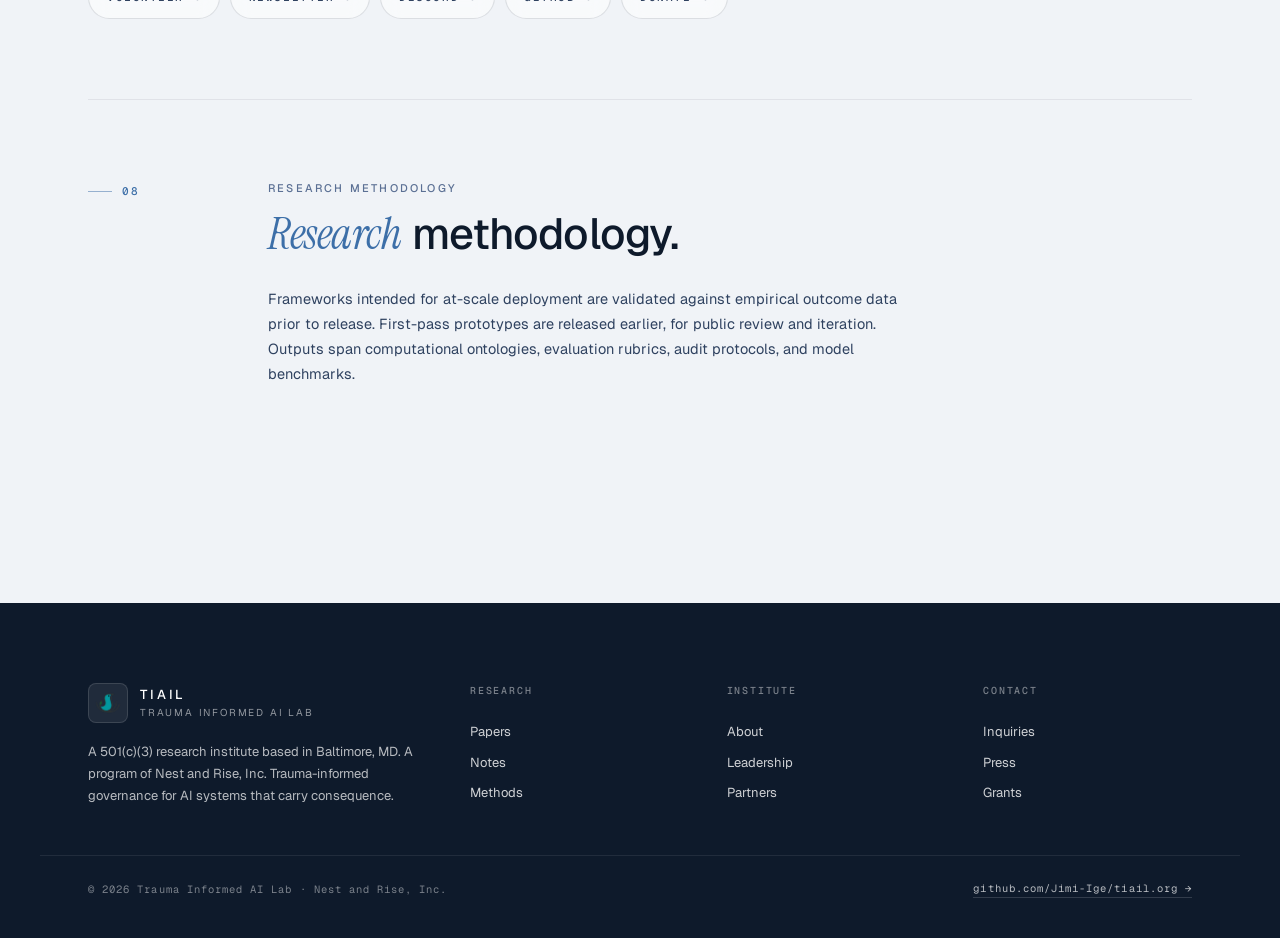
==== commit 2aa8c9c8: "Merge pull request #5 from Jimi-Ige/society-framing Homepage: reframe from nonprofit-needs to societ" ====
--- a/index.html
+++ b/index.html
@@ -49,9 +49,10 @@
         Trauma-informed <em>governance</em> for AI systems that carry consequence.
       </h1>
       <p class="hero-body">
-        TIAIL translates the clinical framework of trauma-informed care into system requirements,
-        evaluation protocols, and deployment criteria — then tests those requirements in the
-        settings where the stakes are highest.
+        Decisions about safety, escalation, and care now move through AI systems that were not
+        designed for the people they act on. TIAIL translates the clinical framework of
+        trauma-informed care into system requirements, evaluation protocols, and deployment
+        criteria, then tests them in the settings where the stakes are highest.
       </p>
     </div>
     <div class="hero-stack">
@@ -61,7 +62,7 @@
         <div class="card-body">
           Systems that cause harm without accountability repeat harm. TIAIL builds governance
           standards that center the experience of those most exposed to algorithmic
-          decision-making — from clinical settings to public infrastructure.
+          decision-making, from clinical settings to public infrastructure.
         </div>
       </div>
       <div class="card">
@@ -106,7 +107,7 @@
         <h2 class="sec-title">The SAMHSA six principles, <em>operationalized</em> as system constraints.</h2>
         <div class="sec-intro">
           A thirty-year clinical framework for structuring care environments so that disclosure is
-          possible — applied, dimension by dimension, as pre-deployment criteria for AI in health
+          possible, applied dimension by dimension as pre-deployment criteria for AI in health
           and social services.
         </div>
       </div>
@@ -138,7 +139,7 @@
     <div class="pullquote-label">03 — Mission</div>
     <div class="pullquote-text">
       AI systems can cause harm. Most are not designed to prevent it. If trauma-informed AI is
-      not architected now, it will be retrofitted later — under crisis conditions.
+      not architected now, it will be retrofitted later, under crisis conditions.
     </div>
     <div class="pullquote-attr">Founding position — TIAIL, 2026</div>
   </div>
@@ -173,8 +174,10 @@
         <div class="sec-label">Active research</div>
         <h2 class="sec-title">Field-embedded. Iterative. <em>Cumulative.</em></h2>
         <div class="sec-intro">
-          Programs move from framework formulation → technical artifact → field validation →
-          publication. Nothing is released without empirical outcome data.
+          Programs move from framework formulation → first-pass artifact → field validation →
+          publication. First-pass artifacts are released for public review; at-scale deployment
+          follows empirical outcome data, because the populations these systems act on cannot
+          afford to be the validation set.
         </div>
       </div>
     </div>
@@ -223,7 +226,7 @@
         <div class="sec-label">News &amp; updates</div>
         <h2 class="sec-title">News &amp; <em>updates.</em></h2>
         <div class="sec-intro">
-          Public milestones from the lab's work in progress. Cross-links to external writing and announcements.
+          Milestones in the work, with external announcements and cross-links.
         </div>
       </div>
     </div>
@@ -236,9 +239,9 @@
         <div class="news-body">
           <h3 class="news-title">Cohort delivers first-pass crisis support framework.</h3>
           <p class="news-text">
-            A four-person Spring 2026 cohort at the MedStar-Georgetown AI CoLab, sponsored by
-            the lab, delivered a first-pass trauma-informed AI crisis support framework for
-            domestic violence survivors. Built over three months, with privacy and safety
+            A four-person Spring 2026 cohort at the MedStar-Georgetown AI CoLab delivered a
+            first-pass trauma-informed AI crisis support framework for domestic violence
+            survivors. Built over three months under TIAIL sponsorship, with privacy and safety
             carried as primary design constraints from initial scoping rather than retrofitted.
             The prototype is public for review. A second cohort will continue the iteration.
           </p>
@@ -256,11 +259,10 @@
         <div class="news-body">
           <h3 class="news-title">Talk: building AI to carry consequence.</h3>
           <p class="news-text">
-            The lab presented Session 3 of the AIM-AHEAD Consortium's Distinguished Speaker
-            Series on May 18, 2026: "Building AI to Carry Consequence: The Case for
-            Trauma-Informed AI across Systems of Care." The talk maps SAMHSA's six
-            trauma-informed principles to system requirements for AI in regulated care
-            settings.
+            AIM-AHEAD Consortium hosted Session 3 of its Distinguished Speaker Series on May 18,
+            2026: "Building AI to Carry Consequence: The Case for Trauma-Informed AI across
+            Systems of Care." The talk maps SAMHSA's six trauma-informed principles to system
+            requirements for AI in regulated care settings.
           </p>
           <div class="news-links">
             <a class="news-link" href="https://www.linkedin.com/posts/jimi-ige_i-am-very-much-looking-forward-to-this-opportunity-share-7460302025277407232-Pb3P" target="_blank" rel="noopener">Announcement</a>
@@ -278,9 +280,10 @@
         <div class="sec-label">Get involved</div>
         <h2 class="sec-title"><em>Get</em> involved.</h2>
         <div class="sec-intro">
-          TIAIL's research infrastructure is open. Models, evaluation rubrics, and testing
-          frameworks are freely available to nonprofits, public agencies, and researchers. The
-          work is public by design.
+          Decisions about safety, escalation, and care are running through AI systems most people
+          will never see. Anyone working on those systems can test, audit, and improve them with
+          TIAIL's infrastructure: models, evaluation rubrics, and testing frameworks, public and
+          free to use. The work is public by design.
         </div>
       </div>
     </div>
